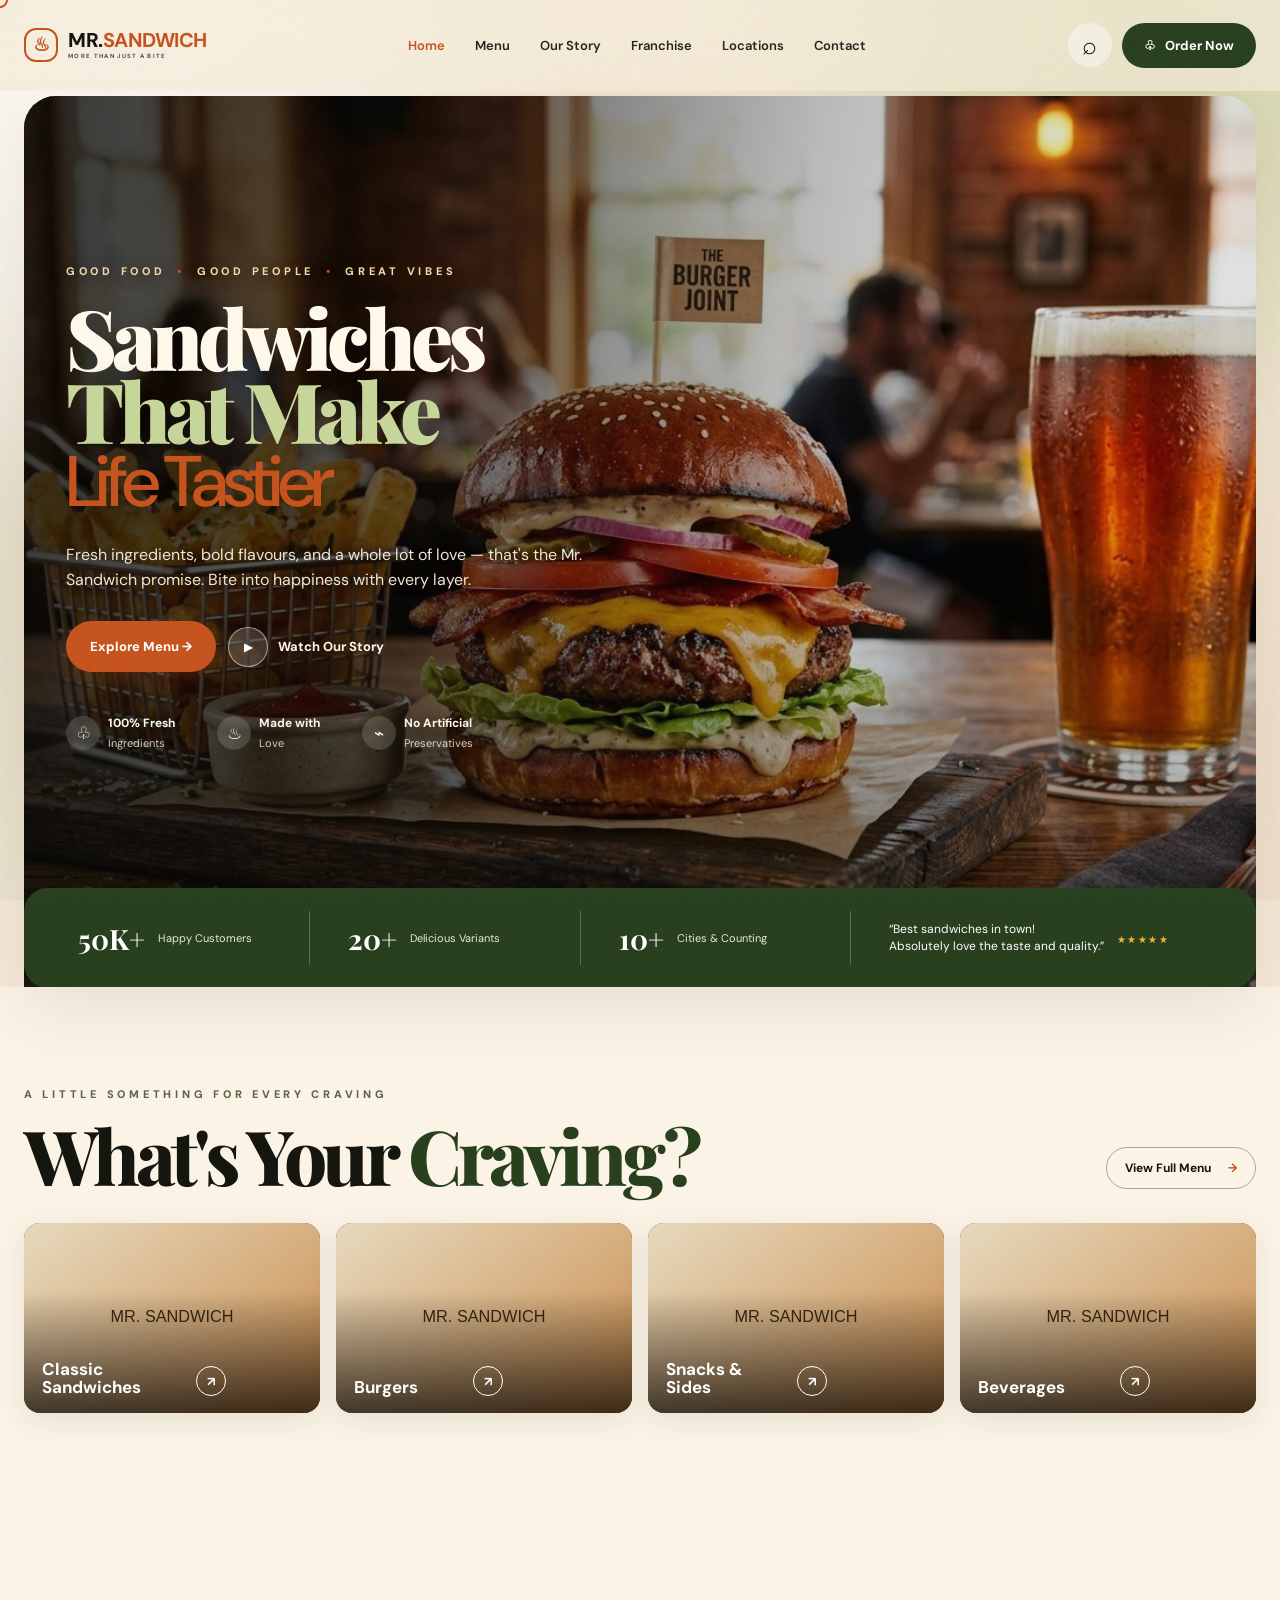
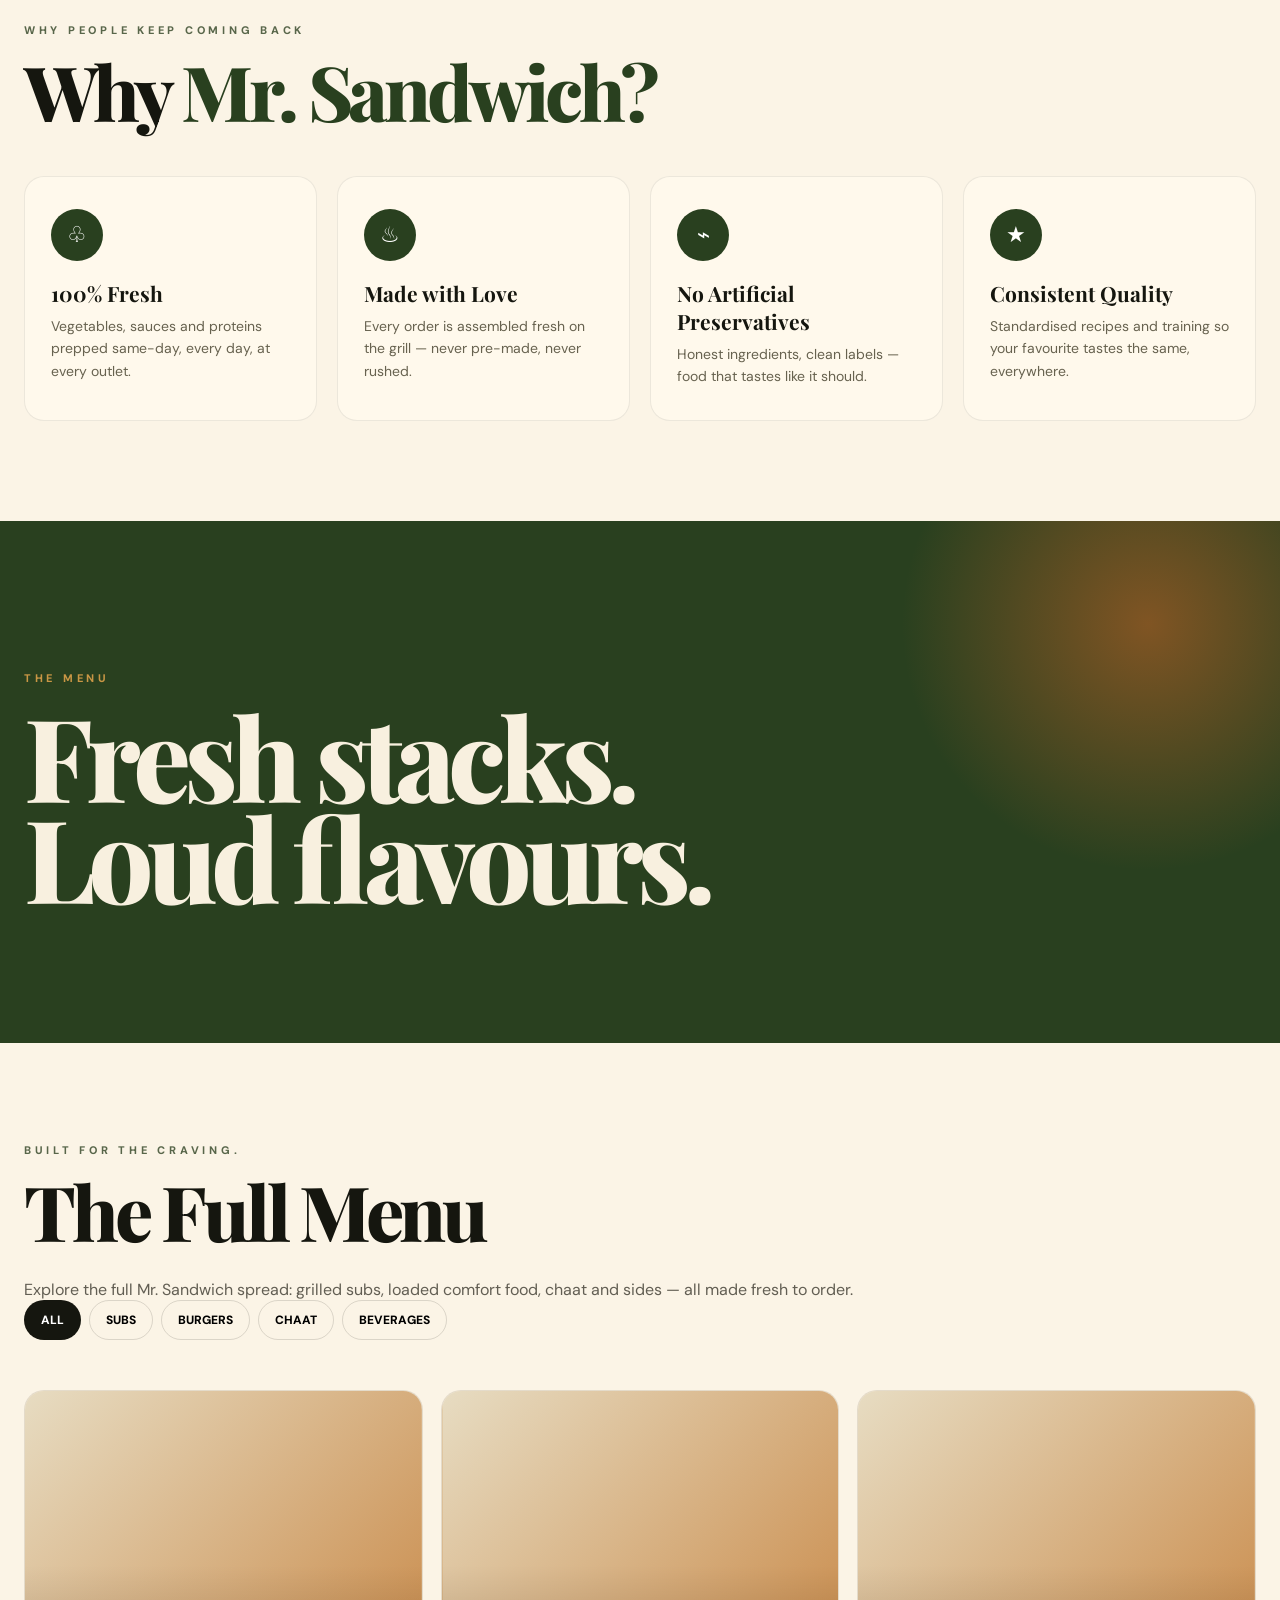
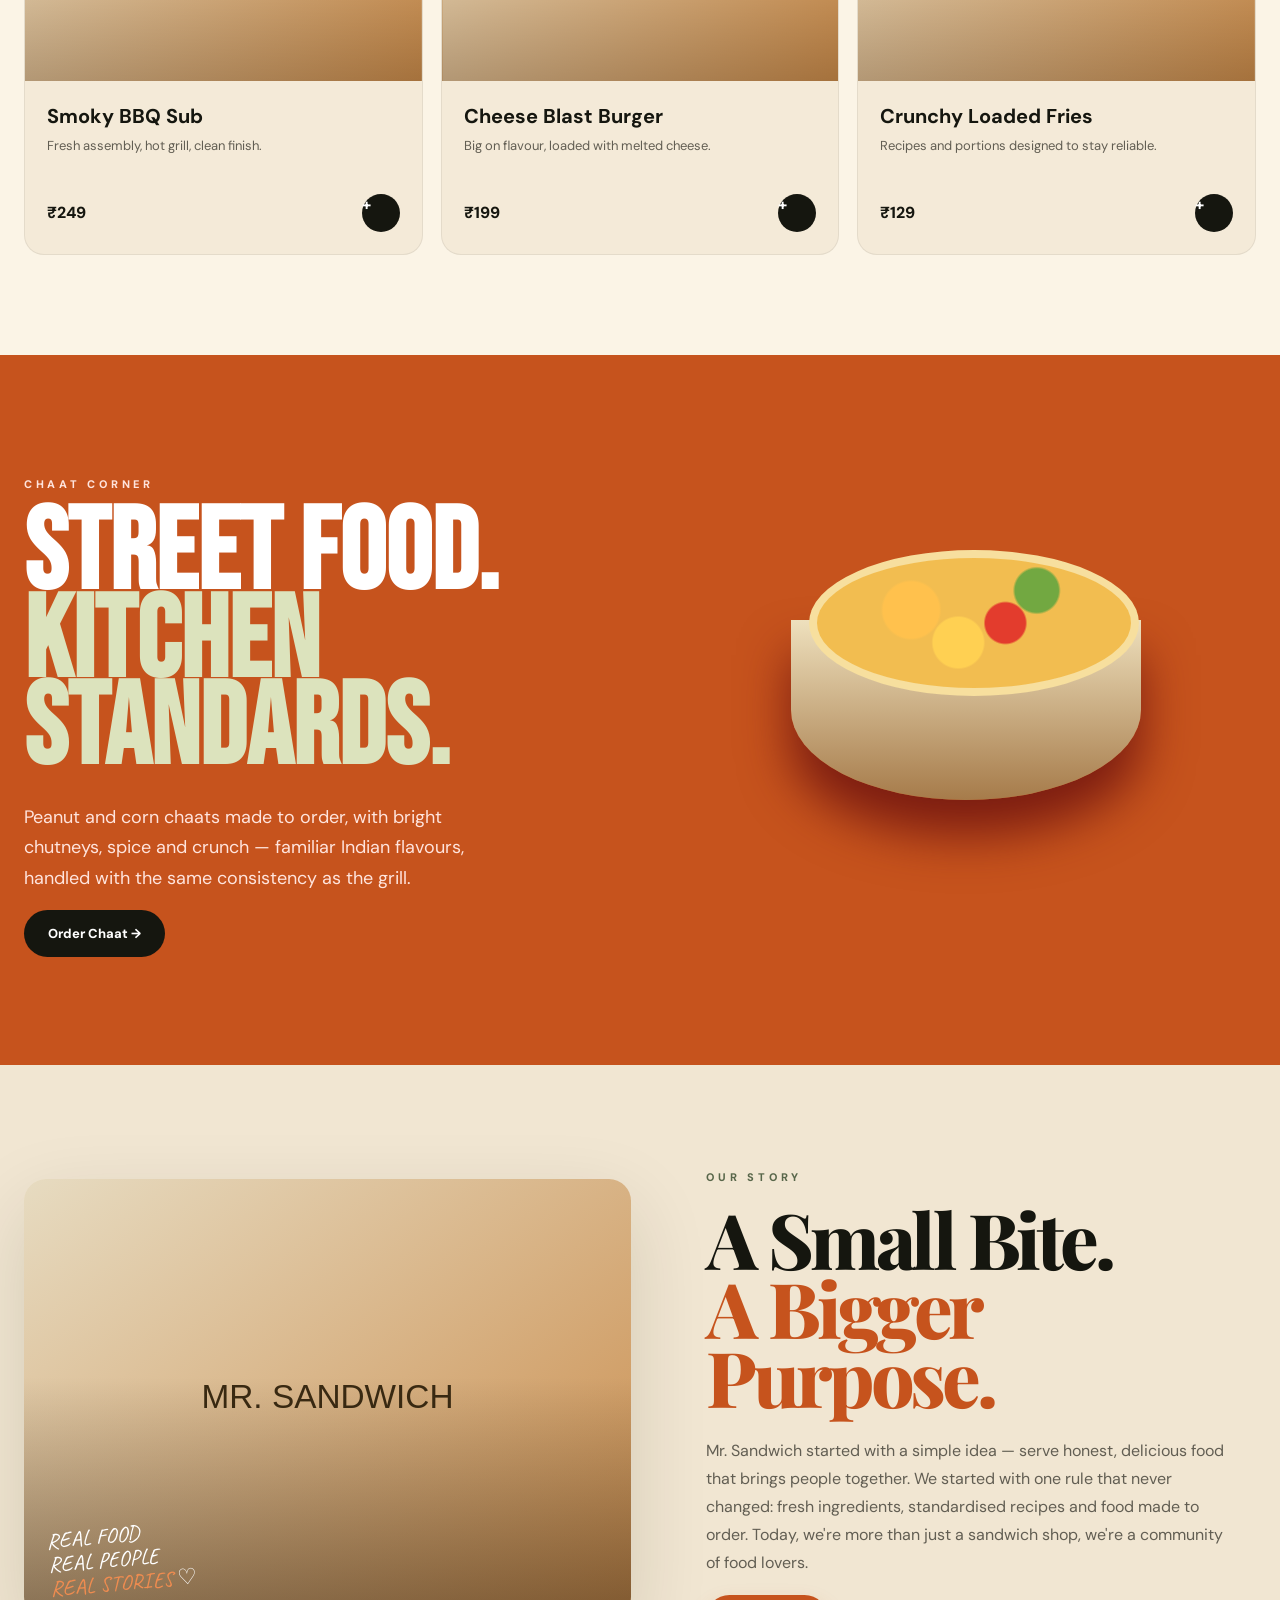
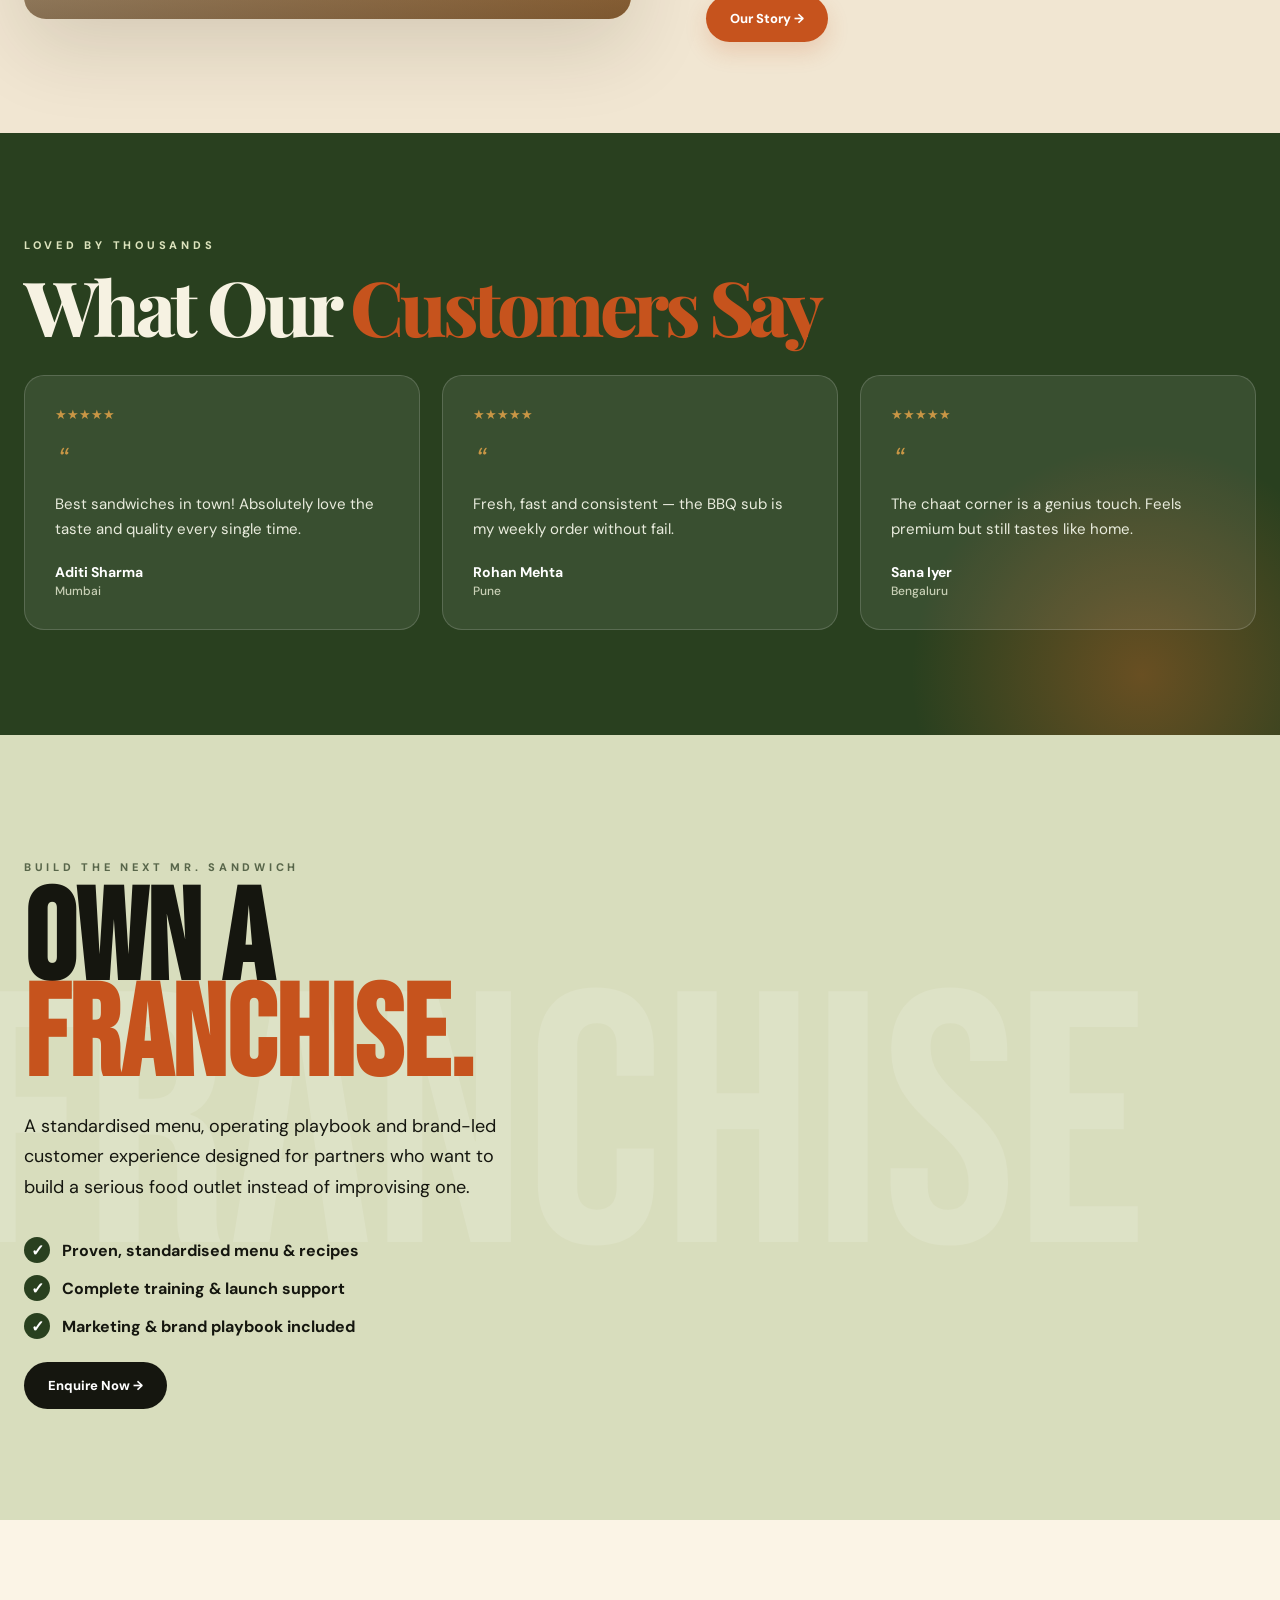
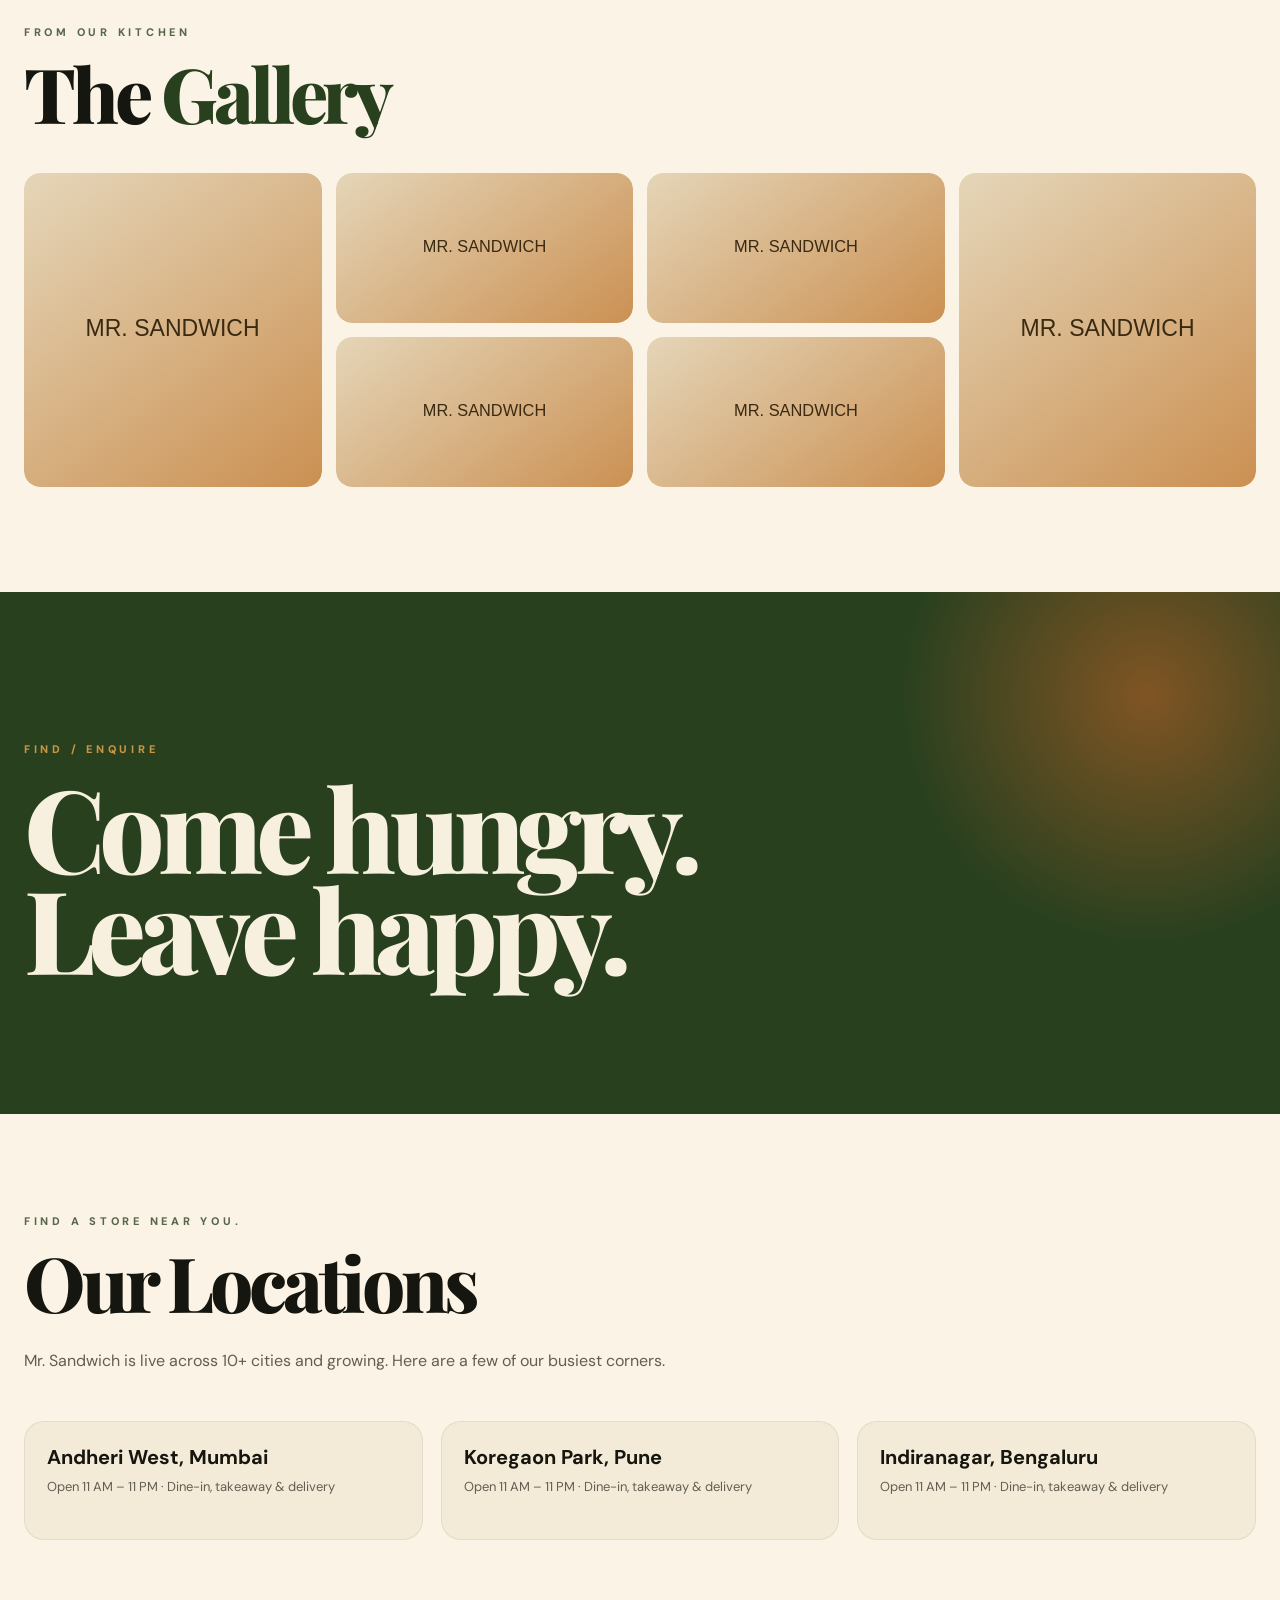
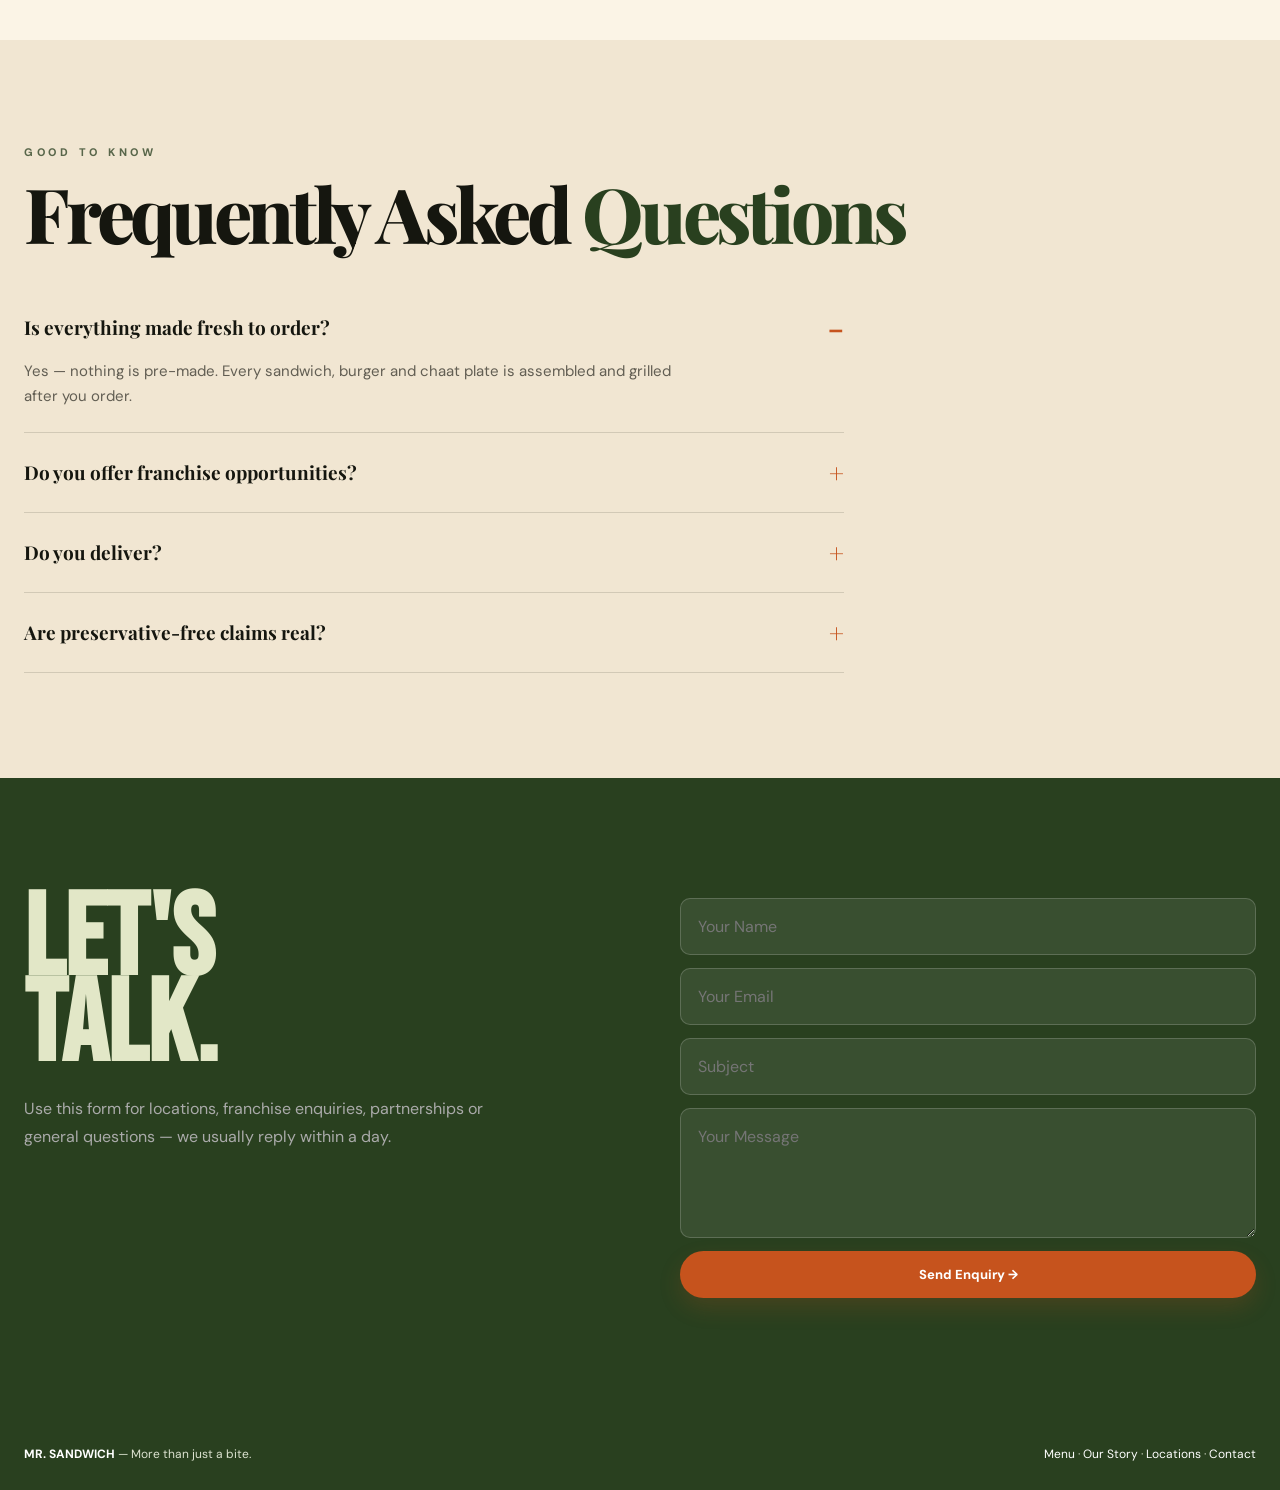
==== index.html @ d7d3ad41 "First Commit" ====
<!doctype html>
<html lang="en">
<head>
<meta charset="utf-8"><link rel="icon" href="data:image/svg+xml,%3Csvg xmlns=%27http://www.w3.org/2000/svg%27 viewBox=%270 0 100 100%27%3E%3Ctext y=%27.9em%27 font-size=%2790%27%3E%F0%9F%A5%AA%3C/text%3E%3C/svg%3E">
<meta name="viewport" content="width=device-width,initial-scale=1,viewport-fit=cover">
<meta name="theme-color" content="#f4ead7">
<title>MR. SANDWICH — More Than Just a Bite</title>
<meta name="description" content="Mr. Sandwich — fresh ingredients, bold flavours and food made with a little more care.">
<link rel="preconnect" href="https://fonts.googleapis.com">
<link rel="preconnect" href="https://fonts.gstatic.com" crossorigin>
<link href="https://fonts.googleapis.com/css2?family=Bebas+Neue&family=DM+Sans:wght@400;500;600;700;800&family=Playfair+Display:wght@600;700;800;900&family=Caveat:wght@600;700&display=swap" rel="stylesheet">
<link rel="stylesheet" href="styles.css">
</head>
<body class="home-page">
<div class="cursor" id="cursor"></div>
<header class="nav" id="nav">
  <div class="container nav-inner">
    <a class="brand" href="index.html" aria-label="Mr. Sandwich home"><span class="brand-mark">♨</span><span>MR.<b>SANDWICH</b><small>MORE THAN JUST A BITE</small></span></a>
    <nav class="navlinks" id="navLinks" aria-label="Primary navigation">
      <a class="active" href="#home">Home</a><a href="#menu">Menu</a><a href="#story">Our Story</a><a href="#franchise">Franchise</a><a href="#locations">Locations</a><a href="#contact">Contact</a>
    </nav>
    <div class="nav-actions"><button class="search-btn" type="button" aria-label="Search">⌕</button><a class="nav-cta" href="#menu">♧ &nbsp; Order Now</a><button class="menu-btn" id="mobileMenu" type="button" aria-label="Open menu" aria-expanded="false">☰</button></div>
  </div>
</header>

<main>
<!-- PAGE 1 — HOME -->
<section class="hero-wrap nav-anchor" id="home">
  <div class="container hero-shell">
    <div class="hero">
      <div class="hero-copy">
        <div class="eyebrow">GOOD FOOD <i>•</i> GOOD PEOPLE <i>•</i> GREAT VIBES</div>
        <h1>Sandwiches<br><span>That Make</span><em>Life Tastier</em></h1>
        <p>Fresh ingredients, bold flavours, and a whole lot of love — that's the Mr. Sandwich promise. Bite into happiness with every layer.</p>
        <div class="actions"><a class="btn btn-primary" href="#menu">Explore Menu <span>→</span></a><a class="story-link" href="#story"><span class="play">▶</span> Watch Our Story</a></div>
        <div class="feature-row">
          <div><span class="feature-icon">♧</span><b>100% Fresh</b><small>Ingredients</small></div>
          <div><span class="feature-icon">♨</span><b>Made with</b><small>Love</small></div>
          <div><span class="feature-icon">⌁</span><b>No Artificial</b><small>Preservatives</small></div>
        </div>
      </div>
      <div class="hero-media" id="heroMedia">
        <div class="wood-board"></div>
        <div class="leaf leaf-a">⌁</div><div class="leaf leaf-b">⌁</div>
        <div class="annotation">Layers<br>of<br><strong>Happiness</strong> <span>♡</span></div>
        <div class="fresh-stamp">FRESHLY<br>MADE<br>DAILY<br><span>⌁</span></div>
        <img class="burger-image" src="burger-exploded.jpg" alt="Freshly prepared burger shown in an exploded layered composition">
      </div>
    </div>
    <div class="stats-bar">
      <div><strong>50K+</strong><span>Happy Customers</span></div><div><strong>20+</strong><span>Delicious Variants</span></div><div><strong>10+</strong><span>Cities &amp; Counting</span></div><div class="quote">“Best sandwiches in town!<br>Absolutely love the taste and quality.” <small>★★★★★</small></div>
    </div>
  </div>
</section>

<!-- PAGE 2 — CRAVING / CATEGORIES -->
<section class="craving-section nav-anchor" id="craving"><div class="container">
  <div class="section-head"><div><div class="eyebrow">A LITTLE SOMETHING FOR EVERY CRAVING</div><h2>What's Your <span>Craving?</span></h2></div><a class="outline-link" href="#menu">View Full Menu <b>→</b></a></div>
  <div class="category-grid">
    <a class="category-card" href="#menu"><img src="https://images.unsplash.com/photo-1553909489-cd47e0907980?auto=format&fit=crop&w=900&q=82" alt="Classic sandwich" onerror="this.onerror=null;this.src='data:image/svg+xml,%3Csvg xmlns=%27http://www.w3.org/2000/svg%27 viewBox=%270 0 400 300%27%3E%3Cdefs%3E%3ClinearGradient id=%27g%27 x1=%270%27 y1=%270%27 x2=%271%27 y2=%271%27%3E%3Cstop offset=%270%27 stop-color=%27%23e7dcc2%27/%3E%3Cstop offset=%271%27 stop-color=%27%23c98a49%27/%3E%3C/linearGradient%3E%3C/defs%3E%3Crect width=%27400%27 height=%27300%27 fill=%27url(%23g)%27/%3E%3Ctext x=%2750%25%27 y=%2750%25%27 font-family=%27sans-serif%27 font-size=%2722%27 fill=%27%233a2a12%27 text-anchor=%27middle%27 dominant-baseline=%27middle%27%3EMR. SANDWICH%3C/text%3E%3C/svg%3E'"><span>Classic<br>Sandwiches <b>↗</b></span></a>
    <a class="category-card" href="#menu"><img src="https://images.unsplash.com/photo-1568901346375-23c9450c58cd?auto=format&fit=crop&w=900&q=82" alt="Burger" onerror="this.onerror=null;this.src='data:image/svg+xml,%3Csvg xmlns=%27http://www.w3.org/2000/svg%27 viewBox=%270 0 400 300%27%3E%3Cdefs%3E%3ClinearGradient id=%27g%27 x1=%270%27 y1=%270%27 x2=%271%27 y2=%271%27%3E%3Cstop offset=%270%27 stop-color=%27%23e7dcc2%27/%3E%3Cstop offset=%271%27 stop-color=%27%23c98a49%27/%3E%3C/linearGradient%3E%3C/defs%3E%3Crect width=%27400%27 height=%27300%27 fill=%27url(%23g)%27/%3E%3Ctext x=%2750%25%27 y=%2750%25%27 font-family=%27sans-serif%27 font-size=%2722%27 fill=%27%233a2a12%27 text-anchor=%27middle%27 dominant-baseline=%27middle%27%3EMR. SANDWICH%3C/text%3E%3C/svg%3E'"><span>Burgers <b>↗</b></span></a>
    <a class="category-card" href="#menu"><img src="https://images.unsplash.com/photo-1573080496219-bb080dd4f877?auto=format&fit=crop&w=900&q=82" alt="Fries" onerror="this.onerror=null;this.src='data:image/svg+xml,%3Csvg xmlns=%27http://www.w3.org/2000/svg%27 viewBox=%270 0 400 300%27%3E%3Cdefs%3E%3ClinearGradient id=%27g%27 x1=%270%27 y1=%270%27 x2=%271%27 y2=%271%27%3E%3Cstop offset=%270%27 stop-color=%27%23e7dcc2%27/%3E%3Cstop offset=%271%27 stop-color=%27%23c98a49%27/%3E%3C/linearGradient%3E%3C/defs%3E%3Crect width=%27400%27 height=%27300%27 fill=%27url(%23g)%27/%3E%3Ctext x=%2750%25%27 y=%2750%25%27 font-family=%27sans-serif%27 font-size=%2722%27 fill=%27%233a2a12%27 text-anchor=%27middle%27 dominant-baseline=%27middle%27%3EMR. SANDWICH%3C/text%3E%3C/svg%3E'"><span>Snacks &amp;<br>Sides <b>↗</b></span></a>
    <a class="category-card" href="#menu"><img src="https://images.unsplash.com/photo-1544145945-f90425340c7e?auto=format&fit=crop&w=900&q=82" alt="Refreshing drink" onerror="this.onerror=null;this.src='data:image/svg+xml,%3Csvg xmlns=%27http://www.w3.org/2000/svg%27 viewBox=%270 0 400 300%27%3E%3Cdefs%3E%3ClinearGradient id=%27g%27 x1=%270%27 y1=%270%27 x2=%271%27 y2=%271%27%3E%3Cstop offset=%270%27 stop-color=%27%23e7dcc2%27/%3E%3Cstop offset=%271%27 stop-color=%27%23c98a49%27/%3E%3C/linearGradient%3E%3C/defs%3E%3Crect width=%27400%27 height=%27300%27 fill=%27url(%23g)%27/%3E%3Ctext x=%2750%25%27 y=%2750%25%27 font-family=%27sans-serif%27 font-size=%2722%27 fill=%27%233a2a12%27 text-anchor=%27middle%27 dominant-baseline=%27middle%27%3EMR. SANDWICH%3C/text%3E%3C/svg%3E'"><span>Beverages <b>↗</b></span></a>
  </div>
</div></section>

<!-- PAGE 3 — WHY MR. SANDWICH -->
<section class="whyus nav-anchor" id="whyus"><div class="container">
  <div class="section-head"><div><div class="eyebrow">WHY PEOPLE KEEP COMING BACK</div><h2>Why <span>Mr. Sandwich?</span></h2></div></div>
  <div class="whyus-grid">
    <div class="whyus-card"><i>♧</i><h3>100% Fresh</h3><p>Vegetables, sauces and proteins prepped same-day, every day, at every outlet.</p></div>
    <div class="whyus-card"><i>♨</i><h3>Made with Love</h3><p>Every order is assembled fresh on the grill — never pre-made, never rushed.</p></div>
    <div class="whyus-card"><i>⌁</i><h3>No Artificial Preservatives</h3><p>Honest ingredients, clean labels — food that tastes like it should.</p></div>
    <div class="whyus-card"><i>★</i><h3>Consistent Quality</h3><p>Standardised recipes and training so your favourite tastes the same, everywhere.</p></div>
  </div>
</div></section>

<!-- PAGE 4 — MENU -->
<section class="page-hero nav-anchor" id="menu"><div class="container"><div class="eyebrow" style="color:var(--gold)">THE MENU</div><h1>Fresh stacks.<br>Loud flavours.</h1></div></section>
<section class="page-copy"><div class="container">
  <div class="eyebrow">Built for the craving.</div>
  <div class="section-head"><h2>The Full Menu</h2></div>
  <p>Explore the full Mr. Sandwich spread: grilled subs, loaded comfort food, chaat and sides — all made fresh to order.</p>
  <div class="filters">
    <button class="filter active">All</button><button class="filter">Subs</button><button class="filter">Burgers</button><button class="filter">Chaat</button><button class="filter">Beverages</button>
  </div>
  <div class="page-cards">
    <article class="food-card reveal"><div class="food-img" style="background-image:url('https://images.unsplash.com/photo-1550507992-eb63ffee0847?auto=format&fit=crop&w=1000&q=85')"></div><div class="food-info"><h3>Smoky BBQ Sub</h3><p>Fresh assembly, hot grill, clean finish.</p><div class="price"><span>₹249</span><span class="plus">+</span></div></div></article>
    <article class="food-card reveal"><div class="food-img" style="background-image:url('https://images.unsplash.com/photo-1568901346375-23c9450c58cd?auto=format&fit=crop&w=1000&q=85')"></div><div class="food-info"><h3>Cheese Blast Burger</h3><p>Big on flavour, loaded with melted cheese.</p><div class="price"><span>₹199</span><span class="plus">+</span></div></div></article>
    <article class="food-card reveal"><div class="food-img" style="background-image:url('https://images.unsplash.com/photo-1573080496219-bb080dd4f877?auto=format&fit=crop&w=1000&q=85')"></div><div class="food-info"><h3>Crunchy Loaded Fries</h3><p>Recipes and portions designed to stay reliable.</p><div class="price"><span>₹129</span><span class="plus">+</span></div></div></article>
  </div>
</div></section>

<!-- PAGE 5 — CHAAT CORNER -->
<section class="chaat nav-anchor" id="chaat"><div class="container chaat-grid">
  <div><div class="eyebrow" style="color:#ffe4dd">CHAAT CORNER</div><h2>Street food.<br><span>Kitchen standards.</span></h2><p>Peanut and corn chaats made to order, with bright chutneys, spice and crunch — familiar Indian flavours, handled with the same consistency as the grill.</p><a class="btn btn-dark" href="#menu">Order Chaat <span>→</span></a></div>
  <div class="chaat-art"><div class="bowl"></div></div>
</div></section>

<!-- PAGE 6 — OUR STORY -->
<section class="story-preview nav-anchor" id="story"><div class="container story-preview-grid"><div class="story-photo"><img src="https://images.unsplash.com/photo-1552566626-52f8b828add9?auto=format&fit=crop&w=1200&q=85" alt="Warm Mr. Sandwich style restaurant interior" onerror="this.onerror=null;this.src='data:image/svg+xml,%3Csvg xmlns=%27http://www.w3.org/2000/svg%27 viewBox=%270 0 400 300%27%3E%3Cdefs%3E%3ClinearGradient id=%27g%27 x1=%270%27 y1=%270%27 x2=%271%27 y2=%271%27%3E%3Cstop offset=%270%27 stop-color=%27%23e7dcc2%27/%3E%3Cstop offset=%271%27 stop-color=%27%23c98a49%27/%3E%3C/linearGradient%3E%3C/defs%3E%3Crect width=%27400%27 height=%27300%27 fill=%27url(%23g)%27/%3E%3Ctext x=%2750%25%27 y=%2750%25%27 font-family=%27sans-serif%27 font-size=%2722%27 fill=%27%233a2a12%27 text-anchor=%27middle%27 dominant-baseline=%27middle%27%3EMR. SANDWICH%3C/text%3E%3C/svg%3E'"><span>REAL FOOD<br>REAL PEOPLE<br><em>REAL STORIES</em> ♡</span></div><div><div class="eyebrow">OUR STORY</div><h2>A Small Bite.<br><span>A Bigger Purpose.</span></h2><p>Mr. Sandwich started with a simple idea — serve honest, delicious food that brings people together. We started with one rule that never changed: fresh ingredients, standardised recipes and food made to order. Today, we're more than just a sandwich shop, we're a community of food lovers.</p><a class="btn btn-primary" href="#franchise">Our Story <span>→</span></a></div></div></section>

<!-- PAGE 7 — TESTIMONIALS -->
<section class="testimonials nav-anchor" id="testimonials"><div class="container">
  <div class="section-head"><div><div class="eyebrow" style="color:#dce3bd">LOVED BY THOUSANDS</div><h2>What Our <span>Customers Say</span></h2></div></div>
  <div class="testi-grid">
    <div class="testi-card"><div class="testi-stars">★★★★★</div><p class="testi-quote"><em>“</em>Best sandwiches in town! Absolutely love the taste and quality every single time.</p><div class="testi-name">Aditi Sharma<small>Mumbai</small></div></div>
    <div class="testi-card"><div class="testi-stars">★★★★★</div><p class="testi-quote"><em>“</em>Fresh, fast and consistent — the BBQ sub is my weekly order without fail.</p><div class="testi-name">Rohan Mehta<small>Pune</small></div></div>
    <div class="testi-card"><div class="testi-stars">★★★★★</div><p class="testi-quote"><em>“</em>The chaat corner is a genius touch. Feels premium but still tastes like home.</p><div class="testi-name">Sana Iyer<small>Bengaluru</small></div></div>
  </div>
</div></section>

<!-- PAGE 8 — FRANCHISE -->
<section class="franchise nav-anchor" id="franchise"><div class="container franchise-inner">
  <div><div class="eyebrow">BUILD THE NEXT MR. SANDWICH</div><h2>Own a <span>Franchise.</span></h2><p class="franchise-copy">A standardised menu, operating playbook and brand-led customer experience designed for partners who want to build a serious food outlet instead of improvising one.</p>
    <div class="checks">
      <div class="check"><b>✓</b> Proven, standardised menu &amp; recipes</div>
      <div class="check"><b>✓</b> Complete training &amp; launch support</div>
      <div class="check"><b>✓</b> Marketing &amp; brand playbook included</div>
    </div>
    <a class="btn btn-dark" href="#contact">Enquire Now <span>→</span></a>
  </div>
  <div></div>
</div></section>

<!-- PAGE 9 — GALLERY -->
<section class="gallery nav-anchor" id="gallery"><div class="container">
  <div class="section-head"><div><div class="eyebrow">FROM OUR KITCHEN</div><h2>The <span>Gallery</span></h2></div></div>
  <div class="gallery-grid">
    <a href="#menu"><img src="https://images.unsplash.com/photo-1568901346375-23c9450c58cd?auto=format&fit=crop&w=700&q=80" alt="Burger close up" onerror="this.onerror=null;this.src='data:image/svg+xml,%3Csvg xmlns=%27http://www.w3.org/2000/svg%27 viewBox=%270 0 400 300%27%3E%3Cdefs%3E%3ClinearGradient id=%27g%27 x1=%270%27 y1=%270%27 x2=%271%27 y2=%271%27%3E%3Cstop offset=%270%27 stop-color=%27%23e7dcc2%27/%3E%3Cstop offset=%271%27 stop-color=%27%23c98a49%27/%3E%3C/linearGradient%3E%3C/defs%3E%3Crect width=%27400%27 height=%27300%27 fill=%27url(%23g)%27/%3E%3Ctext x=%2750%25%27 y=%2750%25%27 font-family=%27sans-serif%27 font-size=%2722%27 fill=%27%233a2a12%27 text-anchor=%27middle%27 dominant-baseline=%27middle%27%3EMR. SANDWICH%3C/text%3E%3C/svg%3E'"></a>
    <a href="#menu"><img src="https://images.unsplash.com/photo-1550507992-eb63ffee0847?auto=format&fit=crop&w=700&q=80" alt="Sub sandwich" onerror="this.onerror=null;this.src='data:image/svg+xml,%3Csvg xmlns=%27http://www.w3.org/2000/svg%27 viewBox=%270 0 400 300%27%3E%3Cdefs%3E%3ClinearGradient id=%27g%27 x1=%270%27 y1=%270%27 x2=%271%27 y2=%271%27%3E%3Cstop offset=%270%27 stop-color=%27%23e7dcc2%27/%3E%3Cstop offset=%271%27 stop-color=%27%23c98a49%27/%3E%3C/linearGradient%3E%3C/defs%3E%3Crect width=%27400%27 height=%27300%27 fill=%27url(%23g)%27/%3E%3Ctext x=%2750%25%27 y=%2750%25%27 font-family=%27sans-serif%27 font-size=%2722%27 fill=%27%233a2a12%27 text-anchor=%27middle%27 dominant-baseline=%27middle%27%3EMR. SANDWICH%3C/text%3E%3C/svg%3E'"></a>
    <a href="#chaat"><img src="https://images.unsplash.com/photo-1601050690597-df0568f70950?auto=format&fit=crop&w=700&q=80" alt="Street style chaat" onerror="this.onerror=null;this.src='data:image/svg+xml,%3Csvg xmlns=%27http://www.w3.org/2000/svg%27 viewBox=%270 0 400 300%27%3E%3Cdefs%3E%3ClinearGradient id=%27g%27 x1=%270%27 y1=%270%27 x2=%271%27 y2=%271%27%3E%3Cstop offset=%270%27 stop-color=%27%23e7dcc2%27/%3E%3Cstop offset=%271%27 stop-color=%27%23c98a49%27/%3E%3C/linearGradient%3E%3C/defs%3E%3Crect width=%27400%27 height=%27300%27 fill=%27url(%23g)%27/%3E%3Ctext x=%2750%25%27 y=%2750%25%27 font-family=%27sans-serif%27 font-size=%2722%27 fill=%27%233a2a12%27 text-anchor=%27middle%27 dominant-baseline=%27middle%27%3EMR. SANDWICH%3C/text%3E%3C/svg%3E'"></a>
    <a href="#story"><img src="https://images.unsplash.com/photo-1552566626-52f8b828add9?auto=format&fit=crop&w=700&q=80" alt="Restaurant interior" onerror="this.onerror=null;this.src='data:image/svg+xml,%3Csvg xmlns=%27http://www.w3.org/2000/svg%27 viewBox=%270 0 400 300%27%3E%3Cdefs%3E%3ClinearGradient id=%27g%27 x1=%270%27 y1=%270%27 x2=%271%27 y2=%271%27%3E%3Cstop offset=%270%27 stop-color=%27%23e7dcc2%27/%3E%3Cstop offset=%271%27 stop-color=%27%23c98a49%27/%3E%3C/linearGradient%3E%3C/defs%3E%3Crect width=%27400%27 height=%27300%27 fill=%27url(%23g)%27/%3E%3Ctext x=%2750%25%27 y=%2750%25%27 font-family=%27sans-serif%27 font-size=%2722%27 fill=%27%233a2a12%27 text-anchor=%27middle%27 dominant-baseline=%27middle%27%3EMR. SANDWICH%3C/text%3E%3C/svg%3E'"></a>
    <a href="#menu"><img src="https://images.unsplash.com/photo-1573080496219-bb080dd4f877?auto=format&fit=crop&w=700&q=80" alt="Loaded fries" onerror="this.onerror=null;this.src='data:image/svg+xml,%3Csvg xmlns=%27http://www.w3.org/2000/svg%27 viewBox=%270 0 400 300%27%3E%3Cdefs%3E%3ClinearGradient id=%27g%27 x1=%270%27 y1=%270%27 x2=%271%27 y2=%271%27%3E%3Cstop offset=%270%27 stop-color=%27%23e7dcc2%27/%3E%3Cstop offset=%271%27 stop-color=%27%23c98a49%27/%3E%3C/linearGradient%3E%3C/defs%3E%3Crect width=%27400%27 height=%27300%27 fill=%27url(%23g)%27/%3E%3Ctext x=%2750%25%27 y=%2750%25%27 font-family=%27sans-serif%27 font-size=%2722%27 fill=%27%233a2a12%27 text-anchor=%27middle%27 dominant-baseline=%27middle%27%3EMR. SANDWICH%3C/text%3E%3C/svg%3E'"></a>
    <a href="#menu"><img src="https://images.unsplash.com/photo-1544145945-f90425340c7e?auto=format&fit=crop&w=700&q=80" alt="Cold beverage" onerror="this.onerror=null;this.src='data:image/svg+xml,%3Csvg xmlns=%27http://www.w3.org/2000/svg%27 viewBox=%270 0 400 300%27%3E%3Cdefs%3E%3ClinearGradient id=%27g%27 x1=%270%27 y1=%270%27 x2=%271%27 y2=%271%27%3E%3Cstop offset=%270%27 stop-color=%27%23e7dcc2%27/%3E%3Cstop offset=%271%27 stop-color=%27%23c98a49%27/%3E%3C/linearGradient%3E%3C/defs%3E%3Crect width=%27400%27 height=%27300%27 fill=%27url(%23g)%27/%3E%3Ctext x=%2750%25%27 y=%2750%25%27 font-family=%27sans-serif%27 font-size=%2722%27 fill=%27%233a2a12%27 text-anchor=%27middle%27 dominant-baseline=%27middle%27%3EMR. SANDWICH%3C/text%3E%3C/svg%3E'"></a>
  </div>
</div></section>

<!-- PAGE 10 — LOCATIONS -->
<section class="page-hero nav-anchor" id="locations"><div class="container"><div class="eyebrow" style="color:var(--gold)">FIND / ENQUIRE</div><h1>Come hungry.<br>Leave happy.</h1></div></section>
<section class="page-copy"><div class="container">
  <div class="eyebrow">Find a store near you.</div>
  <div class="section-head"><h2>Our Locations</h2></div>
  <p>Mr. Sandwich is live across 10+ cities and growing. Here are a few of our busiest corners.</p>
  <div class="page-cards">
    <article class="food-card reveal"><div class="food-info"><h3>Andheri West, Mumbai</h3><p>Open 11 AM – 11 PM · Dine-in, takeaway &amp; delivery</p></div></article>
    <article class="food-card reveal"><div class="food-info"><h3>Koregaon Park, Pune</h3><p>Open 11 AM – 11 PM · Dine-in, takeaway &amp; delivery</p></div></article>
    <article class="food-card reveal"><div class="food-info"><h3>Indiranagar, Bengaluru</h3><p>Open 11 AM – 11 PM · Dine-in, takeaway &amp; delivery</p></div></article>
  </div>
</div></section>

<!-- PAGE 11 — FAQ -->
<section class="faq nav-anchor" id="faq"><div class="container">
  <div class="section-head"><div><div class="eyebrow">GOOD TO KNOW</div><h2>Frequently Asked <span>Questions</span></h2></div></div>
  <div class="faq-list">
    <details class="faq-item" open><summary>Is everything made fresh to order?</summary><p>Yes — nothing is pre-made. Every sandwich, burger and chaat plate is assembled and grilled after you order.</p></details>
    <details class="faq-item"><summary>Do you offer franchise opportunities?</summary><p>Yes, we're actively onboarding franchise partners. Head to the Franchise section above or use the contact form below.</p></details>
    <details class="faq-item"><summary>Do you deliver?</summary><p>Most outlets offer dine-in, takeaway and delivery through major partner apps.</p></details>
    <details class="faq-item"><summary>Are preservative-free claims real?</summary><p>We don't use artificial preservatives in our sauces or fillings — ingredients are prepped fresh daily.</p></details>
  </div>
</div></section>

<!-- PAGE 12 — CONTACT -->
<section class="contact nav-anchor" id="contact"><div class="container contact-grid">
  <div><h2>Let's <br>Talk.</h2><p>Use this form for locations, franchise enquiries, partnerships or general questions — we usually reply within a day.</p></div>
  <form class="form page-form" onsubmit="return false">
    <input type="text" placeholder="Your Name" required>
    <input type="email" placeholder="Your Email" required>
    <input type="text" placeholder="Subject">
    <textarea placeholder="Your Message"></textarea>
    <button class="btn btn-primary" type="submit">Send Enquiry <span>→</span></button>
  </form>
</div></section>
</main>
<footer class="footer"><div class="container footer-inner"><div><strong>MR. SANDWICH</strong> — More than just a bite.</div><div><a href="#menu">Menu</a> · <a href="#story">Our Story</a> · <a href="#locations">Locations</a> · <a href="#contact">Contact</a></div></div></footer>
<script>
(()=>{
 const nav=document.getElementById('nav'), links=document.getElementById('navLinks'), menu=document.getElementById('mobileMenu'), cursor=document.getElementById('cursor'), media=document.getElementById('heroMedia');
 const onScroll=()=>nav.classList.toggle('scrolled',window.scrollY>24); window.addEventListener('scroll',onScroll,{passive:true}); onScroll();
 menu.addEventListener('click',()=>{const open=links.classList.toggle('open');menu.setAttribute('aria-expanded',String(open));});
 links.querySelectorAll('a').forEach(a=>a.addEventListener('click',()=>{links.classList.remove('open');menu.setAttribute('aria-expanded','false')}));
 if(matchMedia('(pointer:fine)').matches){window.addEventListener('pointermove',e=>{cursor.style.left=e.clientX+'px';cursor.style.top=e.clientY+'px'; if(media){const r=media.getBoundingClientRect(),x=(e.clientX-r.left)/r.width-.5,y=(e.clientY-r.top)/r.height-.5;media.style.setProperty('--mx',(x*10).toFixed(2)+'px');media.style.setProperty('--my',(y*8).toFixed(2)+'px')}});document.querySelectorAll('a,button').forEach(el=>{el.addEventListener('mouseenter',()=>cursor.classList.add('big'));el.addEventListener('mouseleave',()=>cursor.classList.remove('big'))})}

 const io=new IntersectionObserver(es=>es.forEach(e=>{if(e.isIntersecting){e.target.classList.add('visible');io.unobserve(e.target)}}),{threshold:.12}); document.querySelectorAll('.category-card,.story-preview-grid,.stats-bar,.reveal,.whyus-card,.testi-card').forEach(x=>io.observe(x));
 const fallbackBg="linear-gradient(135deg,#e7dcc2,#c98a49)";
 document.querySelectorAll('.food-img[style*="background-image"]').forEach(el=>{
   const m=el.style.backgroundImage.match(/url\(["']?(.*?)["']?\)/);
   if(!m)return; const test=new Image();
   test.onerror=()=>{el.style.backgroundImage=fallbackBg};
   test.src=m[1];
 });
})();
</script>
</body></html>
---- styles.css ----
:root{
  --ink:#17130f;--paper:#f1e8d9;--cream:#fffaf2;--lime:#b5bf63;--red:#a62d22;
  --orange:#d88b3e;--muted:#7b776d;--line:rgba(16,16,14,.14);
  --shadow:0 24px 70px rgba(16,16,14,.14);
}
*{box-sizing:border-box;margin:0;padding:0}
html{scroll-behavior:smooth}
body{font-family:"DM Sans",sans-serif;background:var(--paper);color:var(--ink);overflow-x:hidden}
body:before{content:"";position:fixed;inset:0;pointer-events:none;opacity:.045;z-index:100;background-image:url("data:image/svg+xml,%3Csvg viewBox='0 0 180 180' xmlns='http://www.w3.org/2000/svg'%3E%3Cfilter id='n'%3E%3CfeTurbulence type='fractalNoise' baseFrequency='.8' numOctaves='3' stitchTiles='stitch'/%3E%3C/filter%3E%3Crect width='100%25' height='100%25' filter='url(%23n)' opacity='.7'/%3E%3C/svg%3E")}
a{text-decoration:none;color:inherit}
button{font:inherit;border:0;cursor:pointer}
.container{width:min(1240px,calc(100% - 40px));margin:auto}
.nav{position:fixed;top:0;left:0;width:100%;z-index:50;padding:20px 0;transition:.35s}
.nav.scrolled{background:rgba(244,239,229,.88);backdrop-filter:blur(18px);box-shadow:0 1px 0 var(--line)}
.nav-inner{display:flex;align-items:center;justify-content:space-between}
.logo{font-family:"Bebas Neue";font-size:32px;letter-spacing:1px;line-height:.8}
.logo span{color:var(--red)}
.navlinks{display:flex;gap:28px;font-size:13px;font-weight:700;text-transform:uppercase;letter-spacing:.08em}
.navlinks a{position:relative}.navlinks a:after{content:"";position:absolute;left:0;bottom:-6px;width:0;height:2px;background:var(--red);transition:.25s}.navlinks a:hover:after{width:100%}
.nav-cta{background:var(--ink);color:white;padding:13px 19px;border-radius:99px;font-size:12px;font-weight:700;text-transform:uppercase}
.menu-btn{display:none;background:var(--ink);color:#fff;width:44px;height:44px;border-radius:50%}
.hero{min-height:100svh;padding:150px 0 80px;display:flex;align-items:center;position:relative;overflow:hidden}
.hero:before{content:"";position:absolute;width:55vw;height:55vw;right:-16vw;top:8vh;background:var(--lime);border-radius:50%;filter:blur(1px)}
.hero:after{content:"";position:absolute;width:30vw;height:30vw;left:-18vw;bottom:-12vw;background:var(--orange);border-radius:50%;opacity:.35}
.hero-grid{display:grid;grid-template-columns:1fr 1fr;gap:40px;align-items:center;position:relative;z-index:2}
.eyebrow{font-size:12px;font-weight:800;text-transform:uppercase;letter-spacing:.2em;color:var(--red);margin-bottom:20px}
.hero h1{font-family:"Bebas Neue";font-size:clamp(82px,12vw,174px);line-height:.78;letter-spacing:-.015em}
.hero h1 em{font-style:normal;color:var(--red);display:block;margin-left:12%}
.hero-copy{max-width:510px;margin:28px 0;font-size:18px;line-height:1.65;color:#4f4b43}
.actions{display:flex;gap:12px;flex-wrap:wrap}
.btn{padding:16px 23px;border-radius:99px;font-weight:800;text-transform:uppercase;font-size:12px;letter-spacing:.08em;transition:.25s}
.btn-dark{background:var(--ink);color:#fff}.btn-dark:hover{transform:translateY(-3px);box-shadow:0 15px 30px rgba(16,16,14,.2)}
.btn-light{border:1px solid var(--ink)}.btn-light:hover{background:var(--ink);color:white}
.hero-art{height:620px;position:relative;display:flex;align-items:center;justify-content:center}
.food-glow{position:absolute;width:500px;height:500px;border-radius:50%;background:rgba(255,255,255,.42);filter:blur(15px)}
.sandwich{position:relative;width:min(520px,90%);transform:rotate(-7deg);filter:drop-shadow(0 35px 25px rgba(0,0,0,.2));transition:transform .6s cubic-bezier(.2,.8,.2,1)}
.hero-art:hover .sandwich{transform:rotate(-3deg) scale(1.035)}
.bread{height:125px;border-radius:52% 48% 30% 30% / 48% 48% 28% 28%;background:linear-gradient(155deg,#ffd98a 0%,#d99749 43%,#a75a25 100%);border:5px solid #88451d;position:relative;box-shadow:inset 0 13px 16px rgba(255,247,207,.42),inset 0 -28px 24px rgba(83,36,12,.28),0 10px 13px rgba(45,22,8,.22)}
.bread:after{content:"";position:absolute;inset:10px;border-radius:inherit;background:radial-gradient(circle at 20% 35%,rgba(255,255,255,.22),transparent 13%),radial-gradient(circle at 68% 26%,rgba(91,40,13,.14),transparent 18%),radial-gradient(circle at 45% 72%,rgba(84,35,10,.16),transparent 20%);mix-blend-mode:multiply}
.bread.top{transform:skew(-2deg);box-shadow:inset 0 16px 20px rgba(255,247,207,.46),inset 0 -31px 27px rgba(79,33,10,.31),0 17px 17px rgba(55,25,9,.23)}
.seeds{position:absolute;z-index:2;inset:19px;opacity:.88;background:radial-gradient(ellipse 7px 3px at 14% 28%,#fff0b0 0 60%,transparent 65%),radial-gradient(ellipse 7px 3px at 31% 45%,#f6dda0 0 60%,transparent 65%),radial-gradient(ellipse 6px 3px at 53% 22%,#fff2b8 0 60%,transparent 65%),radial-gradient(ellipse 7px 3px at 72% 48%,#f2d494 0 60%,transparent 65%),radial-gradient(ellipse 6px 3px at 84% 27%,#fff0b0 0 60%,transparent 65%),radial-gradient(ellipse 7px 3px at 44% 70%,#f3d89a 0 60%,transparent 65%),radial-gradient(ellipse 6px 3px at 67% 77%,#fff0b0 0 60%,transparent 65%)}
.layer{height:48px;margin-top:-11px;border-radius:48%;position:relative;filter:drop-shadow(0 5px 4px rgba(42,18,6,.18))}
.sauce{background:linear-gradient(180deg,#c74a30,#7f1f18);box-shadow:inset 0 7px 7px rgba(255,170,130,.22),0 8px 0 #671912}.cheese{background:linear-gradient(180deg,#ffe27a,#e9ad25);transform:skew(-5deg);clip-path:polygon(0 15%,100% 0,93% 100%,72% 76%,51% 100%,28% 73%,5% 100%);box-shadow:inset 0 6px 8px rgba(255,250,160,.45)}.greens{background:linear-gradient(90deg,#5c7429,#a9b64c 40%,#6d8d2c 72%,#415e20);height:38px;box-shadow:inset 0 7px 9px rgba(226,239,127,.18)}.filling{background:linear-gradient(180deg,#b86b38 0%,#73351e 45%,#512314 100%);height:58px;box-shadow:inset 0 10px 10px rgba(255,197,83,.16),inset 0 -10px 12px rgba(32,10,4,.25)}
.tomato{background:linear-gradient(180deg,#e85b3e,#a82c21);height:35px;box-shadow:inset 0 5px 7px rgba(255,196,150,.22)}.onion{background:linear-gradient(180deg,#f7d9dc,#c88ca1);height:27px;box-shadow:inset 0 5px 7px rgba(255,255,255,.25)}
.sticker{position:absolute;right:2%;top:8%;background:var(--red);color:white;width:115px;height:115px;border-radius:50%;display:grid;place-items:center;text-align:center;font-family:"Bebas Neue";font-size:25px;line-height:.9;transform:rotate(13deg);box-shadow:0 15px 30px rgba(0,0,0,.18);animation:float 4s ease-in-out infinite}
@keyframes float{50%{transform:rotate(17deg) translateY(-12px)}}
.marquee{background:var(--ink);color:var(--lime);overflow:hidden;padding:16px 0;white-space:nowrap}
.marquee-track{display:inline-flex;gap:40px;animation:marquee 22s linear infinite;font-family:"Bebas Neue";font-size:34px;letter-spacing:.04em}
.marquee i{color:#fff;font-style:normal}
@keyframes marquee{to{transform:translateX(-50%)}}
.stats{padding:90px 0;background:var(--ink);color:white}
.stat-grid{display:grid;grid-template-columns:repeat(4,1fr);border-top:1px solid #ffffff22}
.stat{padding:35px 22px;border-right:1px solid #ffffff22}.stat:last-child{border:0}
.stat b{font-family:"Bebas Neue";font-size:76px;line-height:1;color:var(--lime)}
.stat p{font-size:11px;text-transform:uppercase;letter-spacing:.16em;color:#aaa;margin-top:8px}
.story{padding:130px 0;position:relative}
.story-grid{display:grid;grid-template-columns:.85fr 1.15fr;gap:90px;align-items:center}
.photo-card{height:600px;border-radius:24px;overflow:hidden;position:relative;background:linear-gradient(145deg,#352014,#d57a2e);box-shadow:var(--shadow)}
.photo-card:before{content:"";position:absolute;inset:0;background:url("https://images.unsplash.com/photo-1550507992-eb63ffee0847?auto=format&fit=crop&w=1200&q=85") center/cover;mix-blend-mode:screen;opacity:.72}
.photo-card:after{content:"2017";position:absolute;bottom:25px;left:25px;font-family:"Bebas Neue";font-size:120px;color:white;line-height:.7}
.story h2,.section-head h2{font-family:"Bebas Neue";font-size:clamp(64px,8vw,118px);line-height:.82}
.story h2 span{color:var(--red)}
.story p{font-size:18px;line-height:1.8;color:#5b574e;margin:30px 0}
.story-note{border-left:4px solid var(--lime);padding:18px 20px;background:#fff9;line-height:1.6}
.menu{background:#fffaf0;padding:120px 0}
.section-head{display:flex;justify-content:space-between;align-items:end;gap:30px;margin-bottom:50px}
.section-head p{max-width:390px;color:#706b61;line-height:1.6}
.filters{display:flex;gap:8px;flex-wrap:wrap;margin-bottom:30px}
.filter{padding:11px 16px;border:1px solid var(--line);border-radius:99px;background:transparent;font-size:12px;font-weight:800;text-transform:uppercase}
.filter.active,.filter:hover{background:var(--ink);color:#fff}
.menu-grid{display:grid;grid-template-columns:repeat(3,1fr);gap:18px}
.food-card{background:#f2eadb;border-radius:20px;overflow:hidden;position:relative;transition:.35s}
.food-card:hover{transform:translateY(-8px);box-shadow:var(--shadow)}
.food-img{height:290px;background-size:cover;background-position:center;position:relative}
.food-img:after{content:"";position:absolute;inset:0;background:linear-gradient(transparent 60%,rgba(0,0,0,.18))}
.food-info{padding:22px}
.food-info h3{font-family:"Space Grotesk";font-size:20px;margin-bottom:7px}
.food-info p{font-size:13px;color:#716b61;line-height:1.5;min-height:40px}
.price{display:flex;justify-content:space-between;align-items:center;margin-top:18px;font-weight:800}
.plus{width:38px;height:38px;border-radius:50%;background:var(--ink);color:white}
.chaat{padding:120px 0;background:var(--red);color:white;overflow:hidden}
.chaat-grid{display:grid;grid-template-columns:1fr 1fr;gap:70px;align-items:center}
.chaat h2{font-family:"Bebas Neue";font-size:clamp(72px,9vw,130px);line-height:.76}
.chaat h2 span{color:var(--lime)}
.chaat p{font-size:18px;line-height:1.7;color:#ffe4dd;margin:28px 0;max-width:500px}
.chaat-art{height:470px;position:relative;display:grid;place-items:center}
.bowl{width:350px;height:180px;background:linear-gradient(#eee0bd,#a67b4a);border-radius:0 0 50% 50%;position:relative;box-shadow:0 35px 50px #7b1c11}
.bowl:before{content:"";position:absolute;top:-70px;left:18px;width:314px;height:130px;background:radial-gradient(circle at 30% 40%,#ffc14d 0 12%,transparent 13%),radial-gradient(circle at 60% 50%,#e33c2d 0 10%,transparent 11%),radial-gradient(circle at 70% 25%,#72a841 0 9%,transparent 10%),radial-gradient(circle at 45% 65%,#ffd052 0 13%,transparent 14%),#f2bd50;border-radius:50%;border:8px solid #f7df9e}
.franchise{padding:125px 0;background:var(--lime);position:relative;overflow:hidden}
.franchise:before{content:"FRANCHISE";position:absolute;white-space:nowrap;font-family:"Bebas Neue";font-size:28vw;line-height:.7;color:#ffffff22;left:-3%;top:35%}
.franchise-inner{position:relative;z-index:2;display:grid;grid-template-columns:1fr .75fr;gap:80px}
.franchise h2{font-family:"Bebas Neue";font-size:clamp(80px,10vw,150px);line-height:.75}
.franchise h2 span{color:var(--red)}
.franchise-copy{font-size:18px;line-height:1.7;margin:25px 0 35px;max-width:500px}
.checks{display:grid;gap:14px;margin-bottom:35px}
.check{display:flex;gap:12px;align-items:center;font-weight:700}.check b{width:26px;height:26px;border-radius:50%;display:grid;place-items:center;background:var(--ink);color:var(--lime)}
.contact{padding:120px 0;background:#151513;color:#fff}
.contact-grid{display:grid;grid-template-columns:1fr 1fr;gap:80px}
.contact h2{font-family:"Bebas Neue";font-size:clamp(75px,9vw,125px);line-height:.75;color:var(--lime)}
.contact p{color:#aaa;line-height:1.7;margin-top:25px;max-width:470px}
.form{display:grid;gap:13px}.form input,.form textarea{width:100%;background:#22221f;border:1px solid #ffffff18;color:#fff;padding:17px;border-radius:10px;outline:0;font:inherit}.form input:focus,.form textarea:focus{border-color:var(--lime)}.form textarea{min-height:130px;resize:vertical}
.footer{background:#0d0d0c;color:#777;padding:28px 0;font-size:12px}.footer-inner{display:flex;justify-content:space-between;gap:20px}.footer strong{color:#fff}
.modal{position:fixed;inset:0;background:#000b;display:none;place-items:center;z-index:100;padding:20px}.modal.show{display:grid}.modal-box{background:var(--cream);width:min(600px,100%);padding:35px;border-radius:24px;position:relative}.close{position:absolute;right:18px;top:18px;width:40px;height:40px;border-radius:50%;background:var(--ink);color:white}.modal-box h3{font-family:"Bebas Neue";font-size:55px;line-height:.8;margin-bottom:15px}.modal-box p{color:#666;line-height:1.6;margin-bottom:20px}
.reveal{opacity:0;transform:translateY(35px);transition:opacity .8s ease,transform .8s cubic-bezier(.2,.7,.2,1)}.reveal.visible{opacity:1;transform:none}
.cursor{position:fixed;width:16px;height:16px;border:2px solid var(--red);border-radius:50%;pointer-events:none;z-index:200;transform:translate(-50%,-50%);transition:width .2s,height .2s;display:none}
@media (pointer:fine){.cursor{display:block}}

/* Premium burger interaction */
.sandwich{appearance:none;border:0;background:transparent;padding:0;cursor:pointer;transform-style:preserve-3d;will-change:transform}
.sandwich .bread,.sandwich .layer{transition:none;will-change:transform,opacity,filter}
.sandwich.is-exploded{filter:drop-shadow(0 45px 38px rgba(0,0,0,.18))}
.sandwich.is-exploded .bread.top{z-index:10}
.burger-hint{position:absolute;bottom:5%;left:50%;transform:translateX(-50%);font-size:10px;letter-spacing:.16em;text-transform:uppercase;font-weight:800;color:#625d54;opacity:.72;white-space:nowrap}
.burger-shine{position:absolute;inset:14% 18%;border-radius:50%;background:radial-gradient(circle,rgba(255,255,255,.32),transparent 62%);pointer-events:none;mix-blend-mode:screen}
@media(max-width:600px){.burger-hint{bottom:0;font-size:9px}}

@media(max-width:900px){
 .navlinks{display:none;position:absolute;top:76px;right:20px;flex-direction:column;gap:18px;background:rgba(255,250,242,.97);padding:20px 22px;border-radius:18px;box-shadow:0 18px 45px rgba(23,19,15,.18);border:1px solid var(--line)}
 .navlinks.open{display:flex}.nav-cta{display:none}.menu-btn{display:block}
 .hero{padding-top:120px}.hero-grid,.story-grid,.chaat-grid,.franchise-inner,.contact-grid{grid-template-columns:1fr;gap:45px}
 .hero-art{height:450px;order:-1}.hero h1{font-size:clamp(80px,20vw,145px)}
 .stat-grid{grid-template-columns:1fr 1fr}.stat:nth-child(2){border-right:0}.stat:nth-child(3),.stat:nth-child(4){border-top:1px solid #ffffff22}
 .story{padding:90px 0}.photo-card{height:470px}
 .menu-grid{grid-template-columns:1fr 1fr}.chaat-art{height:360px}
}
@media(max-width:600px){
 .container{width:min(100% - 28px,1240px)}
 .hero{padding-bottom:45px}.hero-copy{font-size:16px}.hero-art{height:340px}.food-glow{width:300px;height:300px}
 .bread{height:78px}.layer{height:32px}.filling{height:40px}.greens{height:27px}
 .sticker{width:78px;height:78px;font-size:17px}
 .stat b{font-size:55px}.stat{padding:25px 10px}
 .section-head{display:block}.section-head h2{margin-bottom:20px}.menu-grid{grid-template-columns:1fr}
 .food-img{height:270px}.chaat h2{font-size:88px}.bowl{transform:scale(.78)}
 .franchise h2{font-size:90px}.contact-grid{gap:45px}
 .footer-inner{display:block}.footer-inner div+div{margin-top:10px}
}

/* =========================================================
   2026 ART-DIRECTED WARM THEME
   Home + refined secondary pages
   ========================================================= */
:root{--paper:#f4ead7;--cream:#fbf4e6;--ink:#15160f;--olive:#29401f;--olive-2:#405832;--burnt:#c6531d;--orange:#df6b28;--sage:#d9dfbd;--gold:#c99645;--muted:#625f55;--line:rgba(21,22,15,.14);--shadow:0 28px 80px rgba(45,32,15,.14)}
body{background:var(--paper);color:var(--ink)}
body:before{opacity:.025}
.container{width:min(1240px,calc(100% - 44px))}
.nav{padding:18px 0;background:rgba(244,234,215,.68);backdrop-filter:blur(18px);border-bottom:1px solid transparent}
.nav.scrolled{background:rgba(244,234,215,.92);border-bottom-color:var(--line);box-shadow:none}
.nav-inner{min-height:54px}
.brand{display:flex;align-items:center;gap:10px;font-family:"DM Sans",sans-serif;font-weight:800;line-height:.9;letter-spacing:-.03em}
.brand>span:last-child{font-size:20px}.brand b{color:var(--burnt)}.brand small{display:block;font-size:6px;letter-spacing:.22em;margin-top:5px;color:#4c4b43;font-weight:700}.brand-mark{display:grid;place-items:center;width:34px;height:34px;border:2px solid var(--burnt);border-radius:12px;color:var(--burnt);font-size:19px}
.navlinks{gap:30px;text-transform:none;letter-spacing:0;font-size:13px}.navlinks a{font-weight:600;color:#25251e}.navlinks a:after{background:var(--burnt);height:2px}.navlinks a.active{color:var(--burnt)}
.nav-actions{display:flex;align-items:center;gap:10px}.search-btn{width:44px;height:44px;border-radius:50%;background:rgba(255,255,255,.42);font-size:25px;color:var(--ink)}.nav-cta{background:var(--olive);padding:14px 22px;border-radius:99px;text-transform:none;font-size:13px;letter-spacing:0;box-shadow:none}.menu-btn{display:none}
.hero-wrap{padding:104px 0 0;background:radial-gradient(circle at 10% 18%,rgba(255,255,255,.65),transparent 27%),radial-gradient(circle at 90% 5%,rgba(183,194,138,.4),transparent 26%)}
.hero-shell{position:relative;border-radius:32px 32px 0 0;overflow:hidden;background:rgba(255,249,236,.62);box-shadow:0 18px 70px rgba(45,32,15,.10)}
.hero-shell:before{content:"";position:absolute;inset:0;pointer-events:none;background:radial-gradient(circle at 48% 0%,rgba(255,255,255,.72),transparent 31%),linear-gradient(120deg,transparent 65%,rgba(80,110,55,.08));z-index:0}
.hero{min-height:650px;padding:60px 42px 0;display:grid;grid-template-columns:.92fr 1.08fr;gap:20px;align-items:center;position:relative;overflow:hidden}.hero:before,.hero:after{display:none}
.hero-copy{position:relative;z-index:3;max-width:560px;padding:25px 0 55px}.eyebrow{font-size:11px;letter-spacing:.34em;color:#58664a;margin-bottom:20px}.eyebrow i{font-style:normal;color:var(--burnt);padding:0 5px}
.hero h1{font-family:"Playfair Display",serif;font-weight:800;font-size:clamp(60px,6.5vw,92px);line-height:.88;letter-spacing:-.055em;color:#14140f}.hero h1 span{color:#3c5830}.hero h1 em{font-family:"DM Sans",sans-serif;font-size:.86em;letter-spacing:-.07em;font-weight:500;color:var(--burnt);line-height:.9;margin-left:0;margin-top:4px}
.hero-copy>p{max-width:560px;margin:27px 0 28px;color:#56544b;font-size:16px;line-height:1.6}.actions{align-items:center}.btn{padding:15px 24px;text-transform:none;letter-spacing:0;font-size:13px}.btn-primary{background:var(--burnt);color:#fff;border-radius:99px;box-shadow:0 10px 22px rgba(198,83,29,.18)}.btn-primary:hover{background:#ad4215;transform:translateY(-2px)}.story-link{display:flex;align-items:center;gap:10px;font-weight:700;font-size:13px}.play{display:grid;place-items:center;width:40px;height:40px;border:1px solid var(--burnt);border-radius:50%;color:var(--burnt);font-size:11px}
.feature-row{display:flex;gap:42px;margin-top:42px}.feature-row>div{display:grid;grid-template-columns:34px auto;column-gap:8px;align-items:center;min-width:95px}.feature-icon{grid-row:1/3;width:34px;height:34px;border:1px solid rgba(41,64,31,.25);border-radius:50%;display:grid;place-items:center;color:var(--olive);font-size:17px}.feature-row b{font-size:12px}.feature-row small{font-size:11px;color:#5e5a50}
.hero-media{position:relative;min-height:590px;display:flex;align-items:center;justify-content:center;transform:translate(var(--mx,0),var(--my,0));transition:transform .18s ease-out;z-index:2}.hero-media:before{content:"";position:absolute;width:570px;height:570px;border-radius:50%;background:radial-gradient(circle,rgba(255,255,255,.75),rgba(211,221,182,.35) 50%,transparent 72%)}.hero-media:after{content:"";position:absolute;left:16%;right:12%;bottom:40px;height:70px;border-radius:50%;background:radial-gradient(ellipse,rgba(58,34,14,.42) 0%,rgba(58,34,14,.22) 45%,transparent 75%);filter:blur(4px)}
.wood-board{position:absolute;left:50%;bottom:56px;width:78%;max-width:520px;height:150px;transform:translateX(-50%);border-radius:50%;z-index:1;background:radial-gradient(ellipse at 50% 38%,#c9915a 0%,#a5702f 42%,#7c4d21 72%,#5f3a19 100%);box-shadow:0 30px 45px rgba(45,25,10,.32),inset 0 3px 0 rgba(255,232,190,.35);opacity:.96}
.burger-image{position:relative;width:min(650px,108%);max-height:610px;object-fit:contain;z-index:3;-webkit-mask-image:radial-gradient(ellipse 44% 47% at 50% 45%,#000 56%,transparent 86%);mask-image:radial-gradient(ellipse 44% 47% at 50% 45%,#000 56%,transparent 86%);filter:saturate(1.1) contrast(1.1) brightness(1.16) drop-shadow(0 28px 22px rgba(47,31,15,.22));animation:heroFloat 6s ease-in-out infinite}@keyframes heroFloat{50%{transform:translateY(-7px)}}
.annotation{position:absolute;right:4%;top:11%;z-index:5;font-family:cursive;font-size:18px;line-height:1.15;transform:rotate(-7deg);color:#28271f}.annotation strong{color:var(--olive)}.annotation span{font-size:27px}.fresh-stamp{position:absolute;right:2%;bottom:11%;z-index:5;width:112px;height:112px;border:1.5px solid rgba(41,64,31,.45);border-radius:50%;display:grid;place-items:center;text-align:center;font-size:11px;line-height:1.35;letter-spacing:.08em;font-weight:800;color:#344329;transform:rotate(8deg);background:rgba(250,244,230,.55)}.fresh-stamp span{font-size:19px}.leaf{position:absolute;z-index:4;color:var(--olive);font-size:34px;opacity:.75;transform:rotate(25deg)}.leaf-a{left:8%;top:15%}.leaf-b{right:11%;bottom:23%;transform:rotate(-35deg)}
.stats-bar{position:relative;z-index:6;margin:0 0 -1px;padding:23px 34px;background:var(--olive);color:white;border-radius:24px;display:grid;grid-template-columns:1fr 1fr 1fr 1.4fr;align-items:center;gap:18px;box-shadow:0 20px 40px rgba(39,61,29,.18)}.stats-bar>div{min-height:54px;padding:0 20px;border-right:1px solid rgba(255,255,255,.24);display:flex;align-items:center;gap:13px}.stats-bar>div:last-child{border:0}.stats-bar strong{font-family:"Playfair Display",serif;font-size:28px}.stats-bar span{font-size:11px;color:#e7eadb}.stats-bar .quote{font-size:12px;line-height:1.45}.stats-bar .quote small{display:block;color:#efb638;letter-spacing:.15em;margin-top:5px}
.craving-section{padding:100px 0 110px;background:var(--cream)}.section-head{display:flex;justify-content:space-between;align-items:end;margin-bottom:34px}.section-head h2{font-family:"Playfair Display",serif;font-size:clamp(50px,6vw,76px);line-height:.9;letter-spacing:-.05em}.section-head h2 span{color:var(--olive)}.outline-link{border:1px solid rgba(21,22,15,.35);padding:12px 18px;border-radius:99px;font-size:12px;font-weight:700}.outline-link b{margin-left:14px;color:var(--burnt)}
.category-grid{display:grid;grid-template-columns:repeat(4,1fr);gap:16px}.category-card{height:190px;border-radius:16px;overflow:hidden;position:relative;background:#333;box-shadow:0 8px 30px rgba(30,20,10,.09);transform:translateY(20px);opacity:0;transition:transform .7s cubic-bezier(.2,.8,.2,1),opacity .7s}.category-card.visible{transform:none;opacity:1}.category-card:hover{transform:translateY(-6px)}.category-card img{width:100%;height:100%;object-fit:cover;transition:transform .7s}.category-card:hover img{transform:scale(1.06)}.category-card:after{content:"";position:absolute;inset:35% 0 0;background:linear-gradient(transparent,rgba(0,0,0,.7))}.category-card span{position:absolute;z-index:2;bottom:17px;left:18px;color:white;font-family:"DM Sans";font-weight:700;font-size:17px;line-height:1.05}.category-card b{position:absolute;left:calc(100% + 55px);bottom:0;width:30px;height:30px;border:1px solid #fff;border-radius:50%;display:grid;place-items:center;font-size:13px}
.story-preview{padding:105px 0;background:#f1e6d2}.story-preview-grid{display:grid;grid-template-columns:1.05fr .95fr;gap:75px;align-items:center;opacity:0;transform:translateY(30px);transition:.8s}.story-preview-grid.visible{opacity:1;transform:none}.story-photo{height:440px;border-radius:22px;overflow:hidden;position:relative;box-shadow:var(--shadow)}.story-photo img{width:100%;height:100%;object-fit:cover}.story-photo:after{content:"";position:absolute;inset:0;background:linear-gradient(0deg,rgba(20,16,10,.42),transparent 55%)}.story-photo span{position:absolute;z-index:2;left:24px;bottom:24px;color:white;font-family:cursive;font-size:22px;line-height:1.1;transform:rotate(-5deg)}.story-photo em{color:#ef8c50;font-style:normal}.story-preview h2{font-family:"Playfair Display",serif;font-size:clamp(50px,6vw,78px);line-height:.9;letter-spacing:-.05em}.story-preview h2 span{color:var(--burnt)}.story-preview p{color:#625e53;line-height:1.75;font-size:16px;margin:26px 0 30px;max-width:520px}
.footer{background:var(--olive);color:#dce2d0;padding:28px 0}.footer strong{color:white}.footer a{color:#fff}
.cursor{border-color:var(--burnt)}.cursor.big{width:34px;height:34px}

/* ============ FULL-SCREEN FIX + UNIFIED BURGER-GLOW THEME + PREMIUM TYPE ============ */
html,body{width:100%;min-height:100%}
body{background:
  radial-gradient(circle at 12% 8%,rgba(255,255,255,.55),transparent 30%),
  radial-gradient(circle at 88% 4%,rgba(183,194,138,.30),transparent 32%),
  radial-gradient(circle at 50% 40%,rgba(223,107,40,.06),transparent 45%),
  radial-gradient(circle at 15% 70%,rgba(41,64,31,.10),transparent 40%),
  radial-gradient(circle at 90% 85%,rgba(198,83,29,.08),transparent 38%),
  var(--paper);background-attachment:fixed;background-size:cover}
.container{width:min(1320px,calc(100% - 48px))}
.hero-wrap{padding:96px 0 0}
.hero{min-height:min(860px,88vh);padding:clamp(30px,5vw,60px) clamp(22px,4vw,42px) 0}
.hero-media{min-height:min(620px,60vh)}
@font-face{font-display:swap}
h1,h2,h3{font-feature-settings:"liga" 1,"kern" 1}
.eyebrow{font-weight:800}
.hero h1{font-weight:900;letter-spacing:-.06em}
.section-head h2,.story-preview h2{font-weight:800;letter-spacing:-.055em}
.annotation,.story-photo span,.testi-quote em,.script{font-family:"Caveat",cursive}
.page-hero h1{font-family:"Playfair Display",serif!important;font-weight:800;letter-spacing:-.05em}
.nav-anchor{scroll-margin-top:90px}

/* ---- New sections for the 12-page single-scroll site ---- */
.whyus{padding:100px 0;background:var(--cream)}
.whyus-grid{display:grid;grid-template-columns:repeat(4,1fr);gap:20px;margin-top:50px}
.whyus-card{background:#fff9ec;border:1px solid rgba(21,22,15,.08);border-radius:20px;padding:32px 26px;transition:.3s}
.whyus-card:hover{transform:translateY(-6px);box-shadow:0 20px 45px rgba(45,32,15,.12)}
.whyus-card i{display:grid;place-items:center;width:52px;height:52px;border-radius:50%;background:var(--olive);color:#fff;font-size:22px;font-style:normal;margin-bottom:18px}
.whyus-card h3{font-family:"Playfair Display",serif;font-size:21px;margin-bottom:8px}
.whyus-card p{color:#67624f;font-size:14px;line-height:1.6}

.testimonials{padding:105px 0;background:var(--olive);color:#fff;position:relative;overflow:hidden}
.testimonials:before{content:"";position:absolute;right:-8%;bottom:-30%;width:480px;height:480px;border-radius:50%;background:radial-gradient(circle,rgba(223,107,40,.35),transparent 68%)}
.testimonials .section-head h2{color:#f6f2e2}
.testimonials .section-head h2 span{color:var(--burnt)}
.testi-grid{display:grid;grid-template-columns:repeat(3,1fr);gap:22px;position:relative;z-index:2}
.testi-card{background:rgba(255,255,255,.08);border:1px solid rgba(255,255,255,.16);border-radius:20px;padding:30px}
.testi-quote{font-size:15px;line-height:1.7;color:#e9ecdd}
.testi-quote em{display:block;font-size:30px;color:var(--gold);margin-bottom:8px;font-style:normal}
.testi-name{margin-top:20px;font-weight:700;font-size:14px}
.testi-name small{display:block;font-weight:500;color:#c9d0b6;font-size:12px;margin-top:2px}
.testi-stars{color:var(--gold);margin-bottom:10px;font-size:13px}

.gallery{padding:105px 0;background:var(--cream)}
.gallery-grid{display:grid;grid-template-columns:repeat(4,1fr);grid-auto-rows:150px;gap:14px;margin-top:45px}
.gallery-grid img{width:100%;height:100%;object-fit:cover;border-radius:16px;transition:.4s}
.gallery-grid img:hover{transform:scale(1.04);filter:brightness(1.05)}
.gallery-grid a:nth-child(1){grid-row:span 2}
.gallery-grid a:nth-child(4){grid-row:span 2}
.gallery-grid a{display:block;overflow:hidden;border-radius:16px}

.faq{padding:105px 0;background:#f1e6d2}
.faq-list{max-width:820px;margin-top:40px}
.faq-item{border-bottom:1px solid rgba(21,22,15,.14);padding:22px 0}
.faq-item summary{cursor:pointer;font-family:"Playfair Display",serif;font-size:19px;font-weight:700;list-style:none;display:flex;justify-content:space-between;align-items:center;gap:20px}
.faq-item summary::-webkit-details-marker{display:none}
.faq-item summary:after{content:"+";font-size:26px;color:var(--burnt);transition:.3s;flex:none}
.faq-item[open] summary:after{content:"–"}
.faq-item p{margin-top:14px;color:#625e53;line-height:1.7;font-size:15px;max-width:680px}

@media(max-width:900px){.whyus-grid{grid-template-columns:1fr 1fr}.testi-grid{grid-template-columns:1fr}.gallery-grid{grid-template-columns:repeat(2,1fr);grid-auto-rows:130px}}
@media(max-width:600px){.whyus-grid{grid-template-columns:1fr}.hero{min-height:auto}.chaat h2,.franchise h2,.contact h2{font-size:clamp(44px,13vw,70px)!important;line-height:.92!important}.chaat,.franchise,.contact{overflow:hidden}.franchise:before{font-size:40vw}.testi-grid{gap:16px}.gallery-grid{grid-template-columns:1fr 1fr}.page-hero h1{font-size:clamp(44px,13vw,70px)!important}}

/* ============ HERO — BOLD PHOTOGRAPHIC BACKGROUND ============ */
.hero-shell{background:#1c1712 url('hero-bg-desktop.jpg') center 32%/cover no-repeat}
.hero-shell:before{background:linear-gradient(100deg,rgba(10,9,6,.82) 0%,rgba(10,9,6,.62) 32%,rgba(10,9,6,.28) 58%,rgba(10,9,6,.12) 78%),linear-gradient(0deg,rgba(10,9,6,.55),transparent 40%);z-index:1}
.hero-shell .hero{position:relative;z-index:2}
.hero-media{display:none}
.hero{grid-template-columns:1fr;max-width:760px}
.hero-copy .eyebrow{color:#f3d9a8;text-shadow:0 2px 14px rgba(0,0,0,.5)}
.hero h1{color:#fff9ec;text-shadow:0 8px 30px rgba(0,0,0,.45)}
.hero h1 span{color:#c7d69a}
.hero h1 em{color:var(--burnt);font-style:normal;-webkit-text-fill-color:var(--burnt)}
.hero-copy>p{color:#efe7d6;text-shadow:0 2px 12px rgba(0,0,0,.4)}
.feature-row b,.feature-row small{color:#fff9ec;text-shadow:0 2px 8px rgba(0,0,0,.45)}
.feature-row small{opacity:.8}
.feature-icon{background:rgba(255,255,255,.16);color:#fff;backdrop-filter:blur(3px)}
.story-link{color:#fff9ec}
.story-link .play{background:rgba(255,255,255,.16);border-color:rgba(255,255,255,.5);color:#fff}
@media(max-width:900px){.hero-shell{background-image:url('hero-bg-mobile.jpg');background-position:center 22%}.hero{max-width:100%}}
.page-hero{min-height:58vh;padding:150px 0 70px;background:var(--olive)!important;color:#fff;position:relative;overflow:hidden}.page-hero:after{content:"";position:absolute;right:-10%;top:-30%;width:520px;height:520px;border-radius:50%;background:radial-gradient(circle,rgba(223,107,40,.48),transparent 67%)}.page-hero h1{font-family:"Playfair Display",serif;font-size:clamp(64px,9vw,125px);line-height:.88;letter-spacing:-.06em;color:#f8f0df!important;position:relative;z-index:2}.page-copy{padding:100px 0;background:var(--cream)}.page-copy .section-head{font-family:"Playfair Display",serif!important;color:var(--ink);letter-spacing:-.05em}.page-copy p{color:#625e53}.page-cards{display:grid;grid-template-columns:repeat(3,1fr);gap:18px;margin-top:50px}.food-card{background:#f4ead8;border:1px solid rgba(21,22,15,.07);box-shadow:none}.food-card:hover{box-shadow:0 20px 50px rgba(45,32,15,.13)}.food-info h3{font-family:"DM Sans"}.page-actions{margin-top:34px}.checks{gap:12px}.check b{background:var(--olive);color:#fff}.page-form .form input,.page-form .form textarea,.form input,.form textarea{background:#fffaf0;color:var(--ink);border-color:rgba(21,22,15,.15)}
.chaat{background:var(--burnt)!important;color:#fff}.chaat h2 span{color:#dce3bd}.franchise{background:#d8ddbd!important;color:var(--ink)}.franchise h2 span{color:var(--burnt)}.contact{background:var(--olive)!important}.contact h2{color:#e2e7c7}.contact .form input,.contact .form textarea{background:rgba(255,255,255,.08);color:#fff;border-color:rgba(255,255,255,.18)}
@media(max-width:900px){.nav{padding:12px 0}.navlinks{background:rgba(251,244,230,.98);border:1px solid var(--line);box-shadow:0 20px 45px rgba(45,32,15,.15)}.menu-btn{display:block;background:var(--olive);color:#fff}.hero-shell{border-radius:24px 24px 0 0}.hero{grid-template-columns:1fr;padding:38px 26px 0}.hero-copy{padding:5px 0 30px}.hero-media{min-height:390px}.burger-image{width:100%;max-height:400px}.annotation{right:2%;top:9%}.fresh-stamp{bottom:8%;right:1%;transform:scale(.8) rotate(8deg)}.stats-bar{grid-template-columns:repeat(3,1fr);padding:18px}.stats-bar>div{padding:10px 8px;border-right:1px solid rgba(255,255,255,.24)}.stats-bar>div:last-of-type{border-right:0}.stats-bar .quote{display:none}.category-grid{grid-template-columns:1fr 1fr}.story-preview-grid{grid-template-columns:1fr;gap:45px}.story-photo{height:390px}.page-cards{grid-template-columns:1fr 1fr}}
@media(max-width:600px){.container{width:calc(100% - 28px)}.brand>span:last-child{font-size:17px}.brand small{font-size:5px}.search-btn{display:none}.hero-wrap{padding-top:78px}.hero{padding:25px 17px 0}.hero-copy{text-align:center}.eyebrow{font-size:9px;letter-spacing:.2em}.hero h1{font-size:clamp(48px,14vw,70px)}.hero-copy>p{font-size:14px;line-height:1.55}.actions{justify-content:center}.feature-row{justify-content:center;gap:18px;margin-top:30px}.feature-row>div{display:grid;grid-template-columns:1fr;justify-items:center;min-width:78px}.feature-icon{margin-bottom:6px}.hero-media{min-height:330px}.hero-media:before{width:340px;height:340px}.burger-image{width:112%;max-height:350px}.annotation{font-size:14px;right:0;top:8%}.fresh-stamp{width:82px;height:82px;font-size:8px;bottom:7%;right:-3%}.stats-bar{border-radius:18px;grid-template-columns:repeat(3,1fr);gap:0;padding:14px 6px}.stats-bar>div{padding:6px 3px;border-right:1px solid rgba(255,255,255,.24)}.stats-bar>div:last-of-type{border-right:0}.stats-bar strong{font-size:19px}.stats-bar span{font-size:8px}.craving-section,.story-preview{padding:75px 0}.section-head{display:block}.section-head h2{font-size:49px;margin-bottom:24px}.outline-link{display:inline-block}.category-grid{grid-template-columns:1fr 1fr;gap:10px}.category-card{height:155px}.category-card span{font-size:14px;left:13px;bottom:13px}.category-card b{left:auto;right:0}.story-photo{height:310px}.story-preview h2{font-size:48px}.story-preview p{font-size:14px}.page-hero{min-height:52vh;padding:125px 0 55px}.page-hero h1{font-size:clamp(55px,15vw,90px)}.page-copy{padding:75px 0}.page-cards{grid-template-columns:1fr}.chaat,.franchise,.contact{padding-top:90px!important}}
@media(prefers-reduced-motion:reduce){*,*:before,*:after{scroll-behavior:auto!important;animation:none!important;transition:none!important}.category-card,.story-preview-grid{opacity:1;transform:none}}
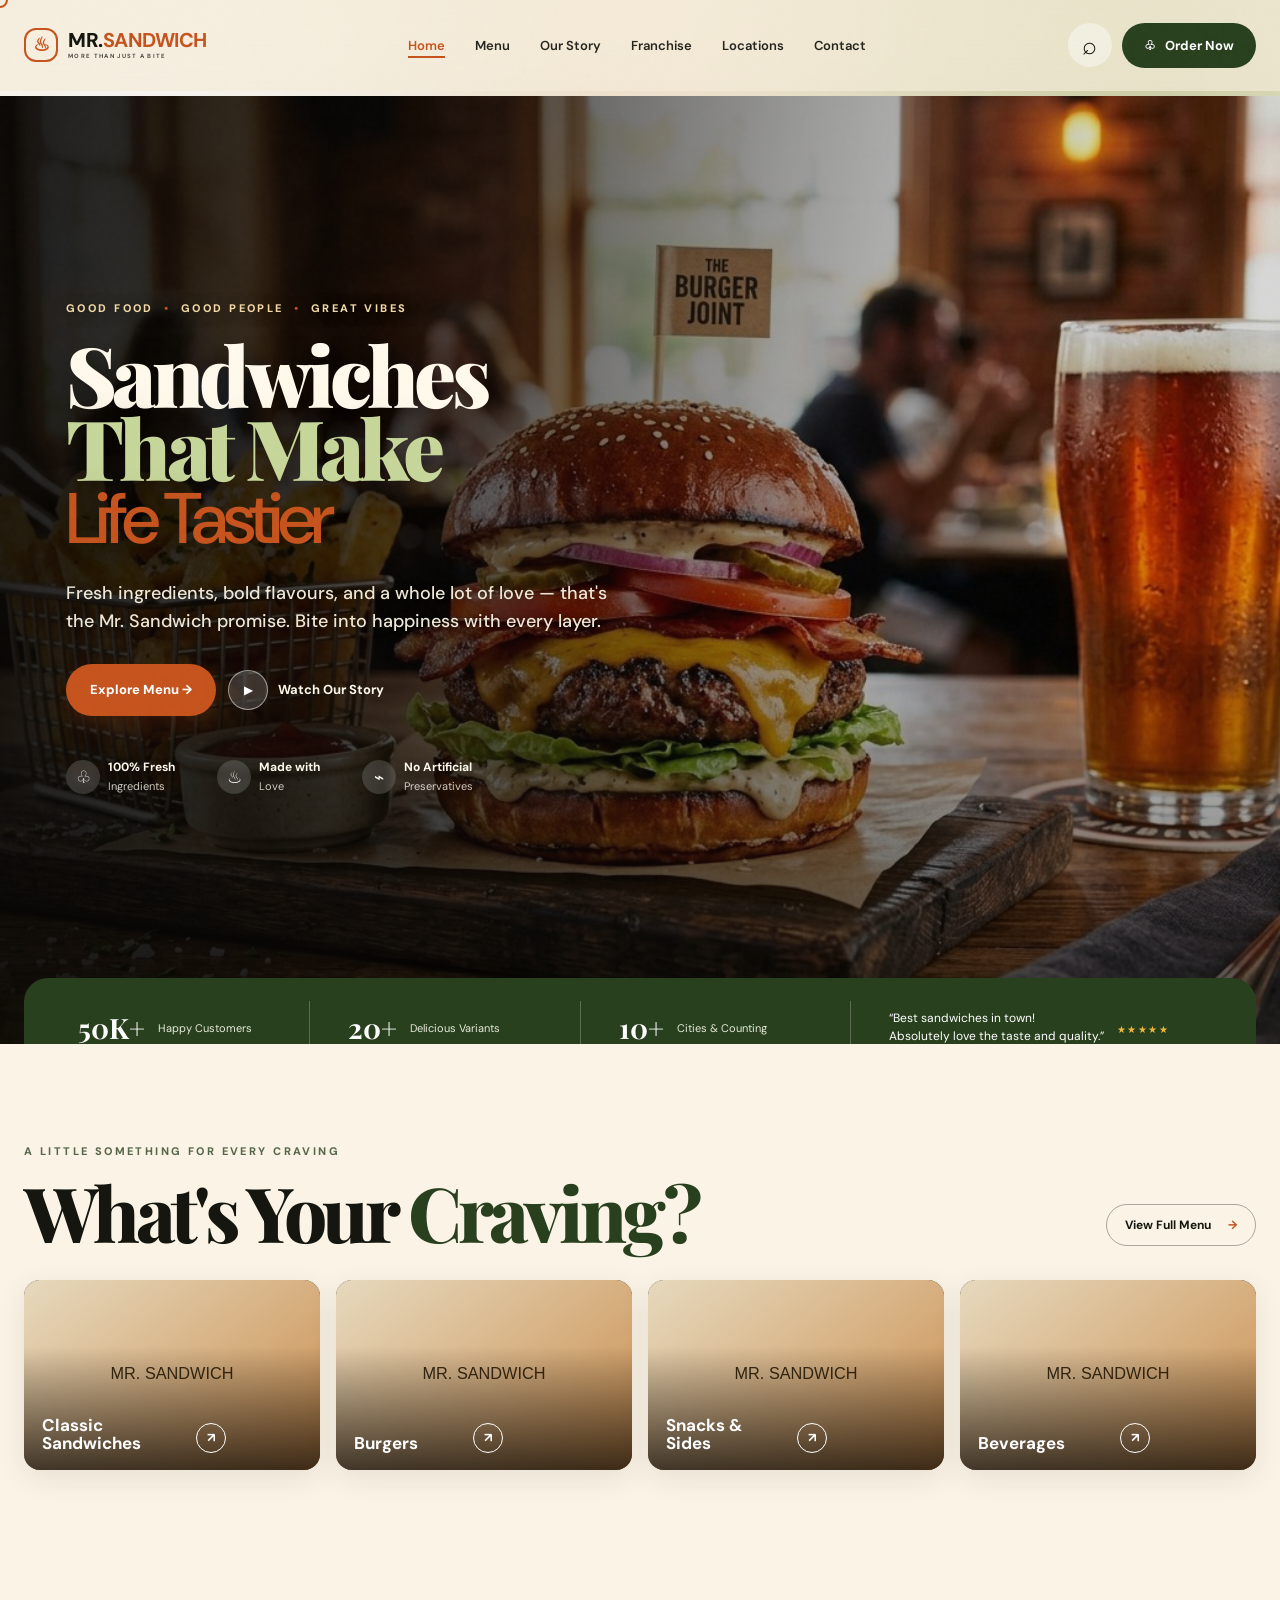
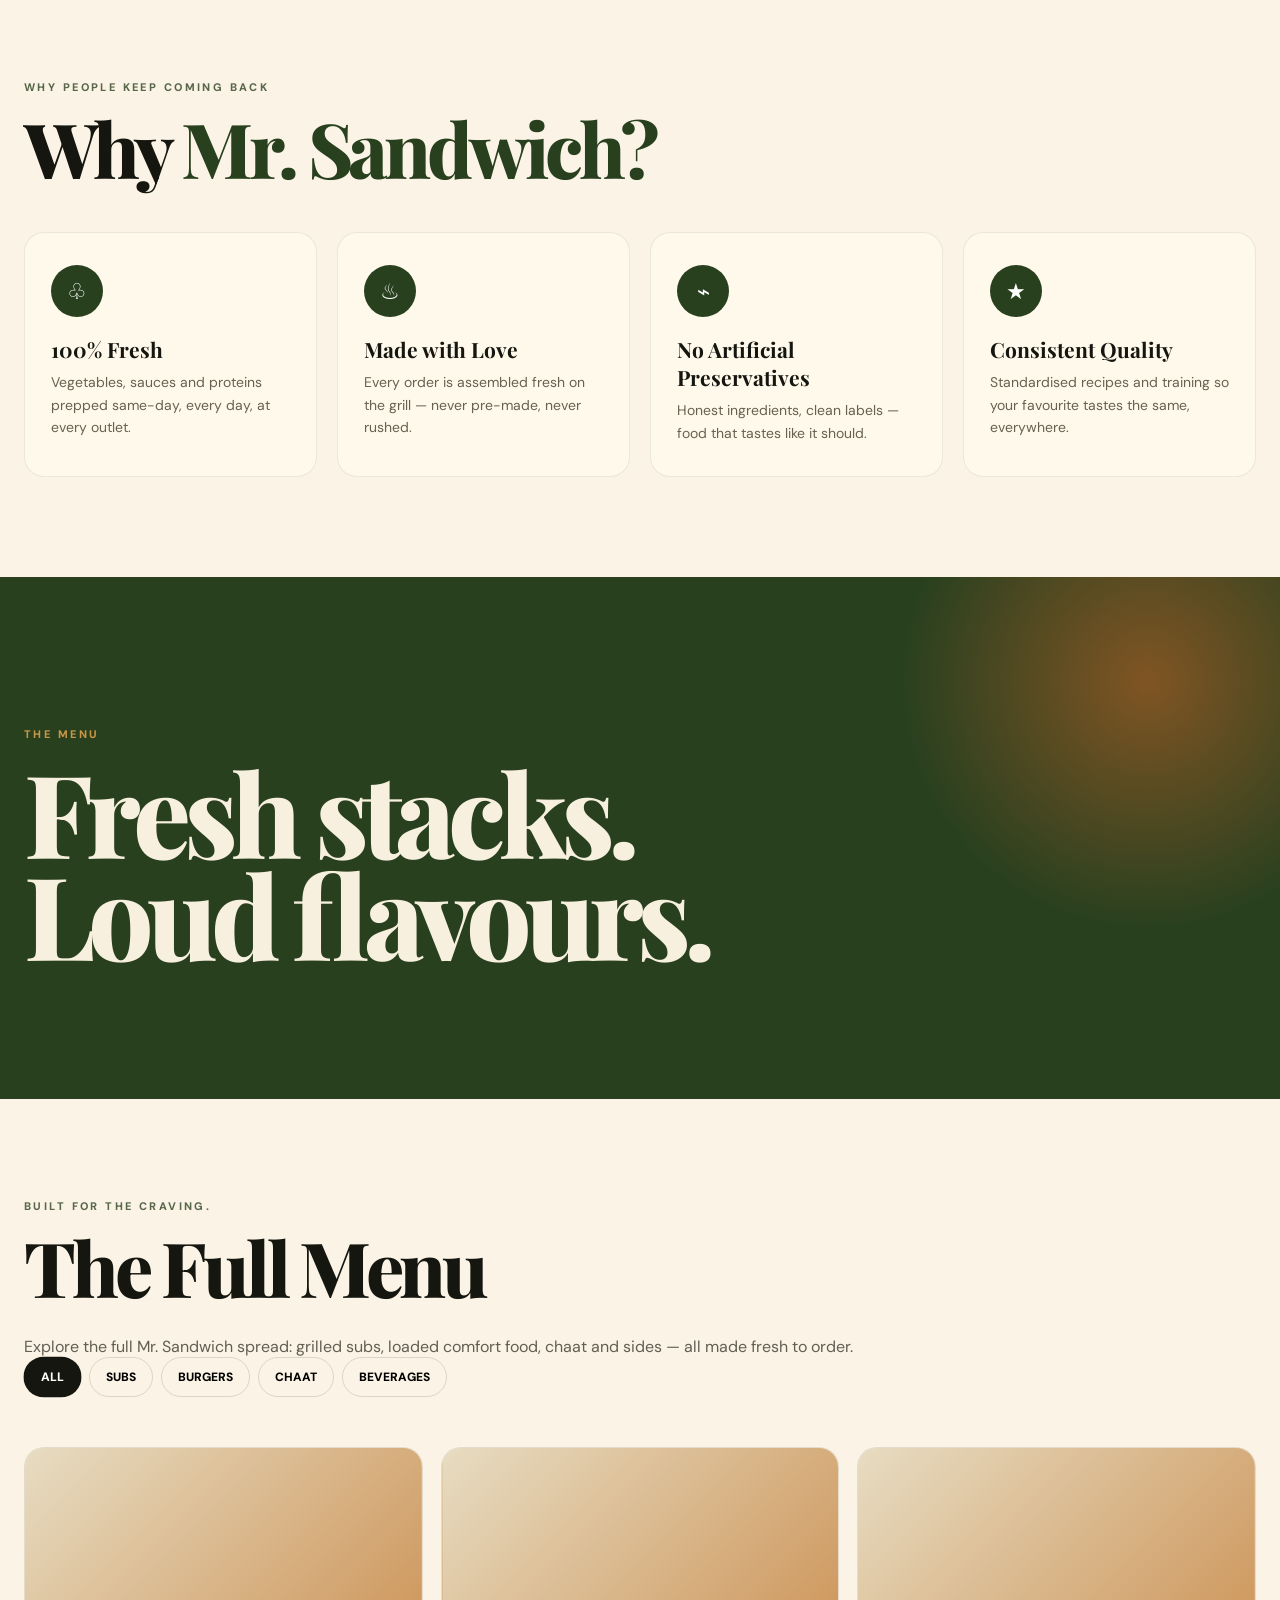
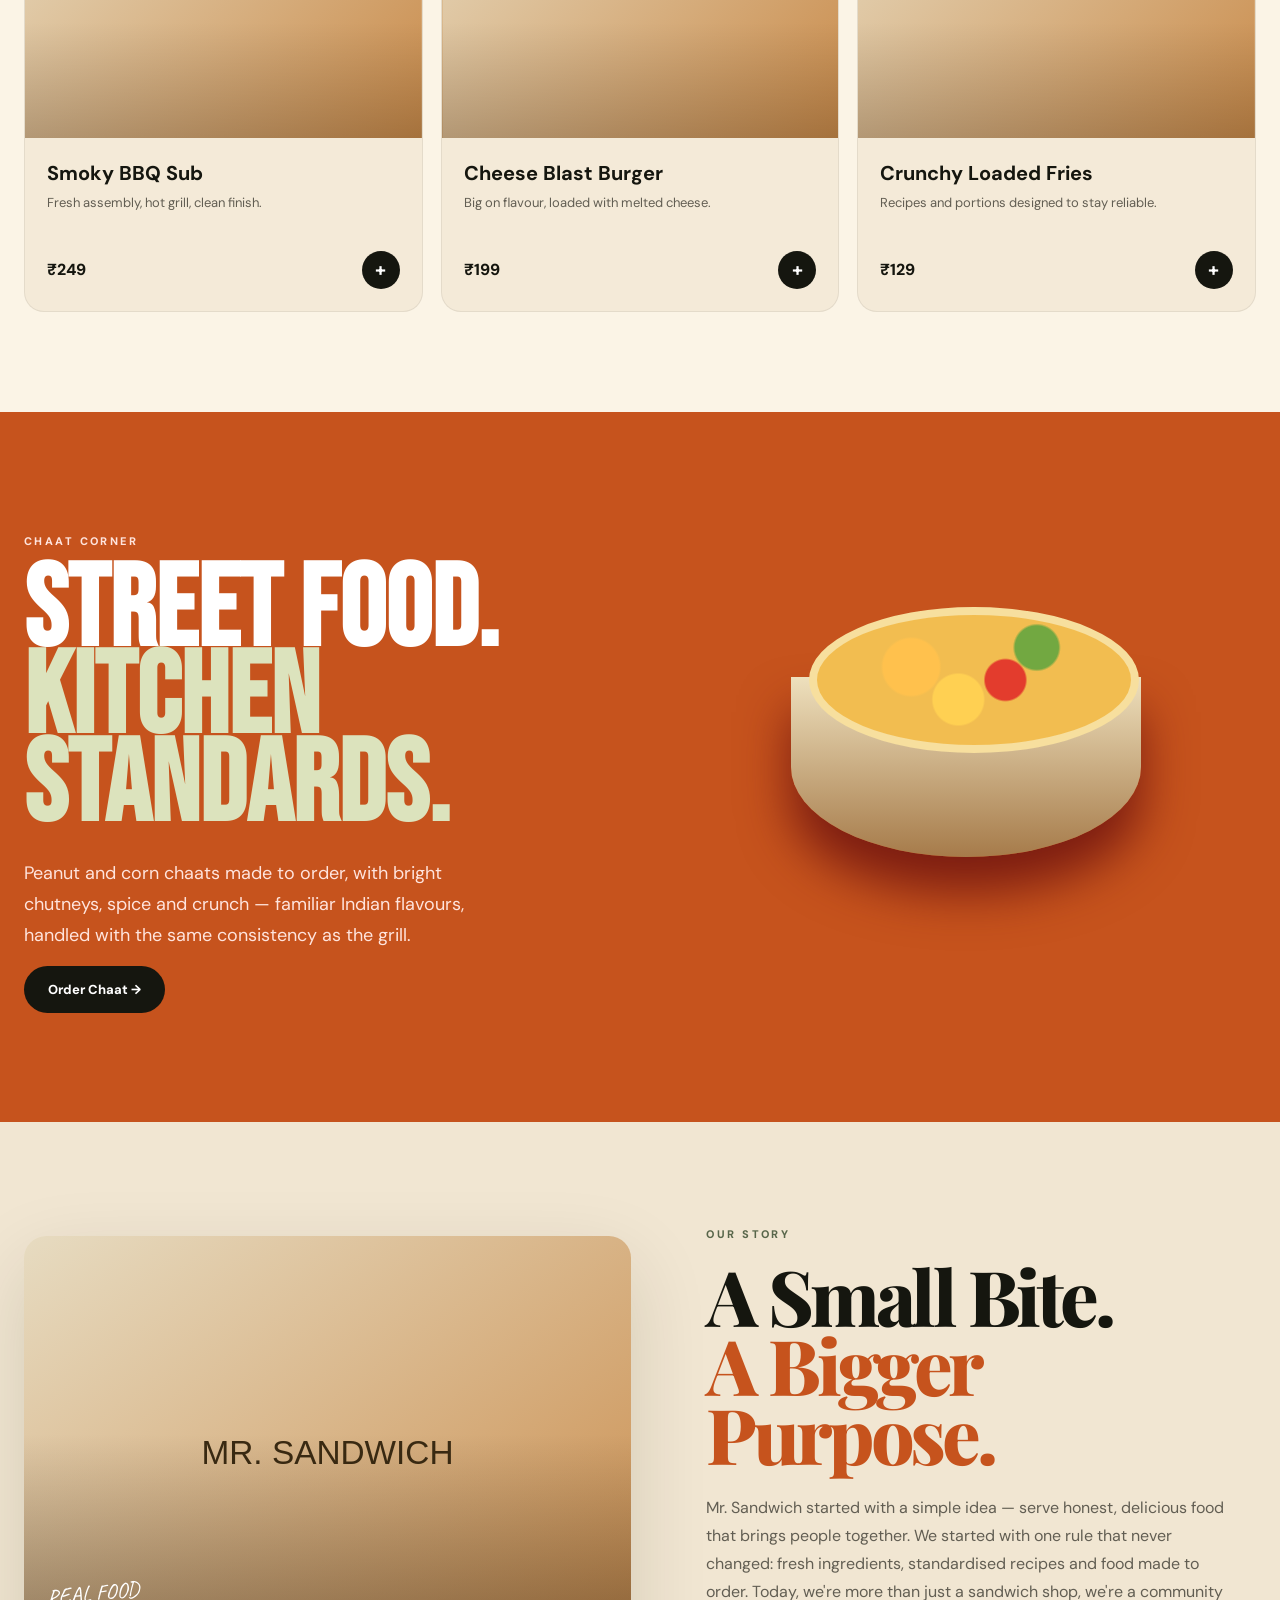
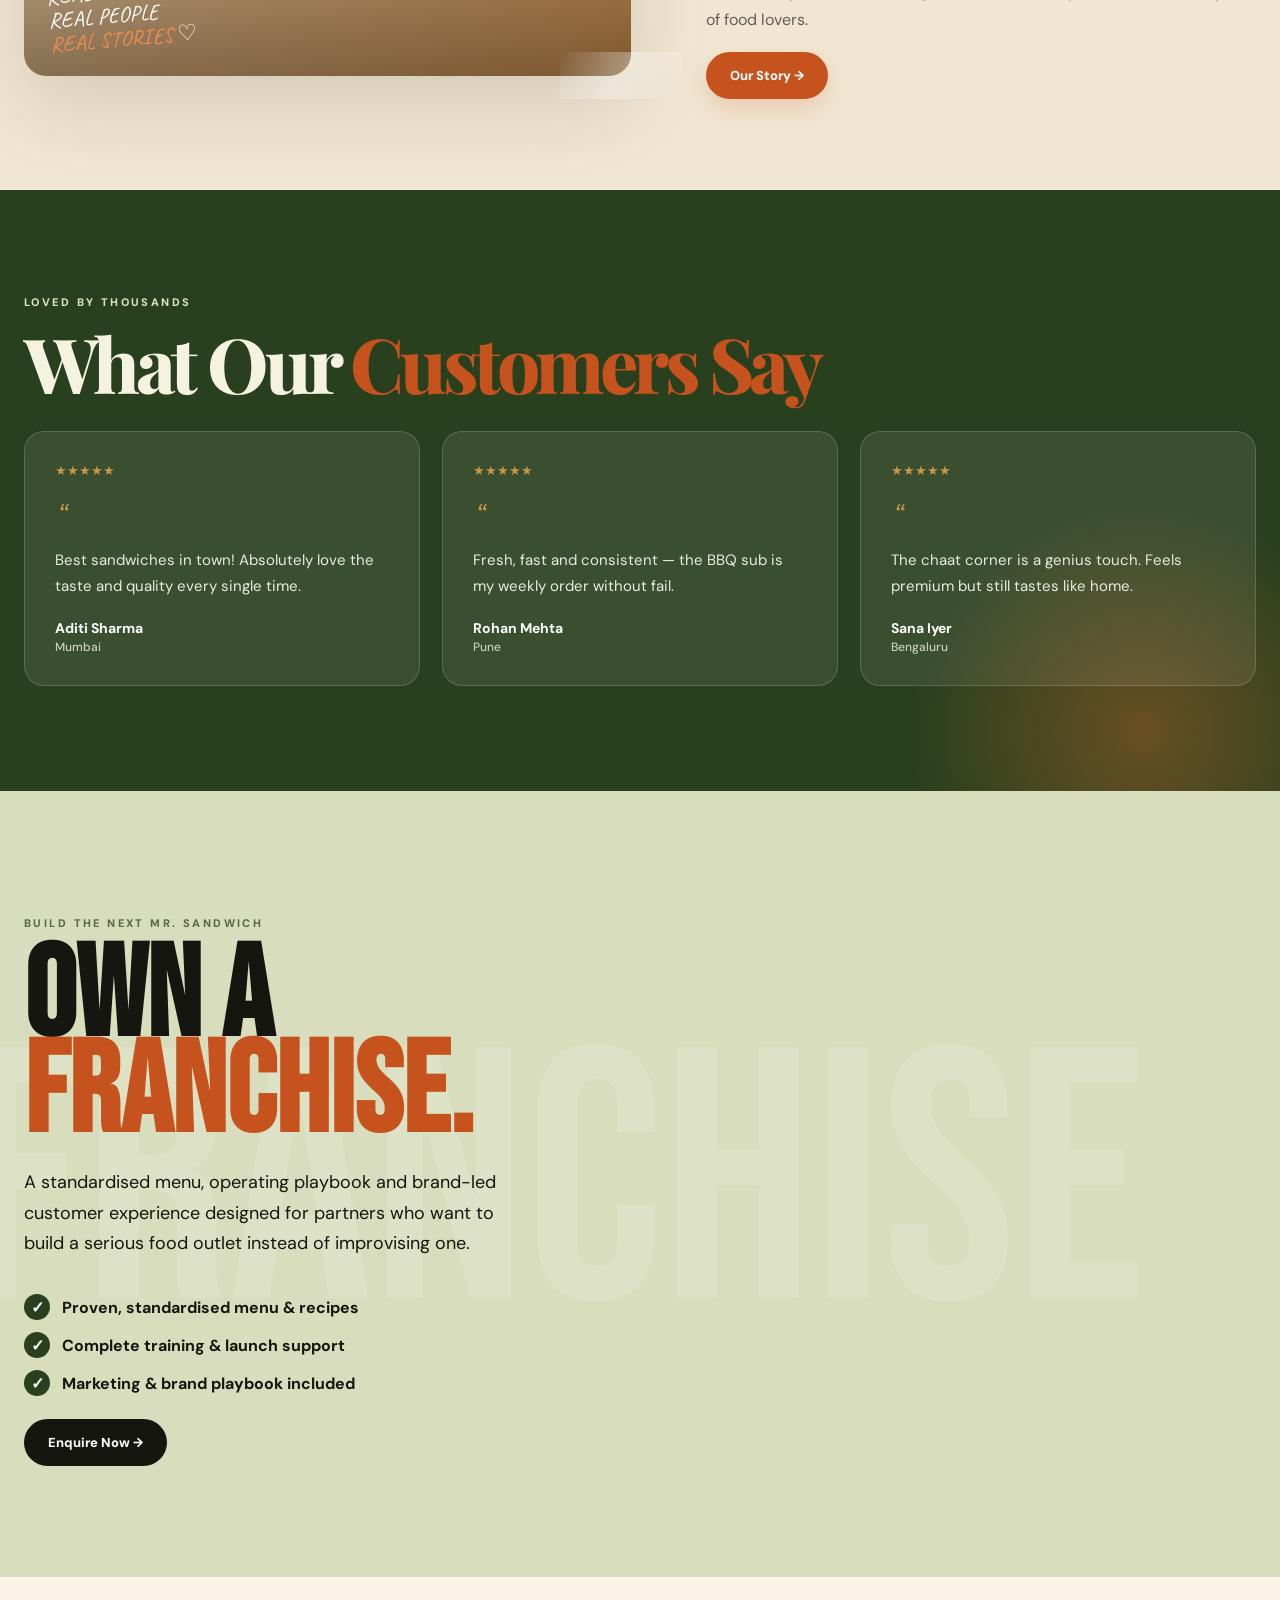
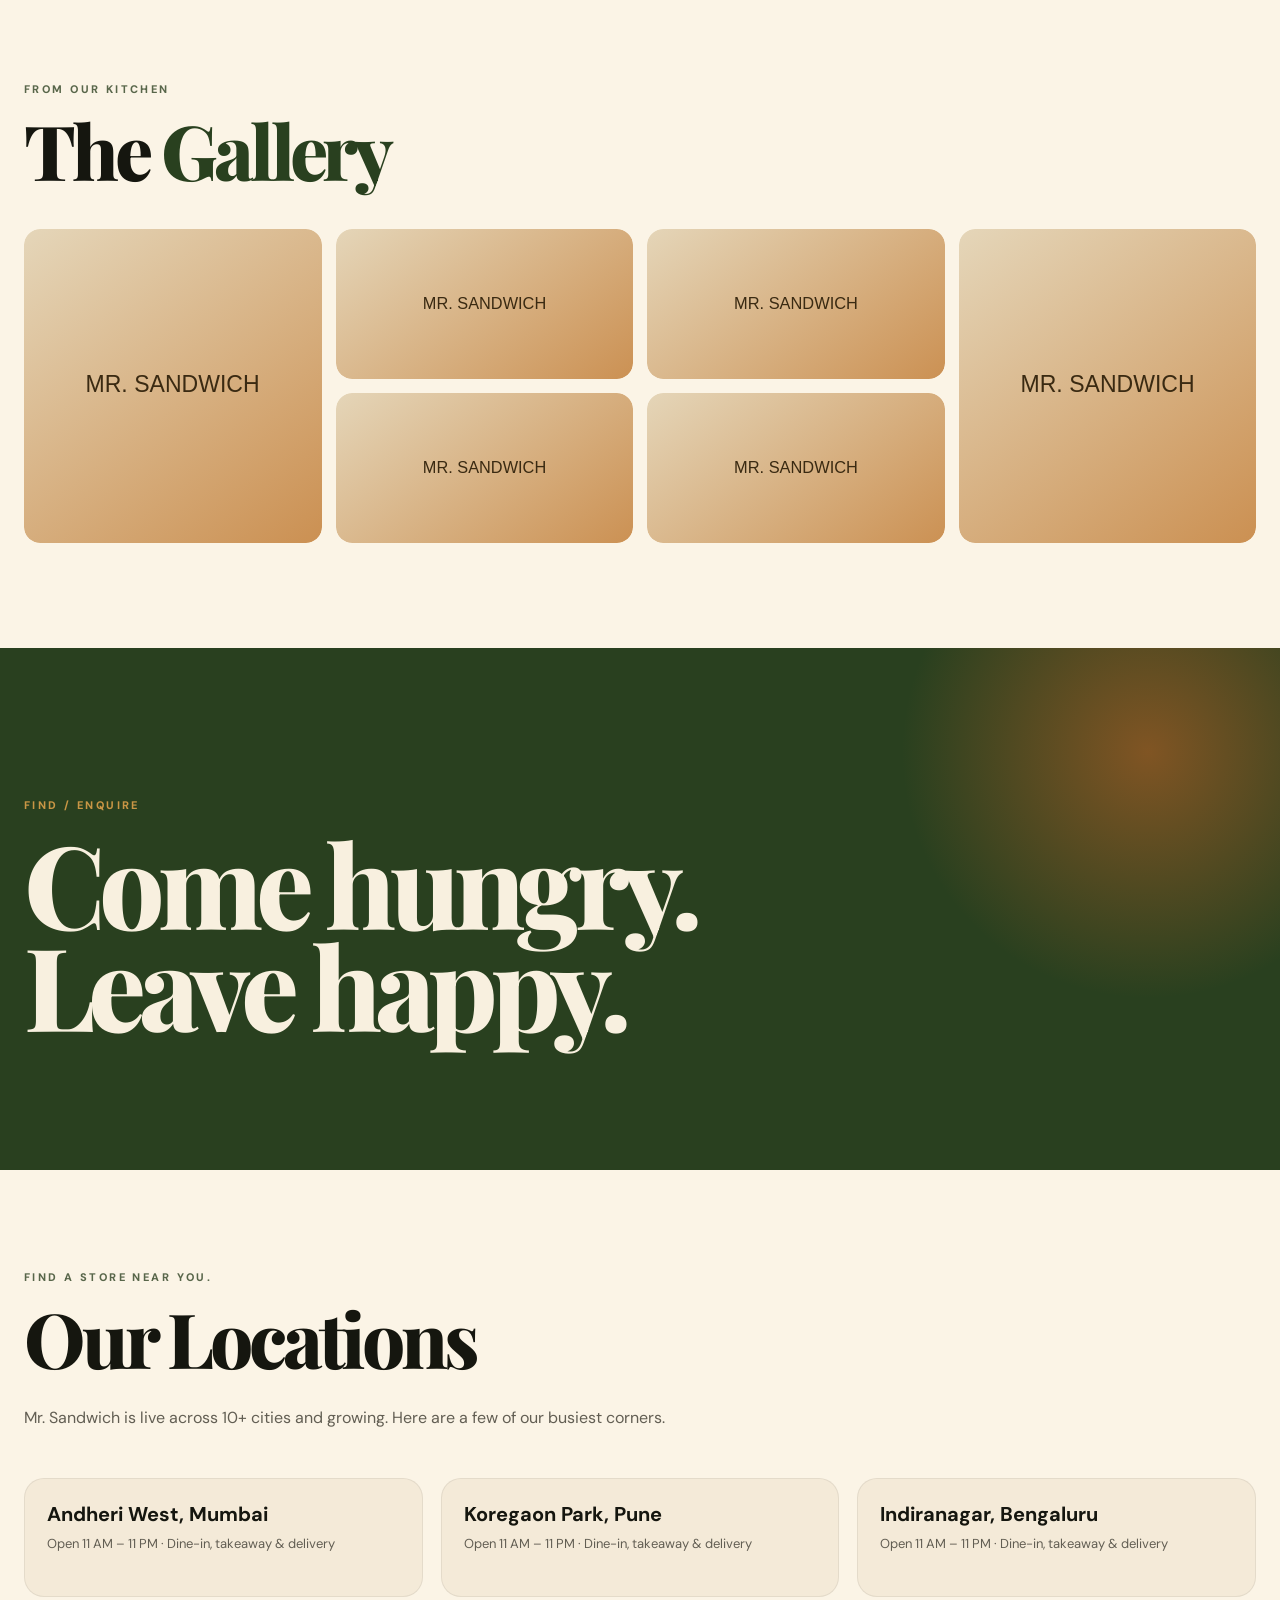
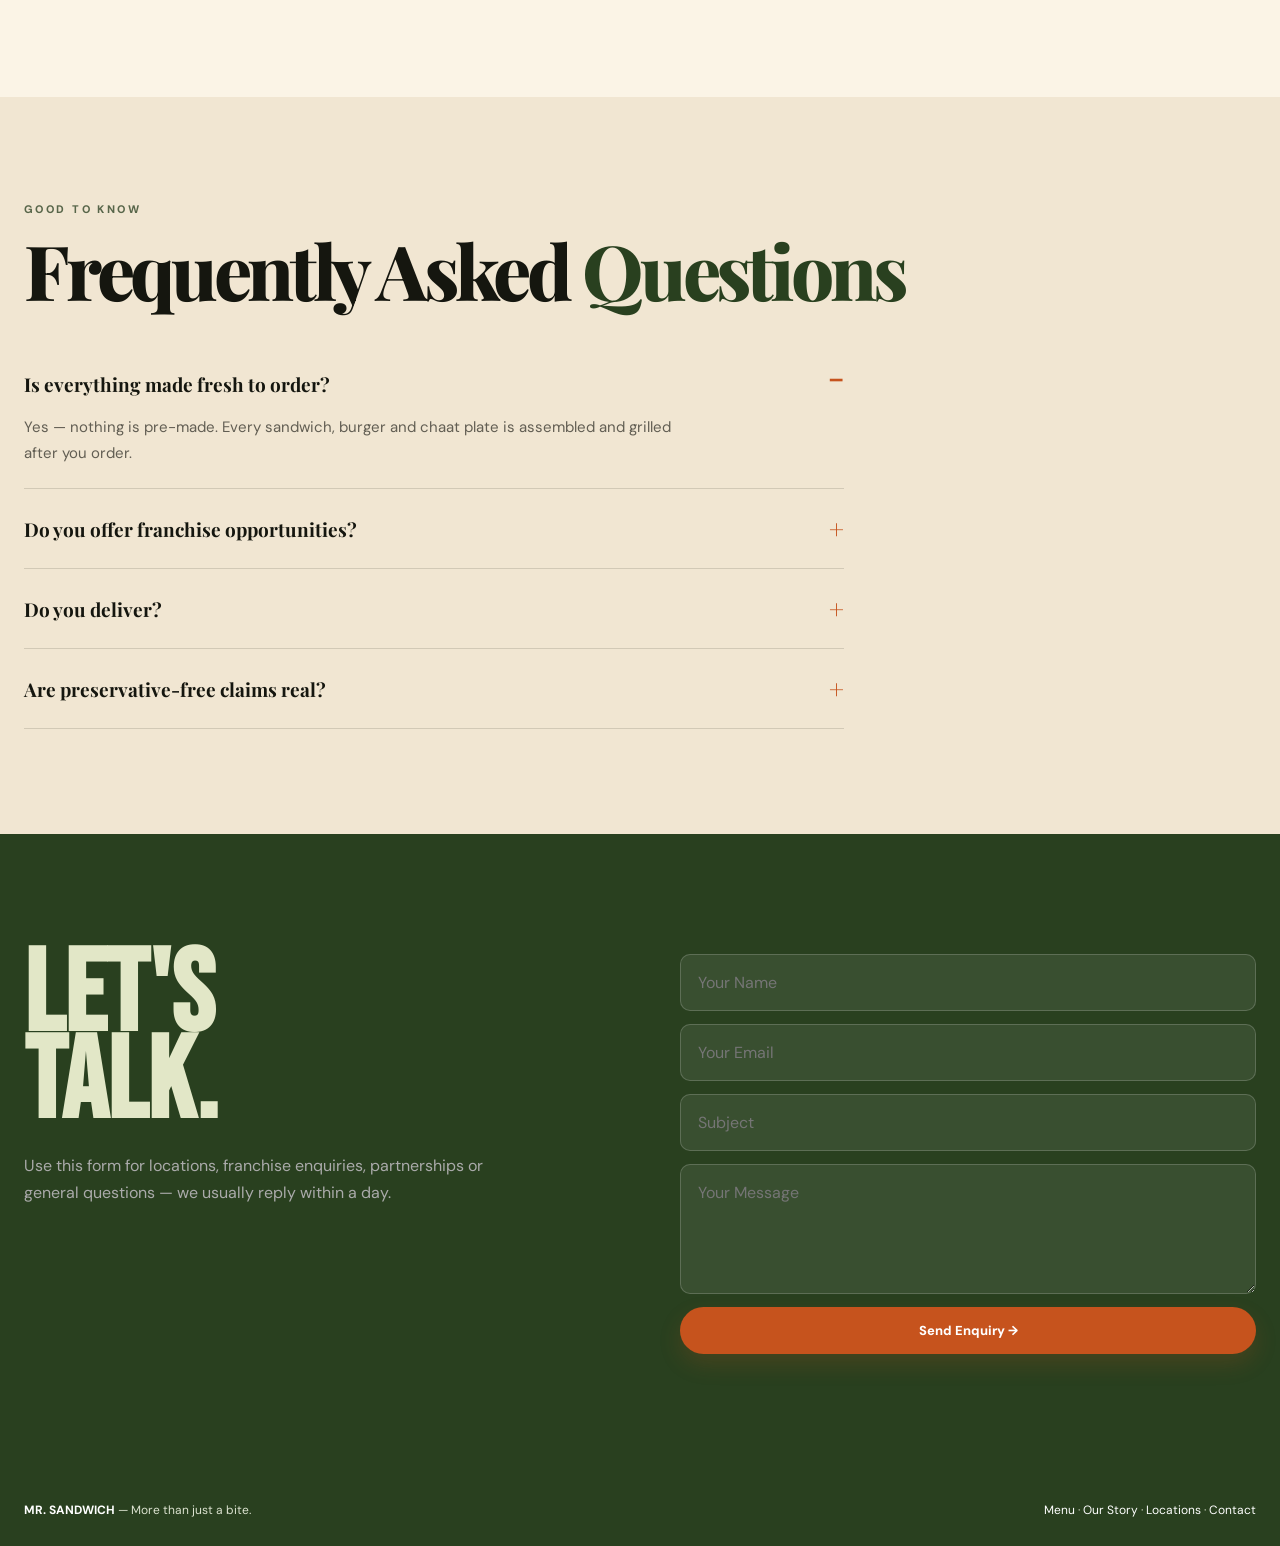
==== commit 0381d901: "Improved Layout with Animations" ====
--- a/index.html
+++ b/index.html
@@ -26,9 +26,10 @@
 <main>
 <!-- PAGE 1 — HOME -->
 <section class="hero-wrap nav-anchor" id="home">
-  <div class="container hero-shell">
+  <div class="hero-shell">
+    <div class="container">
     <div class="hero">
-      <div class="hero-copy">
+      <div class="hero-copy reveal-hero">
         <div class="eyebrow">GOOD FOOD <i>•</i> GOOD PEOPLE <i>•</i> GREAT VIBES</div>
         <h1>Sandwiches<br><span>That Make</span><em>Life Tastier</em></h1>
         <p>Fresh ingredients, bold flavours, and a whole lot of love — that's the Mr. Sandwich promise. Bite into happiness with every layer.</p>
@@ -39,16 +40,10 @@
           <div><span class="feature-icon">⌁</span><b>No Artificial</b><small>Preservatives</small></div>
         </div>
       </div>
-      <div class="hero-media" id="heroMedia">
-        <div class="wood-board"></div>
-        <div class="leaf leaf-a">⌁</div><div class="leaf leaf-b">⌁</div>
-        <div class="annotation">Layers<br>of<br><strong>Happiness</strong> <span>♡</span></div>
-        <div class="fresh-stamp">FRESHLY<br>MADE<br>DAILY<br><span>⌁</span></div>
-        <img class="burger-image" src="burger-exploded.jpg" alt="Freshly prepared burger shown in an exploded layered composition">
-      </div>
     </div>
     <div class="stats-bar">
       <div><strong>50K+</strong><span>Happy Customers</span></div><div><strong>20+</strong><span>Delicious Variants</span></div><div><strong>10+</strong><span>Cities &amp; Counting</span></div><div class="quote">“Best sandwiches in town!<br>Absolutely love the taste and quality.” <small>★★★★★</small></div>
+    </div>
     </div>
   </div>
 </section>
@@ -66,17 +61,17 @@
 
 <!-- PAGE 3 — WHY MR. SANDWICH -->
 <section class="whyus nav-anchor" id="whyus"><div class="container">
-  <div class="section-head"><div><div class="eyebrow">WHY PEOPLE KEEP COMING BACK</div><h2>Why <span>Mr. Sandwich?</span></h2></div></div>
+  <div class="section-head reveal-up"><div><div class="eyebrow">WHY PEOPLE KEEP COMING BACK</div><h2>Why <span>Mr. Sandwich?</span></h2></div></div>
   <div class="whyus-grid">
-    <div class="whyus-card"><i>♧</i><h3>100% Fresh</h3><p>Vegetables, sauces and proteins prepped same-day, every day, at every outlet.</p></div>
-    <div class="whyus-card"><i>♨</i><h3>Made with Love</h3><p>Every order is assembled fresh on the grill — never pre-made, never rushed.</p></div>
-    <div class="whyus-card"><i>⌁</i><h3>No Artificial Preservatives</h3><p>Honest ingredients, clean labels — food that tastes like it should.</p></div>
-    <div class="whyus-card"><i>★</i><h3>Consistent Quality</h3><p>Standardised recipes and training so your favourite tastes the same, everywhere.</p></div>
+    <div class="whyus-card reveal-up"><i>♧</i><h3>100% Fresh</h3><p>Vegetables, sauces and proteins prepped same-day, every day, at every outlet.</p></div>
+    <div class="whyus-card reveal-up"><i>♨</i><h3>Made with Love</h3><p>Every order is assembled fresh on the grill — never pre-made, never rushed.</p></div>
+    <div class="whyus-card reveal-up"><i>⌁</i><h3>No Artificial Preservatives</h3><p>Honest ingredients, clean labels — food that tastes like it should.</p></div>
+    <div class="whyus-card reveal-up"><i>★</i><h3>Consistent Quality</h3><p>Standardised recipes and training so your favourite tastes the same, everywhere.</p></div>
   </div>
 </div></section>
 
 <!-- PAGE 4 — MENU -->
-<section class="page-hero nav-anchor" id="menu"><div class="container"><div class="eyebrow" style="color:var(--gold)">THE MENU</div><h1>Fresh stacks.<br>Loud flavours.</h1></div></section>
+<section class="page-hero nav-anchor" id="menu"><div class="container reveal-up"><div class="eyebrow" style="color:var(--gold)">THE MENU</div><h1>Fresh stacks.<br>Loud flavours.</h1></div></section>
 <section class="page-copy"><div class="container">
   <div class="eyebrow">Built for the craving.</div>
   <div class="section-head"><h2>The Full Menu</h2></div>
@@ -93,26 +88,26 @@
 
 <!-- PAGE 5 — CHAAT CORNER -->
 <section class="chaat nav-anchor" id="chaat"><div class="container chaat-grid">
-  <div><div class="eyebrow" style="color:#ffe4dd">CHAAT CORNER</div><h2>Street food.<br><span>Kitchen standards.</span></h2><p>Peanut and corn chaats made to order, with bright chutneys, spice and crunch — familiar Indian flavours, handled with the same consistency as the grill.</p><a class="btn btn-dark" href="#menu">Order Chaat <span>→</span></a></div>
-  <div class="chaat-art"><div class="bowl"></div></div>
+  <div class="reveal-left"><div class="eyebrow" style="color:#ffe4dd">CHAAT CORNER</div><h2>Street food.<br><span>Kitchen standards.</span></h2><p>Peanut and corn chaats made to order, with bright chutneys, spice and crunch — familiar Indian flavours, handled with the same consistency as the grill.</p><a class="btn btn-dark" href="#menu">Order Chaat <span>→</span></a></div>
+  <div class="chaat-art reveal-right"><div class="bowl"></div></div>
 </div></section>
 
 <!-- PAGE 6 — OUR STORY -->
-<section class="story-preview nav-anchor" id="story"><div class="container story-preview-grid"><div class="story-photo"><img src="https://images.unsplash.com/photo-1552566626-52f8b828add9?auto=format&fit=crop&w=1200&q=85" alt="Warm Mr. Sandwich style restaurant interior" onerror="this.onerror=null;this.src='data:image/svg+xml,%3Csvg xmlns=%27http://www.w3.org/2000/svg%27 viewBox=%270 0 400 300%27%3E%3Cdefs%3E%3ClinearGradient id=%27g%27 x1=%270%27 y1=%270%27 x2=%271%27 y2=%271%27%3E%3Cstop offset=%270%27 stop-color=%27%23e7dcc2%27/%3E%3Cstop offset=%271%27 stop-color=%27%23c98a49%27/%3E%3C/linearGradient%3E%3C/defs%3E%3Crect width=%27400%27 height=%27300%27 fill=%27url(%23g)%27/%3E%3Ctext x=%2750%25%27 y=%2750%25%27 font-family=%27sans-serif%27 font-size=%2722%27 fill=%27%233a2a12%27 text-anchor=%27middle%27 dominant-baseline=%27middle%27%3EMR. SANDWICH%3C/text%3E%3C/svg%3E'"><span>REAL FOOD<br>REAL PEOPLE<br><em>REAL STORIES</em> ♡</span></div><div><div class="eyebrow">OUR STORY</div><h2>A Small Bite.<br><span>A Bigger Purpose.</span></h2><p>Mr. Sandwich started with a simple idea — serve honest, delicious food that brings people together. We started with one rule that never changed: fresh ingredients, standardised recipes and food made to order. Today, we're more than just a sandwich shop, we're a community of food lovers.</p><a class="btn btn-primary" href="#franchise">Our Story <span>→</span></a></div></div></section>
+<section class="story-preview nav-anchor" id="story"><div class="container story-preview-grid"><div class="story-photo reveal-left"><img src="https://images.unsplash.com/photo-1552566626-52f8b828add9?auto=format&fit=crop&w=1200&q=85" alt="Warm Mr. Sandwich style restaurant interior" onerror="this.onerror=null;this.src='data:image/svg+xml,%3Csvg xmlns=%27http://www.w3.org/2000/svg%27 viewBox=%270 0 400 300%27%3E%3Cdefs%3E%3ClinearGradient id=%27g%27 x1=%270%27 y1=%270%27 x2=%271%27 y2=%271%27%3E%3Cstop offset=%270%27 stop-color=%27%23e7dcc2%27/%3E%3Cstop offset=%271%27 stop-color=%27%23c98a49%27/%3E%3C/linearGradient%3E%3C/defs%3E%3Crect width=%27400%27 height=%27300%27 fill=%27url(%23g)%27/%3E%3Ctext x=%2750%25%27 y=%2750%25%27 font-family=%27sans-serif%27 font-size=%2722%27 fill=%27%233a2a12%27 text-anchor=%27middle%27 dominant-baseline=%27middle%27%3EMR. SANDWICH%3C/text%3E%3C/svg%3E'"><span>REAL FOOD<br>REAL PEOPLE<br><em>REAL STORIES</em> ♡</span></div><div class="reveal-right"><div class="eyebrow">OUR STORY</div><h2>A Small Bite.<br><span>A Bigger Purpose.</span></h2><p>Mr. Sandwich started with a simple idea — serve honest, delicious food that brings people together. We started with one rule that never changed: fresh ingredients, standardised recipes and food made to order. Today, we're more than just a sandwich shop, we're a community of food lovers.</p><a class="btn btn-primary" href="#franchise">Our Story <span>→</span></a></div></div></section>
 
 <!-- PAGE 7 — TESTIMONIALS -->
 <section class="testimonials nav-anchor" id="testimonials"><div class="container">
-  <div class="section-head"><div><div class="eyebrow" style="color:#dce3bd">LOVED BY THOUSANDS</div><h2>What Our <span>Customers Say</span></h2></div></div>
+  <div class="section-head reveal-up"><div><div class="eyebrow" style="color:#dce3bd">LOVED BY THOUSANDS</div><h2>What Our <span>Customers Say</span></h2></div></div>
   <div class="testi-grid">
-    <div class="testi-card"><div class="testi-stars">★★★★★</div><p class="testi-quote"><em>“</em>Best sandwiches in town! Absolutely love the taste and quality every single time.</p><div class="testi-name">Aditi Sharma<small>Mumbai</small></div></div>
-    <div class="testi-card"><div class="testi-stars">★★★★★</div><p class="testi-quote"><em>“</em>Fresh, fast and consistent — the BBQ sub is my weekly order without fail.</p><div class="testi-name">Rohan Mehta<small>Pune</small></div></div>
-    <div class="testi-card"><div class="testi-stars">★★★★★</div><p class="testi-quote"><em>“</em>The chaat corner is a genius touch. Feels premium but still tastes like home.</p><div class="testi-name">Sana Iyer<small>Bengaluru</small></div></div>
+    <div class="testi-card reveal-up"><div class="testi-stars">★★★★★</div><p class="testi-quote"><em>“</em>Best sandwiches in town! Absolutely love the taste and quality every single time.</p><div class="testi-name">Aditi Sharma<small>Mumbai</small></div></div>
+    <div class="testi-card reveal-up"><div class="testi-stars">★★★★★</div><p class="testi-quote"><em>“</em>Fresh, fast and consistent — the BBQ sub is my weekly order without fail.</p><div class="testi-name">Rohan Mehta<small>Pune</small></div></div>
+    <div class="testi-card reveal-up"><div class="testi-stars">★★★★★</div><p class="testi-quote"><em>“</em>The chaat corner is a genius touch. Feels premium but still tastes like home.</p><div class="testi-name">Sana Iyer<small>Bengaluru</small></div></div>
   </div>
 </div></section>
 
 <!-- PAGE 8 — FRANCHISE -->
 <section class="franchise nav-anchor" id="franchise"><div class="container franchise-inner">
-  <div><div class="eyebrow">BUILD THE NEXT MR. SANDWICH</div><h2>Own a <span>Franchise.</span></h2><p class="franchise-copy">A standardised menu, operating playbook and brand-led customer experience designed for partners who want to build a serious food outlet instead of improvising one.</p>
+  <div class="reveal-left"><div class="eyebrow">BUILD THE NEXT MR. SANDWICH</div><h2>Own a <span>Franchise.</span></h2><p class="franchise-copy">A standardised menu, operating playbook and brand-led customer experience designed for partners who want to build a serious food outlet instead of improvising one.</p>
     <div class="checks">
       <div class="check"><b>✓</b> Proven, standardised menu &amp; recipes</div>
       <div class="check"><b>✓</b> Complete training &amp; launch support</div>
@@ -125,19 +120,19 @@
 
 <!-- PAGE 9 — GALLERY -->
 <section class="gallery nav-anchor" id="gallery"><div class="container">
-  <div class="section-head"><div><div class="eyebrow">FROM OUR KITCHEN</div><h2>The <span>Gallery</span></h2></div></div>
+  <div class="section-head reveal-up"><div><div class="eyebrow">FROM OUR KITCHEN</div><h2>The <span>Gallery</span></h2></div></div>
   <div class="gallery-grid">
-    <a href="#menu"><img src="https://images.unsplash.com/photo-1568901346375-23c9450c58cd?auto=format&fit=crop&w=700&q=80" alt="Burger close up" onerror="this.onerror=null;this.src='data:image/svg+xml,%3Csvg xmlns=%27http://www.w3.org/2000/svg%27 viewBox=%270 0 400 300%27%3E%3Cdefs%3E%3ClinearGradient id=%27g%27 x1=%270%27 y1=%270%27 x2=%271%27 y2=%271%27%3E%3Cstop offset=%270%27 stop-color=%27%23e7dcc2%27/%3E%3Cstop offset=%271%27 stop-color=%27%23c98a49%27/%3E%3C/linearGradient%3E%3C/defs%3E%3Crect width=%27400%27 height=%27300%27 fill=%27url(%23g)%27/%3E%3Ctext x=%2750%25%27 y=%2750%25%27 font-family=%27sans-serif%27 font-size=%2722%27 fill=%27%233a2a12%27 text-anchor=%27middle%27 dominant-baseline=%27middle%27%3EMR. SANDWICH%3C/text%3E%3C/svg%3E'"></a>
-    <a href="#menu"><img src="https://images.unsplash.com/photo-1550507992-eb63ffee0847?auto=format&fit=crop&w=700&q=80" alt="Sub sandwich" onerror="this.onerror=null;this.src='data:image/svg+xml,%3Csvg xmlns=%27http://www.w3.org/2000/svg%27 viewBox=%270 0 400 300%27%3E%3Cdefs%3E%3ClinearGradient id=%27g%27 x1=%270%27 y1=%270%27 x2=%271%27 y2=%271%27%3E%3Cstop offset=%270%27 stop-color=%27%23e7dcc2%27/%3E%3Cstop offset=%271%27 stop-color=%27%23c98a49%27/%3E%3C/linearGradient%3E%3C/defs%3E%3Crect width=%27400%27 height=%27300%27 fill=%27url(%23g)%27/%3E%3Ctext x=%2750%25%27 y=%2750%25%27 font-family=%27sans-serif%27 font-size=%2722%27 fill=%27%233a2a12%27 text-anchor=%27middle%27 dominant-baseline=%27middle%27%3EMR. SANDWICH%3C/text%3E%3C/svg%3E'"></a>
-    <a href="#chaat"><img src="https://images.unsplash.com/photo-1601050690597-df0568f70950?auto=format&fit=crop&w=700&q=80" alt="Street style chaat" onerror="this.onerror=null;this.src='data:image/svg+xml,%3Csvg xmlns=%27http://www.w3.org/2000/svg%27 viewBox=%270 0 400 300%27%3E%3Cdefs%3E%3ClinearGradient id=%27g%27 x1=%270%27 y1=%270%27 x2=%271%27 y2=%271%27%3E%3Cstop offset=%270%27 stop-color=%27%23e7dcc2%27/%3E%3Cstop offset=%271%27 stop-color=%27%23c98a49%27/%3E%3C/linearGradient%3E%3C/defs%3E%3Crect width=%27400%27 height=%27300%27 fill=%27url(%23g)%27/%3E%3Ctext x=%2750%25%27 y=%2750%25%27 font-family=%27sans-serif%27 font-size=%2722%27 fill=%27%233a2a12%27 text-anchor=%27middle%27 dominant-baseline=%27middle%27%3EMR. SANDWICH%3C/text%3E%3C/svg%3E'"></a>
-    <a href="#story"><img src="https://images.unsplash.com/photo-1552566626-52f8b828add9?auto=format&fit=crop&w=700&q=80" alt="Restaurant interior" onerror="this.onerror=null;this.src='data:image/svg+xml,%3Csvg xmlns=%27http://www.w3.org/2000/svg%27 viewBox=%270 0 400 300%27%3E%3Cdefs%3E%3ClinearGradient id=%27g%27 x1=%270%27 y1=%270%27 x2=%271%27 y2=%271%27%3E%3Cstop offset=%270%27 stop-color=%27%23e7dcc2%27/%3E%3Cstop offset=%271%27 stop-color=%27%23c98a49%27/%3E%3C/linearGradient%3E%3C/defs%3E%3Crect width=%27400%27 height=%27300%27 fill=%27url(%23g)%27/%3E%3Ctext x=%2750%25%27 y=%2750%25%27 font-family=%27sans-serif%27 font-size=%2722%27 fill=%27%233a2a12%27 text-anchor=%27middle%27 dominant-baseline=%27middle%27%3EMR. SANDWICH%3C/text%3E%3C/svg%3E'"></a>
-    <a href="#menu"><img src="https://images.unsplash.com/photo-1573080496219-bb080dd4f877?auto=format&fit=crop&w=700&q=80" alt="Loaded fries" onerror="this.onerror=null;this.src='data:image/svg+xml,%3Csvg xmlns=%27http://www.w3.org/2000/svg%27 viewBox=%270 0 400 300%27%3E%3Cdefs%3E%3ClinearGradient id=%27g%27 x1=%270%27 y1=%270%27 x2=%271%27 y2=%271%27%3E%3Cstop offset=%270%27 stop-color=%27%23e7dcc2%27/%3E%3Cstop offset=%271%27 stop-color=%27%23c98a49%27/%3E%3C/linearGradient%3E%3C/defs%3E%3Crect width=%27400%27 height=%27300%27 fill=%27url(%23g)%27/%3E%3Ctext x=%2750%25%27 y=%2750%25%27 font-family=%27sans-serif%27 font-size=%2722%27 fill=%27%233a2a12%27 text-anchor=%27middle%27 dominant-baseline=%27middle%27%3EMR. SANDWICH%3C/text%3E%3C/svg%3E'"></a>
-    <a href="#menu"><img src="https://images.unsplash.com/photo-1544145945-f90425340c7e?auto=format&fit=crop&w=700&q=80" alt="Cold beverage" onerror="this.onerror=null;this.src='data:image/svg+xml,%3Csvg xmlns=%27http://www.w3.org/2000/svg%27 viewBox=%270 0 400 300%27%3E%3Cdefs%3E%3ClinearGradient id=%27g%27 x1=%270%27 y1=%270%27 x2=%271%27 y2=%271%27%3E%3Cstop offset=%270%27 stop-color=%27%23e7dcc2%27/%3E%3Cstop offset=%271%27 stop-color=%27%23c98a49%27/%3E%3C/linearGradient%3E%3C/defs%3E%3Crect width=%27400%27 height=%27300%27 fill=%27url(%23g)%27/%3E%3Ctext x=%2750%25%27 y=%2750%25%27 font-family=%27sans-serif%27 font-size=%2722%27 fill=%27%233a2a12%27 text-anchor=%27middle%27 dominant-baseline=%27middle%27%3EMR. SANDWICH%3C/text%3E%3C/svg%3E'"></a>
+    <a href="#menu" class="reveal-zoom"><img src="https://images.unsplash.com/photo-1568901346375-23c9450c58cd?auto=format&fit=crop&w=700&q=80" alt="Burger close up" onerror="this.onerror=null;this.src='data:image/svg+xml,%3Csvg xmlns=%27http://www.w3.org/2000/svg%27 viewBox=%270 0 400 300%27%3E%3Cdefs%3E%3ClinearGradient id=%27g%27 x1=%270%27 y1=%270%27 x2=%271%27 y2=%271%27%3E%3Cstop offset=%270%27 stop-color=%27%23e7dcc2%27/%3E%3Cstop offset=%271%27 stop-color=%27%23c98a49%27/%3E%3C/linearGradient%3E%3C/defs%3E%3Crect width=%27400%27 height=%27300%27 fill=%27url(%23g)%27/%3E%3Ctext x=%2750%25%27 y=%2750%25%27 font-family=%27sans-serif%27 font-size=%2722%27 fill=%27%233a2a12%27 text-anchor=%27middle%27 dominant-baseline=%27middle%27%3EMR. SANDWICH%3C/text%3E%3C/svg%3E'"></a>
+    <a class="reveal-zoom" href="#menu"><img src="https://images.unsplash.com/photo-1550507992-eb63ffee0847?auto=format&fit=crop&w=700&q=80" alt="Sub sandwich" onerror="this.onerror=null;this.src='data:image/svg+xml,%3Csvg xmlns=%27http://www.w3.org/2000/svg%27 viewBox=%270 0 400 300%27%3E%3Cdefs%3E%3ClinearGradient id=%27g%27 x1=%270%27 y1=%270%27 x2=%271%27 y2=%271%27%3E%3Cstop offset=%270%27 stop-color=%27%23e7dcc2%27/%3E%3Cstop offset=%271%27 stop-color=%27%23c98a49%27/%3E%3C/linearGradient%3E%3C/defs%3E%3Crect width=%27400%27 height=%27300%27 fill=%27url(%23g)%27/%3E%3Ctext x=%2750%25%27 y=%2750%25%27 font-family=%27sans-serif%27 font-size=%2722%27 fill=%27%233a2a12%27 text-anchor=%27middle%27 dominant-baseline=%27middle%27%3EMR. SANDWICH%3C/text%3E%3C/svg%3E'"></a>
+    <a class="reveal-zoom" href="#chaat"><img src="https://images.unsplash.com/photo-1601050690597-df0568f70950?auto=format&fit=crop&w=700&q=80" alt="Street style chaat" onerror="this.onerror=null;this.src='data:image/svg+xml,%3Csvg xmlns=%27http://www.w3.org/2000/svg%27 viewBox=%270 0 400 300%27%3E%3Cdefs%3E%3ClinearGradient id=%27g%27 x1=%270%27 y1=%270%27 x2=%271%27 y2=%271%27%3E%3Cstop offset=%270%27 stop-color=%27%23e7dcc2%27/%3E%3Cstop offset=%271%27 stop-color=%27%23c98a49%27/%3E%3C/linearGradient%3E%3C/defs%3E%3Crect width=%27400%27 height=%27300%27 fill=%27url(%23g)%27/%3E%3Ctext x=%2750%25%27 y=%2750%25%27 font-family=%27sans-serif%27 font-size=%2722%27 fill=%27%233a2a12%27 text-anchor=%27middle%27 dominant-baseline=%27middle%27%3EMR. SANDWICH%3C/text%3E%3C/svg%3E'"></a>
+    <a class="reveal-zoom" href="#story"><img src="https://images.unsplash.com/photo-1552566626-52f8b828add9?auto=format&fit=crop&w=700&q=80" alt="Restaurant interior" onerror="this.onerror=null;this.src='data:image/svg+xml,%3Csvg xmlns=%27http://www.w3.org/2000/svg%27 viewBox=%270 0 400 300%27%3E%3Cdefs%3E%3ClinearGradient id=%27g%27 x1=%270%27 y1=%270%27 x2=%271%27 y2=%271%27%3E%3Cstop offset=%270%27 stop-color=%27%23e7dcc2%27/%3E%3Cstop offset=%271%27 stop-color=%27%23c98a49%27/%3E%3C/linearGradient%3E%3C/defs%3E%3Crect width=%27400%27 height=%27300%27 fill=%27url(%23g)%27/%3E%3Ctext x=%2750%25%27 y=%2750%25%27 font-family=%27sans-serif%27 font-size=%2722%27 fill=%27%233a2a12%27 text-anchor=%27middle%27 dominant-baseline=%27middle%27%3EMR. SANDWICH%3C/text%3E%3C/svg%3E'"></a>
+    <a class="reveal-zoom" href="#menu"><img src="https://images.unsplash.com/photo-1573080496219-bb080dd4f877?auto=format&fit=crop&w=700&q=80" alt="Loaded fries" onerror="this.onerror=null;this.src='data:image/svg+xml,%3Csvg xmlns=%27http://www.w3.org/2000/svg%27 viewBox=%270 0 400 300%27%3E%3Cdefs%3E%3ClinearGradient id=%27g%27 x1=%270%27 y1=%270%27 x2=%271%27 y2=%271%27%3E%3Cstop offset=%270%27 stop-color=%27%23e7dcc2%27/%3E%3Cstop offset=%271%27 stop-color=%27%23c98a49%27/%3E%3C/linearGradient%3E%3C/defs%3E%3Crect width=%27400%27 height=%27300%27 fill=%27url(%23g)%27/%3E%3Ctext x=%2750%25%27 y=%2750%25%27 font-family=%27sans-serif%27 font-size=%2722%27 fill=%27%233a2a12%27 text-anchor=%27middle%27 dominant-baseline=%27middle%27%3EMR. SANDWICH%3C/text%3E%3C/svg%3E'"></a>
+    <a class="reveal-zoom" href="#menu"><img src="https://images.unsplash.com/photo-1544145945-f90425340c7e?auto=format&fit=crop&w=700&q=80" alt="Cold beverage" onerror="this.onerror=null;this.src='data:image/svg+xml,%3Csvg xmlns=%27http://www.w3.org/2000/svg%27 viewBox=%270 0 400 300%27%3E%3Cdefs%3E%3ClinearGradient id=%27g%27 x1=%270%27 y1=%270%27 x2=%271%27 y2=%271%27%3E%3Cstop offset=%270%27 stop-color=%27%23e7dcc2%27/%3E%3Cstop offset=%271%27 stop-color=%27%23c98a49%27/%3E%3C/linearGradient%3E%3C/defs%3E%3Crect width=%27400%27 height=%27300%27 fill=%27url(%23g)%27/%3E%3Ctext x=%2750%25%27 y=%2750%25%27 font-family=%27sans-serif%27 font-size=%2722%27 fill=%27%233a2a12%27 text-anchor=%27middle%27 dominant-baseline=%27middle%27%3EMR. SANDWICH%3C/text%3E%3C/svg%3E'"></a>
   </div>
 </div></section>
 
 <!-- PAGE 10 — LOCATIONS -->
-<section class="page-hero nav-anchor" id="locations"><div class="container"><div class="eyebrow" style="color:var(--gold)">FIND / ENQUIRE</div><h1>Come hungry.<br>Leave happy.</h1></div></section>
+<section class="page-hero nav-anchor" id="locations"><div class="container reveal-up"><div class="eyebrow" style="color:var(--gold)">FIND / ENQUIRE</div><h1>Come hungry.<br>Leave happy.</h1></div></section>
 <section class="page-copy"><div class="container">
   <div class="eyebrow">Find a store near you.</div>
   <div class="section-head"><h2>Our Locations</h2></div>
@@ -151,19 +146,19 @@
 
 <!-- PAGE 11 — FAQ -->
 <section class="faq nav-anchor" id="faq"><div class="container">
-  <div class="section-head"><div><div class="eyebrow">GOOD TO KNOW</div><h2>Frequently Asked <span>Questions</span></h2></div></div>
+  <div class="section-head reveal-up"><div><div class="eyebrow">GOOD TO KNOW</div><h2>Frequently Asked <span>Questions</span></h2></div></div>
   <div class="faq-list">
-    <details class="faq-item" open><summary>Is everything made fresh to order?</summary><p>Yes — nothing is pre-made. Every sandwich, burger and chaat plate is assembled and grilled after you order.</p></details>
-    <details class="faq-item"><summary>Do you offer franchise opportunities?</summary><p>Yes, we're actively onboarding franchise partners. Head to the Franchise section above or use the contact form below.</p></details>
-    <details class="faq-item"><summary>Do you deliver?</summary><p>Most outlets offer dine-in, takeaway and delivery through major partner apps.</p></details>
-    <details class="faq-item"><summary>Are preservative-free claims real?</summary><p>We don't use artificial preservatives in our sauces or fillings — ingredients are prepped fresh daily.</p></details>
+    <details class="faq-item reveal-up" open><summary>Is everything made fresh to order?</summary><p>Yes — nothing is pre-made. Every sandwich, burger and chaat plate is assembled and grilled after you order.</p></details>
+    <details class="faq-item reveal-up"><summary>Do you offer franchise opportunities?</summary><p>Yes, we're actively onboarding franchise partners. Head to the Franchise section above or use the contact form below.</p></details>
+    <details class="faq-item reveal-up"><summary>Do you deliver?</summary><p>Most outlets offer dine-in, takeaway and delivery through major partner apps.</p></details>
+    <details class="faq-item reveal-up"><summary>Are preservative-free claims real?</summary><p>We don't use artificial preservatives in our sauces or fillings — ingredients are prepped fresh daily.</p></details>
   </div>
 </div></section>
 
 <!-- PAGE 12 — CONTACT -->
 <section class="contact nav-anchor" id="contact"><div class="container contact-grid">
-  <div><h2>Let's <br>Talk.</h2><p>Use this form for locations, franchise enquiries, partnerships or general questions — we usually reply within a day.</p></div>
-  <form class="form page-form" onsubmit="return false">
+  <div class="reveal-left"><h2>Let's <br>Talk.</h2><p>Use this form for locations, franchise enquiries, partnerships or general questions — we usually reply within a day.</p></div>
+  <form class="form page-form reveal-right" onsubmit="return false">
     <input type="text" placeholder="Your Name" required>
     <input type="email" placeholder="Your Email" required>
     <input type="text" placeholder="Subject">
@@ -181,7 +176,13 @@
  links.querySelectorAll('a').forEach(a=>a.addEventListener('click',()=>{links.classList.remove('open');menu.setAttribute('aria-expanded','false')}));
  if(matchMedia('(pointer:fine)').matches){window.addEventListener('pointermove',e=>{cursor.style.left=e.clientX+'px';cursor.style.top=e.clientY+'px'; if(media){const r=media.getBoundingClientRect(),x=(e.clientX-r.left)/r.width-.5,y=(e.clientY-r.top)/r.height-.5;media.style.setProperty('--mx',(x*10).toFixed(2)+'px');media.style.setProperty('--my',(y*8).toFixed(2)+'px')}});document.querySelectorAll('a,button').forEach(el=>{el.addEventListener('mouseenter',()=>cursor.classList.add('big'));el.addEventListener('mouseleave',()=>cursor.classList.remove('big'))})}
 
- const io=new IntersectionObserver(es=>es.forEach(e=>{if(e.isIntersecting){e.target.classList.add('visible');io.unobserve(e.target)}}),{threshold:.12}); document.querySelectorAll('.category-card,.story-preview-grid,.stats-bar,.reveal,.whyus-card,.testi-card').forEach(x=>io.observe(x));
+ const io=new IntersectionObserver(es=>es.forEach(e=>{if(e.isIntersecting){e.target.classList.add('visible');io.unobserve(e.target)}}),{threshold:.12});
+ document.querySelectorAll('.category-card,.story-preview-grid,.stats-bar,.reveal,.whyus-card,.testi-card,.reveal-hero,.reveal-up,.reveal-left,.reveal-right,.reveal-zoom').forEach(x=>io.observe(x));
+ ['.category-grid','.whyus-grid','.testi-grid','.gallery-grid','.page-cards','.faq-list'].forEach(sel=>{
+   document.querySelectorAll(sel).forEach(grid=>{
+     [...grid.children].forEach((child,i)=>{child.style.transitionDelay=(i*90)+'ms'});
+   });
+ });
  const fallbackBg="linear-gradient(135deg,#e7dcc2,#c98a49)";
  document.querySelectorAll('.food-img[style*="background-image"]').forEach(el=>{
    const m=el.style.backgroundImage.match(/url\(["']?(.*?)["']?\)/);
--- a/styles.css
+++ b/styles.css
@@ -250,8 +250,83 @@
 .story-link{color:#fff9ec}
 .story-link .play{background:rgba(255,255,255,.16);border-color:rgba(255,255,255,.5);color:#fff}
 @media(max-width:900px){.hero-shell{background-image:url('hero-bg-mobile.jpg');background-position:center 22%}.hero{max-width:100%}}
+
+/* ============ FULL-BLEED HERO (edge-to-edge, both mobile+desktop) ============ */
+.hero-wrap{padding:96px 0 0;overflow:hidden}
+.hero-shell{border-radius:0;width:100%}
+.hero-shell .container{padding-top:clamp(50px,7vw,90px);padding-bottom:0}
+.hero{display:block;max-width:800px}
+.stats-bar{margin:0 0 -34px}
+
+/* ============ TEXT VISIBILITY + PREMIUM FONT POLISH ============ */
+.hero-shell:before{background:linear-gradient(100deg,rgba(8,7,5,.92) 0%,rgba(8,7,5,.74) 30%,rgba(8,7,5,.42) 55%,rgba(8,7,5,.16) 78%),linear-gradient(0deg,rgba(8,7,5,.6),transparent 45%)}
+.hero h1{font-weight:900;letter-spacing:-.055em;text-shadow:0 10px 34px rgba(0,0,0,.55)}
+.hero-copy>p{font-weight:500;font-size:18px}
+.eyebrow{font-weight:800;letter-spacing:.22em}
+
+/* ============ CLICK / HOVER MICRO-INTERACTIONS EVERYWHERE ============ */
+a,button{transition:transform .35s cubic-bezier(.2,.8,.2,1),box-shadow .35s ease,background-color .3s ease,color .3s ease,border-color .3s ease}
+.btn{position:relative;overflow:hidden}
+.btn:hover{transform:translateY(-3px) scale(1.03);box-shadow:0 16px 34px rgba(0,0,0,.28)}
+.btn:active{transform:translateY(0) scale(.96);transition-duration:.12s}
+.btn-primary:before{content:"";position:absolute;inset:0;background:linear-gradient(120deg,transparent,rgba(255,255,255,.35),transparent);transform:translateX(-120%);transition:transform .6s ease}
+.btn-primary:hover:before{transform:translateX(120%)}
+.story-link{display:inline-flex;align-items:center;gap:10px}
+.story-link .play{transition:transform .35s cubic-bezier(.34,1.56,.64,1),background-color .3s}
+.story-link:hover .play{transform:scale(1.15) rotate(8deg);background:var(--burnt);border-color:var(--burnt);color:#fff}
+.nav-cta:hover{transform:translateY(-2px) scale(1.04);box-shadow:0 12px 26px rgba(45,32,15,.28)}
+.navlinks a{position:relative}
+.navlinks a:after{content:"";position:absolute;left:0;bottom:-4px;width:0;height:2px;background:var(--burnt);transition:width .3s cubic-bezier(.2,.8,.2,1)}
+.navlinks a:hover:after,.navlinks a.active:after{width:100%}
+.outline-link{transition:transform .35s,background-color .3s,color .3s}
+.outline-link:hover{transform:translateY(-2px);background:var(--olive);color:#fff;border-color:var(--olive)}
+.category-card{overflow:hidden}
+.category-card img{transition:transform .6s cubic-bezier(.16,1,.3,1)}
+.category-card:hover img{transform:scale(1.1) rotate(1deg)}
+.category-card span b{transition:transform .35s}
+.category-card:hover span b{transform:translate(4px,-4px) rotate(45deg)}
+.food-card{transition:transform .4s cubic-bezier(.2,.8,.2,1),box-shadow .4s}
+.food-card:hover{transform:translateY(-8px)}
+.food-img{overflow:hidden}
+.food-img{transition:background-size .5s}
+.food-card:hover .food-img{background-size:112%}
+.filter{transition:transform .3s,background-color .3s,color .3s,border-color .3s}
+.filter:hover{transform:translateY(-2px)}
+.filter.active{transform:scale(1.02)}
+.whyus-card{transition:transform .4s cubic-bezier(.2,.8,.2,1),box-shadow .4s}
+.whyus-card i{transition:transform .4s cubic-bezier(.34,1.56,.64,1)}
+.whyus-card:hover i{transform:scale(1.15) rotate(-8deg)}
+.testi-card{transition:transform .4s,box-shadow .4s,background-color .3s}
+.testi-card:hover{transform:translateY(-6px);background:rgba(255,255,255,.14)}
+.gallery-grid img{transition:transform .5s cubic-bezier(.16,1,.3,1),filter .5s}
+.faq-item summary{transition:color .3s}
+.faq-item summary:hover{color:var(--burnt)}
+.faq-item summary:after{transition:transform .35s cubic-bezier(.34,1.56,.64,1),color .3s}
+.faq-item[open] summary:after{transform:rotate(180deg)}
+.check{transition:transform .3s}
+.check:hover{transform:translateX(6px)}
+.check b{transition:transform .3s,background-color .3s}
+.check:hover b{transform:scale(1.15) rotate(360deg)}
+.form input,.form textarea{transition:border-color .3s,box-shadow .3s,transform .3s}
+.form input:focus,.form textarea:focus{transform:translateY(-2px);box-shadow:0 8px 22px rgba(0,0,0,.12);outline:none}
+.social-icon,.feature-icon{transition:transform .35s cubic-bezier(.34,1.56,.64,1),background-color .3s}
+.feature-row>div:hover .feature-icon{transform:scale(1.15) translateY(-3px)}
+
+/* Fix the "+" price bubble: keep it perfectly centred inside its circle, animate on hover */
+.plus{display:flex;align-items:center;justify-content:center;font-size:19px;line-height:1;transition:transform .4s cubic-bezier(.34,1.56,.64,1),background-color .3s}
+.food-card:hover .plus{background:var(--burnt);transform:rotate(90deg) scale(1.12)}
+
+/* ============ SCROLL-MAGIC REVEAL, SITE-WIDE ============ */
+.reveal,.reveal-hero,.reveal-up{opacity:0;transform:translateY(46px) scale(.97);transition:opacity .9s cubic-bezier(.16,1,.3,1),transform .9s cubic-bezier(.16,1,.3,1)}
+.reveal.visible,.reveal-hero.visible,.reveal-up.visible{opacity:1;transform:none}
+.reveal-left{opacity:0;transform:translateX(-50px);transition:opacity .9s cubic-bezier(.16,1,.3,1),transform .9s cubic-bezier(.16,1,.3,1)}
+.reveal-left.visible{opacity:1;transform:none}
+.reveal-right{opacity:0;transform:translateX(50px);transition:opacity .9s cubic-bezier(.16,1,.3,1),transform .9s cubic-bezier(.16,1,.3,1)}
+.reveal-right.visible{opacity:1;transform:none}
+.reveal-zoom{opacity:0;transform:scale(.85);transition:opacity .8s cubic-bezier(.16,1,.3,1),transform .8s cubic-bezier(.16,1,.3,1)}
+.reveal-zoom.visible{opacity:1;transform:none}
 .page-hero{min-height:58vh;padding:150px 0 70px;background:var(--olive)!important;color:#fff;position:relative;overflow:hidden}.page-hero:after{content:"";position:absolute;right:-10%;top:-30%;width:520px;height:520px;border-radius:50%;background:radial-gradient(circle,rgba(223,107,40,.48),transparent 67%)}.page-hero h1{font-family:"Playfair Display",serif;font-size:clamp(64px,9vw,125px);line-height:.88;letter-spacing:-.06em;color:#f8f0df!important;position:relative;z-index:2}.page-copy{padding:100px 0;background:var(--cream)}.page-copy .section-head{font-family:"Playfair Display",serif!important;color:var(--ink);letter-spacing:-.05em}.page-copy p{color:#625e53}.page-cards{display:grid;grid-template-columns:repeat(3,1fr);gap:18px;margin-top:50px}.food-card{background:#f4ead8;border:1px solid rgba(21,22,15,.07);box-shadow:none}.food-card:hover{box-shadow:0 20px 50px rgba(45,32,15,.13)}.food-info h3{font-family:"DM Sans"}.page-actions{margin-top:34px}.checks{gap:12px}.check b{background:var(--olive);color:#fff}.page-form .form input,.page-form .form textarea,.form input,.form textarea{background:#fffaf0;color:var(--ink);border-color:rgba(21,22,15,.15)}
 .chaat{background:var(--burnt)!important;color:#fff}.chaat h2 span{color:#dce3bd}.franchise{background:#d8ddbd!important;color:var(--ink)}.franchise h2 span{color:var(--burnt)}.contact{background:var(--olive)!important}.contact h2{color:#e2e7c7}.contact .form input,.contact .form textarea{background:rgba(255,255,255,.08);color:#fff;border-color:rgba(255,255,255,.18)}
-@media(max-width:900px){.nav{padding:12px 0}.navlinks{background:rgba(251,244,230,.98);border:1px solid var(--line);box-shadow:0 20px 45px rgba(45,32,15,.15)}.menu-btn{display:block;background:var(--olive);color:#fff}.hero-shell{border-radius:24px 24px 0 0}.hero{grid-template-columns:1fr;padding:38px 26px 0}.hero-copy{padding:5px 0 30px}.hero-media{min-height:390px}.burger-image{width:100%;max-height:400px}.annotation{right:2%;top:9%}.fresh-stamp{bottom:8%;right:1%;transform:scale(.8) rotate(8deg)}.stats-bar{grid-template-columns:repeat(3,1fr);padding:18px}.stats-bar>div{padding:10px 8px;border-right:1px solid rgba(255,255,255,.24)}.stats-bar>div:last-of-type{border-right:0}.stats-bar .quote{display:none}.category-grid{grid-template-columns:1fr 1fr}.story-preview-grid{grid-template-columns:1fr;gap:45px}.story-photo{height:390px}.page-cards{grid-template-columns:1fr 1fr}}
+@media(max-width:900px){.nav{padding:12px 0}.navlinks{background:rgba(251,244,230,.98);border:1px solid var(--line);box-shadow:0 20px 45px rgba(45,32,15,.15)}.menu-btn{display:block;background:var(--olive);color:#fff}.hero-shell{border-radius:0}.hero{grid-template-columns:1fr;padding:38px 26px 0}.hero-copy{padding:5px 0 30px}.hero-media{min-height:390px}.burger-image{width:100%;max-height:400px}.annotation{right:2%;top:9%}.fresh-stamp{bottom:8%;right:1%;transform:scale(.8) rotate(8deg)}.stats-bar{grid-template-columns:repeat(3,1fr);padding:18px}.stats-bar>div{padding:10px 8px;border-right:1px solid rgba(255,255,255,.24)}.stats-bar>div:last-of-type{border-right:0}.stats-bar .quote{display:none}.category-grid{grid-template-columns:1fr 1fr}.story-preview-grid{grid-template-columns:1fr;gap:45px}.story-photo{height:390px}.page-cards{grid-template-columns:1fr 1fr}}
 @media(max-width:600px){.container{width:calc(100% - 28px)}.brand>span:last-child{font-size:17px}.brand small{font-size:5px}.search-btn{display:none}.hero-wrap{padding-top:78px}.hero{padding:25px 17px 0}.hero-copy{text-align:center}.eyebrow{font-size:9px;letter-spacing:.2em}.hero h1{font-size:clamp(48px,14vw,70px)}.hero-copy>p{font-size:14px;line-height:1.55}.actions{justify-content:center}.feature-row{justify-content:center;gap:18px;margin-top:30px}.feature-row>div{display:grid;grid-template-columns:1fr;justify-items:center;min-width:78px}.feature-icon{margin-bottom:6px}.hero-media{min-height:330px}.hero-media:before{width:340px;height:340px}.burger-image{width:112%;max-height:350px}.annotation{font-size:14px;right:0;top:8%}.fresh-stamp{width:82px;height:82px;font-size:8px;bottom:7%;right:-3%}.stats-bar{border-radius:18px;grid-template-columns:repeat(3,1fr);gap:0;padding:14px 6px}.stats-bar>div{padding:6px 3px;border-right:1px solid rgba(255,255,255,.24)}.stats-bar>div:last-of-type{border-right:0}.stats-bar strong{font-size:19px}.stats-bar span{font-size:8px}.craving-section,.story-preview{padding:75px 0}.section-head{display:block}.section-head h2{font-size:49px;margin-bottom:24px}.outline-link{display:inline-block}.category-grid{grid-template-columns:1fr 1fr;gap:10px}.category-card{height:155px}.category-card span{font-size:14px;left:13px;bottom:13px}.category-card b{left:auto;right:0}.story-photo{height:310px}.story-preview h2{font-size:48px}.story-preview p{font-size:14px}.page-hero{min-height:52vh;padding:125px 0 55px}.page-hero h1{font-size:clamp(55px,15vw,90px)}.page-copy{padding:75px 0}.page-cards{grid-template-columns:1fr}.chaat,.franchise,.contact{padding-top:90px!important}}
 @media(prefers-reduced-motion:reduce){*,*:before,*:after{scroll-behavior:auto!important;animation:none!important;transition:none!important}.category-card,.story-preview-grid{opacity:1;transform:none}}
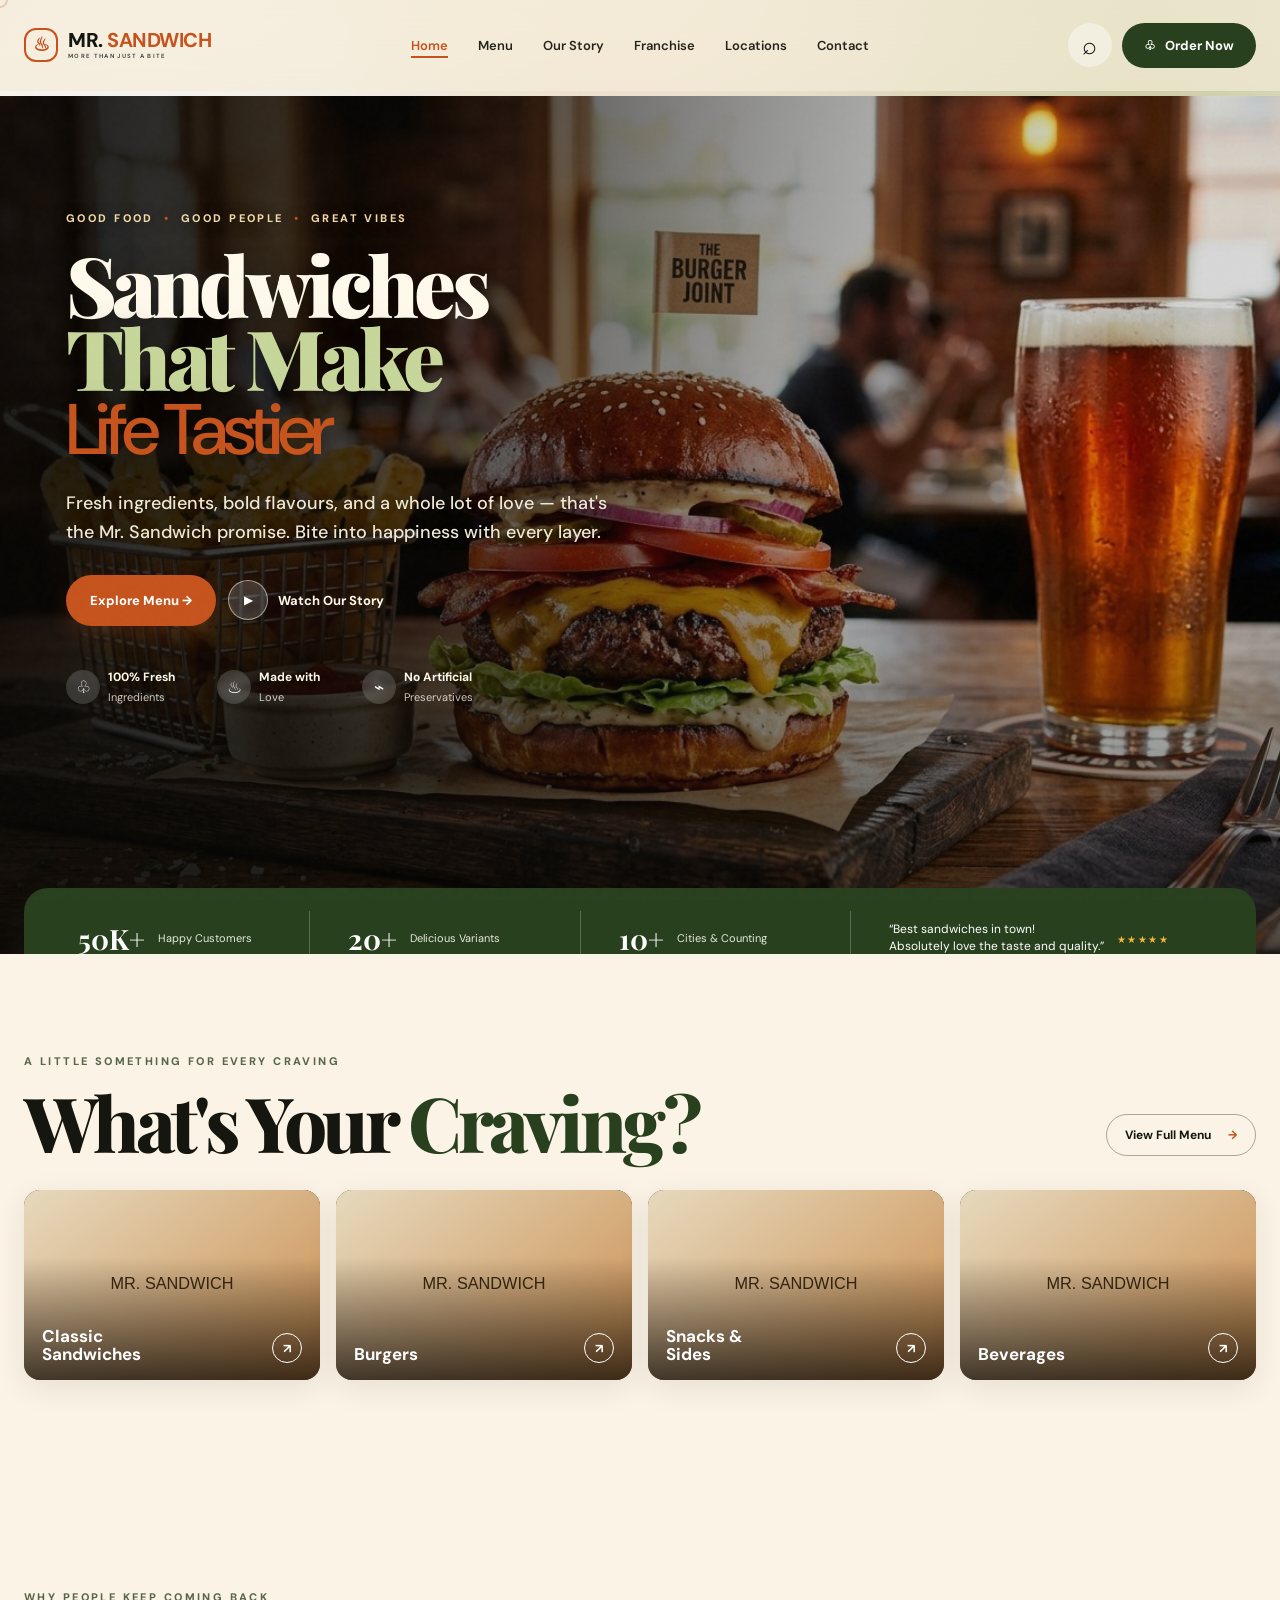
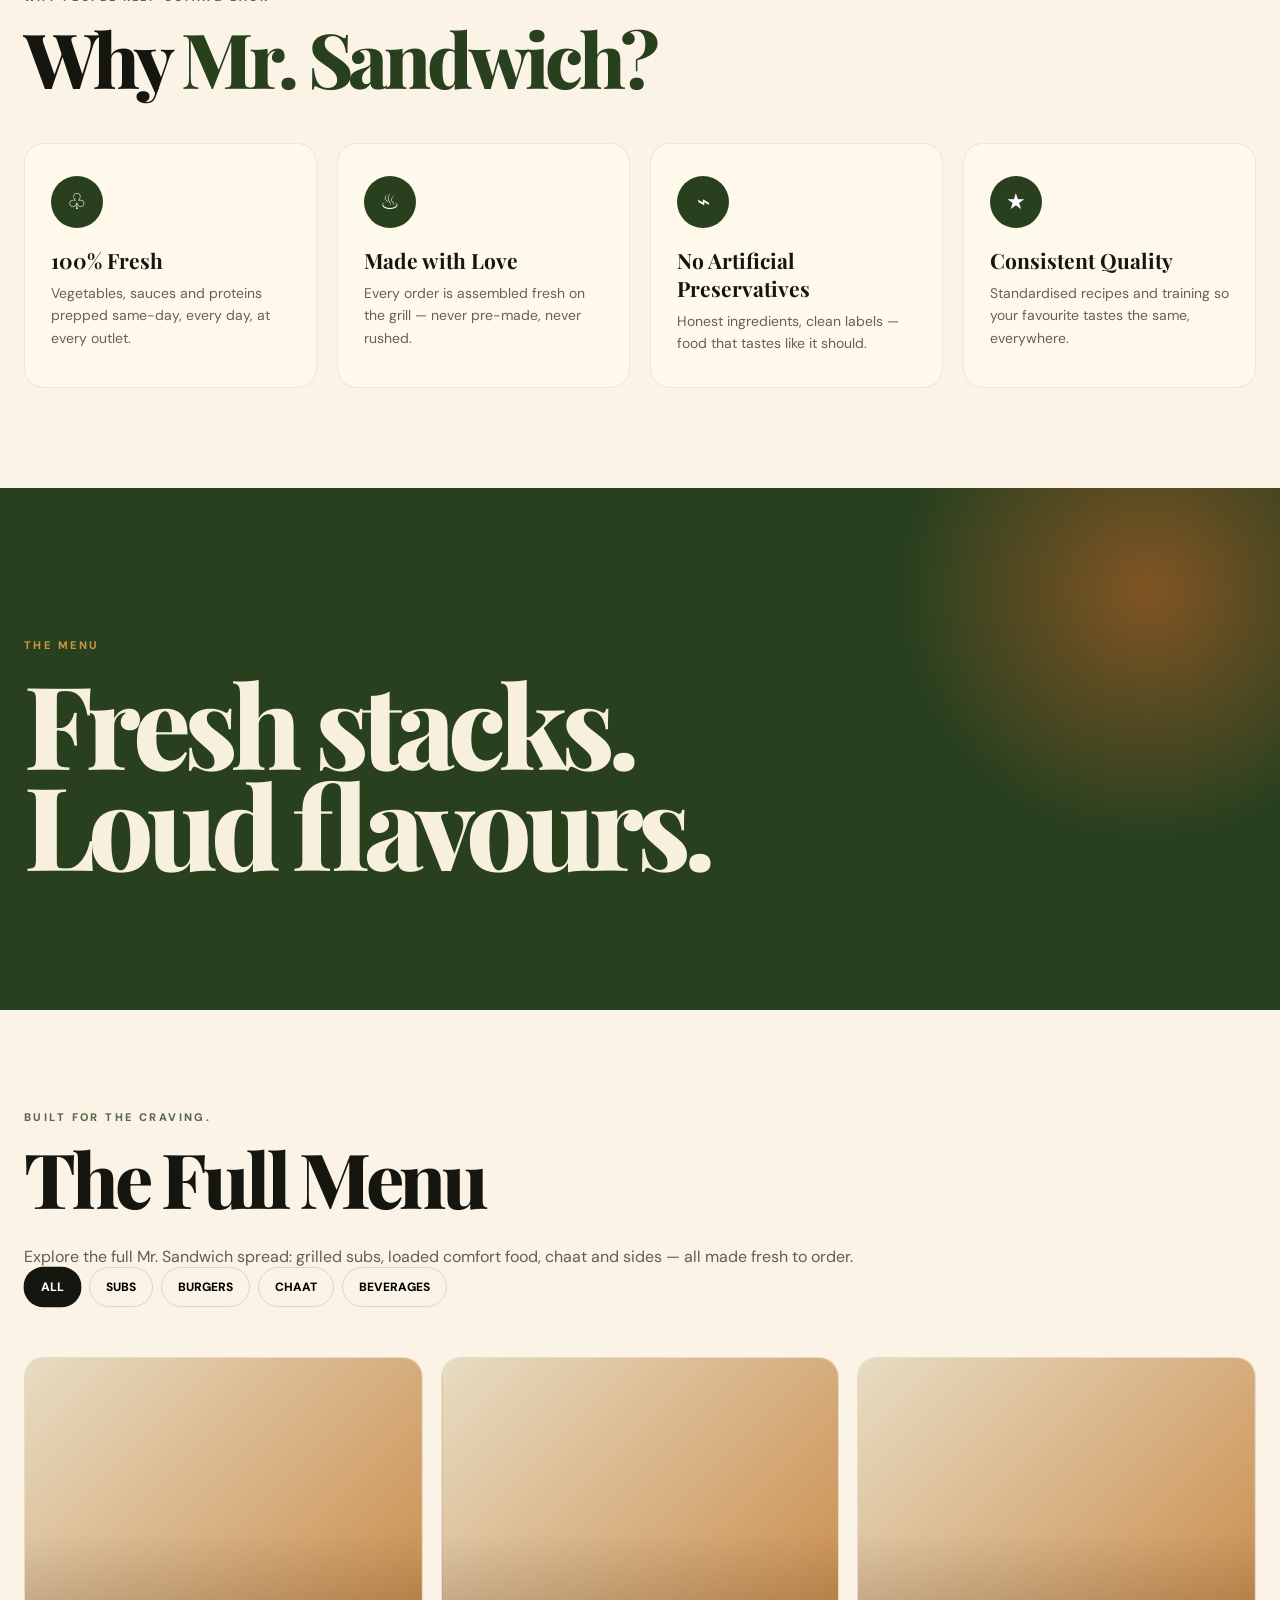
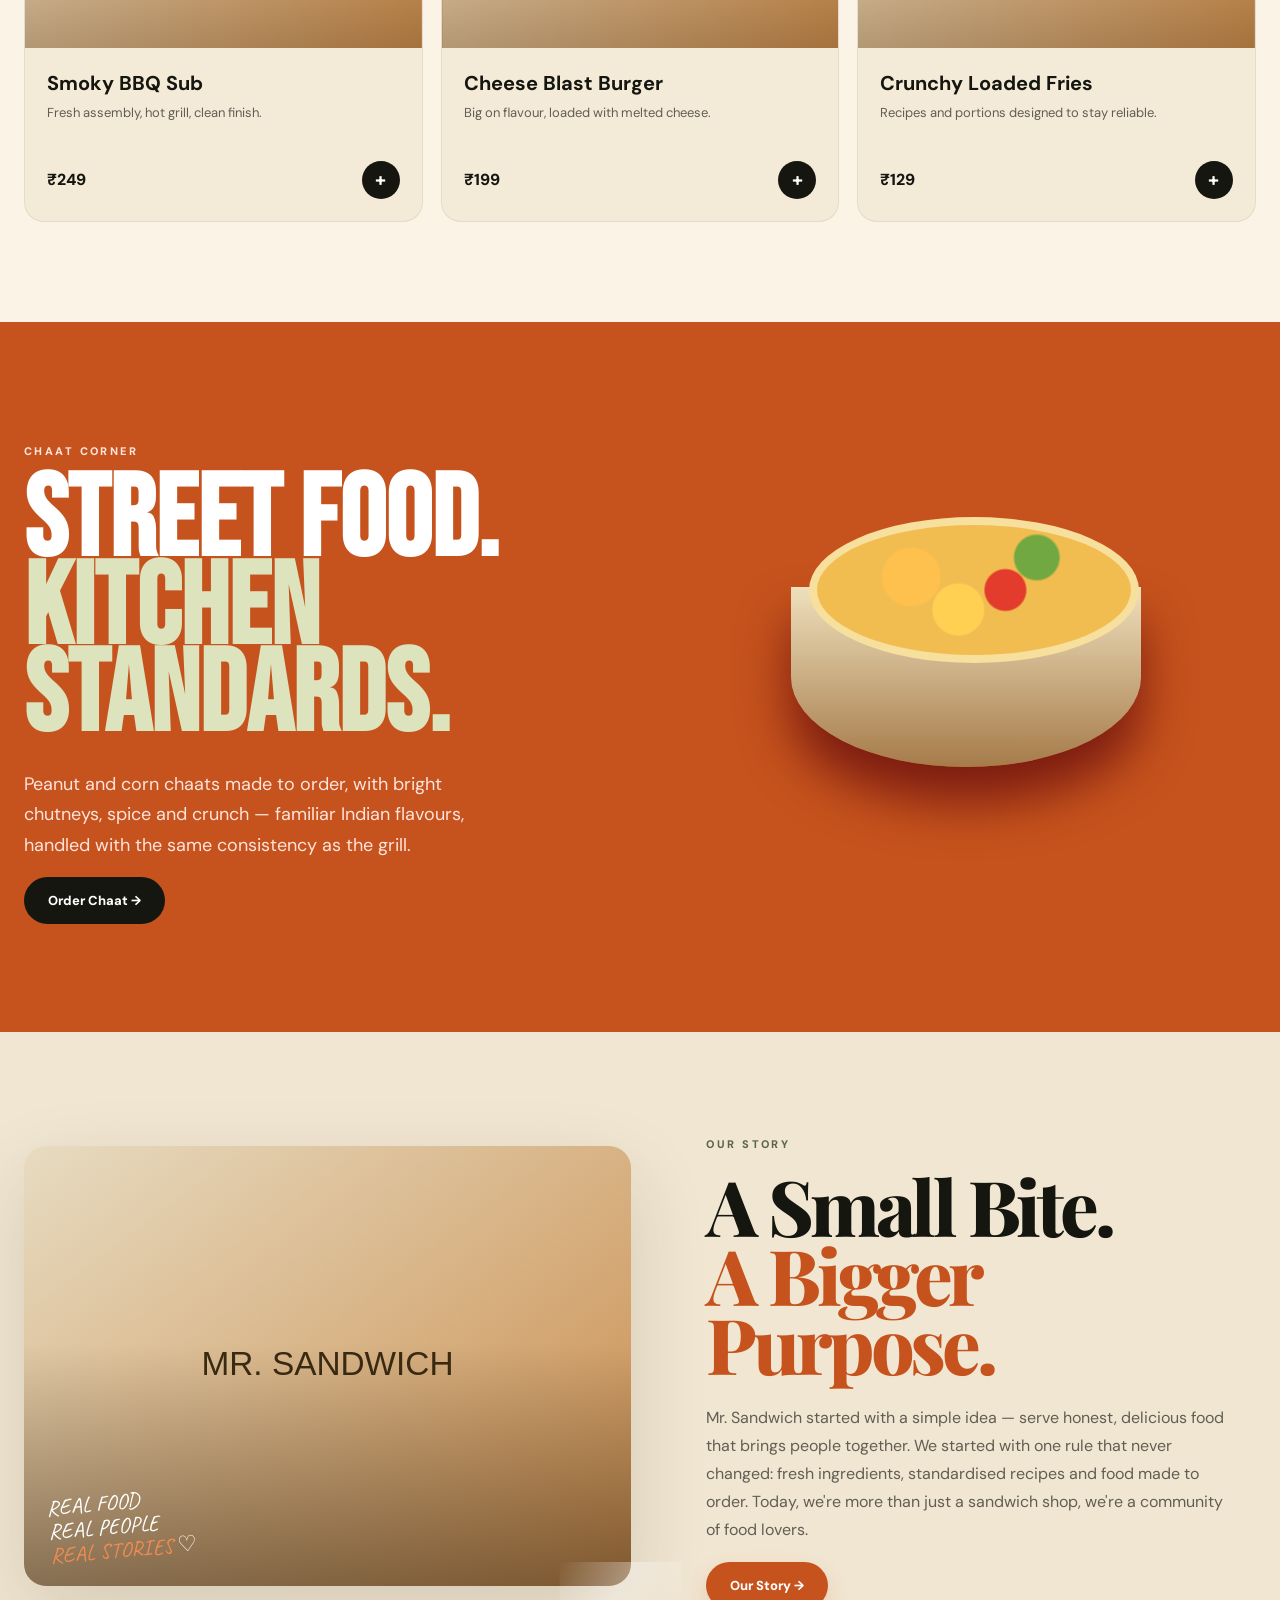
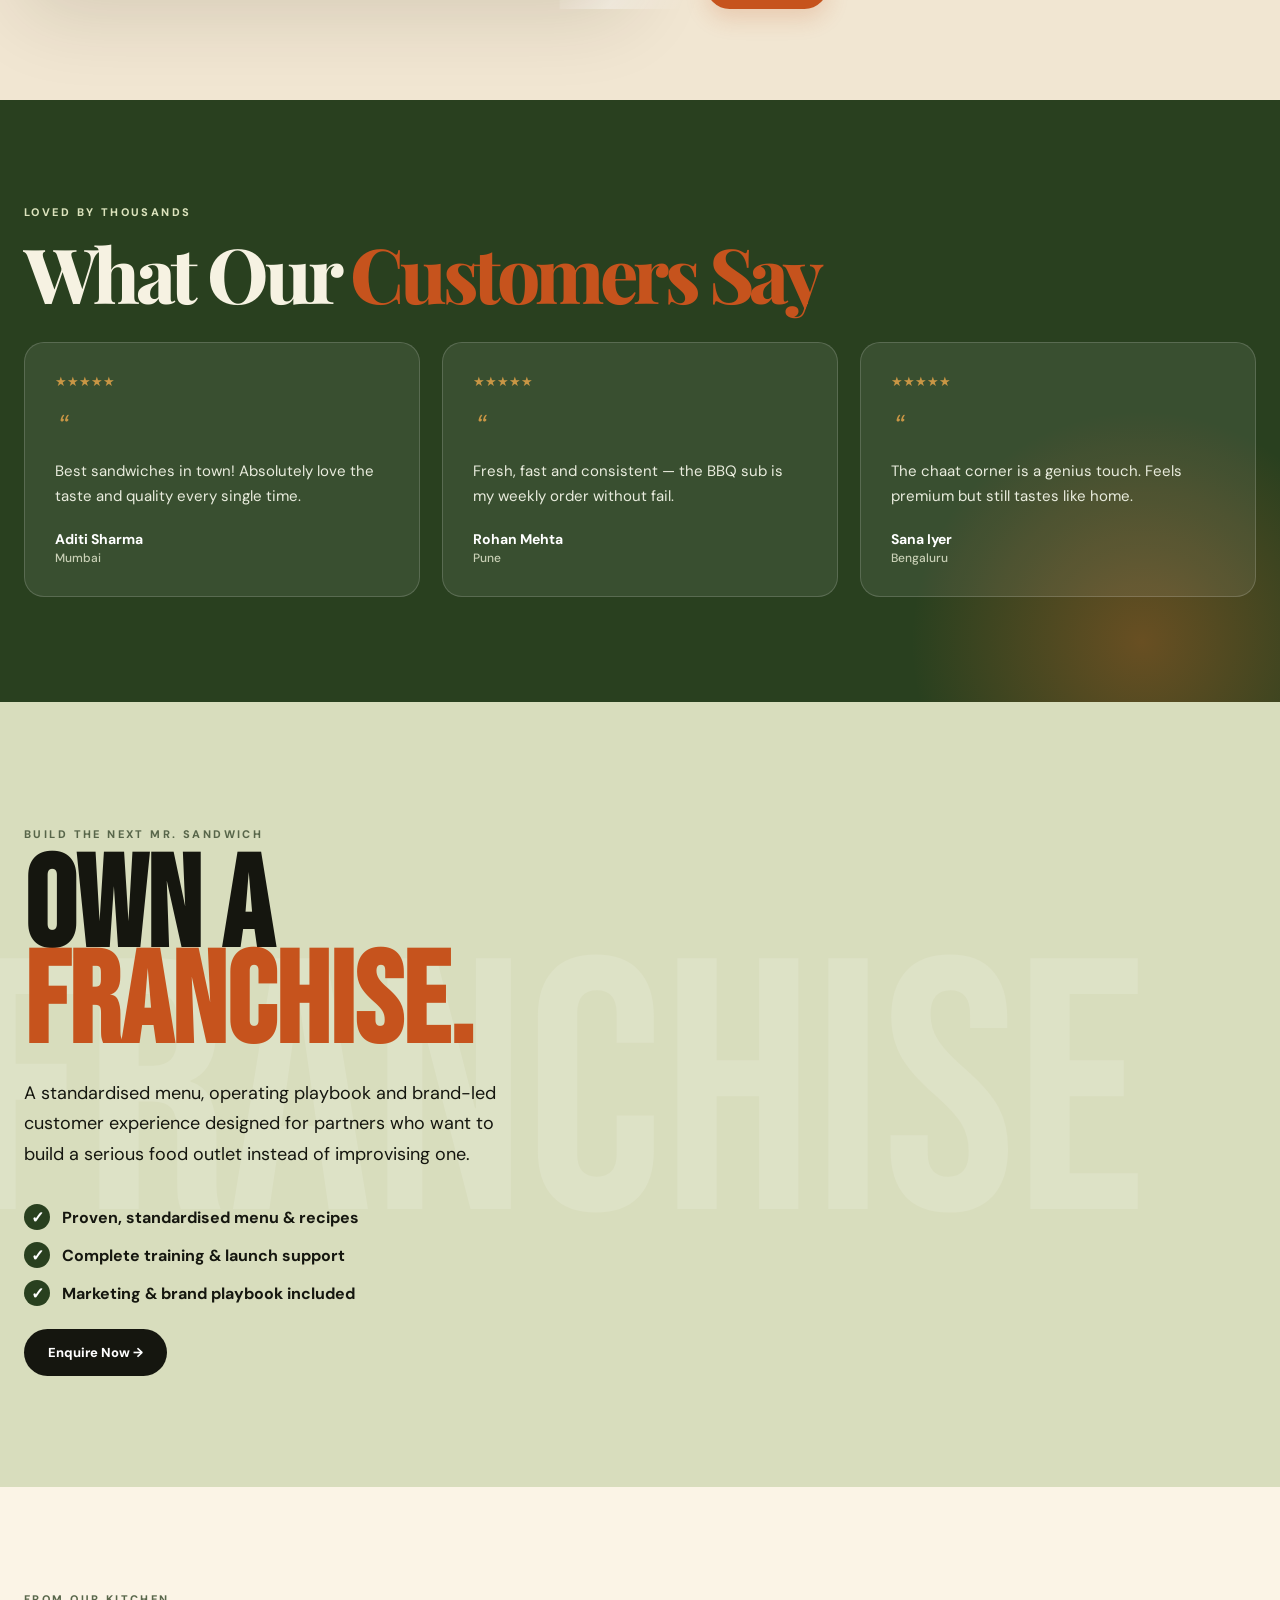
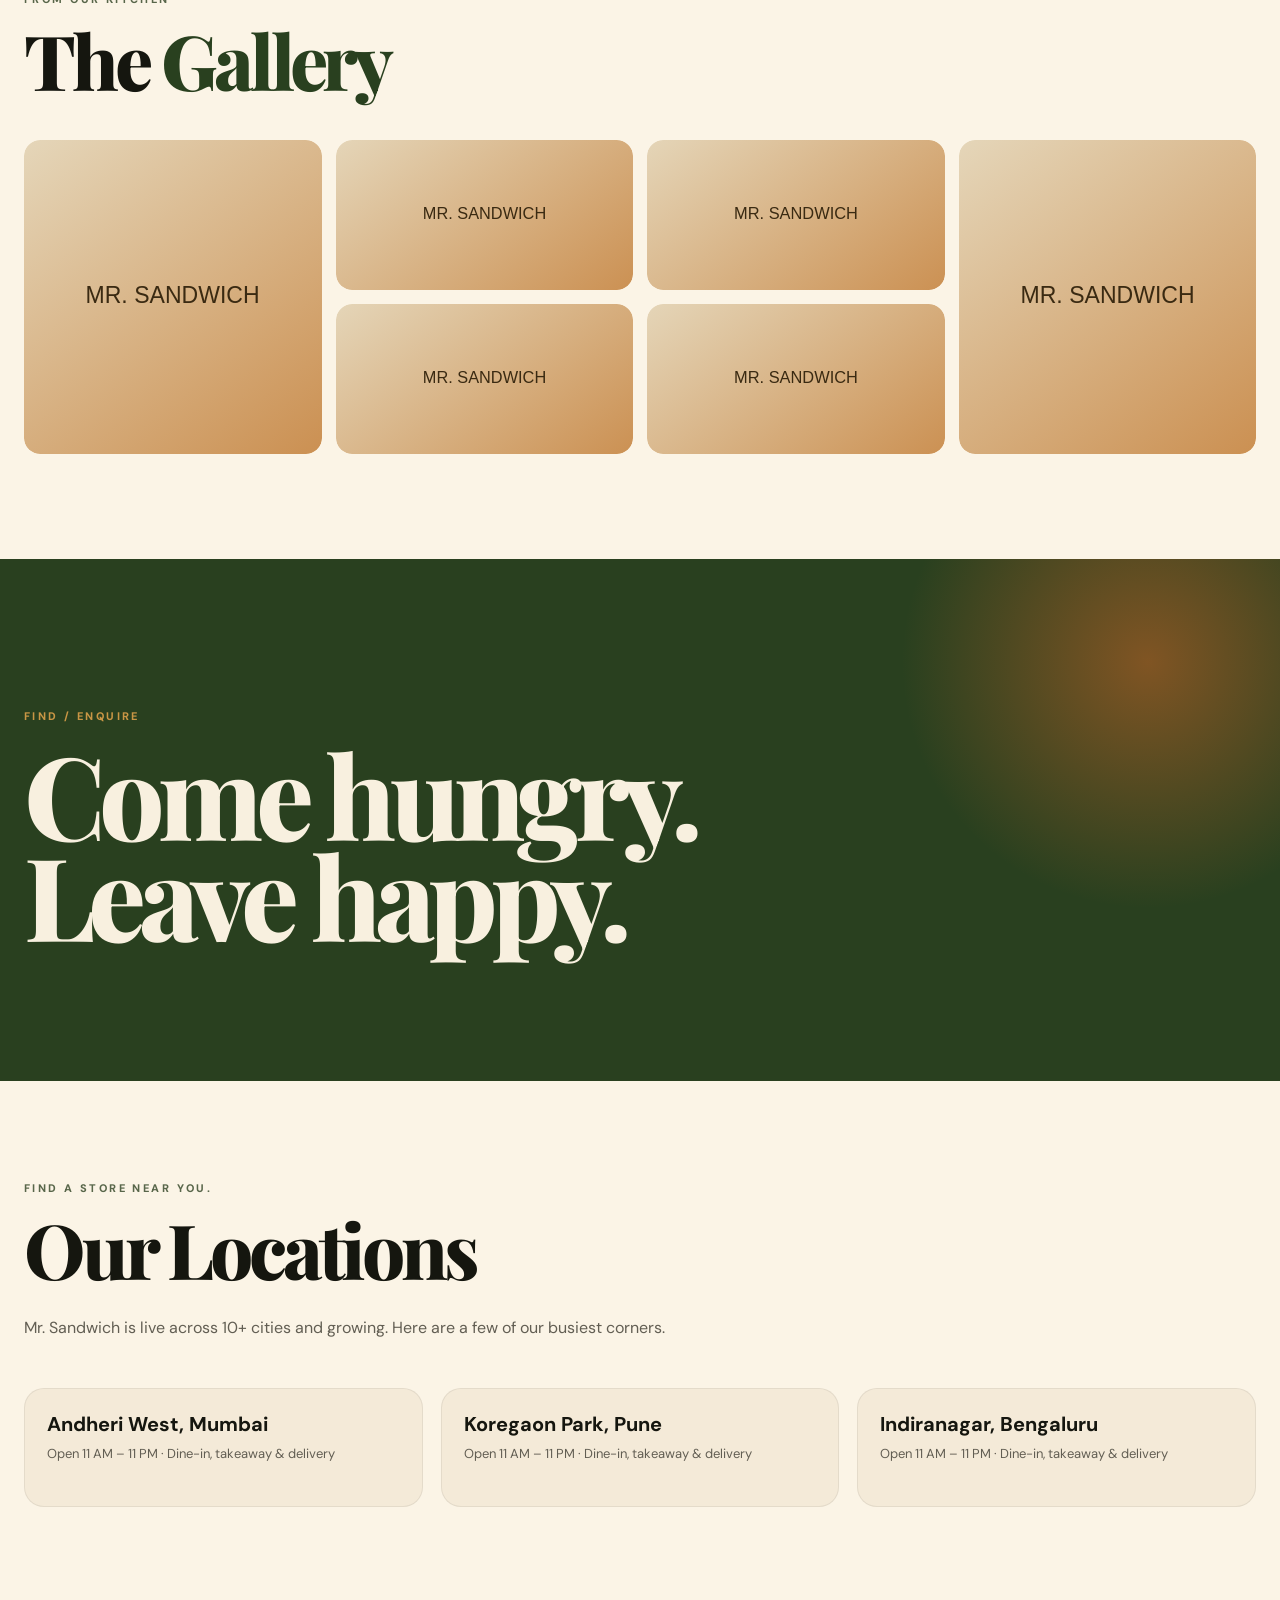
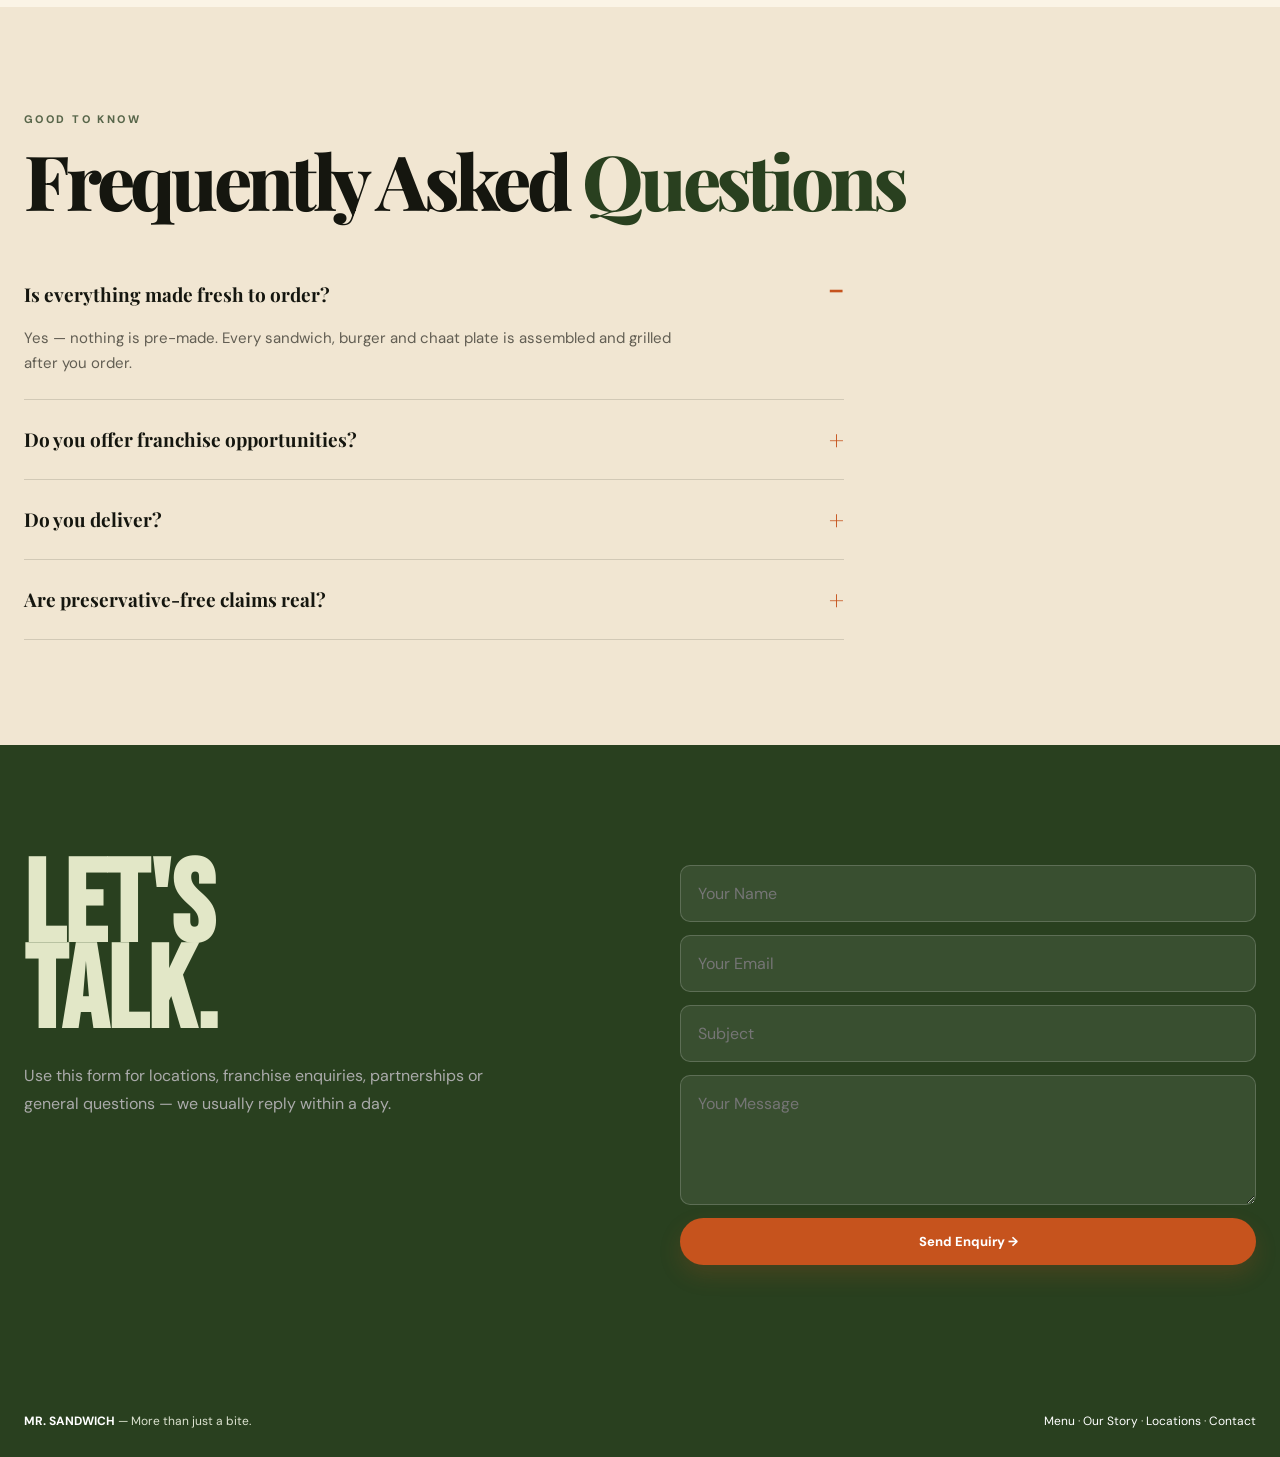
==== commit 14496b84: "Bugs Fixed" ====
--- a/index.html
+++ b/index.html
@@ -1,195 +1,842 @@
 <!doctype html>
 <html lang="en">
-<head>
-<meta charset="utf-8"><link rel="icon" href="data:image/svg+xml,%3Csvg xmlns=%27http://www.w3.org/2000/svg%27 viewBox=%270 0 100 100%27%3E%3Ctext y=%27.9em%27 font-size=%2790%27%3E%F0%9F%A5%AA%3C/text%3E%3C/svg%3E">
-<meta name="viewport" content="width=device-width,initial-scale=1,viewport-fit=cover">
-<meta name="theme-color" content="#f4ead7">
-<title>MR. SANDWICH — More Than Just a Bite</title>
-<meta name="description" content="Mr. Sandwich — fresh ingredients, bold flavours and food made with a little more care.">
-<link rel="preconnect" href="https://fonts.googleapis.com">
-<link rel="preconnect" href="https://fonts.gstatic.com" crossorigin>
-<link href="https://fonts.googleapis.com/css2?family=Bebas+Neue&family=DM+Sans:wght@400;500;600;700;800&family=Playfair+Display:wght@600;700;800;900&family=Caveat:wght@600;700&display=swap" rel="stylesheet">
-<link rel="stylesheet" href="styles.css">
-</head>
-<body class="home-page">
-<div class="cursor" id="cursor"></div>
-<header class="nav" id="nav">
-  <div class="container nav-inner">
-    <a class="brand" href="index.html" aria-label="Mr. Sandwich home"><span class="brand-mark">♨</span><span>MR.<b>SANDWICH</b><small>MORE THAN JUST A BITE</small></span></a>
-    <nav class="navlinks" id="navLinks" aria-label="Primary navigation">
-      <a class="active" href="#home">Home</a><a href="#menu">Menu</a><a href="#story">Our Story</a><a href="#franchise">Franchise</a><a href="#locations">Locations</a><a href="#contact">Contact</a>
+ <head>
+  <meta charset="utf-8"/>
+  <link href="data:image/svg+xml,%3Csvg xmlns=%27http://www.w3.org/2000/svg%27 viewBox=%270 0 100 100%27%3E%3Ctext y=%27.9em%27 font-size=%2790%27%3E%F0%9F%A5%AA%3C/text%3E%3C/svg%3E" rel="icon"/>
+  <meta content="width=device-width,initial-scale=1,viewport-fit=cover" name="viewport"/>
+  <meta content="#f4ead7" name="theme-color"/>
+  <title>
+   MR. SANDWICH &mdash; More Than Just a Bite
+  </title>
+  <meta content="Mr. Sandwich &mdash; fresh ingredients, bold flavours and food made with a little more care." name="description"/>
+  <link href="https://fonts.googleapis.com" rel="preconnect"/>
+  <link crossorigin="" href="https://fonts.gstatic.com" rel="preconnect"/>
+  <link href="https://fonts.googleapis.com/css2?family=Bebas+Neue&amp;family=DM+Sans:wght@400;500;600;700;800&amp;family=Playfair+Display:wght@600;700;800;900&amp;family=Caveat:wght@600;700&amp;display=swap" rel="stylesheet"/>
+  <link href="styles.css" rel="stylesheet"/>
+ </head>
+ <body class="home-page">
+  <div class="cursor" id="cursor">
+  </div>
+  <header class="nav" id="nav">
+   <div class="container nav-inner">
+    <a aria-label="Mr. Sandwich home" class="brand" href="index.html">
+     <span class="brand-mark">
+      ♨
+     </span>
+     <span>
+      MR.
+      <b>
+       SANDWICH
+      </b>
+      <small>
+       MORE THAN JUST A BITE
+      </small>
+     </span>
+    </a>
+    <nav aria-label="Primary navigation" class="navlinks" id="navLinks">
+     <a class="active" href="#home">
+      Home
+     </a>
+     <a href="#menu">
+      Menu
+     </a>
+     <a href="#story">
+      Our Story
+     </a>
+     <a href="#franchise">
+      Franchise
+     </a>
+     <a href="#locations">
+      Locations
+     </a>
+     <a href="#contact">
+      Contact
+     </a>
     </nav>
-    <div class="nav-actions"><button class="search-btn" type="button" aria-label="Search">⌕</button><a class="nav-cta" href="#menu">♧ &nbsp; Order Now</a><button class="menu-btn" id="mobileMenu" type="button" aria-label="Open menu" aria-expanded="false">☰</button></div>
-  </div>
-</header>
-
-<main>
-<!-- PAGE 1 — HOME -->
-<section class="hero-wrap nav-anchor" id="home">
-  <div class="hero-shell">
+    <div class="nav-actions">
+     <button aria-label="Search" class="search-btn" type="button">
+      &telrec;
+     </button>
+     <a class="nav-cta" href="#menu">
+      ♧ &nbsp; Order Now
+     </a>
+     <button aria-expanded="false" aria-label="Open menu" class="menu-btn" id="mobileMenu" type="button">
+      ☰
+     </button>
+    </div>
+   </div>
+  </header>
+  <main>
+   <!-- PAGE 1 — HOME -->
+   <section class="hero-wrap nav-anchor" id="home">
+    <div class="hero-shell">
+     <div class="container">
+      <div class="hero">
+       <div class="hero-copy reveal-hero">
+        <div class="eyebrow">
+         GOOD FOOD
+         <i>
+          &bull;
+         </i>
+         GOOD PEOPLE
+         <i>
+          &bull;
+         </i>
+         GREAT VIBES
+        </div>
+        <h1>
+         Sandwiches
+         <br/>
+         <span>
+          That Make
+         </span>
+         <em>
+          Life Tastier
+         </em>
+        </h1>
+        <p>
+         Fresh ingredients, bold flavours, and a whole lot of love &mdash; that's the Mr. Sandwich promise. Bite into happiness with every layer.
+        </p>
+        <div class="actions">
+         <a class="btn btn-primary" href="#menu">
+          Explore Menu
+          <span>
+           &rarr;
+          </span>
+         </a>
+         <a class="story-link" href="#story">
+          <span class="play">
+           ▶
+          </span>
+          Watch Our Story
+         </a>
+        </div>
+        <div class="feature-row">
+         <div>
+          <span class="feature-icon">
+           ♧
+          </span>
+          <b>
+           100% Fresh
+          </b>
+          <small>
+           Ingredients
+          </small>
+         </div>
+         <div>
+          <span class="feature-icon">
+           ♨
+          </span>
+          <b>
+           Made with
+          </b>
+          <small>
+           Love
+          </small>
+         </div>
+         <div>
+          <span class="feature-icon">
+           ⌁
+          </span>
+          <b>
+           No Artificial
+          </b>
+          <small>
+           Preservatives
+          </small>
+         </div>
+        </div>
+       </div>
+      </div>
+      <div class="stats-bar">
+       <div>
+        <strong>
+         50K+
+        </strong>
+        <span>
+         Happy Customers
+        </span>
+       </div>
+       <div>
+        <strong>
+         20+
+        </strong>
+        <span>
+         Delicious Variants
+        </span>
+       </div>
+       <div>
+        <strong>
+         10+
+        </strong>
+        <span>
+         Cities &amp; Counting
+        </span>
+       </div>
+       <div class="quote">
+        &ldquo;Best sandwiches in town!
+        <br/>
+        Absolutely love the taste and quality.&rdquo;
+        <small>
+         &starf;&starf;&starf;&starf;&starf;
+        </small>
+       </div>
+      </div>
+     </div>
+    </div>
+   </section>
+   <!-- PAGE 2 — CRAVING / CATEGORIES -->
+   <section class="craving-section nav-anchor" id="craving">
     <div class="container">
-    <div class="hero">
-      <div class="hero-copy reveal-hero">
-        <div class="eyebrow">GOOD FOOD <i>•</i> GOOD PEOPLE <i>•</i> GREAT VIBES</div>
-        <h1>Sandwiches<br><span>That Make</span><em>Life Tastier</em></h1>
-        <p>Fresh ingredients, bold flavours, and a whole lot of love — that's the Mr. Sandwich promise. Bite into happiness with every layer.</p>
-        <div class="actions"><a class="btn btn-primary" href="#menu">Explore Menu <span>→</span></a><a class="story-link" href="#story"><span class="play">▶</span> Watch Our Story</a></div>
-        <div class="feature-row">
-          <div><span class="feature-icon">♧</span><b>100% Fresh</b><small>Ingredients</small></div>
-          <div><span class="feature-icon">♨</span><b>Made with</b><small>Love</small></div>
-          <div><span class="feature-icon">⌁</span><b>No Artificial</b><small>Preservatives</small></div>
+     <div class="section-head">
+      <div>
+       <div class="eyebrow">
+        A LITTLE SOMETHING FOR EVERY CRAVING
+       </div>
+       <h2>
+        What's Your
+        <span>
+         Craving?
+        </span>
+       </h2>
+      </div>
+      <a class="outline-link" href="#menu">
+       View Full Menu
+       <b>
+        &rarr;
+       </b>
+      </a>
+     </div>
+     <div class="category-grid">
+      <a class="category-card" href="#menu">
+       <img alt="Classic sandwich" onerror="this.onerror=null;this.src='data:image/svg+xml,%3Csvg xmlns=%27http://www.w3.org/2000/svg%27 viewBox=%270 0 400 300%27%3E%3Cdefs%3E%3ClinearGradient id=%27g%27 x1=%270%27 y1=%270%27 x2=%271%27 y2=%271%27%3E%3Cstop offset=%270%27 stop-color=%27%23e7dcc2%27/%3E%3Cstop offset=%271%27 stop-color=%27%23c98a49%27/%3E%3C/linearGradient%3E%3C/defs%3E%3Crect width=%27400%27 height=%27300%27 fill=%27url(%23g)%27/%3E%3Ctext x=%2750%25%27 y=%2750%25%27 font-family=%27sans-serif%27 font-size=%2722%27 fill=%27%233a2a12%27 text-anchor=%27middle%27 dominant-baseline=%27middle%27%3EMR. SANDWICH%3C/text%3E%3C/svg%3E'" src="https://images.unsplash.com/photo-1553909489-cd47e0907980?auto=format&amp;fit=crop&amp;w=900&amp;q=82"/>
+       <span>
+        Classic
+        <br/>
+        Sandwiches
+        <b>
+         &nearrow;
+        </b>
+       </span>
+      </a>
+      <a class="category-card" href="#menu">
+       <img alt="Burger" onerror="this.onerror=null;this.src='data:image/svg+xml,%3Csvg xmlns=%27http://www.w3.org/2000/svg%27 viewBox=%270 0 400 300%27%3E%3Cdefs%3E%3ClinearGradient id=%27g%27 x1=%270%27 y1=%270%27 x2=%271%27 y2=%271%27%3E%3Cstop offset=%270%27 stop-color=%27%23e7dcc2%27/%3E%3Cstop offset=%271%27 stop-color=%27%23c98a49%27/%3E%3C/linearGradient%3E%3C/defs%3E%3Crect width=%27400%27 height=%27300%27 fill=%27url(%23g)%27/%3E%3Ctext x=%2750%25%27 y=%2750%25%27 font-family=%27sans-serif%27 font-size=%2722%27 fill=%27%233a2a12%27 text-anchor=%27middle%27 dominant-baseline=%27middle%27%3EMR. SANDWICH%3C/text%3E%3C/svg%3E'" src="https://images.unsplash.com/photo-1568901346375-23c9450c58cd?auto=format&amp;fit=crop&amp;w=900&amp;q=82"/>
+       <span>
+        Burgers
+        <b>
+         &nearrow;
+        </b>
+       </span>
+      </a>
+      <a class="category-card" href="#menu">
+       <img alt="Fries" onerror="this.onerror=null;this.src='data:image/svg+xml,%3Csvg xmlns=%27http://www.w3.org/2000/svg%27 viewBox=%270 0 400 300%27%3E%3Cdefs%3E%3ClinearGradient id=%27g%27 x1=%270%27 y1=%270%27 x2=%271%27 y2=%271%27%3E%3Cstop offset=%270%27 stop-color=%27%23e7dcc2%27/%3E%3Cstop offset=%271%27 stop-color=%27%23c98a49%27/%3E%3C/linearGradient%3E%3C/defs%3E%3Crect width=%27400%27 height=%27300%27 fill=%27url(%23g)%27/%3E%3Ctext x=%2750%25%27 y=%2750%25%27 font-family=%27sans-serif%27 font-size=%2722%27 fill=%27%233a2a12%27 text-anchor=%27middle%27 dominant-baseline=%27middle%27%3EMR. SANDWICH%3C/text%3E%3C/svg%3E'" src="https://images.unsplash.com/photo-1573080496219-bb080dd4f877?auto=format&amp;fit=crop&amp;w=900&amp;q=82"/>
+       <span>
+        Snacks &amp;
+        <br/>
+        Sides
+        <b>
+         &nearrow;
+        </b>
+       </span>
+      </a>
+      <a class="category-card" href="#menu">
+       <img alt="Refreshing drink" onerror="this.onerror=null;this.src='data:image/svg+xml,%3Csvg xmlns=%27http://www.w3.org/2000/svg%27 viewBox=%270 0 400 300%27%3E%3Cdefs%3E%3ClinearGradient id=%27g%27 x1=%270%27 y1=%270%27 x2=%271%27 y2=%271%27%3E%3Cstop offset=%270%27 stop-color=%27%23e7dcc2%27/%3E%3Cstop offset=%271%27 stop-color=%27%23c98a49%27/%3E%3C/linearGradient%3E%3C/defs%3E%3Crect width=%27400%27 height=%27300%27 fill=%27url(%23g)%27/%3E%3Ctext x=%2750%25%27 y=%2750%25%27 font-family=%27sans-serif%27 font-size=%2722%27 fill=%27%233a2a12%27 text-anchor=%27middle%27 dominant-baseline=%27middle%27%3EMR. SANDWICH%3C/text%3E%3C/svg%3E'" src="https://images.unsplash.com/photo-1544145945-f90425340c7e?auto=format&amp;fit=crop&amp;w=900&amp;q=82"/>
+       <span>
+        Beverages
+        <b>
+         &nearrow;
+        </b>
+       </span>
+      </a>
+     </div>
+    </div>
+   </section>
+   <!-- PAGE 3 — WHY MR. SANDWICH -->
+   <section class="whyus nav-anchor" id="whyus">
+    <div class="container">
+     <div class="section-head reveal-up">
+      <div>
+       <div class="eyebrow">
+        WHY PEOPLE KEEP COMING BACK
+       </div>
+       <h2>
+        Why
+        <span>
+         Mr. Sandwich?
+        </span>
+       </h2>
+      </div>
+     </div>
+     <div class="whyus-grid">
+      <div class="whyus-card reveal-up">
+       <i>
+        ♧
+       </i>
+       <h3>
+        100% Fresh
+       </h3>
+       <p>
+        Vegetables, sauces and proteins prepped same-day, every day, at every outlet.
+       </p>
+      </div>
+      <div class="whyus-card reveal-up">
+       <i>
+        ♨
+       </i>
+       <h3>
+        Made with Love
+       </h3>
+       <p>
+        Every order is assembled fresh on the grill &mdash; never pre-made, never rushed.
+       </p>
+      </div>
+      <div class="whyus-card reveal-up">
+       <i>
+        ⌁
+       </i>
+       <h3>
+        No Artificial Preservatives
+       </h3>
+       <p>
+        Honest ingredients, clean labels &mdash; food that tastes like it should.
+       </p>
+      </div>
+      <div class="whyus-card reveal-up">
+       <i>
+        &starf;
+       </i>
+       <h3>
+        Consistent Quality
+       </h3>
+       <p>
+        Standardised recipes and training so your favourite tastes the same, everywhere.
+       </p>
+      </div>
+     </div>
+    </div>
+   </section>
+   <!-- PAGE 4 — MENU -->
+   <section class="page-hero nav-anchor" id="menu">
+    <div class="container reveal-up">
+     <div class="eyebrow" style="color:var(--gold)">
+      THE MENU
+     </div>
+     <h1>
+      Fresh stacks.
+      <br/>
+      Loud flavours.
+     </h1>
+    </div>
+   </section>
+   <section class="page-copy">
+    <div class="container">
+     <div class="eyebrow">
+      Built for the craving.
+     </div>
+     <div class="section-head">
+      <h2>
+       The Full Menu
+      </h2>
+     </div>
+     <p>
+      Explore the full Mr. Sandwich spread: grilled subs, loaded comfort food, chaat and sides &mdash; all made fresh to order.
+     </p>
+     <div class="filters">
+      <button class="filter active">
+       All
+      </button>
+      <button class="filter">
+       Subs
+      </button>
+      <button class="filter">
+       Burgers
+      </button>
+      <button class="filter">
+       Chaat
+      </button>
+      <button class="filter">
+       Beverages
+      </button>
+     </div>
+     <div class="page-cards">
+      <article class="food-card reveal">
+       <div class="food-img" style="background-image:url('https://images.unsplash.com/photo-1550507992-eb63ffee0847?auto=format&amp;fit=crop&amp;w=1000&amp;q=85')">
+       </div>
+       <div class="food-info">
+        <h3>
+         Smoky BBQ Sub
+        </h3>
+        <p>
+         Fresh assembly, hot grill, clean finish.
+        </p>
+        <div class="price">
+         <span>
+          ₹249
+         </span>
+         <span class="plus">
+          +
+         </span>
         </div>
-      </div>
-    </div>
-    <div class="stats-bar">
-      <div><strong>50K+</strong><span>Happy Customers</span></div><div><strong>20+</strong><span>Delicious Variants</span></div><div><strong>10+</strong><span>Cities &amp; Counting</span></div><div class="quote">“Best sandwiches in town!<br>Absolutely love the taste and quality.” <small>★★★★★</small></div>
-    </div>
-    </div>
-  </div>
-</section>
-
-<!-- PAGE 2 — CRAVING / CATEGORIES -->
-<section class="craving-section nav-anchor" id="craving"><div class="container">
-  <div class="section-head"><div><div class="eyebrow">A LITTLE SOMETHING FOR EVERY CRAVING</div><h2>What's Your <span>Craving?</span></h2></div><a class="outline-link" href="#menu">View Full Menu <b>→</b></a></div>
-  <div class="category-grid">
-    <a class="category-card" href="#menu"><img src="https://images.unsplash.com/photo-1553909489-cd47e0907980?auto=format&fit=crop&w=900&q=82" alt="Classic sandwich" onerror="this.onerror=null;this.src='data:image/svg+xml,%3Csvg xmlns=%27http://www.w3.org/2000/svg%27 viewBox=%270 0 400 300%27%3E%3Cdefs%3E%3ClinearGradient id=%27g%27 x1=%270%27 y1=%270%27 x2=%271%27 y2=%271%27%3E%3Cstop offset=%270%27 stop-color=%27%23e7dcc2%27/%3E%3Cstop offset=%271%27 stop-color=%27%23c98a49%27/%3E%3C/linearGradient%3E%3C/defs%3E%3Crect width=%27400%27 height=%27300%27 fill=%27url(%23g)%27/%3E%3Ctext x=%2750%25%27 y=%2750%25%27 font-family=%27sans-serif%27 font-size=%2722%27 fill=%27%233a2a12%27 text-anchor=%27middle%27 dominant-baseline=%27middle%27%3EMR. SANDWICH%3C/text%3E%3C/svg%3E'"><span>Classic<br>Sandwiches <b>↗</b></span></a>
-    <a class="category-card" href="#menu"><img src="https://images.unsplash.com/photo-1568901346375-23c9450c58cd?auto=format&fit=crop&w=900&q=82" alt="Burger" onerror="this.onerror=null;this.src='data:image/svg+xml,%3Csvg xmlns=%27http://www.w3.org/2000/svg%27 viewBox=%270 0 400 300%27%3E%3Cdefs%3E%3ClinearGradient id=%27g%27 x1=%270%27 y1=%270%27 x2=%271%27 y2=%271%27%3E%3Cstop offset=%270%27 stop-color=%27%23e7dcc2%27/%3E%3Cstop offset=%271%27 stop-color=%27%23c98a49%27/%3E%3C/linearGradient%3E%3C/defs%3E%3Crect width=%27400%27 height=%27300%27 fill=%27url(%23g)%27/%3E%3Ctext x=%2750%25%27 y=%2750%25%27 font-family=%27sans-serif%27 font-size=%2722%27 fill=%27%233a2a12%27 text-anchor=%27middle%27 dominant-baseline=%27middle%27%3EMR. SANDWICH%3C/text%3E%3C/svg%3E'"><span>Burgers <b>↗</b></span></a>
-    <a class="category-card" href="#menu"><img src="https://images.unsplash.com/photo-1573080496219-bb080dd4f877?auto=format&fit=crop&w=900&q=82" alt="Fries" onerror="this.onerror=null;this.src='data:image/svg+xml,%3Csvg xmlns=%27http://www.w3.org/2000/svg%27 viewBox=%270 0 400 300%27%3E%3Cdefs%3E%3ClinearGradient id=%27g%27 x1=%270%27 y1=%270%27 x2=%271%27 y2=%271%27%3E%3Cstop offset=%270%27 stop-color=%27%23e7dcc2%27/%3E%3Cstop offset=%271%27 stop-color=%27%23c98a49%27/%3E%3C/linearGradient%3E%3C/defs%3E%3Crect width=%27400%27 height=%27300%27 fill=%27url(%23g)%27/%3E%3Ctext x=%2750%25%27 y=%2750%25%27 font-family=%27sans-serif%27 font-size=%2722%27 fill=%27%233a2a12%27 text-anchor=%27middle%27 dominant-baseline=%27middle%27%3EMR. SANDWICH%3C/text%3E%3C/svg%3E'"><span>Snacks &amp;<br>Sides <b>↗</b></span></a>
-    <a class="category-card" href="#menu"><img src="https://images.unsplash.com/photo-1544145945-f90425340c7e?auto=format&fit=crop&w=900&q=82" alt="Refreshing drink" onerror="this.onerror=null;this.src='data:image/svg+xml,%3Csvg xmlns=%27http://www.w3.org/2000/svg%27 viewBox=%270 0 400 300%27%3E%3Cdefs%3E%3ClinearGradient id=%27g%27 x1=%270%27 y1=%270%27 x2=%271%27 y2=%271%27%3E%3Cstop offset=%270%27 stop-color=%27%23e7dcc2%27/%3E%3Cstop offset=%271%27 stop-color=%27%23c98a49%27/%3E%3C/linearGradient%3E%3C/defs%3E%3Crect width=%27400%27 height=%27300%27 fill=%27url(%23g)%27/%3E%3Ctext x=%2750%25%27 y=%2750%25%27 font-family=%27sans-serif%27 font-size=%2722%27 fill=%27%233a2a12%27 text-anchor=%27middle%27 dominant-baseline=%27middle%27%3EMR. SANDWICH%3C/text%3E%3C/svg%3E'"><span>Beverages <b>↗</b></span></a>
-  </div>
-</div></section>
-
-<!-- PAGE 3 — WHY MR. SANDWICH -->
-<section class="whyus nav-anchor" id="whyus"><div class="container">
-  <div class="section-head reveal-up"><div><div class="eyebrow">WHY PEOPLE KEEP COMING BACK</div><h2>Why <span>Mr. Sandwich?</span></h2></div></div>
-  <div class="whyus-grid">
-    <div class="whyus-card reveal-up"><i>♧</i><h3>100% Fresh</h3><p>Vegetables, sauces and proteins prepped same-day, every day, at every outlet.</p></div>
-    <div class="whyus-card reveal-up"><i>♨</i><h3>Made with Love</h3><p>Every order is assembled fresh on the grill — never pre-made, never rushed.</p></div>
-    <div class="whyus-card reveal-up"><i>⌁</i><h3>No Artificial Preservatives</h3><p>Honest ingredients, clean labels — food that tastes like it should.</p></div>
-    <div class="whyus-card reveal-up"><i>★</i><h3>Consistent Quality</h3><p>Standardised recipes and training so your favourite tastes the same, everywhere.</p></div>
-  </div>
-</div></section>
-
-<!-- PAGE 4 — MENU -->
-<section class="page-hero nav-anchor" id="menu"><div class="container reveal-up"><div class="eyebrow" style="color:var(--gold)">THE MENU</div><h1>Fresh stacks.<br>Loud flavours.</h1></div></section>
-<section class="page-copy"><div class="container">
-  <div class="eyebrow">Built for the craving.</div>
-  <div class="section-head"><h2>The Full Menu</h2></div>
-  <p>Explore the full Mr. Sandwich spread: grilled subs, loaded comfort food, chaat and sides — all made fresh to order.</p>
-  <div class="filters">
-    <button class="filter active">All</button><button class="filter">Subs</button><button class="filter">Burgers</button><button class="filter">Chaat</button><button class="filter">Beverages</button>
-  </div>
-  <div class="page-cards">
-    <article class="food-card reveal"><div class="food-img" style="background-image:url('https://images.unsplash.com/photo-1550507992-eb63ffee0847?auto=format&fit=crop&w=1000&q=85')"></div><div class="food-info"><h3>Smoky BBQ Sub</h3><p>Fresh assembly, hot grill, clean finish.</p><div class="price"><span>₹249</span><span class="plus">+</span></div></div></article>
-    <article class="food-card reveal"><div class="food-img" style="background-image:url('https://images.unsplash.com/photo-1568901346375-23c9450c58cd?auto=format&fit=crop&w=1000&q=85')"></div><div class="food-info"><h3>Cheese Blast Burger</h3><p>Big on flavour, loaded with melted cheese.</p><div class="price"><span>₹199</span><span class="plus">+</span></div></div></article>
-    <article class="food-card reveal"><div class="food-img" style="background-image:url('https://images.unsplash.com/photo-1573080496219-bb080dd4f877?auto=format&fit=crop&w=1000&q=85')"></div><div class="food-info"><h3>Crunchy Loaded Fries</h3><p>Recipes and portions designed to stay reliable.</p><div class="price"><span>₹129</span><span class="plus">+</span></div></div></article>
-  </div>
-</div></section>
-
-<!-- PAGE 5 — CHAAT CORNER -->
-<section class="chaat nav-anchor" id="chaat"><div class="container chaat-grid">
-  <div class="reveal-left"><div class="eyebrow" style="color:#ffe4dd">CHAAT CORNER</div><h2>Street food.<br><span>Kitchen standards.</span></h2><p>Peanut and corn chaats made to order, with bright chutneys, spice and crunch — familiar Indian flavours, handled with the same consistency as the grill.</p><a class="btn btn-dark" href="#menu">Order Chaat <span>→</span></a></div>
-  <div class="chaat-art reveal-right"><div class="bowl"></div></div>
-</div></section>
-
-<!-- PAGE 6 — OUR STORY -->
-<section class="story-preview nav-anchor" id="story"><div class="container story-preview-grid"><div class="story-photo reveal-left"><img src="https://images.unsplash.com/photo-1552566626-52f8b828add9?auto=format&fit=crop&w=1200&q=85" alt="Warm Mr. Sandwich style restaurant interior" onerror="this.onerror=null;this.src='data:image/svg+xml,%3Csvg xmlns=%27http://www.w3.org/2000/svg%27 viewBox=%270 0 400 300%27%3E%3Cdefs%3E%3ClinearGradient id=%27g%27 x1=%270%27 y1=%270%27 x2=%271%27 y2=%271%27%3E%3Cstop offset=%270%27 stop-color=%27%23e7dcc2%27/%3E%3Cstop offset=%271%27 stop-color=%27%23c98a49%27/%3E%3C/linearGradient%3E%3C/defs%3E%3Crect width=%27400%27 height=%27300%27 fill=%27url(%23g)%27/%3E%3Ctext x=%2750%25%27 y=%2750%25%27 font-family=%27sans-serif%27 font-size=%2722%27 fill=%27%233a2a12%27 text-anchor=%27middle%27 dominant-baseline=%27middle%27%3EMR. SANDWICH%3C/text%3E%3C/svg%3E'"><span>REAL FOOD<br>REAL PEOPLE<br><em>REAL STORIES</em> ♡</span></div><div class="reveal-right"><div class="eyebrow">OUR STORY</div><h2>A Small Bite.<br><span>A Bigger Purpose.</span></h2><p>Mr. Sandwich started with a simple idea — serve honest, delicious food that brings people together. We started with one rule that never changed: fresh ingredients, standardised recipes and food made to order. Today, we're more than just a sandwich shop, we're a community of food lovers.</p><a class="btn btn-primary" href="#franchise">Our Story <span>→</span></a></div></div></section>
-
-<!-- PAGE 7 — TESTIMONIALS -->
-<section class="testimonials nav-anchor" id="testimonials"><div class="container">
-  <div class="section-head reveal-up"><div><div class="eyebrow" style="color:#dce3bd">LOVED BY THOUSANDS</div><h2>What Our <span>Customers Say</span></h2></div></div>
-  <div class="testi-grid">
-    <div class="testi-card reveal-up"><div class="testi-stars">★★★★★</div><p class="testi-quote"><em>“</em>Best sandwiches in town! Absolutely love the taste and quality every single time.</p><div class="testi-name">Aditi Sharma<small>Mumbai</small></div></div>
-    <div class="testi-card reveal-up"><div class="testi-stars">★★★★★</div><p class="testi-quote"><em>“</em>Fresh, fast and consistent — the BBQ sub is my weekly order without fail.</p><div class="testi-name">Rohan Mehta<small>Pune</small></div></div>
-    <div class="testi-card reveal-up"><div class="testi-stars">★★★★★</div><p class="testi-quote"><em>“</em>The chaat corner is a genius touch. Feels premium but still tastes like home.</p><div class="testi-name">Sana Iyer<small>Bengaluru</small></div></div>
-  </div>
-</div></section>
-
-<!-- PAGE 8 — FRANCHISE -->
-<section class="franchise nav-anchor" id="franchise"><div class="container franchise-inner">
-  <div class="reveal-left"><div class="eyebrow">BUILD THE NEXT MR. SANDWICH</div><h2>Own a <span>Franchise.</span></h2><p class="franchise-copy">A standardised menu, operating playbook and brand-led customer experience designed for partners who want to build a serious food outlet instead of improvising one.</p>
-    <div class="checks">
-      <div class="check"><b>✓</b> Proven, standardised menu &amp; recipes</div>
-      <div class="check"><b>✓</b> Complete training &amp; launch support</div>
-      <div class="check"><b>✓</b> Marketing &amp; brand playbook included</div>
-    </div>
-    <a class="btn btn-dark" href="#contact">Enquire Now <span>→</span></a>
-  </div>
-  <div></div>
-</div></section>
-
-<!-- PAGE 9 — GALLERY -->
-<section class="gallery nav-anchor" id="gallery"><div class="container">
-  <div class="section-head reveal-up"><div><div class="eyebrow">FROM OUR KITCHEN</div><h2>The <span>Gallery</span></h2></div></div>
-  <div class="gallery-grid">
-    <a href="#menu" class="reveal-zoom"><img src="https://images.unsplash.com/photo-1568901346375-23c9450c58cd?auto=format&fit=crop&w=700&q=80" alt="Burger close up" onerror="this.onerror=null;this.src='data:image/svg+xml,%3Csvg xmlns=%27http://www.w3.org/2000/svg%27 viewBox=%270 0 400 300%27%3E%3Cdefs%3E%3ClinearGradient id=%27g%27 x1=%270%27 y1=%270%27 x2=%271%27 y2=%271%27%3E%3Cstop offset=%270%27 stop-color=%27%23e7dcc2%27/%3E%3Cstop offset=%271%27 stop-color=%27%23c98a49%27/%3E%3C/linearGradient%3E%3C/defs%3E%3Crect width=%27400%27 height=%27300%27 fill=%27url(%23g)%27/%3E%3Ctext x=%2750%25%27 y=%2750%25%27 font-family=%27sans-serif%27 font-size=%2722%27 fill=%27%233a2a12%27 text-anchor=%27middle%27 dominant-baseline=%27middle%27%3EMR. SANDWICH%3C/text%3E%3C/svg%3E'"></a>
-    <a class="reveal-zoom" href="#menu"><img src="https://images.unsplash.com/photo-1550507992-eb63ffee0847?auto=format&fit=crop&w=700&q=80" alt="Sub sandwich" onerror="this.onerror=null;this.src='data:image/svg+xml,%3Csvg xmlns=%27http://www.w3.org/2000/svg%27 viewBox=%270 0 400 300%27%3E%3Cdefs%3E%3ClinearGradient id=%27g%27 x1=%270%27 y1=%270%27 x2=%271%27 y2=%271%27%3E%3Cstop offset=%270%27 stop-color=%27%23e7dcc2%27/%3E%3Cstop offset=%271%27 stop-color=%27%23c98a49%27/%3E%3C/linearGradient%3E%3C/defs%3E%3Crect width=%27400%27 height=%27300%27 fill=%27url(%23g)%27/%3E%3Ctext x=%2750%25%27 y=%2750%25%27 font-family=%27sans-serif%27 font-size=%2722%27 fill=%27%233a2a12%27 text-anchor=%27middle%27 dominant-baseline=%27middle%27%3EMR. SANDWICH%3C/text%3E%3C/svg%3E'"></a>
-    <a class="reveal-zoom" href="#chaat"><img src="https://images.unsplash.com/photo-1601050690597-df0568f70950?auto=format&fit=crop&w=700&q=80" alt="Street style chaat" onerror="this.onerror=null;this.src='data:image/svg+xml,%3Csvg xmlns=%27http://www.w3.org/2000/svg%27 viewBox=%270 0 400 300%27%3E%3Cdefs%3E%3ClinearGradient id=%27g%27 x1=%270%27 y1=%270%27 x2=%271%27 y2=%271%27%3E%3Cstop offset=%270%27 stop-color=%27%23e7dcc2%27/%3E%3Cstop offset=%271%27 stop-color=%27%23c98a49%27/%3E%3C/linearGradient%3E%3C/defs%3E%3Crect width=%27400%27 height=%27300%27 fill=%27url(%23g)%27/%3E%3Ctext x=%2750%25%27 y=%2750%25%27 font-family=%27sans-serif%27 font-size=%2722%27 fill=%27%233a2a12%27 text-anchor=%27middle%27 dominant-baseline=%27middle%27%3EMR. SANDWICH%3C/text%3E%3C/svg%3E'"></a>
-    <a class="reveal-zoom" href="#story"><img src="https://images.unsplash.com/photo-1552566626-52f8b828add9?auto=format&fit=crop&w=700&q=80" alt="Restaurant interior" onerror="this.onerror=null;this.src='data:image/svg+xml,%3Csvg xmlns=%27http://www.w3.org/2000/svg%27 viewBox=%270 0 400 300%27%3E%3Cdefs%3E%3ClinearGradient id=%27g%27 x1=%270%27 y1=%270%27 x2=%271%27 y2=%271%27%3E%3Cstop offset=%270%27 stop-color=%27%23e7dcc2%27/%3E%3Cstop offset=%271%27 stop-color=%27%23c98a49%27/%3E%3C/linearGradient%3E%3C/defs%3E%3Crect width=%27400%27 height=%27300%27 fill=%27url(%23g)%27/%3E%3Ctext x=%2750%25%27 y=%2750%25%27 font-family=%27sans-serif%27 font-size=%2722%27 fill=%27%233a2a12%27 text-anchor=%27middle%27 dominant-baseline=%27middle%27%3EMR. SANDWICH%3C/text%3E%3C/svg%3E'"></a>
-    <a class="reveal-zoom" href="#menu"><img src="https://images.unsplash.com/photo-1573080496219-bb080dd4f877?auto=format&fit=crop&w=700&q=80" alt="Loaded fries" onerror="this.onerror=null;this.src='data:image/svg+xml,%3Csvg xmlns=%27http://www.w3.org/2000/svg%27 viewBox=%270 0 400 300%27%3E%3Cdefs%3E%3ClinearGradient id=%27g%27 x1=%270%27 y1=%270%27 x2=%271%27 y2=%271%27%3E%3Cstop offset=%270%27 stop-color=%27%23e7dcc2%27/%3E%3Cstop offset=%271%27 stop-color=%27%23c98a49%27/%3E%3C/linearGradient%3E%3C/defs%3E%3Crect width=%27400%27 height=%27300%27 fill=%27url(%23g)%27/%3E%3Ctext x=%2750%25%27 y=%2750%25%27 font-family=%27sans-serif%27 font-size=%2722%27 fill=%27%233a2a12%27 text-anchor=%27middle%27 dominant-baseline=%27middle%27%3EMR. SANDWICH%3C/text%3E%3C/svg%3E'"></a>
-    <a class="reveal-zoom" href="#menu"><img src="https://images.unsplash.com/photo-1544145945-f90425340c7e?auto=format&fit=crop&w=700&q=80" alt="Cold beverage" onerror="this.onerror=null;this.src='data:image/svg+xml,%3Csvg xmlns=%27http://www.w3.org/2000/svg%27 viewBox=%270 0 400 300%27%3E%3Cdefs%3E%3ClinearGradient id=%27g%27 x1=%270%27 y1=%270%27 x2=%271%27 y2=%271%27%3E%3Cstop offset=%270%27 stop-color=%27%23e7dcc2%27/%3E%3Cstop offset=%271%27 stop-color=%27%23c98a49%27/%3E%3C/linearGradient%3E%3C/defs%3E%3Crect width=%27400%27 height=%27300%27 fill=%27url(%23g)%27/%3E%3Ctext x=%2750%25%27 y=%2750%25%27 font-family=%27sans-serif%27 font-size=%2722%27 fill=%27%233a2a12%27 text-anchor=%27middle%27 dominant-baseline=%27middle%27%3EMR. SANDWICH%3C/text%3E%3C/svg%3E'"></a>
-  </div>
-</div></section>
-
-<!-- PAGE 10 — LOCATIONS -->
-<section class="page-hero nav-anchor" id="locations"><div class="container reveal-up"><div class="eyebrow" style="color:var(--gold)">FIND / ENQUIRE</div><h1>Come hungry.<br>Leave happy.</h1></div></section>
-<section class="page-copy"><div class="container">
-  <div class="eyebrow">Find a store near you.</div>
-  <div class="section-head"><h2>Our Locations</h2></div>
-  <p>Mr. Sandwich is live across 10+ cities and growing. Here are a few of our busiest corners.</p>
-  <div class="page-cards">
-    <article class="food-card reveal"><div class="food-info"><h3>Andheri West, Mumbai</h3><p>Open 11 AM – 11 PM · Dine-in, takeaway &amp; delivery</p></div></article>
-    <article class="food-card reveal"><div class="food-info"><h3>Koregaon Park, Pune</h3><p>Open 11 AM – 11 PM · Dine-in, takeaway &amp; delivery</p></div></article>
-    <article class="food-card reveal"><div class="food-info"><h3>Indiranagar, Bengaluru</h3><p>Open 11 AM – 11 PM · Dine-in, takeaway &amp; delivery</p></div></article>
-  </div>
-</div></section>
-
-<!-- PAGE 11 — FAQ -->
-<section class="faq nav-anchor" id="faq"><div class="container">
-  <div class="section-head reveal-up"><div><div class="eyebrow">GOOD TO KNOW</div><h2>Frequently Asked <span>Questions</span></h2></div></div>
-  <div class="faq-list">
-    <details class="faq-item reveal-up" open><summary>Is everything made fresh to order?</summary><p>Yes — nothing is pre-made. Every sandwich, burger and chaat plate is assembled and grilled after you order.</p></details>
-    <details class="faq-item reveal-up"><summary>Do you offer franchise opportunities?</summary><p>Yes, we're actively onboarding franchise partners. Head to the Franchise section above or use the contact form below.</p></details>
-    <details class="faq-item reveal-up"><summary>Do you deliver?</summary><p>Most outlets offer dine-in, takeaway and delivery through major partner apps.</p></details>
-    <details class="faq-item reveal-up"><summary>Are preservative-free claims real?</summary><p>We don't use artificial preservatives in our sauces or fillings — ingredients are prepped fresh daily.</p></details>
-  </div>
-</div></section>
-
-<!-- PAGE 12 — CONTACT -->
-<section class="contact nav-anchor" id="contact"><div class="container contact-grid">
-  <div class="reveal-left"><h2>Let's <br>Talk.</h2><p>Use this form for locations, franchise enquiries, partnerships or general questions — we usually reply within a day.</p></div>
-  <form class="form page-form reveal-right" onsubmit="return false">
-    <input type="text" placeholder="Your Name" required>
-    <input type="email" placeholder="Your Email" required>
-    <input type="text" placeholder="Subject">
-    <textarea placeholder="Your Message"></textarea>
-    <button class="btn btn-primary" type="submit">Send Enquiry <span>→</span></button>
-  </form>
-</div></section>
-</main>
-<footer class="footer"><div class="container footer-inner"><div><strong>MR. SANDWICH</strong> — More than just a bite.</div><div><a href="#menu">Menu</a> · <a href="#story">Our Story</a> · <a href="#locations">Locations</a> · <a href="#contact">Contact</a></div></div></footer>
-<script>
-(()=>{
- const nav=document.getElementById('nav'), links=document.getElementById('navLinks'), menu=document.getElementById('mobileMenu'), cursor=document.getElementById('cursor'), media=document.getElementById('heroMedia');
- const onScroll=()=>nav.classList.toggle('scrolled',window.scrollY>24); window.addEventListener('scroll',onScroll,{passive:true}); onScroll();
- menu.addEventListener('click',()=>{const open=links.classList.toggle('open');menu.setAttribute('aria-expanded',String(open));});
- links.querySelectorAll('a').forEach(a=>a.addEventListener('click',()=>{links.classList.remove('open');menu.setAttribute('aria-expanded','false')}));
- if(matchMedia('(pointer:fine)').matches){window.addEventListener('pointermove',e=>{cursor.style.left=e.clientX+'px';cursor.style.top=e.clientY+'px'; if(media){const r=media.getBoundingClientRect(),x=(e.clientX-r.left)/r.width-.5,y=(e.clientY-r.top)/r.height-.5;media.style.setProperty('--mx',(x*10).toFixed(2)+'px');media.style.setProperty('--my',(y*8).toFixed(2)+'px')}});document.querySelectorAll('a,button').forEach(el=>{el.addEventListener('mouseenter',()=>cursor.classList.add('big'));el.addEventListener('mouseleave',()=>cursor.classList.remove('big'))})}
-
- const io=new IntersectionObserver(es=>es.forEach(e=>{if(e.isIntersecting){e.target.classList.add('visible');io.unobserve(e.target)}}),{threshold:.12});
- document.querySelectorAll('.category-card,.story-preview-grid,.stats-bar,.reveal,.whyus-card,.testi-card,.reveal-hero,.reveal-up,.reveal-left,.reveal-right,.reveal-zoom').forEach(x=>io.observe(x));
- ['.category-grid','.whyus-grid','.testi-grid','.gallery-grid','.page-cards','.faq-list'].forEach(sel=>{
-   document.querySelectorAll(sel).forEach(grid=>{
-     [...grid.children].forEach((child,i)=>{child.style.transitionDelay=(i*90)+'ms'});
-   });
- });
- const fallbackBg="linear-gradient(135deg,#e7dcc2,#c98a49)";
- document.querySelectorAll('.food-img[style*="background-image"]').forEach(el=>{
-   const m=el.style.backgroundImage.match(/url\(["']?(.*?)["']?\)/);
+       </div>
+      </article>
+      <article class="food-card reveal">
+       <div class="food-img" style="background-image:url('https://images.unsplash.com/photo-1568901346375-23c9450c58cd?auto=format&amp;fit=crop&amp;w=1000&amp;q=85')">
+       </div>
+       <div class="food-info">
+        <h3>
+         Cheese Blast Burger
+        </h3>
+        <p>
+         Big on flavour, loaded with melted cheese.
+        </p>
+        <div class="price">
+         <span>
+          ₹199
+         </span>
+         <span class="plus">
+          +
+         </span>
+        </div>
+       </div>
+      </article>
+      <article class="food-card reveal">
+       <div class="food-img" style="background-image:url('https://images.unsplash.com/photo-1573080496219-bb080dd4f877?auto=format&amp;fit=crop&amp;w=1000&amp;q=85')">
+       </div>
+       <div class="food-info">
+        <h3>
+         Crunchy Loaded Fries
+        </h3>
+        <p>
+         Recipes and portions designed to stay reliable.
+        </p>
+        <div class="price">
+         <span>
+          ₹129
+         </span>
+         <span class="plus">
+          +
+         </span>
+        </div>
+       </div>
+      </article>
+     </div>
+    </div>
+   </section>
+   <!-- PAGE 5 — CHAAT CORNER -->
+   <section class="chaat nav-anchor" id="chaat">
+    <div class="container chaat-grid">
+     <div class="reveal-left">
+      <div class="eyebrow" style="color:#ffe4dd">
+       CHAAT CORNER
+      </div>
+      <h2>
+       Street food.
+       <br/>
+       <span>
+        Kitchen standards.
+       </span>
+      </h2>
+      <p>
+       Peanut and corn chaats made to order, with bright chutneys, spice and crunch &mdash; familiar Indian flavours, handled with the same consistency as the grill.
+      </p>
+      <a class="btn btn-dark" href="#menu">
+       Order Chaat
+       <span>
+        &rarr;
+       </span>
+      </a>
+     </div>
+     <div class="chaat-art reveal-right">
+      <div class="bowl">
+      </div>
+     </div>
+    </div>
+   </section>
+   <!-- PAGE 6 — OUR STORY -->
+   <section class="story-preview nav-anchor" id="story">
+    <div class="container story-preview-grid">
+     <div class="story-photo reveal-left">
+      <img alt="Warm Mr. Sandwich style restaurant interior" onerror="this.onerror=null;this.src='data:image/svg+xml,%3Csvg xmlns=%27http://www.w3.org/2000/svg%27 viewBox=%270 0 400 300%27%3E%3Cdefs%3E%3ClinearGradient id=%27g%27 x1=%270%27 y1=%270%27 x2=%271%27 y2=%271%27%3E%3Cstop offset=%270%27 stop-color=%27%23e7dcc2%27/%3E%3Cstop offset=%271%27 stop-color=%27%23c98a49%27/%3E%3C/linearGradient%3E%3C/defs%3E%3Crect width=%27400%27 height=%27300%27 fill=%27url(%23g)%27/%3E%3Ctext x=%2750%25%27 y=%2750%25%27 font-family=%27sans-serif%27 font-size=%2722%27 fill=%27%233a2a12%27 text-anchor=%27middle%27 dominant-baseline=%27middle%27%3EMR. SANDWICH%3C/text%3E%3C/svg%3E'" src="https://images.unsplash.com/photo-1552566626-52f8b828add9?auto=format&amp;fit=crop&amp;w=1200&amp;q=85"/>
+      <span>
+       REAL FOOD
+       <br/>
+       REAL PEOPLE
+       <br/>
+       <em>
+        REAL STORIES
+       </em>
+       ♡
+      </span>
+     </div>
+     <div class="reveal-right">
+      <div class="eyebrow">
+       OUR STORY
+      </div>
+      <h2>
+       A Small Bite.
+       <br/>
+       <span>
+        A Bigger Purpose.
+       </span>
+      </h2>
+      <p>
+       Mr. Sandwich started with a simple idea &mdash; serve honest, delicious food that brings people together. We started with one rule that never changed: fresh ingredients, standardised recipes and food made to order. Today, we're more than just a sandwich shop, we're a community of food lovers.
+      </p>
+      <a class="btn btn-primary" href="#franchise">
+       Our Story
+       <span>
+        &rarr;
+       </span>
+      </a>
+     </div>
+    </div>
+   </section>
+   <!-- PAGE 7 — TESTIMONIALS -->
+   <section class="testimonials nav-anchor" id="testimonials">
+    <div class="container">
+     <div class="section-head reveal-up">
+      <div>
+       <div class="eyebrow" style="color:#dce3bd">
+        LOVED BY THOUSANDS
+       </div>
+       <h2>
+        What Our
+        <span>
+         Customers Say
+        </span>
+       </h2>
+      </div>
+     </div>
+     <div class="testi-grid">
+      <div class="testi-card reveal-up">
+       <div class="testi-stars">
+        &starf;&starf;&starf;&starf;&starf;
+       </div>
+       <p class="testi-quote">
+        <em>
+         &ldquo;
+        </em>
+        Best sandwiches in town! Absolutely love the taste and quality every single time.
+       </p>
+       <div class="testi-name">
+        Aditi Sharma
+        <small>
+         Mumbai
+        </small>
+       </div>
+      </div>
+      <div class="testi-card reveal-up">
+       <div class="testi-stars">
+        &starf;&starf;&starf;&starf;&starf;
+       </div>
+       <p class="testi-quote">
+        <em>
+         &ldquo;
+        </em>
+        Fresh, fast and consistent &mdash; the BBQ sub is my weekly order without fail.
+       </p>
+       <div class="testi-name">
+        Rohan Mehta
+        <small>
+         Pune
+        </small>
+       </div>
+      </div>
+      <div class="testi-card reveal-up">
+       <div class="testi-stars">
+        &starf;&starf;&starf;&starf;&starf;
+       </div>
+       <p class="testi-quote">
+        <em>
+         &ldquo;
+        </em>
+        The chaat corner is a genius touch. Feels premium but still tastes like home.
+       </p>
+       <div class="testi-name">
+        Sana Iyer
+        <small>
+         Bengaluru
+        </small>
+       </div>
+      </div>
+     </div>
+    </div>
+   </section>
+   <!-- PAGE 8 — FRANCHISE -->
+   <section class="franchise nav-anchor" id="franchise">
+    <div class="container franchise-inner">
+     <div class="reveal-left">
+      <div class="eyebrow">
+       BUILD THE NEXT MR. SANDWICH
+      </div>
+      <h2>
+       Own a
+       <span>
+        Franchise.
+       </span>
+      </h2>
+      <p class="franchise-copy">
+       A standardised menu, operating playbook and brand-led customer experience designed for partners who want to build a serious food outlet instead of improvising one.
+      </p>
+      <div class="checks">
+       <div class="check">
+        <b>
+         &checkmark;
+        </b>
+        Proven, standardised menu &amp; recipes
+       </div>
+       <div class="check">
+        <b>
+         &checkmark;
+        </b>
+        Complete training &amp; launch support
+       </div>
+       <div class="check">
+        <b>
+         &checkmark;
+        </b>
+        Marketing &amp; brand playbook included
+       </div>
+      </div>
+      <a class="btn btn-dark" href="#contact">
+       Enquire Now
+       <span>
+        &rarr;
+       </span>
+      </a>
+     </div>
+     <div>
+     </div>
+    </div>
+   </section>
+   <!-- PAGE 9 — GALLERY -->
+   <section class="gallery nav-anchor" id="gallery">
+    <div class="container">
+     <div class="section-head reveal-up">
+      <div>
+       <div class="eyebrow">
+        FROM OUR KITCHEN
+       </div>
+       <h2>
+        The
+        <span>
+         Gallery
+        </span>
+       </h2>
+      </div>
+     </div>
+     <div class="gallery-grid">
+      <a class="reveal-zoom" href="#menu">
+       <img alt="Burger close up" onerror="this.onerror=null;this.src='data:image/svg+xml,%3Csvg xmlns=%27http://www.w3.org/2000/svg%27 viewBox=%270 0 400 300%27%3E%3Cdefs%3E%3ClinearGradient id=%27g%27 x1=%270%27 y1=%270%27 x2=%271%27 y2=%271%27%3E%3Cstop offset=%270%27 stop-color=%27%23e7dcc2%27/%3E%3Cstop offset=%271%27 stop-color=%27%23c98a49%27/%3E%3C/linearGradient%3E%3C/defs%3E%3Crect width=%27400%27 height=%27300%27 fill=%27url(%23g)%27/%3E%3Ctext x=%2750%25%27 y=%2750%25%27 font-family=%27sans-serif%27 font-size=%2722%27 fill=%27%233a2a12%27 text-anchor=%27middle%27 dominant-baseline=%27middle%27%3EMR. SANDWICH%3C/text%3E%3C/svg%3E'" src="https://images.unsplash.com/photo-1568901346375-23c9450c58cd?auto=format&amp;fit=crop&amp;w=700&amp;q=80"/>
+      </a>
+      <a class="reveal-zoom" href="#menu">
+       <img alt="Sub sandwich" onerror="this.onerror=null;this.src='data:image/svg+xml,%3Csvg xmlns=%27http://www.w3.org/2000/svg%27 viewBox=%270 0 400 300%27%3E%3Cdefs%3E%3ClinearGradient id=%27g%27 x1=%270%27 y1=%270%27 x2=%271%27 y2=%271%27%3E%3Cstop offset=%270%27 stop-color=%27%23e7dcc2%27/%3E%3Cstop offset=%271%27 stop-color=%27%23c98a49%27/%3E%3C/linearGradient%3E%3C/defs%3E%3Crect width=%27400%27 height=%27300%27 fill=%27url(%23g)%27/%3E%3Ctext x=%2750%25%27 y=%2750%25%27 font-family=%27sans-serif%27 font-size=%2722%27 fill=%27%233a2a12%27 text-anchor=%27middle%27 dominant-baseline=%27middle%27%3EMR. SANDWICH%3C/text%3E%3C/svg%3E'" src="https://images.unsplash.com/photo-1550507992-eb63ffee0847?auto=format&amp;fit=crop&amp;w=700&amp;q=80"/>
+      </a>
+      <a class="reveal-zoom" href="#chaat">
+       <img alt="Street style chaat" onerror="this.onerror=null;this.src='data:image/svg+xml,%3Csvg xmlns=%27http://www.w3.org/2000/svg%27 viewBox=%270 0 400 300%27%3E%3Cdefs%3E%3ClinearGradient id=%27g%27 x1=%270%27 y1=%270%27 x2=%271%27 y2=%271%27%3E%3Cstop offset=%270%27 stop-color=%27%23e7dcc2%27/%3E%3Cstop offset=%271%27 stop-color=%27%23c98a49%27/%3E%3C/linearGradient%3E%3C/defs%3E%3Crect width=%27400%27 height=%27300%27 fill=%27url(%23g)%27/%3E%3Ctext x=%2750%25%27 y=%2750%25%27 font-family=%27sans-serif%27 font-size=%2722%27 fill=%27%233a2a12%27 text-anchor=%27middle%27 dominant-baseline=%27middle%27%3EMR. SANDWICH%3C/text%3E%3C/svg%3E'" src="https://images.unsplash.com/photo-1601050690597-df0568f70950?auto=format&amp;fit=crop&amp;w=700&amp;q=80"/>
+      </a>
+      <a class="reveal-zoom" href="#story">
+       <img alt="Restaurant interior" onerror="this.onerror=null;this.src='data:image/svg+xml,%3Csvg xmlns=%27http://www.w3.org/2000/svg%27 viewBox=%270 0 400 300%27%3E%3Cdefs%3E%3ClinearGradient id=%27g%27 x1=%270%27 y1=%270%27 x2=%271%27 y2=%271%27%3E%3Cstop offset=%270%27 stop-color=%27%23e7dcc2%27/%3E%3Cstop offset=%271%27 stop-color=%27%23c98a49%27/%3E%3C/linearGradient%3E%3C/defs%3E%3Crect width=%27400%27 height=%27300%27 fill=%27url(%23g)%27/%3E%3Ctext x=%2750%25%27 y=%2750%25%27 font-family=%27sans-serif%27 font-size=%2722%27 fill=%27%233a2a12%27 text-anchor=%27middle%27 dominant-baseline=%27middle%27%3EMR. SANDWICH%3C/text%3E%3C/svg%3E'" src="https://images.unsplash.com/photo-1552566626-52f8b828add9?auto=format&amp;fit=crop&amp;w=700&amp;q=80"/>
+      </a>
+      <a class="reveal-zoom" href="#menu">
+       <img alt="Loaded fries" onerror="this.onerror=null;this.src='data:image/svg+xml,%3Csvg xmlns=%27http://www.w3.org/2000/svg%27 viewBox=%270 0 400 300%27%3E%3Cdefs%3E%3ClinearGradient id=%27g%27 x1=%270%27 y1=%270%27 x2=%271%27 y2=%271%27%3E%3Cstop offset=%270%27 stop-color=%27%23e7dcc2%27/%3E%3Cstop offset=%271%27 stop-color=%27%23c98a49%27/%3E%3C/linearGradient%3E%3C/defs%3E%3Crect width=%27400%27 height=%27300%27 fill=%27url(%23g)%27/%3E%3Ctext x=%2750%25%27 y=%2750%25%27 font-family=%27sans-serif%27 font-size=%2722%27 fill=%27%233a2a12%27 text-anchor=%27middle%27 dominant-baseline=%27middle%27%3EMR. SANDWICH%3C/text%3E%3C/svg%3E'" src="https://images.unsplash.com/photo-1573080496219-bb080dd4f877?auto=format&amp;fit=crop&amp;w=700&amp;q=80"/>
+      </a>
+      <a class="reveal-zoom" href="#menu">
+       <img alt="Cold beverage" onerror="this.onerror=null;this.src='data:image/svg+xml,%3Csvg xmlns=%27http://www.w3.org/2000/svg%27 viewBox=%270 0 400 300%27%3E%3Cdefs%3E%3ClinearGradient id=%27g%27 x1=%270%27 y1=%270%27 x2=%271%27 y2=%271%27%3E%3Cstop offset=%270%27 stop-color=%27%23e7dcc2%27/%3E%3Cstop offset=%271%27 stop-color=%27%23c98a49%27/%3E%3C/linearGradient%3E%3C/defs%3E%3Crect width=%27400%27 height=%27300%27 fill=%27url(%23g)%27/%3E%3Ctext x=%2750%25%27 y=%2750%25%27 font-family=%27sans-serif%27 font-size=%2722%27 fill=%27%233a2a12%27 text-anchor=%27middle%27 dominant-baseline=%27middle%27%3EMR. SANDWICH%3C/text%3E%3C/svg%3E'" src="https://images.unsplash.com/photo-1544145945-f90425340c7e?auto=format&amp;fit=crop&amp;w=700&amp;q=80"/>
+      </a>
+     </div>
+    </div>
+   </section>
+   <!-- PAGE 10 — LOCATIONS -->
+   <section class="page-hero nav-anchor" id="locations">
+    <div class="container reveal-up">
+     <div class="eyebrow" style="color:var(--gold)">
+      FIND / ENQUIRE
+     </div>
+     <h1>
+      Come hungry.
+      <br/>
+      Leave happy.
+     </h1>
+    </div>
+   </section>
+   <section class="page-copy">
+    <div class="container">
+     <div class="eyebrow">
+      Find a store near you.
+     </div>
+     <div class="section-head">
+      <h2>
+       Our Locations
+      </h2>
+     </div>
+     <p>
+      Mr. Sandwich is live across 10+ cities and growing. Here are a few of our busiest corners.
+     </p>
+     <div class="page-cards">
+      <article class="food-card reveal">
+       <div class="food-info">
+        <h3>
+         Andheri West, Mumbai
+        </h3>
+        <p>
+         Open 11 AM &ndash; 11 PM &middot; Dine-in, takeaway &amp; delivery
+        </p>
+       </div>
+      </article>
+      <article class="food-card reveal">
+       <div class="food-info">
+        <h3>
+         Koregaon Park, Pune
+        </h3>
+        <p>
+         Open 11 AM &ndash; 11 PM &middot; Dine-in, takeaway &amp; delivery
+        </p>
+       </div>
+      </article>
+      <article class="food-card reveal">
+       <div class="food-info">
+        <h3>
+         Indiranagar, Bengaluru
+        </h3>
+        <p>
+         Open 11 AM &ndash; 11 PM &middot; Dine-in, takeaway &amp; delivery
+        </p>
+       </div>
+      </article>
+     </div>
+    </div>
+   </section>
+   <!-- PAGE 11 — FAQ -->
+   <section class="faq nav-anchor" id="faq">
+    <div class="container">
+     <div class="section-head reveal-up">
+      <div>
+       <div class="eyebrow">
+        GOOD TO KNOW
+       </div>
+       <h2>
+        Frequently Asked
+        <span>
+         Questions
+        </span>
+       </h2>
+      </div>
+     </div>
+     <div class="faq-list">
+      <details class="faq-item reveal-up" open="">
+       <summary>
+        Is everything made fresh to order?
+       </summary>
+       <p>
+        Yes &mdash; nothing is pre-made. Every sandwich, burger and chaat plate is assembled and grilled after you order.
+       </p>
+      </details>
+      <details class="faq-item reveal-up">
+       <summary>
+        Do you offer franchise opportunities?
+       </summary>
+       <p>
+        Yes, we're actively onboarding franchise partners. Head to the Franchise section above or use the contact form below.
+       </p>
+      </details>
+      <details class="faq-item reveal-up">
+       <summary>
+        Do you deliver?
+       </summary>
+       <p>
+        Most outlets offer dine-in, takeaway and delivery through major partner apps.
+       </p>
+      </details>
+      <details class="faq-item reveal-up">
+       <summary>
+        Are preservative-free claims real?
+       </summary>
+       <p>
+        We don't use artificial preservatives in our sauces or fillings &mdash; ingredients are prepped fresh daily.
+       </p>
+      </details>
+     </div>
+    </div>
+   </section>
+   <!-- PAGE 12 — CONTACT -->
+   <section class="contact nav-anchor" id="contact">
+    <div class="container contact-grid">
+     <div class="reveal-left">
+      <h2>
+       Let's
+       <br/>
+       Talk.
+      </h2>
+      <p>
+       Use this form for locations, franchise enquiries, partnerships or general questions &mdash; we usually reply within a day.
+      </p>
+     </div>
+     <form class="form page-form reveal-right" onsubmit="return false">
+      <input placeholder="Your Name" required="" type="text"/>
+      <input placeholder="Your Email" required="" type="email"/>
+      <input placeholder="Subject" type="text"/>
+      <textarea placeholder="Your Message"></textarea>
+      <button class="btn btn-primary" type="submit">
+       Send Enquiry
+       <span>
+        &rarr;
+       </span>
+      </button>
+     </form>
+    </div>
+   </section>
+  </main>
+  <footer class="footer">
+   <div class="container footer-inner">
+    <div>
+     <strong>
+      MR. SANDWICH
+     </strong>
+     &mdash; More than just a bite.
+    </div>
+    <div>
+     <a href="#menu">
+      Menu
+     </a>
+     &middot;
+     <a href="#story">
+      Our Story
+     </a>
+     &middot;
+     <a href="#locations">
+      Locations
+     </a>
+     &middot;
+     <a href="#contact">
+      Contact
+     </a>
+    </div>
+   </div>
+  </footer>
+  <script>
+   (()=>{
+const nav=document.getElementById('nav'), links=document.getElementById('navLinks'), menu=document.getElementById('mobileMenu'), cursor=document.getElementById('cursor'), media=document.getElementById('heroMedia');
+const onScroll=()=>nav.classList.toggle('scrolled',window.scrollY>24); window.addEventListener('scroll',onScroll,{passive:true}); onScroll();
+menu.addEventListener('click',()=>{const open=links.classList.toggle('open');menu.setAttribute('aria-expanded',String(open));});
+links.querySelectorAll('a').forEach(a=>a.addEventListener('click',()=>{links.classList.remove('open');menu.setAttribute('aria-expanded','false')}));
+if(matchMedia('(pointer:fine)').matches){window.addEventListener('pointermove',e=>{cursor.style.left=e.clientX+'px';cursor.style.top=e.clientY+'px'; if(media){const r=media.getBoundingClientRect(),x=(e.clientX-r.left)/r.width-.5,y=(e.clientY-r.top)/r.height-.5;media.style.setProperty('--mx',(x*10).toFixed(2)+'px');media.style.setProperty('--my',(y*8).toFixed(2)+'px')}});document.querySelectorAll('a,button').forEach(el=>{el.addEventListener('mouseenter',()=>cursor.classList.add('big'));el.addEventListener('mouseleave',()=>cursor.classList.remove('big'))})}
+const io=new IntersectionObserver(es=>es.forEach(e=>{if(e.isIntersecting){e.target.classList.add('visible');io.unobserve(e.target)}}),{threshold:.12});
+document.querySelectorAll('.category-card,.story-preview-grid,.stats-bar,.reveal,.whyus-card,.testi-card,.reveal-hero,.reveal-up,.reveal-left,.reveal-right,.reveal-zoom').forEach(x=>io.observe(x));
+['.category-grid','.whyus-grid','.testi-grid','.gallery-grid','.page-cards','.faq-list'].forEach(sel=>{
+document.querySelectorAll(sel).forEach(grid=>{
+[...grid.children].forEach((child,i)=>{child.style.transitionDelay=(i*90)+'ms'});
+});
+});
+const fallbackBg="linear-gradient(135deg,#e7dcc2,#c98a49)";
+document.querySelectorAll('.food-img[style*="background-image"]').forEach(el=>{
+const m=el.style.backgroundImage.match(/url\(["']?(.*?)["']?\)/);
    if(!m)return; const test=new Image();
    test.onerror=()=>{el.style.backgroundImage=fallbackBg};
    test.src=m[1];
  });
 })();
-</script>
-</body></html>
+  </script>
+ </body>
+</html>
+
--- a/styles.css
+++ b/styles.css
@@ -1,332 +1,2887 @@
-
-:root{
-  --ink:#17130f;--paper:#f1e8d9;--cream:#fffaf2;--lime:#b5bf63;--red:#a62d22;
-  --orange:#d88b3e;--muted:#7b776d;--line:rgba(16,16,14,.14);
+:root {
+  --ink:#17130f;
+  --paper:#f1e8d9;
+  --cream:#fffaf2;
+  --lime:#b5bf63;
+  --red:#a62d22;
+  --orange:#d88b3e;
+  --muted:#7b776d;
+  --line:rgba(16,16,14,.14);
   --shadow:0 24px 70px rgba(16,16,14,.14);
 }
-*{box-sizing:border-box;margin:0;padding:0}
-html{scroll-behavior:smooth}
-body{font-family:"DM Sans",sans-serif;background:var(--paper);color:var(--ink);overflow-x:hidden}
-body:before{content:"";position:fixed;inset:0;pointer-events:none;opacity:.045;z-index:100;background-image:url("data:image/svg+xml,%3Csvg viewBox='0 0 180 180' xmlns='http://www.w3.org/2000/svg'%3E%3Cfilter id='n'%3E%3CfeTurbulence type='fractalNoise' baseFrequency='.8' numOctaves='3' stitchTiles='stitch'/%3E%3C/filter%3E%3Crect width='100%25' height='100%25' filter='url(%23n)' opacity='.7'/%3E%3C/svg%3E")}
-a{text-decoration:none;color:inherit}
-button{font:inherit;border:0;cursor:pointer}
-.container{width:min(1240px,calc(100% - 40px));margin:auto}
-.nav{position:fixed;top:0;left:0;width:100%;z-index:50;padding:20px 0;transition:.35s}
-.nav.scrolled{background:rgba(244,239,229,.88);backdrop-filter:blur(18px);box-shadow:0 1px 0 var(--line)}
-.nav-inner{display:flex;align-items:center;justify-content:space-between}
-.logo{font-family:"Bebas Neue";font-size:32px;letter-spacing:1px;line-height:.8}
-.logo span{color:var(--red)}
-.navlinks{display:flex;gap:28px;font-size:13px;font-weight:700;text-transform:uppercase;letter-spacing:.08em}
-.navlinks a{position:relative}.navlinks a:after{content:"";position:absolute;left:0;bottom:-6px;width:0;height:2px;background:var(--red);transition:.25s}.navlinks a:hover:after{width:100%}
-.nav-cta{background:var(--ink);color:white;padding:13px 19px;border-radius:99px;font-size:12px;font-weight:700;text-transform:uppercase}
-.menu-btn{display:none;background:var(--ink);color:#fff;width:44px;height:44px;border-radius:50%}
-.hero{min-height:100svh;padding:150px 0 80px;display:flex;align-items:center;position:relative;overflow:hidden}
-.hero:before{content:"";position:absolute;width:55vw;height:55vw;right:-16vw;top:8vh;background:var(--lime);border-radius:50%;filter:blur(1px)}
-.hero:after{content:"";position:absolute;width:30vw;height:30vw;left:-18vw;bottom:-12vw;background:var(--orange);border-radius:50%;opacity:.35}
-.hero-grid{display:grid;grid-template-columns:1fr 1fr;gap:40px;align-items:center;position:relative;z-index:2}
-.eyebrow{font-size:12px;font-weight:800;text-transform:uppercase;letter-spacing:.2em;color:var(--red);margin-bottom:20px}
-.hero h1{font-family:"Bebas Neue";font-size:clamp(82px,12vw,174px);line-height:.78;letter-spacing:-.015em}
-.hero h1 em{font-style:normal;color:var(--red);display:block;margin-left:12%}
-.hero-copy{max-width:510px;margin:28px 0;font-size:18px;line-height:1.65;color:#4f4b43}
-.actions{display:flex;gap:12px;flex-wrap:wrap}
-.btn{padding:16px 23px;border-radius:99px;font-weight:800;text-transform:uppercase;font-size:12px;letter-spacing:.08em;transition:.25s}
-.btn-dark{background:var(--ink);color:#fff}.btn-dark:hover{transform:translateY(-3px);box-shadow:0 15px 30px rgba(16,16,14,.2)}
-.btn-light{border:1px solid var(--ink)}.btn-light:hover{background:var(--ink);color:white}
-.hero-art{height:620px;position:relative;display:flex;align-items:center;justify-content:center}
-.food-glow{position:absolute;width:500px;height:500px;border-radius:50%;background:rgba(255,255,255,.42);filter:blur(15px)}
-.sandwich{position:relative;width:min(520px,90%);transform:rotate(-7deg);filter:drop-shadow(0 35px 25px rgba(0,0,0,.2));transition:transform .6s cubic-bezier(.2,.8,.2,1)}
-.hero-art:hover .sandwich{transform:rotate(-3deg) scale(1.035)}
-.bread{height:125px;border-radius:52% 48% 30% 30% / 48% 48% 28% 28%;background:linear-gradient(155deg,#ffd98a 0%,#d99749 43%,#a75a25 100%);border:5px solid #88451d;position:relative;box-shadow:inset 0 13px 16px rgba(255,247,207,.42),inset 0 -28px 24px rgba(83,36,12,.28),0 10px 13px rgba(45,22,8,.22)}
-.bread:after{content:"";position:absolute;inset:10px;border-radius:inherit;background:radial-gradient(circle at 20% 35%,rgba(255,255,255,.22),transparent 13%),radial-gradient(circle at 68% 26%,rgba(91,40,13,.14),transparent 18%),radial-gradient(circle at 45% 72%,rgba(84,35,10,.16),transparent 20%);mix-blend-mode:multiply}
-.bread.top{transform:skew(-2deg);box-shadow:inset 0 16px 20px rgba(255,247,207,.46),inset 0 -31px 27px rgba(79,33,10,.31),0 17px 17px rgba(55,25,9,.23)}
-.seeds{position:absolute;z-index:2;inset:19px;opacity:.88;background:radial-gradient(ellipse 7px 3px at 14% 28%,#fff0b0 0 60%,transparent 65%),radial-gradient(ellipse 7px 3px at 31% 45%,#f6dda0 0 60%,transparent 65%),radial-gradient(ellipse 6px 3px at 53% 22%,#fff2b8 0 60%,transparent 65%),radial-gradient(ellipse 7px 3px at 72% 48%,#f2d494 0 60%,transparent 65%),radial-gradient(ellipse 6px 3px at 84% 27%,#fff0b0 0 60%,transparent 65%),radial-gradient(ellipse 7px 3px at 44% 70%,#f3d89a 0 60%,transparent 65%),radial-gradient(ellipse 6px 3px at 67% 77%,#fff0b0 0 60%,transparent 65%)}
-.layer{height:48px;margin-top:-11px;border-radius:48%;position:relative;filter:drop-shadow(0 5px 4px rgba(42,18,6,.18))}
-.sauce{background:linear-gradient(180deg,#c74a30,#7f1f18);box-shadow:inset 0 7px 7px rgba(255,170,130,.22),0 8px 0 #671912}.cheese{background:linear-gradient(180deg,#ffe27a,#e9ad25);transform:skew(-5deg);clip-path:polygon(0 15%,100% 0,93% 100%,72% 76%,51% 100%,28% 73%,5% 100%);box-shadow:inset 0 6px 8px rgba(255,250,160,.45)}.greens{background:linear-gradient(90deg,#5c7429,#a9b64c 40%,#6d8d2c 72%,#415e20);height:38px;box-shadow:inset 0 7px 9px rgba(226,239,127,.18)}.filling{background:linear-gradient(180deg,#b86b38 0%,#73351e 45%,#512314 100%);height:58px;box-shadow:inset 0 10px 10px rgba(255,197,83,.16),inset 0 -10px 12px rgba(32,10,4,.25)}
-.tomato{background:linear-gradient(180deg,#e85b3e,#a82c21);height:35px;box-shadow:inset 0 5px 7px rgba(255,196,150,.22)}.onion{background:linear-gradient(180deg,#f7d9dc,#c88ca1);height:27px;box-shadow:inset 0 5px 7px rgba(255,255,255,.25)}
-.sticker{position:absolute;right:2%;top:8%;background:var(--red);color:white;width:115px;height:115px;border-radius:50%;display:grid;place-items:center;text-align:center;font-family:"Bebas Neue";font-size:25px;line-height:.9;transform:rotate(13deg);box-shadow:0 15px 30px rgba(0,0,0,.18);animation:float 4s ease-in-out infinite}
-@keyframes float{50%{transform:rotate(17deg) translateY(-12px)}}
-.marquee{background:var(--ink);color:var(--lime);overflow:hidden;padding:16px 0;white-space:nowrap}
-.marquee-track{display:inline-flex;gap:40px;animation:marquee 22s linear infinite;font-family:"Bebas Neue";font-size:34px;letter-spacing:.04em}
-.marquee i{color:#fff;font-style:normal}
-@keyframes marquee{to{transform:translateX(-50%)}}
-.stats{padding:90px 0;background:var(--ink);color:white}
-.stat-grid{display:grid;grid-template-columns:repeat(4,1fr);border-top:1px solid #ffffff22}
-.stat{padding:35px 22px;border-right:1px solid #ffffff22}.stat:last-child{border:0}
-.stat b{font-family:"Bebas Neue";font-size:76px;line-height:1;color:var(--lime)}
-.stat p{font-size:11px;text-transform:uppercase;letter-spacing:.16em;color:#aaa;margin-top:8px}
-.story{padding:130px 0;position:relative}
-.story-grid{display:grid;grid-template-columns:.85fr 1.15fr;gap:90px;align-items:center}
-.photo-card{height:600px;border-radius:24px;overflow:hidden;position:relative;background:linear-gradient(145deg,#352014,#d57a2e);box-shadow:var(--shadow)}
-.photo-card:before{content:"";position:absolute;inset:0;background:url("https://images.unsplash.com/photo-1550507992-eb63ffee0847?auto=format&fit=crop&w=1200&q=85") center/cover;mix-blend-mode:screen;opacity:.72}
-.photo-card:after{content:"2017";position:absolute;bottom:25px;left:25px;font-family:"Bebas Neue";font-size:120px;color:white;line-height:.7}
-.story h2,.section-head h2{font-family:"Bebas Neue";font-size:clamp(64px,8vw,118px);line-height:.82}
-.story h2 span{color:var(--red)}
-.story p{font-size:18px;line-height:1.8;color:#5b574e;margin:30px 0}
-.story-note{border-left:4px solid var(--lime);padding:18px 20px;background:#fff9;line-height:1.6}
-.menu{background:#fffaf0;padding:120px 0}
-.section-head{display:flex;justify-content:space-between;align-items:end;gap:30px;margin-bottom:50px}
-.section-head p{max-width:390px;color:#706b61;line-height:1.6}
-.filters{display:flex;gap:8px;flex-wrap:wrap;margin-bottom:30px}
-.filter{padding:11px 16px;border:1px solid var(--line);border-radius:99px;background:transparent;font-size:12px;font-weight:800;text-transform:uppercase}
-.filter.active,.filter:hover{background:var(--ink);color:#fff}
-.menu-grid{display:grid;grid-template-columns:repeat(3,1fr);gap:18px}
-.food-card{background:#f2eadb;border-radius:20px;overflow:hidden;position:relative;transition:.35s}
-.food-card:hover{transform:translateY(-8px);box-shadow:var(--shadow)}
-.food-img{height:290px;background-size:cover;background-position:center;position:relative}
-.food-img:after{content:"";position:absolute;inset:0;background:linear-gradient(transparent 60%,rgba(0,0,0,.18))}
-.food-info{padding:22px}
-.food-info h3{font-family:"Space Grotesk";font-size:20px;margin-bottom:7px}
-.food-info p{font-size:13px;color:#716b61;line-height:1.5;min-height:40px}
-.price{display:flex;justify-content:space-between;align-items:center;margin-top:18px;font-weight:800}
-.plus{width:38px;height:38px;border-radius:50%;background:var(--ink);color:white}
-.chaat{padding:120px 0;background:var(--red);color:white;overflow:hidden}
-.chaat-grid{display:grid;grid-template-columns:1fr 1fr;gap:70px;align-items:center}
-.chaat h2{font-family:"Bebas Neue";font-size:clamp(72px,9vw,130px);line-height:.76}
-.chaat h2 span{color:var(--lime)}
-.chaat p{font-size:18px;line-height:1.7;color:#ffe4dd;margin:28px 0;max-width:500px}
-.chaat-art{height:470px;position:relative;display:grid;place-items:center}
-.bowl{width:350px;height:180px;background:linear-gradient(#eee0bd,#a67b4a);border-radius:0 0 50% 50%;position:relative;box-shadow:0 35px 50px #7b1c11}
-.bowl:before{content:"";position:absolute;top:-70px;left:18px;width:314px;height:130px;background:radial-gradient(circle at 30% 40%,#ffc14d 0 12%,transparent 13%),radial-gradient(circle at 60% 50%,#e33c2d 0 10%,transparent 11%),radial-gradient(circle at 70% 25%,#72a841 0 9%,transparent 10%),radial-gradient(circle at 45% 65%,#ffd052 0 13%,transparent 14%),#f2bd50;border-radius:50%;border:8px solid #f7df9e}
-.franchise{padding:125px 0;background:var(--lime);position:relative;overflow:hidden}
-.franchise:before{content:"FRANCHISE";position:absolute;white-space:nowrap;font-family:"Bebas Neue";font-size:28vw;line-height:.7;color:#ffffff22;left:-3%;top:35%}
-.franchise-inner{position:relative;z-index:2;display:grid;grid-template-columns:1fr .75fr;gap:80px}
-.franchise h2{font-family:"Bebas Neue";font-size:clamp(80px,10vw,150px);line-height:.75}
-.franchise h2 span{color:var(--red)}
-.franchise-copy{font-size:18px;line-height:1.7;margin:25px 0 35px;max-width:500px}
-.checks{display:grid;gap:14px;margin-bottom:35px}
-.check{display:flex;gap:12px;align-items:center;font-weight:700}.check b{width:26px;height:26px;border-radius:50%;display:grid;place-items:center;background:var(--ink);color:var(--lime)}
-.contact{padding:120px 0;background:#151513;color:#fff}
-.contact-grid{display:grid;grid-template-columns:1fr 1fr;gap:80px}
-.contact h2{font-family:"Bebas Neue";font-size:clamp(75px,9vw,125px);line-height:.75;color:var(--lime)}
-.contact p{color:#aaa;line-height:1.7;margin-top:25px;max-width:470px}
-.form{display:grid;gap:13px}.form input,.form textarea{width:100%;background:#22221f;border:1px solid #ffffff18;color:#fff;padding:17px;border-radius:10px;outline:0;font:inherit}.form input:focus,.form textarea:focus{border-color:var(--lime)}.form textarea{min-height:130px;resize:vertical}
-.footer{background:#0d0d0c;color:#777;padding:28px 0;font-size:12px}.footer-inner{display:flex;justify-content:space-between;gap:20px}.footer strong{color:#fff}
-.modal{position:fixed;inset:0;background:#000b;display:none;place-items:center;z-index:100;padding:20px}.modal.show{display:grid}.modal-box{background:var(--cream);width:min(600px,100%);padding:35px;border-radius:24px;position:relative}.close{position:absolute;right:18px;top:18px;width:40px;height:40px;border-radius:50%;background:var(--ink);color:white}.modal-box h3{font-family:"Bebas Neue";font-size:55px;line-height:.8;margin-bottom:15px}.modal-box p{color:#666;line-height:1.6;margin-bottom:20px}
-.reveal{opacity:0;transform:translateY(35px);transition:opacity .8s ease,transform .8s cubic-bezier(.2,.7,.2,1)}.reveal.visible{opacity:1;transform:none}
-.cursor{position:fixed;width:16px;height:16px;border:2px solid var(--red);border-radius:50%;pointer-events:none;z-index:200;transform:translate(-50%,-50%);transition:width .2s,height .2s;display:none}
-@media (pointer:fine){.cursor{display:block}}
+
+* {
+  box-sizing:border-box;
+  margin:0;
+  padding:0
+}
+
+html {
+  scroll-behavior:smooth
+}
+
+body {
+  font-family:"DM Sans",sans-serif;
+  background:var(--paper);
+  color:var(--ink);
+  overflow-x:hidden
+}
+
+body:before {
+  content:"";
+  position:fixed;
+  inset:0;
+  pointer-events:none;
+  opacity:.045;
+  z-index:100;
+  background-image:url("data:image/svg+xml,%3Csvg viewBox='0 0 180 180' xmlns='http://www.w3.org/2000/svg'%3E%3Cfilter id='n'%3E%3CfeTurbulence type='fractalNoise' baseFrequency='.8' numOctaves='3' stitchTiles='stitch'/%3E%3C/filter%3E%3Crect width='100%25' height='100%25' filter='url(%23n)' opacity='.7'/%3E%3C/svg%3E")
+}
+
+a {
+  text-decoration:none;
+  color:inherit
+}
+
+button {
+  font:inherit;
+  border:0;
+  cursor:pointer
+}
+
+.container {
+  width:min(1240px,calc(100% - 40px));
+  margin:auto
+}
+
+.nav {
+  position:fixed;
+  top:0;
+  left:0;
+  width:100%;
+  z-index:50;
+  padding:20px 0;
+  transition:.35s
+}
+
+.nav.scrolled {
+  background:rgba(244,239,229,.88);
+  backdrop-filter:blur(18px);
+  box-shadow:0 1px 0 var(--line)
+}
+
+.nav-inner {
+  display:flex;
+  align-items:center;
+  justify-content:space-between
+}
+
+.logo {
+  font-family:"Bebas Neue";
+  font-size:32px;
+  letter-spacing:1px;
+  line-height:.8
+}
+
+.logo span {
+  color:var(--red)
+}
+
+.navlinks {
+  display:flex;
+  gap:28px;
+  font-size:13px;
+  font-weight:700;
+  text-transform:uppercase;
+  letter-spacing:.08em
+}
+
+.navlinks a {
+  position:relative
+}
+
+.navlinks a:after {
+  content:"";
+  position:absolute;
+  left:0;
+  bottom:-6px;
+  width:0;
+  height:2px;
+  background:var(--red);
+  transition:.25s
+}
+
+.navlinks a:hover:after {
+  width:100%
+}
+
+.nav-cta {
+  background:var(--ink);
+  color:white;
+  padding:13px 19px;
+  border-radius:99px;
+  font-size:12px;
+  font-weight:700;
+  text-transform:uppercase
+}
+
+.menu-btn {
+  display:none;
+  background:var(--ink);
+  color:#fff;
+  width:44px;
+  height:44px;
+  border-radius:50%
+}
+
+.hero {
+  min-height:100svh;
+  padding:150px 0 80px;
+  display:flex;
+  align-items:center;
+  position:relative;
+  overflow:hidden
+}
+
+.hero:before {
+  content:"";
+  position:absolute;
+  width:55vw;
+  height:55vw;
+  right:-16vw;
+  top:8vh;
+  background:var(--lime);
+  border-radius:50%;
+  filter:blur(1px)
+}
+
+.hero:after {
+  content:"";
+  position:absolute;
+  width:30vw;
+  height:30vw;
+  left:-18vw;
+  bottom:-12vw;
+  background:var(--orange);
+  border-radius:50%;
+  opacity:.35
+}
+
+.hero-grid {
+  display:grid;
+  grid-template-columns:1fr 1fr;
+  gap:40px;
+  align-items:center;
+  position:relative;
+  z-index:2
+}
+
+.eyebrow {
+  font-size:12px;
+  font-weight:800;
+  text-transform:uppercase;
+  letter-spacing:.2em;
+  color:var(--red);
+  margin-bottom:20px
+}
+
+.hero h1 {
+  font-family:"Bebas Neue";
+  font-size:clamp(82px,12vw,174px);
+  line-height:.78;
+  letter-spacing:-.015em
+}
+
+.hero h1 em {
+  font-style:normal;
+  color:var(--red);
+  display:block;
+  margin-left:12%
+}
+
+.hero-copy {
+  max-width:510px;
+  margin:28px 0;
+  font-size:18px;
+  line-height:1.65;
+  color:#4f4b43
+}
+
+.actions {
+  display:flex;
+  gap:12px;
+  flex-wrap:wrap
+}
+
+.btn {
+  padding:16px 23px;
+  border-radius:99px;
+  font-weight:800;
+  text-transform:uppercase;
+  font-size:12px;
+  letter-spacing:.08em;
+  transition:.25s
+}
+
+.btn-dark {
+  background:var(--ink);
+  color:#fff
+}
+
+.btn-dark:hover {
+  transform:translateY(-3px);
+  box-shadow:0 15px 30px rgba(16,16,14,.2)
+}
+
+.btn-light {
+  border:1px solid var(--ink)
+}
+
+.btn-light:hover {
+  background:var(--ink);
+  color:white
+}
+
+.hero-art {
+  height:620px;
+  position:relative;
+  display:flex;
+  align-items:center;
+  justify-content:center
+}
+
+.food-glow {
+  position:absolute;
+  width:500px;
+  height:500px;
+  border-radius:50%;
+  background:rgba(255,255,255,.42);
+  filter:blur(15px)
+}
+
+.sandwich {
+  position:relative;
+  width:min(520px,90%);
+  transform:rotate(-7deg);
+  filter:drop-shadow(0 35px 25px rgba(0,0,0,.2));
+  transition:transform .6s cubic-bezier(.2,.8,.2,1)
+}
+
+.hero-art:hover .sandwich {
+  transform:rotate(-3deg) scale(1.035)
+}
+
+.bread {
+  height:125px;
+  border-radius:52% 48% 30% 30% / 48% 48% 28% 28%;
+  background:linear-gradient(155deg,#ffd98a 0%,#d99749 43%,#a75a25 100%);
+  border:5px solid #88451d;
+  position:relative;
+  box-shadow:inset 0 13px 16px rgba(255,247,207,.42),inset 0 -28px 24px rgba(83,36,12,.28),0 10px 13px rgba(45,22,8,.22)
+}
+
+.bread:after {
+  content:"";
+  position:absolute;
+  inset:10px;
+  border-radius:inherit;
+  background:radial-gradient(circle at 20% 35%,rgba(255,255,255,.22),transparent 13%),radial-gradient(circle at 68% 26%,rgba(91,40,13,.14),transparent 18%),radial-gradient(circle at 45% 72%,rgba(84,35,10,.16),transparent 20%);
+  mix-blend-mode:multiply
+}
+
+.bread.top {
+  transform:skew(-2deg);
+  box-shadow:inset 0 16px 20px rgba(255,247,207,.46),inset 0 -31px 27px rgba(79,33,10,.31),0 17px 17px rgba(55,25,9,.23)
+}
+
+.seeds {
+  position:absolute;
+  z-index:2;
+  inset:19px;
+  opacity:.88;
+  background:radial-gradient(ellipse 7px 3px at 14% 28%,#fff0b0 0 60%,transparent 65%),radial-gradient(ellipse 7px 3px at 31% 45%,#f6dda0 0 60%,transparent 65%),radial-gradient(ellipse 6px 3px at 53% 22%,#fff2b8 0 60%,transparent 65%),radial-gradient(ellipse 7px 3px at 72% 48%,#f2d494 0 60%,transparent 65%),radial-gradient(ellipse 6px 3px at 84% 27%,#fff0b0 0 60%,transparent 65%),radial-gradient(ellipse 7px 3px at 44% 70%,#f3d89a 0 60%,transparent 65%),radial-gradient(ellipse 6px 3px at 67% 77%,#fff0b0 0 60%,transparent 65%)
+}
+
+.layer {
+  height:48px;
+  margin-top:-11px;
+  border-radius:48%;
+  position:relative;
+  filter:drop-shadow(0 5px 4px rgba(42,18,6,.18))
+}
+
+.sauce {
+  background:linear-gradient(180deg,#c74a30,#7f1f18);
+  box-shadow:inset 0 7px 7px rgba(255,170,130,.22),0 8px 0 #671912
+}
+
+.cheese {
+  background:linear-gradient(180deg,#ffe27a,#e9ad25);
+  transform:skew(-5deg);
+  clip-path:polygon(0 15%,100% 0,93% 100%,72% 76%,51% 100%,28% 73%,5% 100%);
+  box-shadow:inset 0 6px 8px rgba(255,250,160,.45)
+}
+
+.greens {
+  background:linear-gradient(90deg,#5c7429,#a9b64c 40%,#6d8d2c 72%,#415e20);
+  height:38px;
+  box-shadow:inset 0 7px 9px rgba(226,239,127,.18)
+}
+
+.filling {
+  background:linear-gradient(180deg,#b86b38 0%,#73351e 45%,#512314 100%);
+  height:58px;
+  box-shadow:inset 0 10px 10px rgba(255,197,83,.16),inset 0 -10px 12px rgba(32,10,4,.25)
+}
+
+.tomato {
+  background:linear-gradient(180deg,#e85b3e,#a82c21);
+  height:35px;
+  box-shadow:inset 0 5px 7px rgba(255,196,150,.22)
+}
+
+.onion {
+  background:linear-gradient(180deg,#f7d9dc,#c88ca1);
+  height:27px;
+  box-shadow:inset 0 5px 7px rgba(255,255,255,.25)
+}
+
+.sticker {
+  position:absolute;
+  right:2%;
+  top:8%;
+  background:var(--red);
+  color:white;
+  width:115px;
+  height:115px;
+  border-radius:50%;
+  display:grid;
+  place-items:center;
+  text-align:center;
+  font-family:"Bebas Neue";
+  font-size:25px;
+  line-height:.9;
+  transform:rotate(13deg);
+  box-shadow:0 15px 30px rgba(0,0,0,.18);
+  animation:float 4s ease-in-out infinite
+}
+
+@keyframes float {
+  50% {
+    transform:rotate(17deg) translateY(-12px)
+  }
+}
+
+.marquee {
+  background:var(--ink);
+  color:var(--lime);
+  overflow:hidden;
+  padding:16px 0;
+  white-space:nowrap
+}
+
+.marquee-track {
+  display:inline-flex;
+  gap:40px;
+  animation:marquee 22s linear infinite;
+  font-family:"Bebas Neue";
+  font-size:34px;
+  letter-spacing:.04em
+}
+
+.marquee i {
+  color:#fff;
+  font-style:normal
+}
+
+@keyframes marquee {
+  to {
+    transform:translateX(-50%)
+  }
+}
+
+.stats {
+  padding:90px 0;
+  background:var(--ink);
+  color:white
+}
+
+.stat-grid {
+  display:grid;
+  grid-template-columns:repeat(4,1fr);
+  border-top:1px solid #ffffff22
+}
+
+.stat {
+  padding:35px 22px;
+  border-right:1px solid #ffffff22
+}
+
+.stat:last-child {
+  border:0
+}
+
+.stat b {
+  font-family:"Bebas Neue";
+  font-size:76px;
+  line-height:1;
+  color:var(--lime)
+}
+
+.stat p {
+  font-size:11px;
+  text-transform:uppercase;
+  letter-spacing:.16em;
+  color:#aaa;
+  margin-top:8px
+}
+
+.story {
+  padding:130px 0;
+  position:relative
+}
+
+.story-grid {
+  display:grid;
+  grid-template-columns:.85fr 1.15fr;
+  gap:90px;
+  align-items:center
+}
+
+.photo-card {
+  height:600px;
+  border-radius:24px;
+  overflow:hidden;
+  position:relative;
+  background:linear-gradient(145deg,#352014,#d57a2e);
+  box-shadow:var(--shadow)
+}
+
+.photo-card:before {
+  content:"";
+  position:absolute;
+  inset:0;
+  background:url("https://images.unsplash.com/photo-1550507992-eb63ffee0847?auto=format&fit=crop&w=1200&q=85") center/cover;
+  mix-blend-mode:screen;
+  opacity:.72
+}
+
+.photo-card:after {
+  content:"2017";
+  position:absolute;
+  bottom:25px;
+  left:25px;
+  font-family:"Bebas Neue";
+  font-size:120px;
+  color:white;
+  line-height:.7
+}
+
+.story h2,.section-head h2 {
+  font-family:"Bebas Neue";
+  font-size:clamp(64px,8vw,118px);
+  line-height:.82
+}
+
+.story h2 span {
+  color:var(--red)
+}
+
+.story p {
+  font-size:18px;
+  line-height:1.8;
+  color:#5b574e;
+  margin:30px 0
+}
+
+.story-note {
+  border-left:4px solid var(--lime);
+  padding:18px 20px;
+  background:#fff9;
+  line-height:1.6
+}
+
+.menu {
+  background:#fffaf0;
+  padding:120px 0
+}
+
+.section-head {
+  display:flex;
+  justify-content:space-between;
+  align-items:end;
+  gap:30px;
+  margin-bottom:50px
+}
+
+.section-head p {
+  max-width:390px;
+  color:#706b61;
+  line-height:1.6
+}
+
+.filters {
+  display:flex;
+  gap:8px;
+  flex-wrap:wrap;
+  margin-bottom:30px
+}
+
+.filter {
+  padding:11px 16px;
+  border:1px solid var(--line);
+  border-radius:99px;
+  background:transparent;
+  font-size:12px;
+  font-weight:800;
+  text-transform:uppercase
+}
+
+.filter.active,.filter:hover {
+  background:var(--ink);
+  color:#fff
+}
+
+.menu-grid {
+  display:grid;
+  grid-template-columns:repeat(3,1fr);
+  gap:18px
+}
+
+.food-card {
+  background:#f2eadb;
+  border-radius:20px;
+  overflow:hidden;
+  position:relative;
+  transition:.35s
+}
+
+.food-card:hover {
+  transform:translateY(-8px);
+  box-shadow:var(--shadow)
+}
+
+.food-img {
+  height:290px;
+  background-size:cover;
+  background-position:center;
+  position:relative
+}
+
+.food-img:after {
+  content:"";
+  position:absolute;
+  inset:0;
+  background:linear-gradient(transparent 60%,rgba(0,0,0,.18))
+}
+
+.food-info {
+  padding:22px
+}
+
+.food-info h3 {
+  font-family:"Space Grotesk";
+  font-size:20px;
+  margin-bottom:7px
+}
+
+.food-info p {
+  font-size:13px;
+  color:#716b61;
+  line-height:1.5;
+  min-height:40px
+}
+
+.price {
+  display:flex;
+  justify-content:space-between;
+  align-items:center;
+  margin-top:18px;
+  font-weight:800
+}
+
+.plus {
+  width:38px;
+  height:38px;
+  border-radius:50%;
+  background:var(--ink);
+  color:white
+}
+
+.chaat {
+  padding:120px 0;
+  background:var(--red);
+  color:white;
+  overflow:hidden
+}
+
+.chaat-grid {
+  display:grid;
+  grid-template-columns:1fr 1fr;
+  gap:70px;
+  align-items:center
+}
+
+.chaat h2 {
+  font-family:"Bebas Neue";
+  font-size:clamp(72px,9vw,130px);
+  line-height:.76
+}
+
+.chaat h2 span {
+  color:var(--lime)
+}
+
+.chaat p {
+  font-size:18px;
+  line-height:1.7;
+  color:#ffe4dd;
+  margin:28px 0;
+  max-width:500px
+}
+
+.chaat-art {
+  height:470px;
+  position:relative;
+  display:grid;
+  place-items:center
+}
+
+.bowl {
+  width:350px;
+  height:180px;
+  background:linear-gradient(#eee0bd,#a67b4a);
+  border-radius:0 0 50% 50%;
+  position:relative;
+  box-shadow:0 35px 50px #7b1c11
+}
+
+.bowl:before {
+  content:"";
+  position:absolute;
+  top:-70px;
+  left:18px;
+  width:314px;
+  height:130px;
+  background:radial-gradient(circle at 30% 40%,#ffc14d 0 12%,transparent 13%),radial-gradient(circle at 60% 50%,#e33c2d 0 10%,transparent 11%),radial-gradient(circle at 70% 25%,#72a841 0 9%,transparent 10%),radial-gradient(circle at 45% 65%,#ffd052 0 13%,transparent 14%),#f2bd50;
+  border-radius:50%;
+  border:8px solid #f7df9e
+}
+
+.franchise {
+  padding:125px 0;
+  background:var(--lime);
+  position:relative;
+  overflow:hidden
+}
+
+.franchise:before {
+  content:"FRANCHISE";
+  position:absolute;
+  white-space:nowrap;
+  font-family:"Bebas Neue";
+  font-size:28vw;
+  line-height:.7;
+  color:#ffffff22;
+  left:-3%;
+  top:35%
+}
+
+.franchise-inner {
+  position:relative;
+  z-index:2;
+  display:grid;
+  grid-template-columns:1fr .75fr;
+  gap:80px
+}
+
+.franchise h2 {
+  font-family:"Bebas Neue";
+  font-size:clamp(80px,10vw,150px);
+  line-height:.75
+}
+
+.franchise h2 span {
+  color:var(--red)
+}
+
+.franchise-copy {
+  font-size:18px;
+  line-height:1.7;
+  margin:25px 0 35px;
+  max-width:500px
+}
+
+.checks {
+  display:grid;
+  gap:14px;
+  margin-bottom:35px
+}
+
+.check {
+  display:flex;
+  gap:12px;
+  align-items:center;
+  font-weight:700
+}
+
+.check b {
+  width:26px;
+  height:26px;
+  border-radius:50%;
+  display:grid;
+  place-items:center;
+  background:var(--ink);
+  color:var(--lime)
+}
+
+.contact {
+  padding:120px 0;
+  background:#151513;
+  color:#fff
+}
+
+.contact-grid {
+  display:grid;
+  grid-template-columns:1fr 1fr;
+  gap:80px
+}
+
+.contact h2 {
+  font-family:"Bebas Neue";
+  font-size:clamp(75px,9vw,125px);
+  line-height:.75;
+  color:var(--lime)
+}
+
+.contact p {
+  color:#aaa;
+  line-height:1.7;
+  margin-top:25px;
+  max-width:470px
+}
+
+.form {
+  display:grid;
+  gap:13px
+}
+
+.form input,.form textarea {
+  width:100%;
+  background:#22221f;
+  border:1px solid #ffffff18;
+  color:#fff;
+  padding:17px;
+  border-radius:10px;
+  outline:0;
+  font:inherit
+}
+
+.form input:focus,.form textarea:focus {
+  border-color:var(--lime)
+}
+
+.form textarea {
+  min-height:130px;
+  resize:vertical
+}
+
+.footer {
+  background:#0d0d0c;
+  color:#777;
+  padding:28px 0;
+  font-size:12px
+}
+
+.footer-inner {
+  display:flex;
+  justify-content:space-between;
+  gap:20px
+}
+
+.footer strong {
+  color:#fff
+}
+
+.modal {
+  position:fixed;
+  inset:0;
+  background:#000b;
+  display:none;
+  place-items:center;
+  z-index:100;
+  padding:20px
+}
+
+.modal.show {
+  display:grid
+}
+
+.modal-box {
+  background:var(--cream);
+  width:min(600px,100%);
+  padding:35px;
+  border-radius:24px;
+  position:relative
+}
+
+.close {
+  position:absolute;
+  right:18px;
+  top:18px;
+  width:40px;
+  height:40px;
+  border-radius:50%;
+  background:var(--ink);
+  color:white
+}
+
+.modal-box h3 {
+  font-family:"Bebas Neue";
+  font-size:55px;
+  line-height:.8;
+  margin-bottom:15px
+}
+
+.modal-box p {
+  color:#666;
+  line-height:1.6;
+  margin-bottom:20px
+}
+
+.reveal {
+  opacity:0;
+  transform:translateY(35px);
+  transition:opacity .8s ease,transform .8s cubic-bezier(.2,.7,.2,1)
+}
+
+.reveal.visible {
+  opacity:1;
+  transform:none
+}
+
+.cursor {
+  position:fixed;
+  width:16px;
+  height:16px;
+  border:2px solid var(--red);
+  border-radius:50%;
+  pointer-events:none;
+  z-index:200;
+  transform:translate(-50%,-50%);
+  transition:width .2s,height .2s;
+  display:none
+}
+
+@media (pointer:fine) {
+  .cursor {
+    display:block
+  }
+}
 
 /* Premium burger interaction */
-.sandwich{appearance:none;border:0;background:transparent;padding:0;cursor:pointer;transform-style:preserve-3d;will-change:transform}
-.sandwich .bread,.sandwich .layer{transition:none;will-change:transform,opacity,filter}
-.sandwich.is-exploded{filter:drop-shadow(0 45px 38px rgba(0,0,0,.18))}
-.sandwich.is-exploded .bread.top{z-index:10}
-.burger-hint{position:absolute;bottom:5%;left:50%;transform:translateX(-50%);font-size:10px;letter-spacing:.16em;text-transform:uppercase;font-weight:800;color:#625d54;opacity:.72;white-space:nowrap}
-.burger-shine{position:absolute;inset:14% 18%;border-radius:50%;background:radial-gradient(circle,rgba(255,255,255,.32),transparent 62%);pointer-events:none;mix-blend-mode:screen}
-@media(max-width:600px){.burger-hint{bottom:0;font-size:9px}}
-
-@media(max-width:900px){
- .navlinks{display:none;position:absolute;top:76px;right:20px;flex-direction:column;gap:18px;background:rgba(255,250,242,.97);padding:20px 22px;border-radius:18px;box-shadow:0 18px 45px rgba(23,19,15,.18);border:1px solid var(--line)}
- .navlinks.open{display:flex}.nav-cta{display:none}.menu-btn{display:block}
- .hero{padding-top:120px}.hero-grid,.story-grid,.chaat-grid,.franchise-inner,.contact-grid{grid-template-columns:1fr;gap:45px}
- .hero-art{height:450px;order:-1}.hero h1{font-size:clamp(80px,20vw,145px)}
- .stat-grid{grid-template-columns:1fr 1fr}.stat:nth-child(2){border-right:0}.stat:nth-child(3),.stat:nth-child(4){border-top:1px solid #ffffff22}
- .story{padding:90px 0}.photo-card{height:470px}
- .menu-grid{grid-template-columns:1fr 1fr}.chaat-art{height:360px}
-}
-@media(max-width:600px){
- .container{width:min(100% - 28px,1240px)}
- .hero{padding-bottom:45px}.hero-copy{font-size:16px}.hero-art{height:340px}.food-glow{width:300px;height:300px}
- .bread{height:78px}.layer{height:32px}.filling{height:40px}.greens{height:27px}
- .sticker{width:78px;height:78px;font-size:17px}
- .stat b{font-size:55px}.stat{padding:25px 10px}
- .section-head{display:block}.section-head h2{margin-bottom:20px}.menu-grid{grid-template-columns:1fr}
- .food-img{height:270px}.chaat h2{font-size:88px}.bowl{transform:scale(.78)}
- .franchise h2{font-size:90px}.contact-grid{gap:45px}
- .footer-inner{display:block}.footer-inner div+div{margin-top:10px}
+.sandwich {
+  appearance:none;
+  border:0;
+  background:transparent;
+  padding:0;
+  cursor:pointer;
+  transform-style:preserve-3d;
+  will-change:transform
+}
+
+.sandwich .bread,.sandwich .layer {
+  transition:none;
+  will-change:transform,opacity,filter
+}
+
+.sandwich.is-exploded {
+  filter:drop-shadow(0 45px 38px rgba(0,0,0,.18))
+}
+
+.sandwich.is-exploded .bread.top {
+  z-index:10
+}
+
+.burger-hint {
+  position:absolute;
+  bottom:5%;
+  left:50%;
+  transform:translateX(-50%);
+  font-size:10px;
+  letter-spacing:.16em;
+  text-transform:uppercase;
+  font-weight:800;
+  color:#625d54;
+  opacity:.72;
+  white-space:nowrap
+}
+
+.burger-shine {
+  position:absolute;
+  inset:14% 18%;
+  border-radius:50%;
+  background:radial-gradient(circle,rgba(255,255,255,.32),transparent 62%);
+  pointer-events:none;
+  mix-blend-mode:screen
+}
+
+@media(max-width:600px) {
+  .burger-hint {
+    bottom:0;
+    font-size:9px
+  }
+}
+
+@media(max-width:900px) {
+  .navlinks {
+    display:none;
+    position:absolute;
+    top:76px;
+    right:20px;
+    flex-direction:column;
+    gap:18px;
+    background:rgba(255,250,242,.97);
+    padding:20px 22px;
+    border-radius:18px;
+    box-shadow:0 18px 45px rgba(23,19,15,.18);
+    border:1px solid var(--line)
+  }
+  .navlinks.open {
+    display:flex
+  }
+  .nav-cta {
+    display:none
+  }
+  .menu-btn {
+    display:block
+  }
+  .hero {
+    padding-top:120px
+  }
+  .hero-grid,.story-grid,.chaat-grid,.franchise-inner,.contact-grid {
+    grid-template-columns:1fr;
+    gap:45px
+  }
+  .hero-art {
+    height:450px;
+    order:-1
+  }
+  .hero h1 {
+    font-size:clamp(80px,20vw,145px)
+  }
+  .stat-grid {
+    grid-template-columns:1fr 1fr
+  }
+  .stat:nth-child(2) {
+    border-right:0
+  }
+  .stat:nth-child(3),.stat:nth-child(4) {
+    border-top:1px solid #ffffff22
+  }
+  .story {
+    padding:90px 0
+  }
+  .photo-card {
+    height:470px
+  }
+  .menu-grid {
+    grid-template-columns:1fr 1fr
+  }
+  .chaat-art {
+    height:360px
+  }
+}
+
+@media(max-width:600px) {
+  .container {
+    width:min(100% - 28px,1240px)
+  }
+  .hero {
+    padding-bottom:45px
+  }
+  .hero-copy {
+    font-size:16px
+  }
+  .hero-art {
+    height:340px
+  }
+  .food-glow {
+    width:300px;
+    height:300px
+  }
+  .bread {
+    height:78px
+  }
+  .layer {
+    height:32px
+  }
+  .filling {
+    height:40px
+  }
+  .greens {
+    height:27px
+  }
+  .sticker {
+    width:78px;
+    height:78px;
+    font-size:17px
+  }
+  .stat b {
+    font-size:55px
+  }
+  .stat {
+    padding:25px 10px
+  }
+  .section-head {
+    display:block
+  }
+  .section-head h2 {
+    margin-bottom:20px
+  }
+  .menu-grid {
+    grid-template-columns:1fr
+  }
+  .food-img {
+    height:270px
+  }
+  .chaat h2 {
+    font-size:88px
+  }
+  .bowl {
+    transform:scale(.78)
+  }
+  .franchise h2 {
+    font-size:90px
+  }
+  .contact-grid {
+    gap:45px
+  }
+  .footer-inner {
+    display:block
+  }
+  .footer-inner div+div {
+    margin-top:10px
+  }
 }
 
 /* =========================================================
-   2026 ART-DIRECTED WARM THEME
-   Home + refined secondary pages
-   ========================================================= */
-:root{--paper:#f4ead7;--cream:#fbf4e6;--ink:#15160f;--olive:#29401f;--olive-2:#405832;--burnt:#c6531d;--orange:#df6b28;--sage:#d9dfbd;--gold:#c99645;--muted:#625f55;--line:rgba(21,22,15,.14);--shadow:0 28px 80px rgba(45,32,15,.14)}
-body{background:var(--paper);color:var(--ink)}
-body:before{opacity:.025}
-.container{width:min(1240px,calc(100% - 44px))}
-.nav{padding:18px 0;background:rgba(244,234,215,.68);backdrop-filter:blur(18px);border-bottom:1px solid transparent}
-.nav.scrolled{background:rgba(244,234,215,.92);border-bottom-color:var(--line);box-shadow:none}
-.nav-inner{min-height:54px}
-.brand{display:flex;align-items:center;gap:10px;font-family:"DM Sans",sans-serif;font-weight:800;line-height:.9;letter-spacing:-.03em}
-.brand>span:last-child{font-size:20px}.brand b{color:var(--burnt)}.brand small{display:block;font-size:6px;letter-spacing:.22em;margin-top:5px;color:#4c4b43;font-weight:700}.brand-mark{display:grid;place-items:center;width:34px;height:34px;border:2px solid var(--burnt);border-radius:12px;color:var(--burnt);font-size:19px}
-.navlinks{gap:30px;text-transform:none;letter-spacing:0;font-size:13px}.navlinks a{font-weight:600;color:#25251e}.navlinks a:after{background:var(--burnt);height:2px}.navlinks a.active{color:var(--burnt)}
-.nav-actions{display:flex;align-items:center;gap:10px}.search-btn{width:44px;height:44px;border-radius:50%;background:rgba(255,255,255,.42);font-size:25px;color:var(--ink)}.nav-cta{background:var(--olive);padding:14px 22px;border-radius:99px;text-transform:none;font-size:13px;letter-spacing:0;box-shadow:none}.menu-btn{display:none}
-.hero-wrap{padding:104px 0 0;background:radial-gradient(circle at 10% 18%,rgba(255,255,255,.65),transparent 27%),radial-gradient(circle at 90% 5%,rgba(183,194,138,.4),transparent 26%)}
-.hero-shell{position:relative;border-radius:32px 32px 0 0;overflow:hidden;background:rgba(255,249,236,.62);box-shadow:0 18px 70px rgba(45,32,15,.10)}
-.hero-shell:before{content:"";position:absolute;inset:0;pointer-events:none;background:radial-gradient(circle at 48% 0%,rgba(255,255,255,.72),transparent 31%),linear-gradient(120deg,transparent 65%,rgba(80,110,55,.08));z-index:0}
-.hero{min-height:650px;padding:60px 42px 0;display:grid;grid-template-columns:.92fr 1.08fr;gap:20px;align-items:center;position:relative;overflow:hidden}.hero:before,.hero:after{display:none}
-.hero-copy{position:relative;z-index:3;max-width:560px;padding:25px 0 55px}.eyebrow{font-size:11px;letter-spacing:.34em;color:#58664a;margin-bottom:20px}.eyebrow i{font-style:normal;color:var(--burnt);padding:0 5px}
-.hero h1{font-family:"Playfair Display",serif;font-weight:800;font-size:clamp(60px,6.5vw,92px);line-height:.88;letter-spacing:-.055em;color:#14140f}.hero h1 span{color:#3c5830}.hero h1 em{font-family:"DM Sans",sans-serif;font-size:.86em;letter-spacing:-.07em;font-weight:500;color:var(--burnt);line-height:.9;margin-left:0;margin-top:4px}
-.hero-copy>p{max-width:560px;margin:27px 0 28px;color:#56544b;font-size:16px;line-height:1.6}.actions{align-items:center}.btn{padding:15px 24px;text-transform:none;letter-spacing:0;font-size:13px}.btn-primary{background:var(--burnt);color:#fff;border-radius:99px;box-shadow:0 10px 22px rgba(198,83,29,.18)}.btn-primary:hover{background:#ad4215;transform:translateY(-2px)}.story-link{display:flex;align-items:center;gap:10px;font-weight:700;font-size:13px}.play{display:grid;place-items:center;width:40px;height:40px;border:1px solid var(--burnt);border-radius:50%;color:var(--burnt);font-size:11px}
-.feature-row{display:flex;gap:42px;margin-top:42px}.feature-row>div{display:grid;grid-template-columns:34px auto;column-gap:8px;align-items:center;min-width:95px}.feature-icon{grid-row:1/3;width:34px;height:34px;border:1px solid rgba(41,64,31,.25);border-radius:50%;display:grid;place-items:center;color:var(--olive);font-size:17px}.feature-row b{font-size:12px}.feature-row small{font-size:11px;color:#5e5a50}
-.hero-media{position:relative;min-height:590px;display:flex;align-items:center;justify-content:center;transform:translate(var(--mx,0),var(--my,0));transition:transform .18s ease-out;z-index:2}.hero-media:before{content:"";position:absolute;width:570px;height:570px;border-radius:50%;background:radial-gradient(circle,rgba(255,255,255,.75),rgba(211,221,182,.35) 50%,transparent 72%)}.hero-media:after{content:"";position:absolute;left:16%;right:12%;bottom:40px;height:70px;border-radius:50%;background:radial-gradient(ellipse,rgba(58,34,14,.42) 0%,rgba(58,34,14,.22) 45%,transparent 75%);filter:blur(4px)}
-.wood-board{position:absolute;left:50%;bottom:56px;width:78%;max-width:520px;height:150px;transform:translateX(-50%);border-radius:50%;z-index:1;background:radial-gradient(ellipse at 50% 38%,#c9915a 0%,#a5702f 42%,#7c4d21 72%,#5f3a19 100%);box-shadow:0 30px 45px rgba(45,25,10,.32),inset 0 3px 0 rgba(255,232,190,.35);opacity:.96}
-.burger-image{position:relative;width:min(650px,108%);max-height:610px;object-fit:contain;z-index:3;-webkit-mask-image:radial-gradient(ellipse 44% 47% at 50% 45%,#000 56%,transparent 86%);mask-image:radial-gradient(ellipse 44% 47% at 50% 45%,#000 56%,transparent 86%);filter:saturate(1.1) contrast(1.1) brightness(1.16) drop-shadow(0 28px 22px rgba(47,31,15,.22));animation:heroFloat 6s ease-in-out infinite}@keyframes heroFloat{50%{transform:translateY(-7px)}}
-.annotation{position:absolute;right:4%;top:11%;z-index:5;font-family:cursive;font-size:18px;line-height:1.15;transform:rotate(-7deg);color:#28271f}.annotation strong{color:var(--olive)}.annotation span{font-size:27px}.fresh-stamp{position:absolute;right:2%;bottom:11%;z-index:5;width:112px;height:112px;border:1.5px solid rgba(41,64,31,.45);border-radius:50%;display:grid;place-items:center;text-align:center;font-size:11px;line-height:1.35;letter-spacing:.08em;font-weight:800;color:#344329;transform:rotate(8deg);background:rgba(250,244,230,.55)}.fresh-stamp span{font-size:19px}.leaf{position:absolute;z-index:4;color:var(--olive);font-size:34px;opacity:.75;transform:rotate(25deg)}.leaf-a{left:8%;top:15%}.leaf-b{right:11%;bottom:23%;transform:rotate(-35deg)}
-.stats-bar{position:relative;z-index:6;margin:0 0 -1px;padding:23px 34px;background:var(--olive);color:white;border-radius:24px;display:grid;grid-template-columns:1fr 1fr 1fr 1.4fr;align-items:center;gap:18px;box-shadow:0 20px 40px rgba(39,61,29,.18)}.stats-bar>div{min-height:54px;padding:0 20px;border-right:1px solid rgba(255,255,255,.24);display:flex;align-items:center;gap:13px}.stats-bar>div:last-child{border:0}.stats-bar strong{font-family:"Playfair Display",serif;font-size:28px}.stats-bar span{font-size:11px;color:#e7eadb}.stats-bar .quote{font-size:12px;line-height:1.45}.stats-bar .quote small{display:block;color:#efb638;letter-spacing:.15em;margin-top:5px}
-.craving-section{padding:100px 0 110px;background:var(--cream)}.section-head{display:flex;justify-content:space-between;align-items:end;margin-bottom:34px}.section-head h2{font-family:"Playfair Display",serif;font-size:clamp(50px,6vw,76px);line-height:.9;letter-spacing:-.05em}.section-head h2 span{color:var(--olive)}.outline-link{border:1px solid rgba(21,22,15,.35);padding:12px 18px;border-radius:99px;font-size:12px;font-weight:700}.outline-link b{margin-left:14px;color:var(--burnt)}
-.category-grid{display:grid;grid-template-columns:repeat(4,1fr);gap:16px}.category-card{height:190px;border-radius:16px;overflow:hidden;position:relative;background:#333;box-shadow:0 8px 30px rgba(30,20,10,.09);transform:translateY(20px);opacity:0;transition:transform .7s cubic-bezier(.2,.8,.2,1),opacity .7s}.category-card.visible{transform:none;opacity:1}.category-card:hover{transform:translateY(-6px)}.category-card img{width:100%;height:100%;object-fit:cover;transition:transform .7s}.category-card:hover img{transform:scale(1.06)}.category-card:after{content:"";position:absolute;inset:35% 0 0;background:linear-gradient(transparent,rgba(0,0,0,.7))}.category-card span{position:absolute;z-index:2;bottom:17px;left:18px;color:white;font-family:"DM Sans";font-weight:700;font-size:17px;line-height:1.05}.category-card b{position:absolute;left:calc(100% + 55px);bottom:0;width:30px;height:30px;border:1px solid #fff;border-radius:50%;display:grid;place-items:center;font-size:13px}
-.story-preview{padding:105px 0;background:#f1e6d2}.story-preview-grid{display:grid;grid-template-columns:1.05fr .95fr;gap:75px;align-items:center;opacity:0;transform:translateY(30px);transition:.8s}.story-preview-grid.visible{opacity:1;transform:none}.story-photo{height:440px;border-radius:22px;overflow:hidden;position:relative;box-shadow:var(--shadow)}.story-photo img{width:100%;height:100%;object-fit:cover}.story-photo:after{content:"";position:absolute;inset:0;background:linear-gradient(0deg,rgba(20,16,10,.42),transparent 55%)}.story-photo span{position:absolute;z-index:2;left:24px;bottom:24px;color:white;font-family:cursive;font-size:22px;line-height:1.1;transform:rotate(-5deg)}.story-photo em{color:#ef8c50;font-style:normal}.story-preview h2{font-family:"Playfair Display",serif;font-size:clamp(50px,6vw,78px);line-height:.9;letter-spacing:-.05em}.story-preview h2 span{color:var(--burnt)}.story-preview p{color:#625e53;line-height:1.75;font-size:16px;margin:26px 0 30px;max-width:520px}
-.footer{background:var(--olive);color:#dce2d0;padding:28px 0}.footer strong{color:white}.footer a{color:#fff}
-.cursor{border-color:var(--burnt)}.cursor.big{width:34px;height:34px}
+2026 ART-DIRECTED WARM THEME
+Home + refined secondary pages
+========================================================= */
+:root {
+  --paper:#f4ead7;
+  --cream:#fbf4e6;
+  --ink:#15160f;
+  --olive:#29401f;
+  --olive-2:#405832;
+  --burnt:#c6531d;
+  --orange:#df6b28;
+  --sage:#d9dfbd;
+  --gold:#c99645;
+  --muted:#625f55;
+  --line:rgba(21,22,15,.14);
+  --shadow:0 28px 80px rgba(45,32,15,.14)
+}
+
+body {
+  background:var(--paper);
+  color:var(--ink)
+}
+
+body:before {
+  opacity:.025
+}
+
+.container {
+  width:min(1240px,calc(100% - 44px))
+}
+
+.nav {
+  padding:18px 0;
+  background:rgba(244,234,215,.68);
+  backdrop-filter:blur(18px);
+  border-bottom:1px solid transparent
+}
+
+.nav.scrolled {
+  background:rgba(244,234,215,.92);
+  border-bottom-color:var(--line);
+  box-shadow:none
+}
+
+.nav-inner {
+  min-height:54px
+}
+
+.brand {
+  display:flex;
+  align-items:center;
+  gap:10px;
+  font-family:"DM Sans",sans-serif;
+  font-weight:800;
+  line-height:.9;
+  letter-spacing:-.03em
+}
+
+.brand>span:last-child {
+  font-size:20px
+}
+
+.brand b {
+  color:var(--burnt)
+}
+
+.brand small {
+  display:block;
+  font-size:6px;
+  letter-spacing:.22em;
+  margin-top:5px;
+  color:#4c4b43;
+  font-weight:700
+}
+
+.brand-mark {
+  display:grid;
+  place-items:center;
+  width:34px;
+  height:34px;
+  border:2px solid var(--burnt);
+  border-radius:12px;
+  color:var(--burnt);
+  font-size:19px
+}
+
+.navlinks {
+  gap:30px;
+  text-transform:none;
+  letter-spacing:0;
+  font-size:13px
+}
+
+.navlinks a {
+  font-weight:600;
+  color:#25251e
+}
+
+.navlinks a:after {
+  background:var(--burnt);
+  height:2px
+}
+
+.navlinks a.active {
+  color:var(--burnt)
+}
+
+.nav-actions {
+  display:flex;
+  align-items:center;
+  gap:10px
+}
+
+.search-btn {
+  width:44px;
+  height:44px;
+  border-radius:50%;
+  background:rgba(255,255,255,.42);
+  font-size:25px;
+  color:var(--ink)
+}
+
+.nav-cta {
+  background:var(--olive);
+  padding:14px 22px;
+  border-radius:99px;
+  text-transform:none;
+  font-size:13px;
+  letter-spacing:0;
+  box-shadow:none
+}
+
+.menu-btn {
+  display:none
+}
+
+.hero-wrap {
+  padding:104px 0 0;
+  background:radial-gradient(circle at 10% 18%,rgba(255,255,255,.65),transparent 27%),radial-gradient(circle at 90% 5%,rgba(183,194,138,.4),transparent 26%)
+}
+
+.hero-shell {
+  position:relative;
+  border-radius:32px 32px 0 0;
+  overflow:hidden;
+  background:rgba(255,249,236,.62);
+  box-shadow:0 18px 70px rgba(45,32,15,.10)
+}
+
+.hero-shell:before {
+  content:"";
+  position:absolute;
+  inset:0;
+  pointer-events:none;
+  background:radial-gradient(circle at 48% 0%,rgba(255,255,255,.72),transparent 31%),linear-gradient(120deg,transparent 65%,rgba(80,110,55,.08));
+  z-index:0
+}
+
+.hero {
+  min-height:650px;
+  padding:60px 42px 0;
+  display:grid;
+  grid-template-columns:.92fr 1.08fr;
+  gap:20px;
+  align-items:center;
+  position:relative;
+  overflow:hidden
+}
+
+.hero:before,.hero:after {
+  display:none
+}
+
+.hero-copy {
+  position:relative;
+  z-index:3;
+  max-width:560px;
+  padding:25px 0 55px
+}
+
+.eyebrow {
+  font-size:11px;
+  letter-spacing:.34em;
+  color:#58664a;
+  margin-bottom:20px
+}
+
+.eyebrow i {
+  font-style:normal;
+  color:var(--burnt);
+  padding:0 5px
+}
+
+.hero h1 {
+  font-family:"Playfair Display",serif;
+  font-weight:800;
+  font-size:clamp(60px,6.5vw,92px);
+  line-height:.88;
+  letter-spacing:-.055em;
+  color:#14140f
+}
+
+.hero h1 span {
+  color:#3c5830
+}
+
+.hero h1 em {
+  font-family:"DM Sans",sans-serif;
+  font-size:.86em;
+  letter-spacing:-.07em;
+  font-weight:500;
+  color:var(--burnt);
+  line-height:.9;
+  margin-left:0;
+  margin-top:4px
+}
+
+.hero-copy>p {
+  max-width:560px;
+  margin:27px 0 28px;
+  color:#56544b;
+  font-size:16px;
+  line-height:1.6
+}
+
+.actions {
+  align-items:center
+}
+
+.btn {
+  padding:15px 24px;
+  text-transform:none;
+  letter-spacing:0;
+  font-size:13px
+}
+
+.btn-primary {
+  background:var(--burnt);
+  color:#fff;
+  border-radius:99px;
+  box-shadow:0 10px 22px rgba(198,83,29,.18)
+}
+
+.btn-primary:hover {
+  background:#ad4215;
+  transform:translateY(-2px)
+}
+
+.story-link {
+  display:flex;
+  align-items:center;
+  gap:10px;
+  font-weight:700;
+  font-size:13px
+}
+
+.play {
+  display:grid;
+  place-items:center;
+  width:40px;
+  height:40px;
+  border:1px solid var(--burnt);
+  border-radius:50%;
+  color:var(--burnt);
+  font-size:11px
+}
+
+.feature-row {
+  display:flex;
+  gap:42px;
+  margin-top:42px
+}
+
+.feature-row>div {
+  display:grid;
+  grid-template-columns:34px auto;
+  column-gap:8px;
+  align-items:center;
+  min-width:95px
+}
+
+.feature-icon {
+  grid-row:1/3;
+  width:34px;
+  height:34px;
+  border:1px solid rgba(41,64,31,.25);
+  border-radius:50%;
+  display:grid;
+  place-items:center;
+  color:var(--olive);
+  font-size:17px
+}
+
+.feature-row b {
+  font-size:12px
+}
+
+.feature-row small {
+  font-size:11px;
+  color:#5e5a50
+}
+
+.hero-media {
+  position:relative;
+  min-height:590px;
+  display:flex;
+  align-items:center;
+  justify-content:center;
+  transform:translate(var(--mx,0),var(--my,0));
+  transition:transform .18s ease-out;
+  z-index:2
+}
+
+.hero-media:before {
+  content:"";
+  position:absolute;
+  width:570px;
+  height:570px;
+  border-radius:50%;
+  background:radial-gradient(circle,rgba(255,255,255,.75),rgba(211,221,182,.35) 50%,transparent 72%)
+}
+
+.hero-media:after {
+  content:"";
+  position:absolute;
+  left:16%;
+  right:12%;
+  bottom:40px;
+  height:70px;
+  border-radius:50%;
+  background:radial-gradient(ellipse,rgba(58,34,14,.42) 0%,rgba(58,34,14,.22) 45%,transparent 75%);
+  filter:blur(4px)
+}
+
+.wood-board {
+  position:absolute;
+  left:50%;
+  bottom:56px;
+  width:78%;
+  max-width:520px;
+  height:150px;
+  transform:translateX(-50%);
+  border-radius:50%;
+  z-index:1;
+  background:radial-gradient(ellipse at 50% 38%,#c9915a 0%,#a5702f 42%,#7c4d21 72%,#5f3a19 100%);
+  box-shadow:0 30px 45px rgba(45,25,10,.32),inset 0 3px 0 rgba(255,232,190,.35);
+  opacity:.96
+}
+
+.burger-image {
+  position:relative;
+  width:min(650px,108%);
+  max-height:610px;
+  object-fit:contain;
+  z-index:3;
+  -webkit-mask-image:radial-gradient(ellipse 44% 47% at 50% 45%,#000 56%,transparent 86%);
+  mask-image:radial-gradient(ellipse 44% 47% at 50% 45%,#000 56%,transparent 86%);
+  filter:saturate(1.1) contrast(1.1) brightness(1.16) drop-shadow(0 28px 22px rgba(47,31,15,.22));
+  animation:heroFloat 6s ease-in-out infinite
+}
+
+@keyframes heroFloat {
+  50% {
+    transform:translateY(-7px)
+  }
+}
+
+.annotation {
+  position:absolute;
+  right:4%;
+  top:11%;
+  z-index:5;
+  font-family:cursive;
+  font-size:18px;
+  line-height:1.15;
+  transform:rotate(-7deg);
+  color:#28271f
+}
+
+.annotation strong {
+  color:var(--olive)
+}
+
+.annotation span {
+  font-size:27px
+}
+
+.fresh-stamp {
+  position:absolute;
+  right:2%;
+  bottom:11%;
+  z-index:5;
+  width:112px;
+  height:112px;
+  border:1.5px solid rgba(41,64,31,.45);
+  border-radius:50%;
+  display:grid;
+  place-items:center;
+  text-align:center;
+  font-size:11px;
+  line-height:1.35;
+  letter-spacing:.08em;
+  font-weight:800;
+  color:#344329;
+  transform:rotate(8deg);
+  background:rgba(250,244,230,.55)
+}
+
+.fresh-stamp span {
+  font-size:19px
+}
+
+.leaf {
+  position:absolute;
+  z-index:4;
+  color:var(--olive);
+  font-size:34px;
+  opacity:.75;
+  transform:rotate(25deg)
+}
+
+.leaf-a {
+  left:8%;
+  top:15%
+}
+
+.leaf-b {
+  right:11%;
+  bottom:23%;
+  transform:rotate(-35deg)
+}
+
+.stats-bar {
+  position:relative;
+  z-index:6;
+  margin:0 0 -1px;
+  padding:23px 34px;
+  background:var(--olive);
+  color:white;
+  border-radius:24px;
+  display:grid;
+  grid-template-columns:1fr 1fr 1fr 1.4fr;
+  align-items:center;
+  gap:18px;
+  box-shadow:0 20px 40px rgba(39,61,29,.18)
+}
+
+.stats-bar>div {
+  min-height:54px;
+  padding:0 20px;
+  border-right:1px solid rgba(255,255,255,.24);
+  display:flex;
+  align-items:center;
+  gap:13px
+}
+
+.stats-bar>div:last-child {
+  border:0
+}
+
+.stats-bar strong {
+  font-family:"Playfair Display",serif;
+  font-size:28px
+}
+
+.stats-bar span {
+  font-size:11px;
+  color:#e7eadb
+}
+
+.stats-bar .quote {
+  font-size:12px;
+  line-height:1.45
+}
+
+.stats-bar .quote small {
+  display:block;
+  color:#efb638;
+  letter-spacing:.15em;
+  margin-top:5px
+}
+
+.craving-section {
+  padding:100px 0 110px;
+  background:var(--cream)
+}
+
+.section-head {
+  display:flex;
+  justify-content:space-between;
+  align-items:end;
+  margin-bottom:34px
+}
+
+.section-head h2 {
+  font-family:"Playfair Display",serif;
+  font-size:clamp(50px,6vw,76px);
+  line-height:.9;
+  letter-spacing:-.05em
+}
+
+.section-head h2 span {
+  color:var(--olive)
+}
+
+.outline-link {
+  border:1px solid rgba(21,22,15,.35);
+  padding:12px 18px;
+  border-radius:99px;
+  font-size:12px;
+  font-weight:700
+}
+
+.outline-link b {
+  margin-left:14px;
+  color:var(--burnt)
+}
+
+.category-grid {
+  display:grid;
+  grid-template-columns:repeat(4,1fr);
+  gap:16px
+}
+
+.category-card {
+  height:190px;
+  border-radius:16px;
+  overflow:hidden;
+  position:relative;
+  background:#333;
+  box-shadow:0 8px 30px rgba(30,20,10,.09);
+  transform:translateY(20px);
+  opacity:0;
+  transition:transform .7s cubic-bezier(.2,.8,.2,1),opacity .7s
+}
+
+.category-card.visible {
+  transform:none;
+  opacity:1
+}
+
+.category-card:hover {
+  transform:translateY(-6px)
+}
+
+.category-card img {
+  width:100%;
+  height:100%;
+  object-fit:cover;
+  transition:transform .7s
+}
+
+.category-card:hover img {
+  transform:scale(1.06)
+}
+
+.category-card:after {
+  content:"";
+  position:absolute;
+  inset:35% 0 0;
+  background:linear-gradient(transparent,rgba(0,0,0,.7))
+}
+
+.category-card span {
+  position:absolute;
+  z-index:2;
+  bottom:17px;
+  left:18px;
+  color:white;
+  font-family:"DM Sans";
+  font-weight:700;
+  font-size:17px;
+  line-height:1.05
+}
+
+.category-card b {
+  position:absolute;
+  left:calc(100% + 55px);
+  bottom:0;
+  width:30px;
+  height:30px;
+  border:1px solid #fff;
+  border-radius:50%;
+  display:grid;
+  place-items:center;
+  font-size:13px
+}
+
+.story-preview {
+  padding:105px 0;
+  background:#f1e6d2
+}
+
+.story-preview-grid {
+  display:grid;
+  grid-template-columns:1.05fr .95fr;
+  gap:75px;
+  align-items:center;
+  opacity:0;
+  transform:translateY(30px);
+  transition:.8s
+}
+
+.story-preview-grid.visible {
+  opacity:1;
+  transform:none
+}
+
+.story-photo {
+  height:440px;
+  border-radius:22px;
+  overflow:hidden;
+  position:relative;
+  box-shadow:var(--shadow)
+}
+
+.story-photo img {
+  width:100%;
+  height:100%;
+  object-fit:cover
+}
+
+.story-photo:after {
+  content:"";
+  position:absolute;
+  inset:0;
+  background:linear-gradient(0deg,rgba(20,16,10,.42),transparent 55%)
+}
+
+.story-photo span {
+  position:absolute;
+  z-index:2;
+  left:24px;
+  bottom:24px;
+  color:white;
+  font-family:cursive;
+  font-size:22px;
+  line-height:1.1;
+  transform:rotate(-5deg)
+}
+
+.story-photo em {
+  color:#ef8c50;
+  font-style:normal
+}
+
+.story-preview h2 {
+  font-family:"Playfair Display",serif;
+  font-size:clamp(50px,6vw,78px);
+  line-height:.9;
+  letter-spacing:-.05em
+}
+
+.story-preview h2 span {
+  color:var(--burnt)
+}
+
+.story-preview p {
+  color:#625e53;
+  line-height:1.75;
+  font-size:16px;
+  margin:26px 0 30px;
+  max-width:520px
+}
+
+.footer {
+  background:var(--olive);
+  color:#dce2d0;
+  padding:28px 0
+}
+
+.footer strong {
+  color:white
+}
+
+.footer a {
+  color:#fff
+}
+
+.cursor {
+  border-color:var(--burnt)
+}
+
+.cursor.big {
+  width:34px;
+  height:34px
+}
 
 /* ============ FULL-SCREEN FIX + UNIFIED BURGER-GLOW THEME + PREMIUM TYPE ============ */
-html,body{width:100%;min-height:100%}
-body{background:
+html,body {
+  width:100%;
+  min-height:100%
+}
+
+body {
+  background:
   radial-gradient(circle at 12% 8%,rgba(255,255,255,.55),transparent 30%),
   radial-gradient(circle at 88% 4%,rgba(183,194,138,.30),transparent 32%),
   radial-gradient(circle at 50% 40%,rgba(223,107,40,.06),transparent 45%),
   radial-gradient(circle at 15% 70%,rgba(41,64,31,.10),transparent 40%),
   radial-gradient(circle at 90% 85%,rgba(198,83,29,.08),transparent 38%),
-  var(--paper);background-attachment:fixed;background-size:cover}
-.container{width:min(1320px,calc(100% - 48px))}
-.hero-wrap{padding:96px 0 0}
-.hero{min-height:min(860px,88vh);padding:clamp(30px,5vw,60px) clamp(22px,4vw,42px) 0}
-.hero-media{min-height:min(620px,60vh)}
-@font-face{font-display:swap}
-h1,h2,h3{font-feature-settings:"liga" 1,"kern" 1}
-.eyebrow{font-weight:800}
-.hero h1{font-weight:900;letter-spacing:-.06em}
-.section-head h2,.story-preview h2{font-weight:800;letter-spacing:-.055em}
-.annotation,.story-photo span,.testi-quote em,.script{font-family:"Caveat",cursive}
-.page-hero h1{font-family:"Playfair Display",serif!important;font-weight:800;letter-spacing:-.05em}
-.nav-anchor{scroll-margin-top:90px}
+  var(--paper);
+  background-attachment:fixed;
+  background-size:cover
+}
+
+.container {
+  width:min(1320px,calc(100% - 48px))
+}
+
+.hero-wrap {
+  padding:96px 0 0
+}
+
+.hero {
+  min-height:min(860px,88vh);
+  padding:clamp(30px,5vw,60px) clamp(22px,4vw,42px) 0
+}
+
+.hero-media {
+  min-height:min(620px,60vh)
+}
+
+@font-face {
+  font-display:swap
+}
+
+h1,h2,h3 {
+  font-feature-settings:"liga" 1,"kern" 1
+}
+
+.eyebrow {
+  font-weight:800
+}
+
+.hero h1 {
+  font-weight:900;
+  letter-spacing:-.06em
+}
+
+.section-head h2,.story-preview h2 {
+  font-weight:800;
+  letter-spacing:-.055em
+}
+
+.annotation,.story-photo span,.testi-quote em,.script {
+  font-family:"Caveat",cursive
+}
+
+.page-hero h1 {
+  font-family:"Playfair Display",serif!important;
+  font-weight:800;
+  letter-spacing:-.05em
+}
+
+.nav-anchor {
+  scroll-margin-top:90px
+}
 
 /* ---- New sections for the 12-page single-scroll site ---- */
-.whyus{padding:100px 0;background:var(--cream)}
-.whyus-grid{display:grid;grid-template-columns:repeat(4,1fr);gap:20px;margin-top:50px}
-.whyus-card{background:#fff9ec;border:1px solid rgba(21,22,15,.08);border-radius:20px;padding:32px 26px;transition:.3s}
-.whyus-card:hover{transform:translateY(-6px);box-shadow:0 20px 45px rgba(45,32,15,.12)}
-.whyus-card i{display:grid;place-items:center;width:52px;height:52px;border-radius:50%;background:var(--olive);color:#fff;font-size:22px;font-style:normal;margin-bottom:18px}
-.whyus-card h3{font-family:"Playfair Display",serif;font-size:21px;margin-bottom:8px}
-.whyus-card p{color:#67624f;font-size:14px;line-height:1.6}
-
-.testimonials{padding:105px 0;background:var(--olive);color:#fff;position:relative;overflow:hidden}
-.testimonials:before{content:"";position:absolute;right:-8%;bottom:-30%;width:480px;height:480px;border-radius:50%;background:radial-gradient(circle,rgba(223,107,40,.35),transparent 68%)}
-.testimonials .section-head h2{color:#f6f2e2}
-.testimonials .section-head h2 span{color:var(--burnt)}
-.testi-grid{display:grid;grid-template-columns:repeat(3,1fr);gap:22px;position:relative;z-index:2}
-.testi-card{background:rgba(255,255,255,.08);border:1px solid rgba(255,255,255,.16);border-radius:20px;padding:30px}
-.testi-quote{font-size:15px;line-height:1.7;color:#e9ecdd}
-.testi-quote em{display:block;font-size:30px;color:var(--gold);margin-bottom:8px;font-style:normal}
-.testi-name{margin-top:20px;font-weight:700;font-size:14px}
-.testi-name small{display:block;font-weight:500;color:#c9d0b6;font-size:12px;margin-top:2px}
-.testi-stars{color:var(--gold);margin-bottom:10px;font-size:13px}
-
-.gallery{padding:105px 0;background:var(--cream)}
-.gallery-grid{display:grid;grid-template-columns:repeat(4,1fr);grid-auto-rows:150px;gap:14px;margin-top:45px}
-.gallery-grid img{width:100%;height:100%;object-fit:cover;border-radius:16px;transition:.4s}
-.gallery-grid img:hover{transform:scale(1.04);filter:brightness(1.05)}
-.gallery-grid a:nth-child(1){grid-row:span 2}
-.gallery-grid a:nth-child(4){grid-row:span 2}
-.gallery-grid a{display:block;overflow:hidden;border-radius:16px}
-
-.faq{padding:105px 0;background:#f1e6d2}
-.faq-list{max-width:820px;margin-top:40px}
-.faq-item{border-bottom:1px solid rgba(21,22,15,.14);padding:22px 0}
-.faq-item summary{cursor:pointer;font-family:"Playfair Display",serif;font-size:19px;font-weight:700;list-style:none;display:flex;justify-content:space-between;align-items:center;gap:20px}
-.faq-item summary::-webkit-details-marker{display:none}
-.faq-item summary:after{content:"+";font-size:26px;color:var(--burnt);transition:.3s;flex:none}
-.faq-item[open] summary:after{content:"–"}
-.faq-item p{margin-top:14px;color:#625e53;line-height:1.7;font-size:15px;max-width:680px}
-
-@media(max-width:900px){.whyus-grid{grid-template-columns:1fr 1fr}.testi-grid{grid-template-columns:1fr}.gallery-grid{grid-template-columns:repeat(2,1fr);grid-auto-rows:130px}}
-@media(max-width:600px){.whyus-grid{grid-template-columns:1fr}.hero{min-height:auto}.chaat h2,.franchise h2,.contact h2{font-size:clamp(44px,13vw,70px)!important;line-height:.92!important}.chaat,.franchise,.contact{overflow:hidden}.franchise:before{font-size:40vw}.testi-grid{gap:16px}.gallery-grid{grid-template-columns:1fr 1fr}.page-hero h1{font-size:clamp(44px,13vw,70px)!important}}
+.whyus {
+  padding:100px 0;
+  background:var(--cream)
+}
+
+.whyus-grid {
+  display:grid;
+  grid-template-columns:repeat(4,1fr);
+  gap:20px;
+  margin-top:50px
+}
+
+.whyus-card {
+  background:#fff9ec;
+  border:1px solid rgba(21,22,15,.08);
+  border-radius:20px;
+  padding:32px 26px;
+  transition:.3s
+}
+
+.whyus-card:hover {
+  transform:translateY(-6px);
+  box-shadow:0 20px 45px rgba(45,32,15,.12)
+}
+
+.whyus-card i {
+  display:grid;
+  place-items:center;
+  width:52px;
+  height:52px;
+  border-radius:50%;
+  background:var(--olive);
+  color:#fff;
+  font-size:22px;
+  font-style:normal;
+  margin-bottom:18px
+}
+
+.whyus-card h3 {
+  font-family:"Playfair Display",serif;
+  font-size:21px;
+  margin-bottom:8px
+}
+
+.whyus-card p {
+  color:#67624f;
+  font-size:14px;
+  line-height:1.6
+}
+
+.testimonials {
+  padding:105px 0;
+  background:var(--olive);
+  color:#fff;
+  position:relative;
+  overflow:hidden
+}
+
+.testimonials:before {
+  content:"";
+  position:absolute;
+  right:-8%;
+  bottom:-30%;
+  width:480px;
+  height:480px;
+  border-radius:50%;
+  background:radial-gradient(circle,rgba(223,107,40,.35),transparent 68%)
+}
+
+.testimonials .section-head h2 {
+  color:#f6f2e2
+}
+
+.testimonials .section-head h2 span {
+  color:var(--burnt)
+}
+
+.testi-grid {
+  display:grid;
+  grid-template-columns:repeat(3,1fr);
+  gap:22px;
+  position:relative;
+  z-index:2
+}
+
+.testi-card {
+  background:rgba(255,255,255,.08);
+  border:1px solid rgba(255,255,255,.16);
+  border-radius:20px;
+  padding:30px
+}
+
+.testi-quote {
+  font-size:15px;
+  line-height:1.7;
+  color:#e9ecdd
+}
+
+.testi-quote em {
+  display:block;
+  font-size:30px;
+  color:var(--gold);
+  margin-bottom:8px;
+  font-style:normal
+}
+
+.testi-name {
+  margin-top:20px;
+  font-weight:700;
+  font-size:14px
+}
+
+.testi-name small {
+  display:block;
+  font-weight:500;
+  color:#c9d0b6;
+  font-size:12px;
+  margin-top:2px
+}
+
+.testi-stars {
+  color:var(--gold);
+  margin-bottom:10px;
+  font-size:13px
+}
+
+.gallery {
+  padding:105px 0;
+  background:var(--cream)
+}
+
+.gallery-grid {
+  display:grid;
+  grid-template-columns:repeat(4,1fr);
+  grid-auto-rows:150px;
+  gap:14px;
+  margin-top:45px
+}
+
+.gallery-grid img {
+  width:100%;
+  height:100%;
+  object-fit:cover;
+  border-radius:16px;
+  transition:.4s
+}
+
+.gallery-grid img:hover {
+  transform:scale(1.04);
+  filter:brightness(1.05)
+}
+
+.gallery-grid a:nth-child(1) {
+  grid-row:span 2
+}
+
+.gallery-grid a:nth-child(4) {
+  grid-row:span 2
+}
+
+.gallery-grid a {
+  display:block;
+  overflow:hidden;
+  border-radius:16px
+}
+
+.faq {
+  padding:105px 0;
+  background:#f1e6d2
+}
+
+.faq-list {
+  max-width:820px;
+  margin-top:40px
+}
+
+.faq-item {
+  border-bottom:1px solid rgba(21,22,15,.14);
+  padding:22px 0
+}
+
+.faq-item summary {
+  cursor:pointer;
+  font-family:"Playfair Display",serif;
+  font-size:19px;
+  font-weight:700;
+  list-style:none;
+  display:flex;
+  justify-content:space-between;
+  align-items:center;
+  gap:20px
+}
+
+.faq-item summary::-webkit-details-marker {
+  display:none
+}
+
+.faq-item summary:after {
+  content:"+";
+  font-size:26px;
+  color:var(--burnt);
+  transition:.3s;
+  flex:none
+}
+
+.faq-item[open] summary:after {
+  content:"–"
+}
+
+.faq-item p {
+  margin-top:14px;
+  color:#625e53;
+  line-height:1.7;
+  font-size:15px;
+  max-width:680px
+}
+
+@media(max-width:900px) {
+  .whyus-grid {
+    grid-template-columns:1fr 1fr
+  }
+  .testi-grid {
+    grid-template-columns:1fr
+  }
+  .gallery-grid {
+    grid-template-columns:repeat(2,1fr);
+    grid-auto-rows:130px
+  }
+}
+
+@media(max-width:600px) {
+  .whyus-grid {
+    grid-template-columns:1fr
+  }
+  .hero {
+    min-height:auto
+  }
+  .chaat h2,.franchise h2,.contact h2 {
+    font-size:clamp(44px,13vw,70px)!important;
+    line-height:.92!important
+  }
+  .chaat,.franchise,.contact {
+    overflow:hidden
+  }
+  .franchise:before {
+    font-size:40vw
+  }
+  .testi-grid {
+    gap:16px
+  }
+  .gallery-grid {
+    grid-template-columns:1fr 1fr
+  }
+  .page-hero h1 {
+    font-size:clamp(44px,13vw,70px)!important
+  }
+}
 
 /* ============ HERO — BOLD PHOTOGRAPHIC BACKGROUND ============ */
-.hero-shell{background:#1c1712 url('hero-bg-desktop.jpg') center 32%/cover no-repeat}
-.hero-shell:before{background:linear-gradient(100deg,rgba(10,9,6,.82) 0%,rgba(10,9,6,.62) 32%,rgba(10,9,6,.28) 58%,rgba(10,9,6,.12) 78%),linear-gradient(0deg,rgba(10,9,6,.55),transparent 40%);z-index:1}
-.hero-shell .hero{position:relative;z-index:2}
-.hero-media{display:none}
-.hero{grid-template-columns:1fr;max-width:760px}
-.hero-copy .eyebrow{color:#f3d9a8;text-shadow:0 2px 14px rgba(0,0,0,.5)}
-.hero h1{color:#fff9ec;text-shadow:0 8px 30px rgba(0,0,0,.45)}
-.hero h1 span{color:#c7d69a}
-.hero h1 em{color:var(--burnt);font-style:normal;-webkit-text-fill-color:var(--burnt)}
-.hero-copy>p{color:#efe7d6;text-shadow:0 2px 12px rgba(0,0,0,.4)}
-.feature-row b,.feature-row small{color:#fff9ec;text-shadow:0 2px 8px rgba(0,0,0,.45)}
-.feature-row small{opacity:.8}
-.feature-icon{background:rgba(255,255,255,.16);color:#fff;backdrop-filter:blur(3px)}
-.story-link{color:#fff9ec}
-.story-link .play{background:rgba(255,255,255,.16);border-color:rgba(255,255,255,.5);color:#fff}
-@media(max-width:900px){.hero-shell{background-image:url('hero-bg-mobile.jpg');background-position:center 22%}.hero{max-width:100%}}
+.hero-shell {
+  background:#1c1712 url('hero-bg-desktop.jpg') center 32%/cover no-repeat
+}
+
+.hero-shell:before {
+  background:linear-gradient(100deg,rgba(10,9,6,.82) 0%,rgba(10,9,6,.62) 32%,rgba(10,9,6,.28) 58%,rgba(10,9,6,.12) 78%),linear-gradient(0deg,rgba(10,9,6,.55),transparent 40%);
+  z-index:1
+}
+
+.hero-shell .hero {
+  position:relative;
+  z-index:2
+}
+
+.hero-media {
+  display:none
+}
+
+.hero {
+  grid-template-columns:1fr;
+  max-width:760px
+}
+
+.hero-copy .eyebrow {
+  color:#f3d9a8;
+  text-shadow:0 2px 14px rgba(0,0,0,.5)
+}
+
+.hero h1 {
+  color:#fff9ec;
+  text-shadow:0 8px 30px rgba(0,0,0,.45)
+}
+
+.hero h1 span {
+  color:#c7d69a
+}
+
+.hero h1 em {
+  color:var(--burnt);
+  font-style:normal;
+  -webkit-text-fill-color:var(--burnt)
+}
+
+.hero-copy>p {
+  color:#efe7d6;
+  text-shadow:0 2px 12px rgba(0,0,0,.4)
+}
+
+.feature-row b,.feature-row small {
+  color:#fff9ec;
+  text-shadow:0 2px 8px rgba(0,0,0,.45)
+}
+
+.feature-row small {
+  opacity:.8
+}
+
+.feature-icon {
+  background:rgba(255,255,255,.16);
+  color:#fff;
+  backdrop-filter:blur(3px)
+}
+
+.story-link {
+  color:#fff9ec
+}
+
+.story-link .play {
+  background:rgba(255,255,255,.16);
+  border-color:rgba(255,255,255,.5);
+  color:#fff
+}
+
+@media(max-width:900px) {
+  .hero-shell {
+    background-image:url('hero-bg-mobile.jpg');
+    background-position:center 22%
+  }
+  .hero {
+    max-width:100%
+  }
+}
 
 /* ============ FULL-BLEED HERO (edge-to-edge, both mobile+desktop) ============ */
-.hero-wrap{padding:96px 0 0;overflow:hidden}
-.hero-shell{border-radius:0;width:100%}
-.hero-shell .container{padding-top:clamp(50px,7vw,90px);padding-bottom:0}
-.hero{display:block;max-width:800px}
-.stats-bar{margin:0 0 -34px}
+.hero-wrap {
+  padding:96px 0 0;
+  overflow:hidden
+}
+
+.hero-shell {
+  border-radius:0;
+  width:100%
+}
+
+.hero {
+  display:block;
+  max-width:800px
+}
+
+.stats-bar {
+  margin:0 0 -34px
+}
 
 /* ============ TEXT VISIBILITY + PREMIUM FONT POLISH ============ */
-.hero-shell:before{background:linear-gradient(100deg,rgba(8,7,5,.92) 0%,rgba(8,7,5,.74) 30%,rgba(8,7,5,.42) 55%,rgba(8,7,5,.16) 78%),linear-gradient(0deg,rgba(8,7,5,.6),transparent 45%)}
-.hero h1{font-weight:900;letter-spacing:-.055em;text-shadow:0 10px 34px rgba(0,0,0,.55)}
-.hero-copy>p{font-weight:500;font-size:18px}
-.eyebrow{font-weight:800;letter-spacing:.22em}
+.hero-shell:before {
+  background:linear-gradient(100deg,rgba(8,7,5,.92) 0%,rgba(8,7,5,.74) 30%,rgba(8,7,5,.42) 55%,rgba(8,7,5,.16) 78%),linear-gradient(0deg,rgba(8,7,5,.6),transparent 45%)
+}
+
+.hero h1 {
+  font-weight:900;
+  letter-spacing:-.055em;
+  text-shadow:0 10px 34px rgba(0,0,0,.55)
+}
+
+.hero-copy>p {
+  font-weight:500;
+  font-size:18px
+}
+
+.eyebrow {
+  font-weight:800;
+  letter-spacing:.22em
+}
 
 /* ============ CLICK / HOVER MICRO-INTERACTIONS EVERYWHERE ============ */
-a,button{transition:transform .35s cubic-bezier(.2,.8,.2,1),box-shadow .35s ease,background-color .3s ease,color .3s ease,border-color .3s ease}
-.btn{position:relative;overflow:hidden}
-.btn:hover{transform:translateY(-3px) scale(1.03);box-shadow:0 16px 34px rgba(0,0,0,.28)}
-.btn:active{transform:translateY(0) scale(.96);transition-duration:.12s}
-.btn-primary:before{content:"";position:absolute;inset:0;background:linear-gradient(120deg,transparent,rgba(255,255,255,.35),transparent);transform:translateX(-120%);transition:transform .6s ease}
-.btn-primary:hover:before{transform:translateX(120%)}
-.story-link{display:inline-flex;align-items:center;gap:10px}
-.story-link .play{transition:transform .35s cubic-bezier(.34,1.56,.64,1),background-color .3s}
-.story-link:hover .play{transform:scale(1.15) rotate(8deg);background:var(--burnt);border-color:var(--burnt);color:#fff}
-.nav-cta:hover{transform:translateY(-2px) scale(1.04);box-shadow:0 12px 26px rgba(45,32,15,.28)}
-.navlinks a{position:relative}
-.navlinks a:after{content:"";position:absolute;left:0;bottom:-4px;width:0;height:2px;background:var(--burnt);transition:width .3s cubic-bezier(.2,.8,.2,1)}
-.navlinks a:hover:after,.navlinks a.active:after{width:100%}
-.outline-link{transition:transform .35s,background-color .3s,color .3s}
-.outline-link:hover{transform:translateY(-2px);background:var(--olive);color:#fff;border-color:var(--olive)}
-.category-card{overflow:hidden}
-.category-card img{transition:transform .6s cubic-bezier(.16,1,.3,1)}
-.category-card:hover img{transform:scale(1.1) rotate(1deg)}
-.category-card span b{transition:transform .35s}
-.category-card:hover span b{transform:translate(4px,-4px) rotate(45deg)}
-.food-card{transition:transform .4s cubic-bezier(.2,.8,.2,1),box-shadow .4s}
-.food-card:hover{transform:translateY(-8px)}
-.food-img{overflow:hidden}
-.food-img{transition:background-size .5s}
-.food-card:hover .food-img{background-size:112%}
-.filter{transition:transform .3s,background-color .3s,color .3s,border-color .3s}
-.filter:hover{transform:translateY(-2px)}
-.filter.active{transform:scale(1.02)}
-.whyus-card{transition:transform .4s cubic-bezier(.2,.8,.2,1),box-shadow .4s}
-.whyus-card i{transition:transform .4s cubic-bezier(.34,1.56,.64,1)}
-.whyus-card:hover i{transform:scale(1.15) rotate(-8deg)}
-.testi-card{transition:transform .4s,box-shadow .4s,background-color .3s}
-.testi-card:hover{transform:translateY(-6px);background:rgba(255,255,255,.14)}
-.gallery-grid img{transition:transform .5s cubic-bezier(.16,1,.3,1),filter .5s}
-.faq-item summary{transition:color .3s}
-.faq-item summary:hover{color:var(--burnt)}
-.faq-item summary:after{transition:transform .35s cubic-bezier(.34,1.56,.64,1),color .3s}
-.faq-item[open] summary:after{transform:rotate(180deg)}
-.check{transition:transform .3s}
-.check:hover{transform:translateX(6px)}
-.check b{transition:transform .3s,background-color .3s}
-.check:hover b{transform:scale(1.15) rotate(360deg)}
-.form input,.form textarea{transition:border-color .3s,box-shadow .3s,transform .3s}
-.form input:focus,.form textarea:focus{transform:translateY(-2px);box-shadow:0 8px 22px rgba(0,0,0,.12);outline:none}
-.social-icon,.feature-icon{transition:transform .35s cubic-bezier(.34,1.56,.64,1),background-color .3s}
-.feature-row>div:hover .feature-icon{transform:scale(1.15) translateY(-3px)}
+a,button {
+  transition:transform .35s cubic-bezier(.2,.8,.2,1),box-shadow .35s ease,background-color .3s ease,color .3s ease,border-color .3s ease
+}
+
+.btn {
+  position:relative;
+  overflow:hidden
+}
+
+.btn:hover {
+  transform:translateY(-3px) scale(1.03);
+  box-shadow:0 16px 34px rgba(0,0,0,.28)
+}
+
+.btn:active {
+  transform:translateY(0) scale(.96);
+  transition-duration:.12s
+}
+
+.btn-primary:before {
+  content:"";
+  position:absolute;
+  inset:0;
+  background:linear-gradient(120deg,transparent,rgba(255,255,255,.35),transparent);
+  transform:translateX(-120%);
+  transition:transform .6s ease
+}
+
+.btn-primary:hover:before {
+  transform:translateX(120%)
+}
+
+.story-link {
+  display:inline-flex;
+  align-items:center;
+  gap:10px
+}
+
+.story-link .play {
+  transition:transform .35s cubic-bezier(.34,1.56,.64,1),background-color .3s
+}
+
+.story-link:hover .play {
+  transform:scale(1.15) rotate(8deg);
+  background:var(--burnt);
+  border-color:var(--burnt);
+  color:#fff
+}
+
+.nav-cta:hover {
+  transform:translateY(-2px) scale(1.04);
+  box-shadow:0 12px 26px rgba(45,32,15,.28)
+}
+
+.navlinks a {
+  position:relative
+}
+
+.navlinks a:after {
+  content:"";
+  position:absolute;
+  left:0;
+  bottom:-4px;
+  width:0;
+  height:2px;
+  background:var(--burnt);
+  transition:width .3s cubic-bezier(.2,.8,.2,1)
+}
+
+.navlinks a:hover:after,.navlinks a.active:after {
+  width:100%
+}
+
+.outline-link {
+  transition:transform .35s,background-color .3s,color .3s
+}
+
+.outline-link:hover {
+  transform:translateY(-2px);
+  background:var(--olive);
+  color:#fff;
+  border-color:var(--olive)
+}
+
+.category-card {
+  overflow:hidden
+}
+
+.category-card img {
+  transition:transform .6s cubic-bezier(.16,1,.3,1)
+}
+
+.category-card:hover img {
+  transform:scale(1.1) rotate(1deg)
+}
+
+.category-card span b {
+  transition:transform .35s
+}
+
+.category-card:hover span b {
+  transform:translate(4px,-4px) rotate(45deg)
+}
+
+.food-card {
+  transition:transform .4s cubic-bezier(.2,.8,.2,1),box-shadow .4s
+}
+
+.food-card:hover {
+  transform:translateY(-8px)
+}
+
+.food-img {
+  overflow:hidden
+}
+
+.food-img {
+  transition:background-size .5s
+}
+
+.food-card:hover .food-img {
+  background-size:112%
+}
+
+.filter {
+  transition:transform .3s,background-color .3s,color .3s,border-color .3s
+}
+
+.filter:hover {
+  transform:translateY(-2px)
+}
+
+.filter.active {
+  transform:scale(1.02)
+}
+
+.whyus-card {
+  transition:transform .4s cubic-bezier(.2,.8,.2,1),box-shadow .4s
+}
+
+.whyus-card i {
+  transition:transform .4s cubic-bezier(.34,1.56,.64,1)
+}
+
+.whyus-card:hover i {
+  transform:scale(1.15) rotate(-8deg)
+}
+
+.testi-card {
+  transition:transform .4s,box-shadow .4s,background-color .3s
+}
+
+.testi-card:hover {
+  transform:translateY(-6px);
+  background:rgba(255,255,255,.14)
+}
+
+.gallery-grid img {
+  transition:transform .5s cubic-bezier(.16,1,.3,1),filter .5s
+}
+
+.faq-item summary {
+  transition:color .3s
+}
+
+.faq-item summary:hover {
+  color:var(--burnt)
+}
+
+.faq-item summary:after {
+  transition:transform .35s cubic-bezier(.34,1.56,.64,1),color .3s
+}
+
+.faq-item[open] summary:after {
+  transform:rotate(180deg)
+}
+
+.check {
+  transition:transform .3s
+}
+
+.check:hover {
+  transform:translateX(6px)
+}
+
+.check b {
+  transition:transform .3s,background-color .3s
+}
+
+.check:hover b {
+  transform:scale(1.15) rotate(360deg)
+}
+
+.form input,.form textarea {
+  transition:border-color .3s,box-shadow .3s,transform .3s
+}
+
+.form input:focus,.form textarea:focus {
+  transform:translateY(-2px);
+  box-shadow:0 8px 22px rgba(0,0,0,.12);
+  outline:none
+}
+
+.social-icon,.feature-icon {
+  transition:transform .35s cubic-bezier(.34,1.56,.64,1),background-color .3s
+}
+
+.feature-row>div:hover .feature-icon {
+  transform:scale(1.15) translateY(-3px)
+}
 
 /* Fix the "+" price bubble: keep it perfectly centred inside its circle, animate on hover */
-.plus{display:flex;align-items:center;justify-content:center;font-size:19px;line-height:1;transition:transform .4s cubic-bezier(.34,1.56,.64,1),background-color .3s}
-.food-card:hover .plus{background:var(--burnt);transform:rotate(90deg) scale(1.12)}
+.plus {
+  display:flex;
+  align-items:center;
+  justify-content:center;
+  font-size:19px;
+  line-height:1;
+  transition:transform .4s cubic-bezier(.34,1.56,.64,1),background-color .3s
+}
+
+.food-card:hover .plus {
+  background:var(--burnt);
+  transform:rotate(90deg) scale(1.12)
+}
 
 /* ============ SCROLL-MAGIC REVEAL, SITE-WIDE ============ */
-.reveal,.reveal-hero,.reveal-up{opacity:0;transform:translateY(46px) scale(.97);transition:opacity .9s cubic-bezier(.16,1,.3,1),transform .9s cubic-bezier(.16,1,.3,1)}
-.reveal.visible,.reveal-hero.visible,.reveal-up.visible{opacity:1;transform:none}
-.reveal-left{opacity:0;transform:translateX(-50px);transition:opacity .9s cubic-bezier(.16,1,.3,1),transform .9s cubic-bezier(.16,1,.3,1)}
-.reveal-left.visible{opacity:1;transform:none}
-.reveal-right{opacity:0;transform:translateX(50px);transition:opacity .9s cubic-bezier(.16,1,.3,1),transform .9s cubic-bezier(.16,1,.3,1)}
-.reveal-right.visible{opacity:1;transform:none}
-.reveal-zoom{opacity:0;transform:scale(.85);transition:opacity .8s cubic-bezier(.16,1,.3,1),transform .8s cubic-bezier(.16,1,.3,1)}
-.reveal-zoom.visible{opacity:1;transform:none}
-.page-hero{min-height:58vh;padding:150px 0 70px;background:var(--olive)!important;color:#fff;position:relative;overflow:hidden}.page-hero:after{content:"";position:absolute;right:-10%;top:-30%;width:520px;height:520px;border-radius:50%;background:radial-gradient(circle,rgba(223,107,40,.48),transparent 67%)}.page-hero h1{font-family:"Playfair Display",serif;font-size:clamp(64px,9vw,125px);line-height:.88;letter-spacing:-.06em;color:#f8f0df!important;position:relative;z-index:2}.page-copy{padding:100px 0;background:var(--cream)}.page-copy .section-head{font-family:"Playfair Display",serif!important;color:var(--ink);letter-spacing:-.05em}.page-copy p{color:#625e53}.page-cards{display:grid;grid-template-columns:repeat(3,1fr);gap:18px;margin-top:50px}.food-card{background:#f4ead8;border:1px solid rgba(21,22,15,.07);box-shadow:none}.food-card:hover{box-shadow:0 20px 50px rgba(45,32,15,.13)}.food-info h3{font-family:"DM Sans"}.page-actions{margin-top:34px}.checks{gap:12px}.check b{background:var(--olive);color:#fff}.page-form .form input,.page-form .form textarea,.form input,.form textarea{background:#fffaf0;color:var(--ink);border-color:rgba(21,22,15,.15)}
-.chaat{background:var(--burnt)!important;color:#fff}.chaat h2 span{color:#dce3bd}.franchise{background:#d8ddbd!important;color:var(--ink)}.franchise h2 span{color:var(--burnt)}.contact{background:var(--olive)!important}.contact h2{color:#e2e7c7}.contact .form input,.contact .form textarea{background:rgba(255,255,255,.08);color:#fff;border-color:rgba(255,255,255,.18)}
-@media(max-width:900px){.nav{padding:12px 0}.navlinks{background:rgba(251,244,230,.98);border:1px solid var(--line);box-shadow:0 20px 45px rgba(45,32,15,.15)}.menu-btn{display:block;background:var(--olive);color:#fff}.hero-shell{border-radius:0}.hero{grid-template-columns:1fr;padding:38px 26px 0}.hero-copy{padding:5px 0 30px}.hero-media{min-height:390px}.burger-image{width:100%;max-height:400px}.annotation{right:2%;top:9%}.fresh-stamp{bottom:8%;right:1%;transform:scale(.8) rotate(8deg)}.stats-bar{grid-template-columns:repeat(3,1fr);padding:18px}.stats-bar>div{padding:10px 8px;border-right:1px solid rgba(255,255,255,.24)}.stats-bar>div:last-of-type{border-right:0}.stats-bar .quote{display:none}.category-grid{grid-template-columns:1fr 1fr}.story-preview-grid{grid-template-columns:1fr;gap:45px}.story-photo{height:390px}.page-cards{grid-template-columns:1fr 1fr}}
-@media(max-width:600px){.container{width:calc(100% - 28px)}.brand>span:last-child{font-size:17px}.brand small{font-size:5px}.search-btn{display:none}.hero-wrap{padding-top:78px}.hero{padding:25px 17px 0}.hero-copy{text-align:center}.eyebrow{font-size:9px;letter-spacing:.2em}.hero h1{font-size:clamp(48px,14vw,70px)}.hero-copy>p{font-size:14px;line-height:1.55}.actions{justify-content:center}.feature-row{justify-content:center;gap:18px;margin-top:30px}.feature-row>div{display:grid;grid-template-columns:1fr;justify-items:center;min-width:78px}.feature-icon{margin-bottom:6px}.hero-media{min-height:330px}.hero-media:before{width:340px;height:340px}.burger-image{width:112%;max-height:350px}.annotation{font-size:14px;right:0;top:8%}.fresh-stamp{width:82px;height:82px;font-size:8px;bottom:7%;right:-3%}.stats-bar{border-radius:18px;grid-template-columns:repeat(3,1fr);gap:0;padding:14px 6px}.stats-bar>div{padding:6px 3px;border-right:1px solid rgba(255,255,255,.24)}.stats-bar>div:last-of-type{border-right:0}.stats-bar strong{font-size:19px}.stats-bar span{font-size:8px}.craving-section,.story-preview{padding:75px 0}.section-head{display:block}.section-head h2{font-size:49px;margin-bottom:24px}.outline-link{display:inline-block}.category-grid{grid-template-columns:1fr 1fr;gap:10px}.category-card{height:155px}.category-card span{font-size:14px;left:13px;bottom:13px}.category-card b{left:auto;right:0}.story-photo{height:310px}.story-preview h2{font-size:48px}.story-preview p{font-size:14px}.page-hero{min-height:52vh;padding:125px 0 55px}.page-hero h1{font-size:clamp(55px,15vw,90px)}.page-copy{padding:75px 0}.page-cards{grid-template-columns:1fr}.chaat,.franchise,.contact{padding-top:90px!important}}
-@media(prefers-reduced-motion:reduce){*,*:before,*:after{scroll-behavior:auto!important;animation:none!important;transition:none!important}.category-card,.story-preview-grid{opacity:1;transform:none}}
+.reveal,.reveal-hero,.reveal-up {
+  opacity:0;
+  transform:translateY(46px) scale(.97);
+  transition:opacity .9s cubic-bezier(.16,1,.3,1),transform .9s cubic-bezier(.16,1,.3,1)
+}
+
+.reveal.visible,.reveal-hero.visible,.reveal-up.visible {
+  opacity:1;
+  transform:none
+}
+
+.reveal-left {
+  opacity:0;
+  transform:translateX(-50px);
+  transition:opacity .9s cubic-bezier(.16,1,.3,1),transform .9s cubic-bezier(.16,1,.3,1)
+}
+
+.reveal-left.visible {
+  opacity:1;
+  transform:none
+}
+
+.reveal-right {
+  opacity:0;
+  transform:translateX(50px);
+  transition:opacity .9s cubic-bezier(.16,1,.3,1),transform .9s cubic-bezier(.16,1,.3,1)
+}
+
+.reveal-right.visible {
+  opacity:1;
+  transform:none
+}
+
+.reveal-zoom {
+  opacity:0;
+  transform:scale(.85);
+  transition:opacity .8s cubic-bezier(.16,1,.3,1),transform .8s cubic-bezier(.16,1,.3,1)
+}
+
+.reveal-zoom.visible {
+  opacity:1;
+  transform:none
+}
+
+.page-hero {
+  min-height:58vh;
+  padding:150px 0 70px;
+  background:var(--olive)!important;
+  color:#fff;
+  position:relative;
+  overflow:hidden
+}
+
+.page-hero:after {
+  content:"";
+  position:absolute;
+  right:-10%;
+  top:-30%;
+  width:520px;
+  height:520px;
+  border-radius:50%;
+  background:radial-gradient(circle,rgba(223,107,40,.48),transparent 67%)
+}
+
+.page-hero h1 {
+  font-family:"Playfair Display",serif;
+  font-size:clamp(64px,9vw,125px);
+  line-height:.88;
+  letter-spacing:-.06em;
+  color:#f8f0df!important;
+  position:relative;
+  z-index:2
+}
+
+.page-copy {
+  padding:100px 0;
+  background:var(--cream)
+}
+
+.page-copy .section-head {
+  font-family:"Playfair Display",serif!important;
+  color:var(--ink);
+  letter-spacing:-.05em
+}
+
+.page-copy p {
+  color:#625e53
+}
+
+.page-cards {
+  display:grid;
+  grid-template-columns:repeat(3,1fr);
+  gap:18px;
+  margin-top:50px
+}
+
+.food-card {
+  background:#f4ead8;
+  border:1px solid rgba(21,22,15,.07);
+  box-shadow:none
+}
+
+.food-card:hover {
+  box-shadow:0 20px 50px rgba(45,32,15,.13)
+}
+
+.food-info h3 {
+  font-family:"DM Sans"
+}
+
+.page-actions {
+  margin-top:34px
+}
+
+.checks {
+  gap:12px
+}
+
+.check b {
+  background:var(--olive);
+  color:#fff
+}
+
+.page-form .form input,.page-form .form textarea,.form input,.form textarea {
+  background:#fffaf0;
+  color:var(--ink);
+  border-color:rgba(21,22,15,.15)
+}
+
+.chaat {
+  background:var(--burnt)!important;
+  color:#fff
+}
+
+.chaat h2 span {
+  color:#dce3bd
+}
+
+.franchise {
+  background:#d8ddbd!important;
+  color:var(--ink)
+}
+
+.franchise h2 span {
+  color:var(--burnt)
+}
+
+.contact {
+  background:var(--olive)!important
+}
+
+.contact h2 {
+  color:#e2e7c7
+}
+
+.contact .form input,.contact .form textarea {
+  background:rgba(255,255,255,.08);
+  color:#fff;
+  border-color:rgba(255,255,255,.18)
+}
+
+@media(max-width:900px) {
+  .nav {
+    padding:12px 0
+  }
+  .navlinks {
+    background:rgba(251,244,230,.98);
+    border:1px solid var(--line);
+    box-shadow:0 20px 45px rgba(45,32,15,.15)
+  }
+  .menu-btn {
+    display:block;
+    background:var(--olive);
+    color:#fff
+  }
+  .hero-shell {
+    border-radius:0
+  }
+  .hero {
+    grid-template-columns:1fr;
+    padding:38px 26px 0
+  }
+  .hero-copy {
+    padding:5px 0 30px
+  }
+  .hero-media {
+    min-height:390px
+  }
+  .burger-image {
+    width:100%;
+    max-height:400px
+  }
+  .annotation {
+    right:2%;
+    top:9%
+  }
+  .fresh-stamp {
+    bottom:8%;
+    right:1%;
+    transform:scale(.8) rotate(8deg)
+  }
+  .stats-bar {
+    grid-template-columns:repeat(3,1fr);
+    padding:18px
+  }
+  .stats-bar>div {
+    padding:10px 8px;
+    border-right:1px solid rgba(255,255,255,.24)
+  }
+  .stats-bar>div:last-of-type {
+    border-right:0
+  }
+  .stats-bar .quote {
+    display:none
+  }
+  .category-grid {
+    grid-template-columns:1fr 1fr
+  }
+  .story-preview-grid {
+    grid-template-columns:1fr;
+    gap:45px
+  }
+  .story-photo {
+    height:390px
+  }
+  .page-cards {
+    grid-template-columns:1fr 1fr
+  }
+}
+
+@media(max-width:600px) {
+  .container {
+    width:calc(100% - 28px)
+  }
+  .brand>span:last-child {
+    font-size:17px
+  }
+  .brand small {
+    font-size:5px
+  }
+  .search-btn {
+    display:none
+  }
+  .hero-wrap {
+    padding-top:78px
+  }
+  .hero {
+    padding:25px 17px 0
+  }
+  .hero-copy {
+    text-align:center
+  }
+  .eyebrow {
+    font-size:9px;
+    letter-spacing:.2em
+  }
+  .hero h1 {
+    font-size:clamp(48px,14vw,70px)
+  }
+  .hero-copy>p {
+    font-size:14px;
+    line-height:1.55
+  }
+  .actions {
+    justify-content:center
+  }
+  .feature-row {
+    justify-content:center;
+    gap:18px;
+    margin-top:30px
+  }
+  .feature-row>div {
+    display:grid;
+    grid-template-columns:1fr;
+    justify-items:center;
+    min-width:78px
+  }
+  .feature-icon {
+    margin-bottom:6px
+  }
+  .hero-media {
+    min-height:330px
+  }
+  .hero-media:before {
+    width:340px;
+    height:340px
+  }
+  .burger-image {
+    width:112%;
+    max-height:350px
+  }
+  .annotation {
+    font-size:14px;
+    right:0;
+    top:8%
+  }
+  .fresh-stamp {
+    width:82px;
+    height:82px;
+    font-size:8px;
+    bottom:7%;
+    right:-3%
+  }
+  .stats-bar {
+    border-radius:18px;
+    grid-template-columns:repeat(3,1fr);
+    gap:0;
+    padding:14px 6px
+  }
+  .stats-bar>div {
+    padding:6px 3px;
+    border-right:1px solid rgba(255,255,255,.24)
+  }
+  .stats-bar>div:last-of-type {
+    border-right:0
+  }
+  .stats-bar strong {
+    font-size:19px
+  }
+  .stats-bar span {
+    font-size:8px
+  }
+  .craving-section,.story-preview {
+    padding:75px 0
+  }
+  .section-head {
+    display:block
+  }
+  .section-head h2 {
+    font-size:49px;
+    margin-bottom:24px
+  }
+  .outline-link {
+    display:inline-block
+  }
+  .category-grid {
+    grid-template-columns:1fr 1fr;
+    gap:10px
+  }
+  .category-card {
+    height:155px
+  }
+  .category-card span {
+    font-size:14px;
+    left:13px;
+    bottom:13px
+  }
+  .category-card b {
+    left:auto;
+    right:0
+  }
+  .story-photo {
+    height:310px
+  }
+  .story-preview h2 {
+    font-size:48px
+  }
+  .story-preview p {
+    font-size:14px
+  }
+  .page-hero {
+    min-height:52vh;
+    padding:125px 0 55px
+  }
+  .page-hero h1 {
+    font-size:clamp(55px,15vw,90px)
+  }
+  .page-copy {
+    padding:75px 0
+  }
+  .page-cards {
+    grid-template-columns:1fr
+  }
+  .chaat,.franchise,.contact {
+    padding-top:90px!important
+  }
+}
+
+@media(prefers-reduced-motion:reduce) {
+  *,*:before,*:after {
+    scroll-behavior:auto!important;
+    animation:none!important;
+    transition:none!important
+  }
+  .category-card,.story-preview-grid {
+    opacity:1;
+    transform:none
+  }
+}
+
+/* =========================================================
+MOBILE STABILITY PATCH — FIXED HEADER + CATEGORY ARROWS
+========================================================= */
+.home-page .nav {
+  position: fixed !important;
+  top: 0;
+  left: 0;
+  right: 0;
+  width: 100%;
+  z-index: 9999;
+  transform: translate3d(0, 0, 0);
+  -webkit-transform: translate3d(0, 0, 0);
+  will-change: transform;
+  -webkit-backface-visibility: hidden;
+  backface-visibility: hidden;
+}
+
+.home-page .hero-wrap {
+  padding-top: 96px;
+}
+
+.home-page .nav-inner {
+  position: relative;
+  z-index: 1;
+}
+
+/* Keep the circular arrow inside each category card. */
+.category-card span {
+  right: 18px;
+  padding-right: 44px;
+}
+
+.category-card b {
+  left: auto;
+  right: 0;
+}
+
+@media (max-width: 600px) {
+  .home-page .nav {
+    padding-top: 12px;
+    padding-bottom: 12px;
+  }
+  .home-page .hero-wrap {
+    padding-top: 78px;
+  }
+  .category-card span {
+    left: 13px;
+    right: 13px;
+    bottom: 13px;
+    padding-right: 40px;
+  }
+  .category-card b {
+    right: 0;
+    bottom: 0;
+    width: 30px;
+    height: 30px;
+    font-size: 13px;
+  }
+}
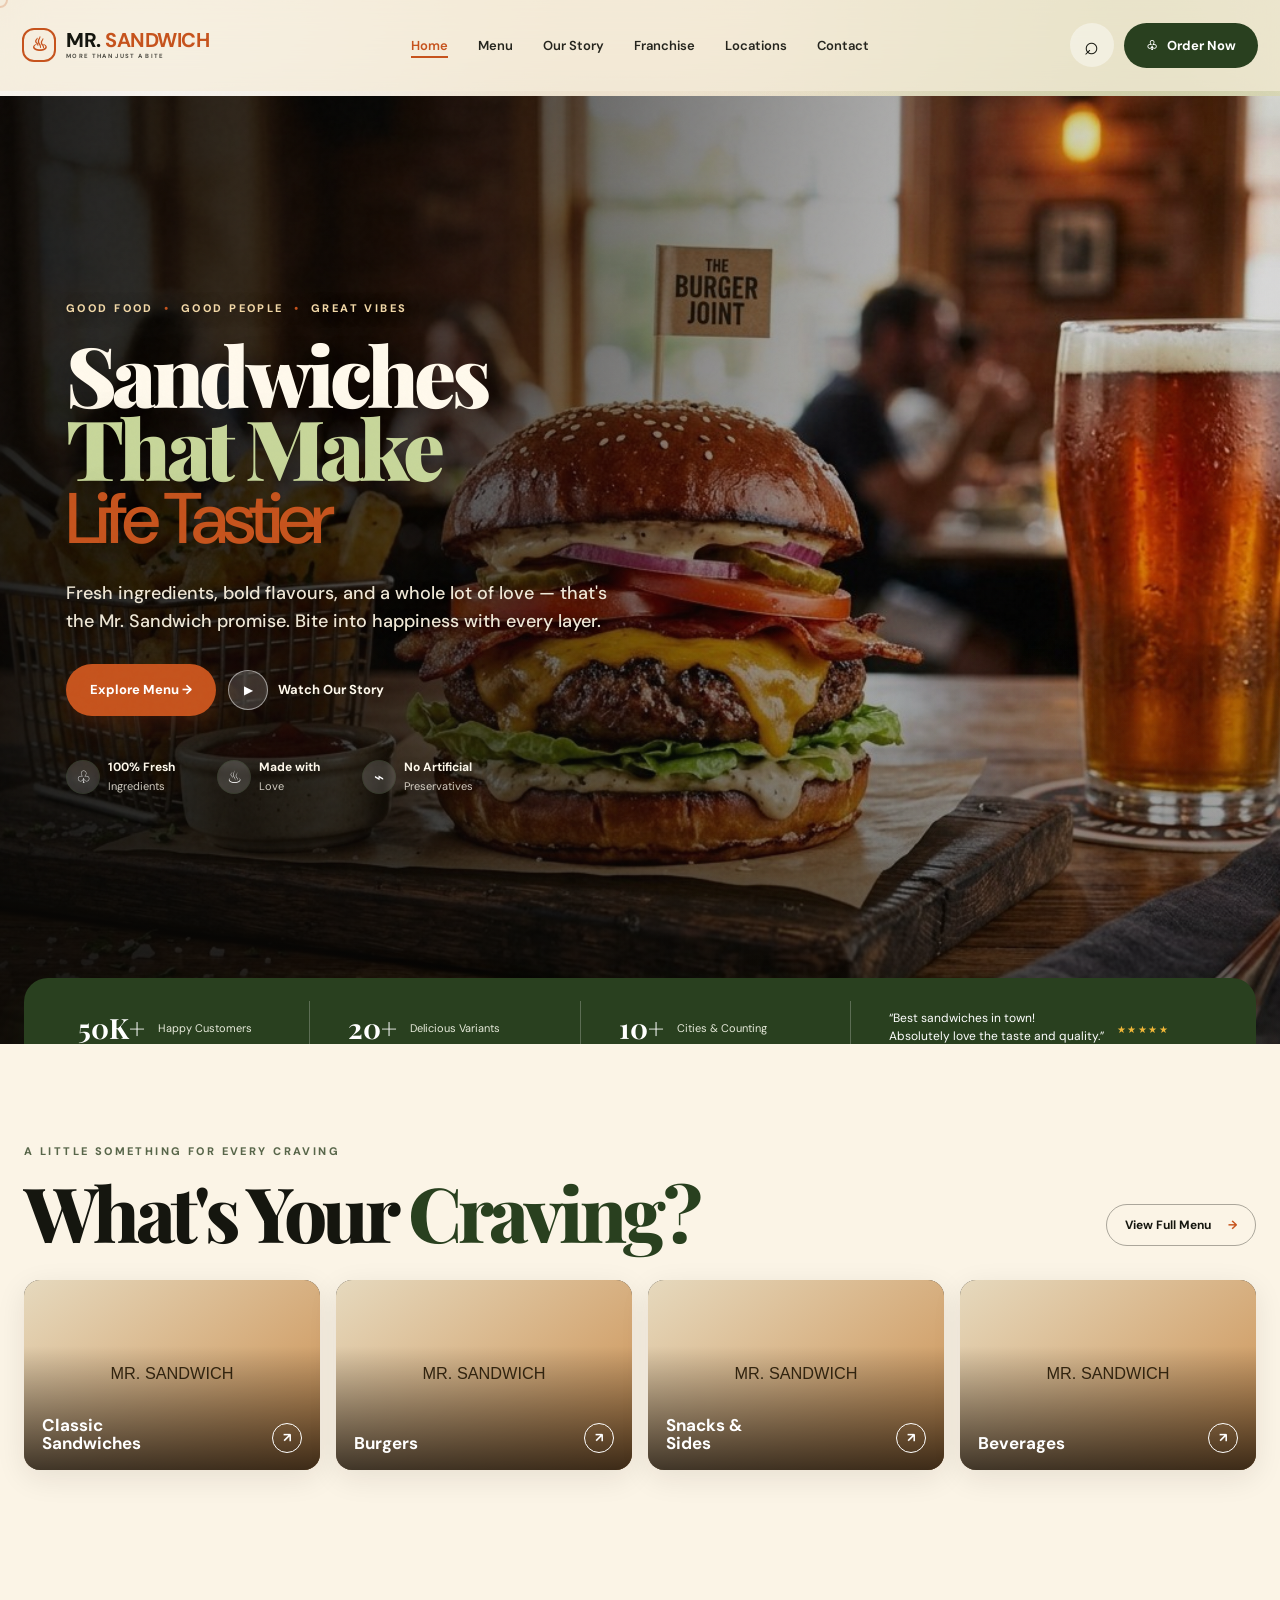
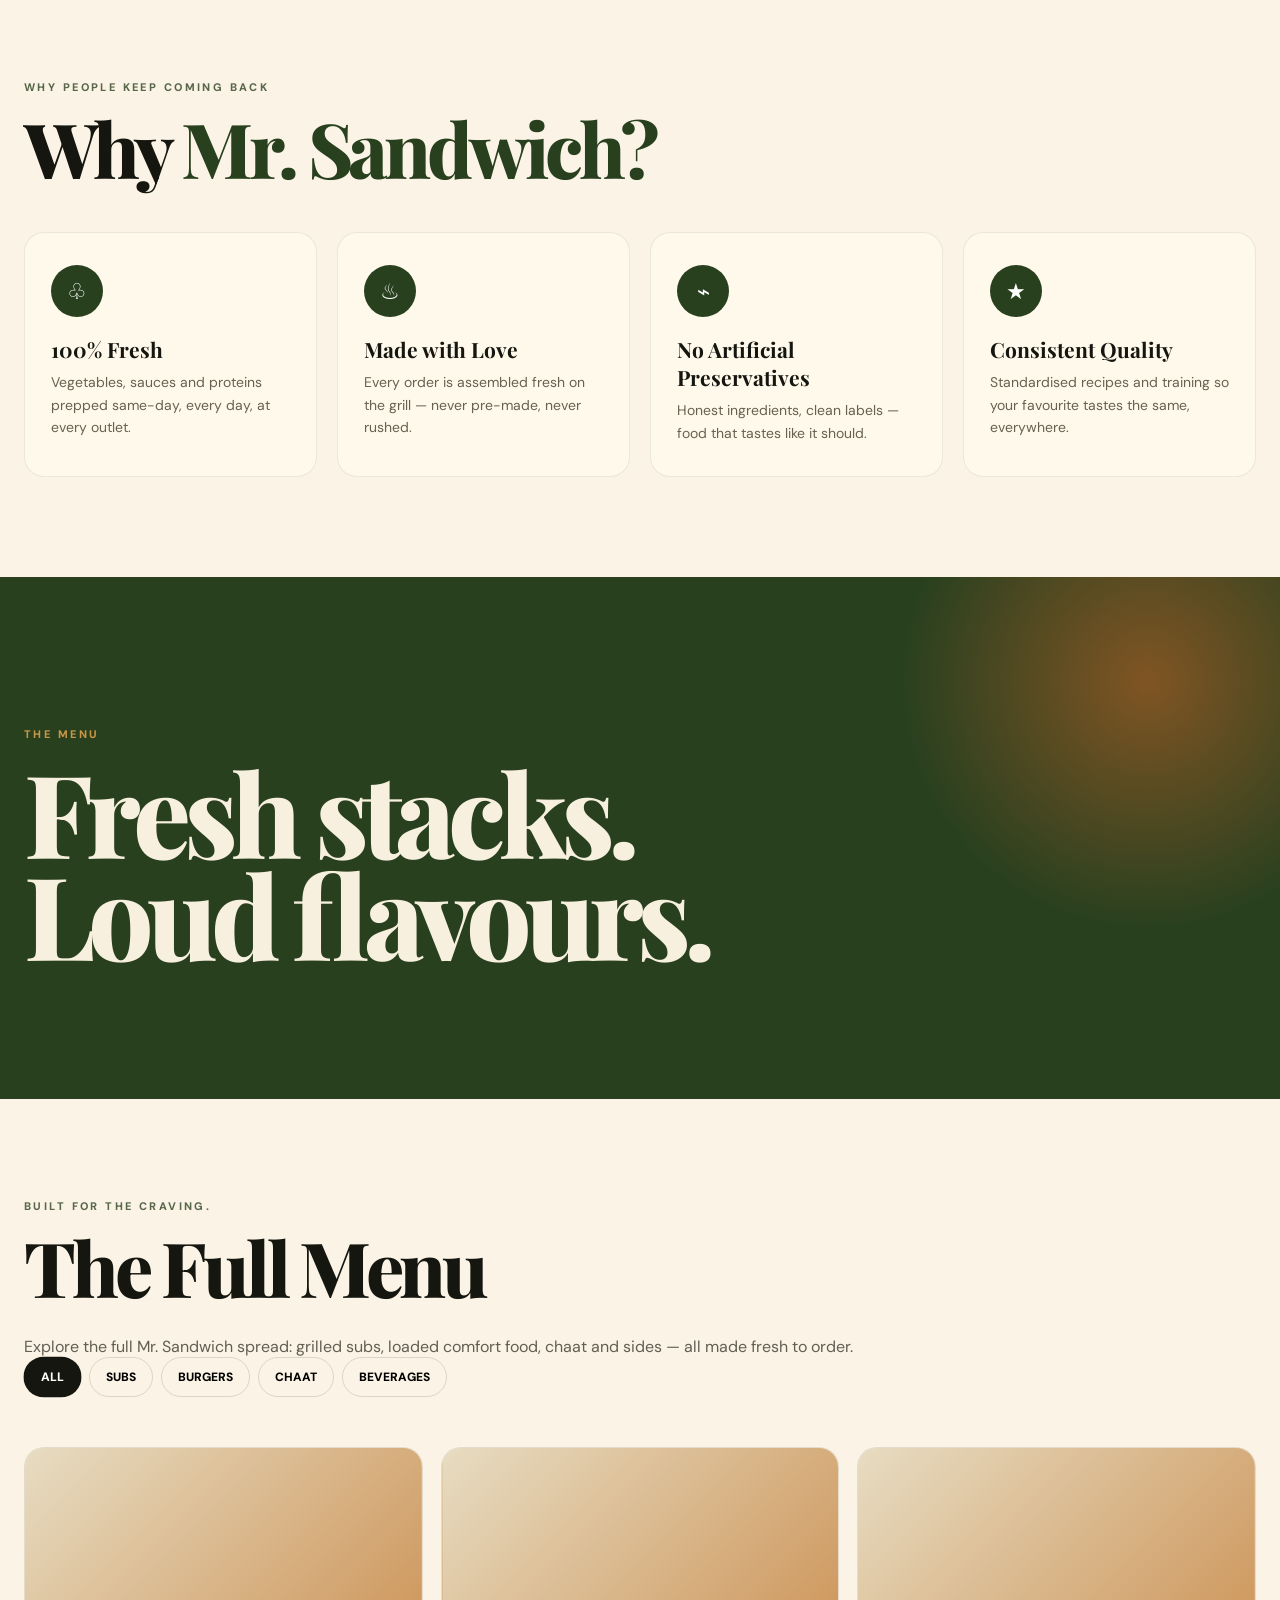
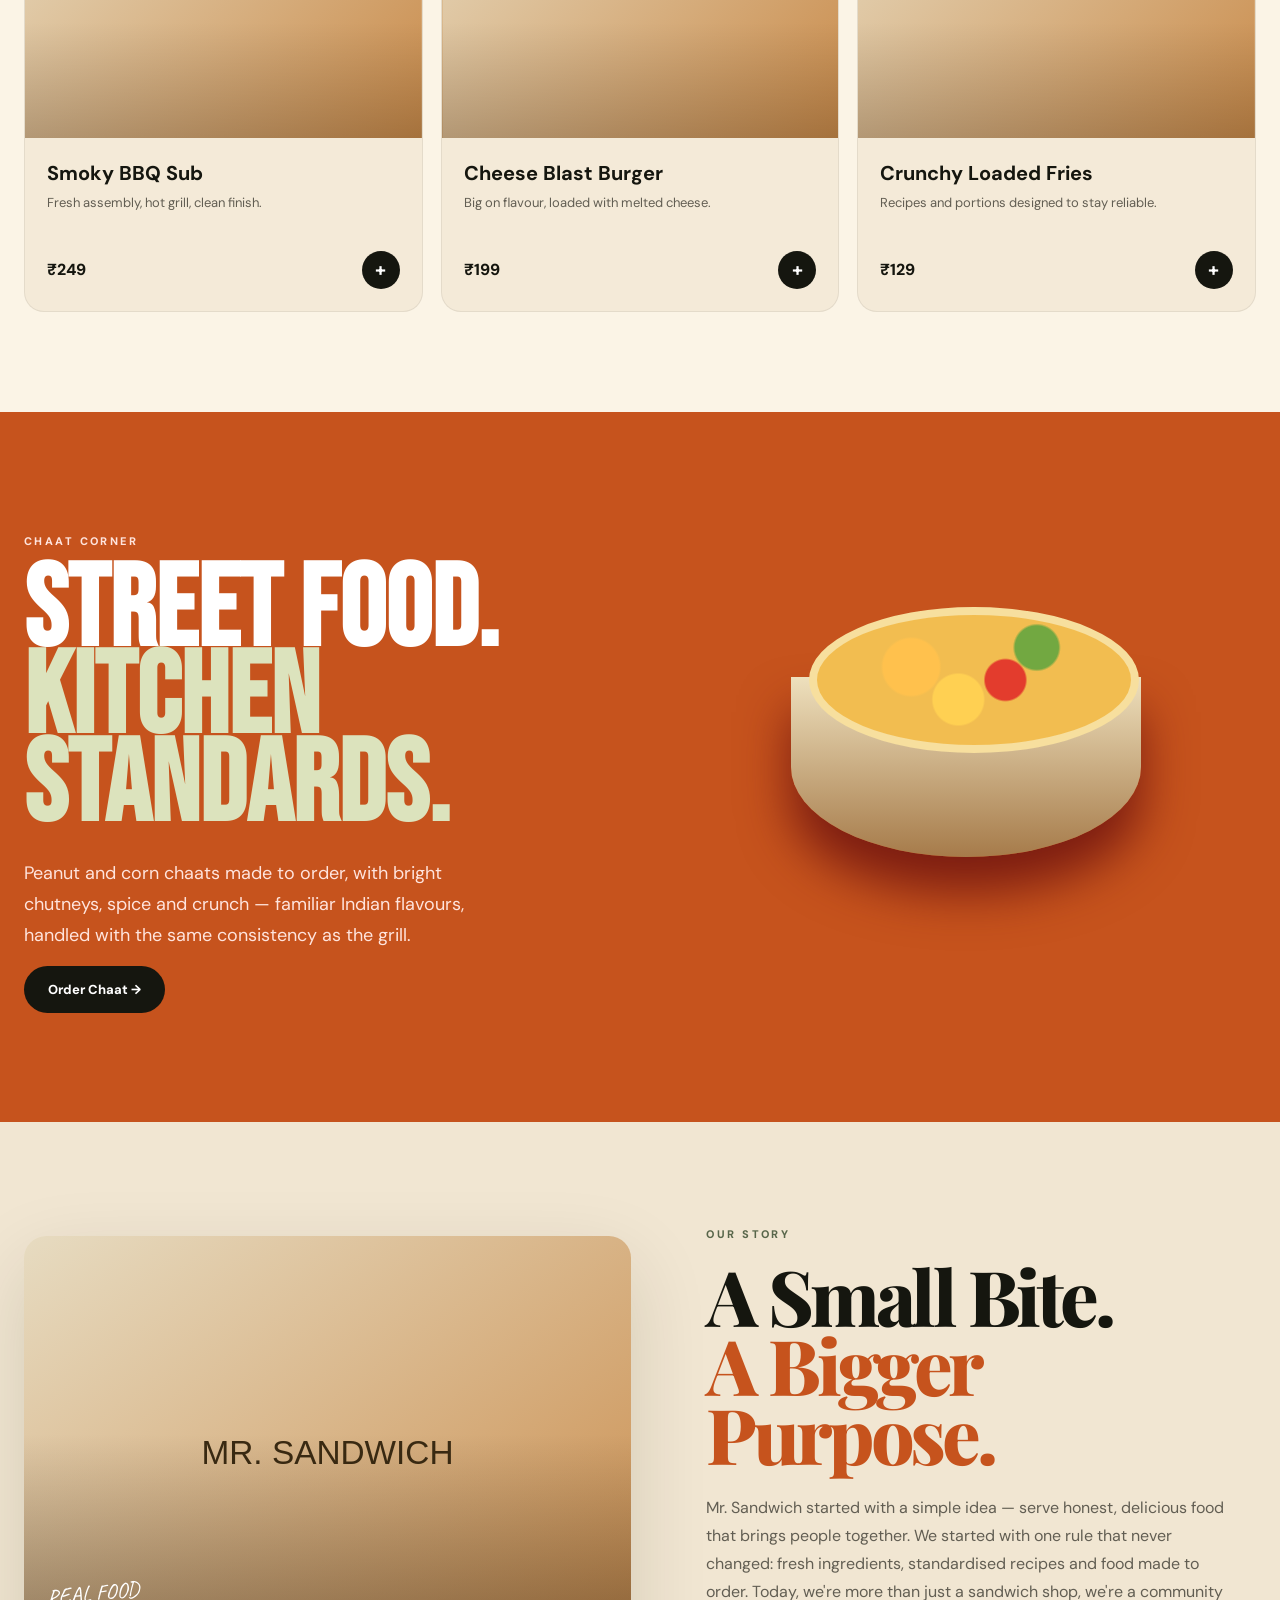
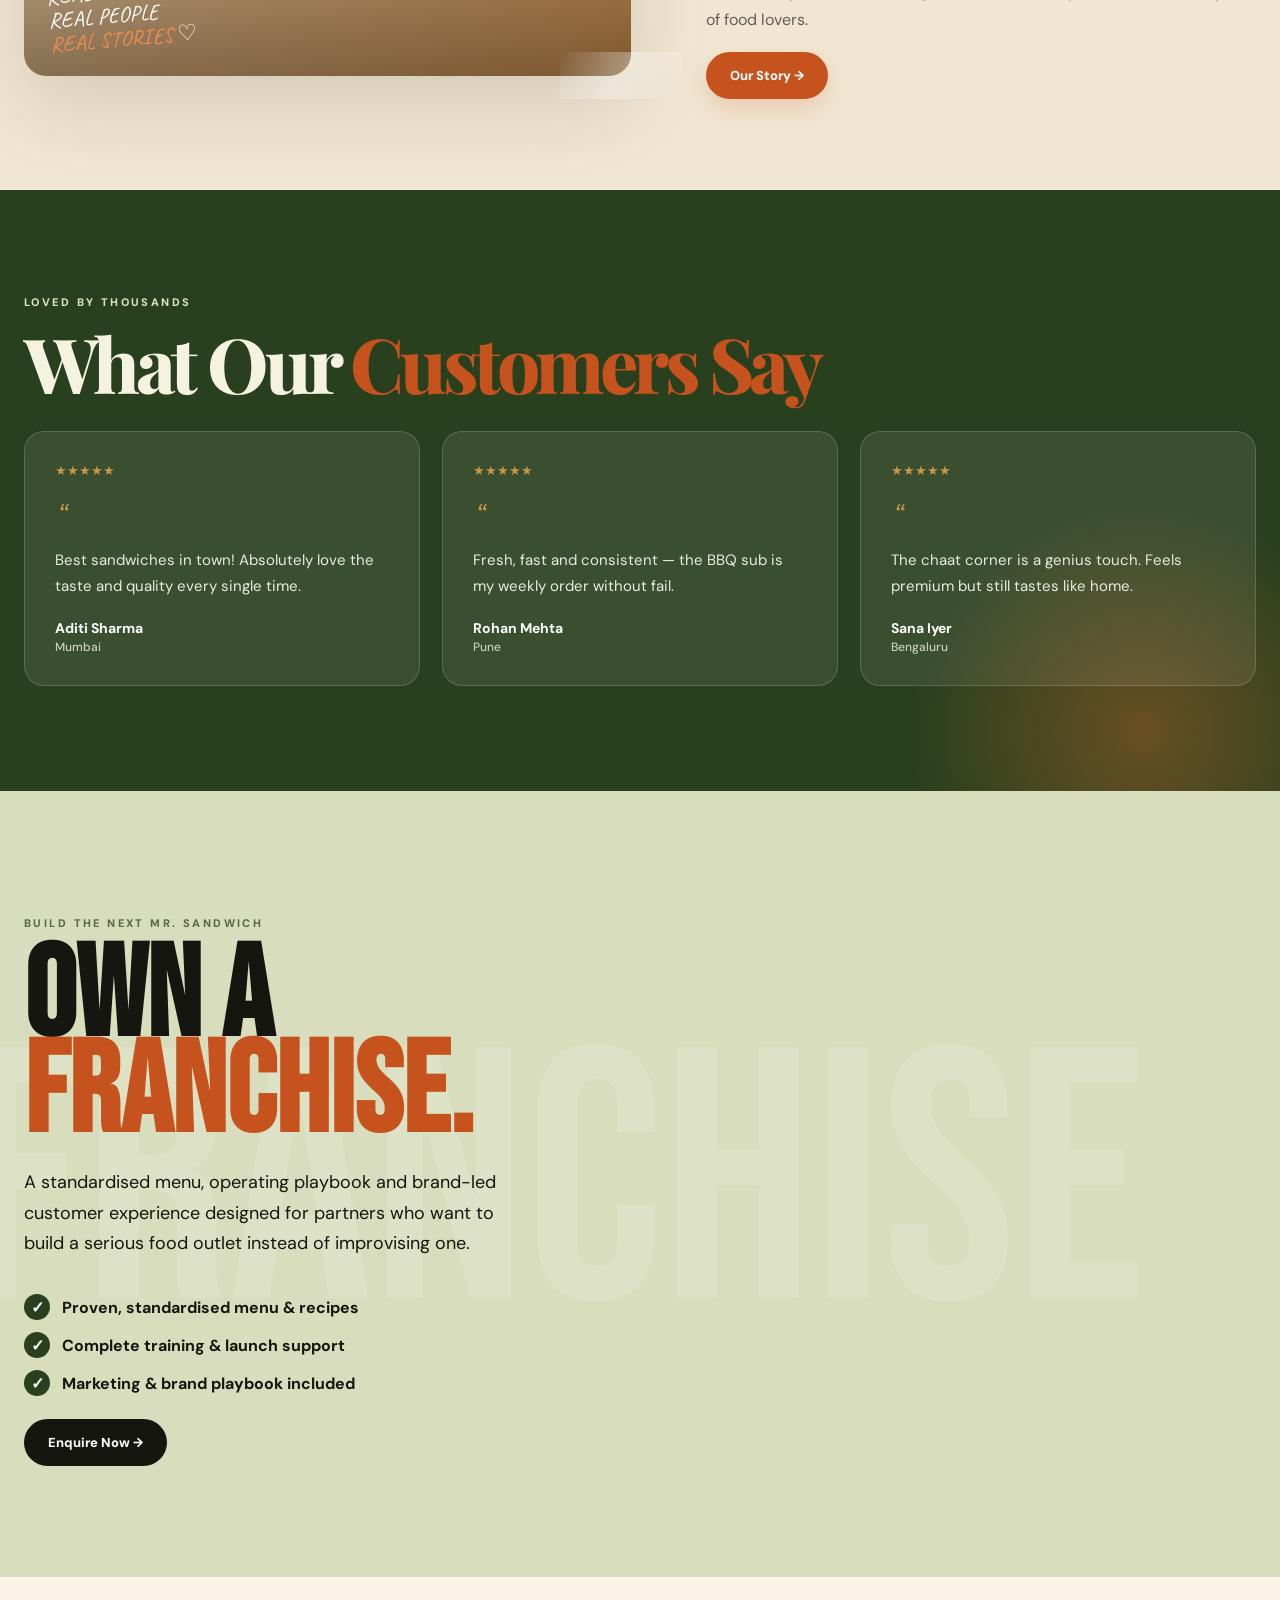
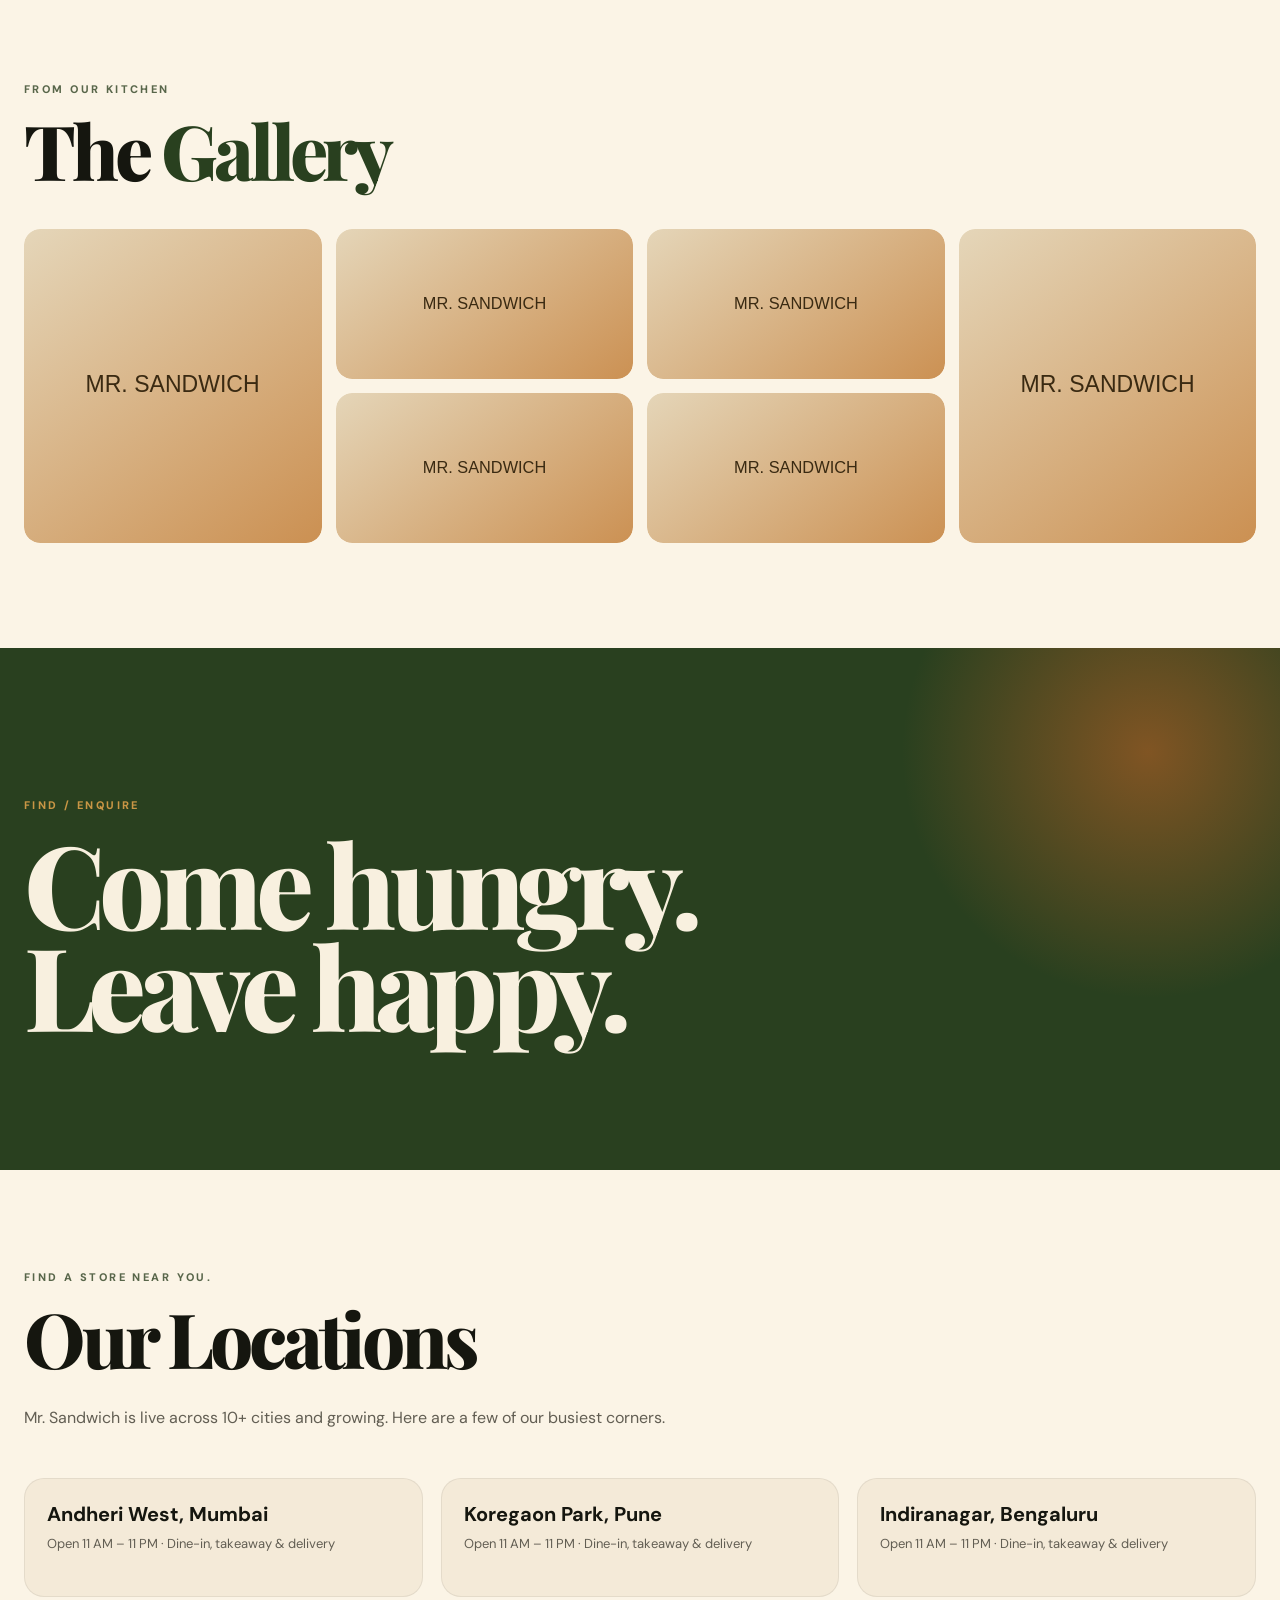
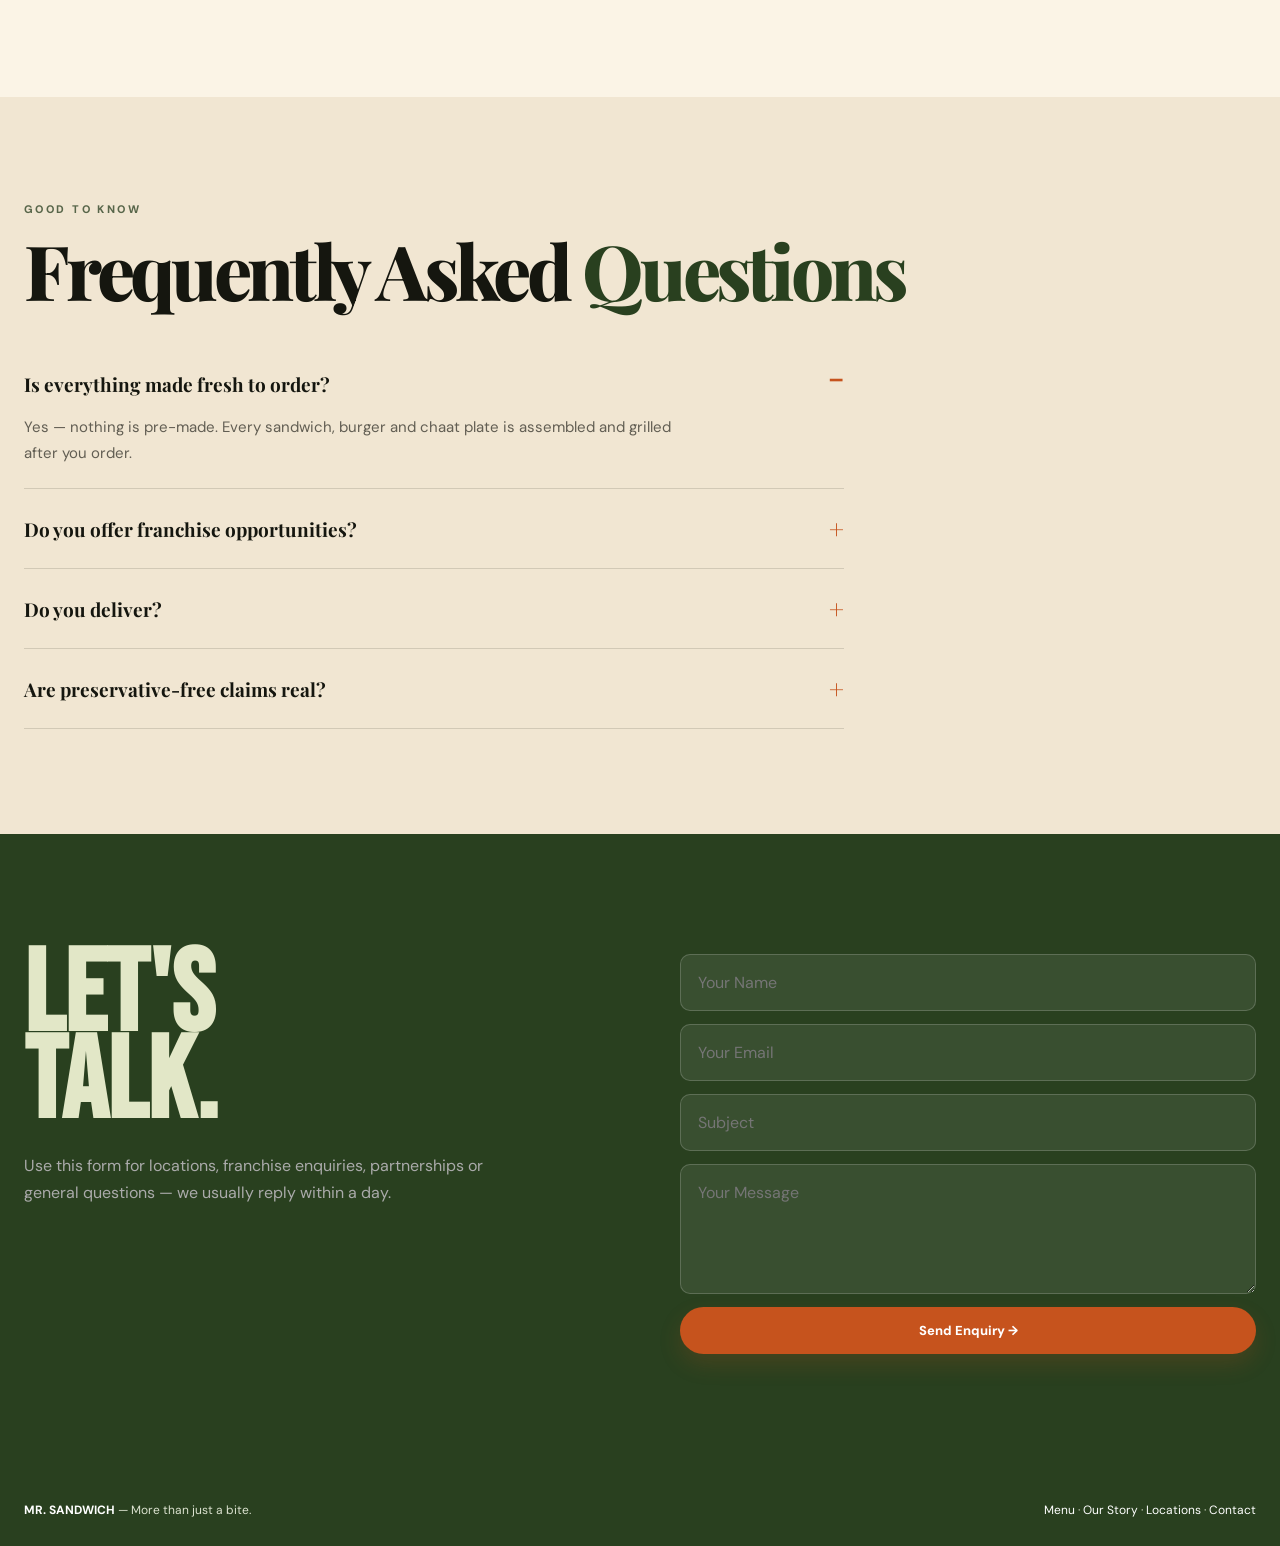
==== commit 56ace77f: "Bugs Fixed" ====
--- a/index.html
+++ b/index.html
@@ -17,6 +17,7 @@
  <body class="home-page">
   <div class="cursor" id="cursor">
   </div>
+  <div class="mobile-nav-backdrop" id="mobileNavBackdrop"></div>
   <header class="nav" id="nav">
    <div class="container nav-inner">
     <a aria-label="Mr. Sandwich home" class="brand" href="index.html">
@@ -816,10 +817,52 @@
   </footer>
   <script>
    (()=>{
-const nav=document.getElementById('nav'), links=document.getElementById('navLinks'), menu=document.getElementById('mobileMenu'), cursor=document.getElementById('cursor'), media=document.getElementById('heroMedia');
-const onScroll=()=>nav.classList.toggle('scrolled',window.scrollY>24); window.addEventListener('scroll',onScroll,{passive:true}); onScroll();
-menu.addEventListener('click',()=>{const open=links.classList.toggle('open');menu.setAttribute('aria-expanded',String(open));});
-links.querySelectorAll('a').forEach(a=>a.addEventListener('click',()=>{links.classList.remove('open');menu.setAttribute('aria-expanded','false')}));
+const nav = document.getElementById('nav');
+const links = document.getElementById('navLinks');
+const menu = document.getElementById('mobileMenu');
+const cursor = document.getElementById('cursor');
+const media = document.getElementById('heroMedia');
+
+const onScroll = () => {
+  nav.classList.toggle('scrolled', window.scrollY > 24);
+};
+
+window.addEventListener('scroll', onScroll, { passive: true });
+onScroll();
+
+const mobileBackdrop = document.getElementById('mobileNavBackdrop');
+
+const setMobileNav = (open) => {
+  links?.classList.toggle('open', open);
+  mobileBackdrop?.classList.toggle('open', open);
+  document.body.classList.toggle('nav-drawer-open', open);
+  menu?.setAttribute('aria-expanded', String(open));
+  menu?.setAttribute('aria-label', open ? 'Close menu' : 'Open menu');
+
+  if (menu) {
+    menu.textContent = open ? '×' : '☰';
+  }
+};
+
+menu?.addEventListener('click', () => {
+  setMobileNav(!links?.classList.contains('open'));
+});
+
+mobileBackdrop?.addEventListener('click', () => {
+  setMobileNav(false);
+});
+
+document.addEventListener('keydown', (event) => {
+  if (event.key === 'Escape') {
+    setMobileNav(false);
+  }
+});
+
+links?.querySelectorAll('a').forEach((link) => {
+  link.addEventListener('click', () => {
+    setMobileNav(false);
+  });
+});
 if(matchMedia('(pointer:fine)').matches){window.addEventListener('pointermove',e=>{cursor.style.left=e.clientX+'px';cursor.style.top=e.clientY+'px'; if(media){const r=media.getBoundingClientRect(),x=(e.clientX-r.left)/r.width-.5,y=(e.clientY-r.top)/r.height-.5;media.style.setProperty('--mx',(x*10).toFixed(2)+'px');media.style.setProperty('--my',(y*8).toFixed(2)+'px')}});document.querySelectorAll('a,button').forEach(el=>{el.addEventListener('mouseenter',()=>cursor.classList.add('big'));el.addEventListener('mouseleave',()=>cursor.classList.remove('big'))})}
 const io=new IntersectionObserver(es=>es.forEach(e=>{if(e.isIntersecting){e.target.classList.add('visible');io.unobserve(e.target)}}),{threshold:.12});
 document.querySelectorAll('.category-card,.story-preview-grid,.stats-bar,.reveal,.whyus-card,.testi-card,.reveal-hero,.reveal-up,.reveal-left,.reveal-right,.reveal-zoom').forEach(x=>io.observe(x));
--- a/styles.css
+++ b/styles.css
@@ -2178,6 +2178,11 @@
   width:100%
 }
 
+.hero-shell .container {
+  padding-top:clamp(50px,7vw,90px);
+  padding-bottom:0
+}
+
 .hero {
   display:block;
   max-width:800px
@@ -2885,3 +2890,191 @@
     font-size: 13px;
   }
 }
+
+
+/* =========================================================
+   MOBILE NAVIGATION + FIXED HEADER HARDENING
+   Keeps the header inside the viewport and uses a real drawer.
+   ========================================================= */
+.nav {
+  position:fixed !important;
+  top:0;
+  left:0;
+  right:0;
+  width:100%;
+  z-index:1000;
+  transform:none !important;
+  will-change:background-color,box-shadow;
+}
+
+.nav-inner {
+  position:relative;
+  width:min(1240px,calc(100% - 44px));
+  min-width:0;
+  margin:0 auto;
+}
+
+.mobile-nav-backdrop {
+  position:fixed;
+  inset:0;
+  z-index:999;
+  background:rgba(10,12,8,.48);
+  opacity:0;
+  visibility:hidden;
+  pointer-events:none;
+  transition:opacity .28s ease,visibility .28s ease;
+  backdrop-filter:blur(3px);
+}
+
+.mobile-nav-backdrop.open {
+  opacity:1;
+  visibility:visible;
+  pointer-events:auto;
+}
+
+@media (max-width:900px) {
+  .nav {
+    padding:12px 0;
+  }
+
+  .nav-inner {
+    width:calc(100% - 28px);
+    max-width:none;
+    padding:0;
+  }
+
+  .navlinks {
+    position:fixed;
+    top:0;
+    right:0;
+    width:min(86vw,360px);
+    height:100dvh;
+    max-height:100dvh;
+    margin:0;
+    padding:110px 28px 32px;
+    display:flex !important;
+    flex-direction:column;
+    align-items:stretch;
+    justify-content:flex-start;
+    gap:0;
+    overflow-y:auto;
+    overflow-x:hidden;
+    background:var(--cream);
+    border:0;
+    border-left:1px solid rgba(21,22,15,.12);
+    border-radius:0;
+    box-shadow:-18px 0 55px rgba(21,22,15,.22);
+    z-index:1001;
+    opacity:0;
+    visibility:hidden;
+    pointer-events:none;
+    transform:translate3d(100%,0,0);
+    transition:transform .38s cubic-bezier(.16,1,.3,1),opacity .25s ease,visibility .25s ease;
+  }
+
+  .navlinks.open {
+    opacity:1;
+    visibility:visible;
+    pointer-events:auto;
+    transform:translate3d(0,0,0);
+  }
+
+  .navlinks a {
+    display:flex;
+    align-items:center;
+    min-height:58px;
+    padding:0 2px;
+    border-bottom:1px solid rgba(21,22,15,.10);
+    font-size:18px;
+    font-weight:700;
+  }
+
+  .navlinks a:after {
+    display:none;
+  }
+
+  .nav-actions {
+    display:flex;
+    align-items:center;
+    flex:0 0 auto;
+    gap:10px;
+  }
+
+  .menu-btn {
+    display:grid !important;
+    place-items:center;
+    flex:0 0 44px;
+    width:44px;
+    min-width:44px;
+    height:44px;
+    padding:0;
+    margin:0;
+    border-radius:50%;
+    position:relative;
+    z-index:1002;
+    background:var(--olive) !important;
+    color:#fff;
+    line-height:1;
+    overflow:hidden;
+  }
+
+  .brand {
+    min-width:0;
+    flex:1 1 auto;
+  }
+
+  .brand>span:last-child {
+    min-width:0;
+    white-space:nowrap;
+  }
+
+  body.nav-drawer-open {
+    overflow:hidden;
+  }
+
+  .hero-wrap {
+    padding-top:78px;
+  }
+}
+
+/* =========================================================
+   HEADER WIDTH / HAMBURGER FIX
+   The scroll-reveal animations (.reveal-left / .reveal-right /
+   .reveal-zoom etc.) sit off-screen by up to 50px before they
+   play. On mobile that phantom space was leaking past <body>,
+   which made the browser's layout viewport wider than the real
+   screen. Since .nav is width:100% + position:fixed, it inherited
+   that wrong width too - so it stretched past the right edge
+   (clipping the hamburger button) and lost its "stays put while
+   scrolling" behaviour. Clipping the overflow right at <main>
+   keeps the animations working but stops it from ever reaching
+   <body>, so the header always measures against the real screen
+   width.
+   ========================================================= */
+main {
+  overflow-x: hidden;
+}
+
+@media (max-width:600px) {
+  .nav-inner {
+    width:calc(100% - 24px);
+  }
+
+  .brand {
+    gap:8px;
+  }
+
+  .brand-mark {
+    flex:0 0 34px;
+  }
+
+  .brand>span:last-child {
+    font-size:17px;
+  }
+
+  .navlinks {
+    width:min(88vw,350px);
+    padding-left:24px;
+    padding-right:24px;
+  }
+}
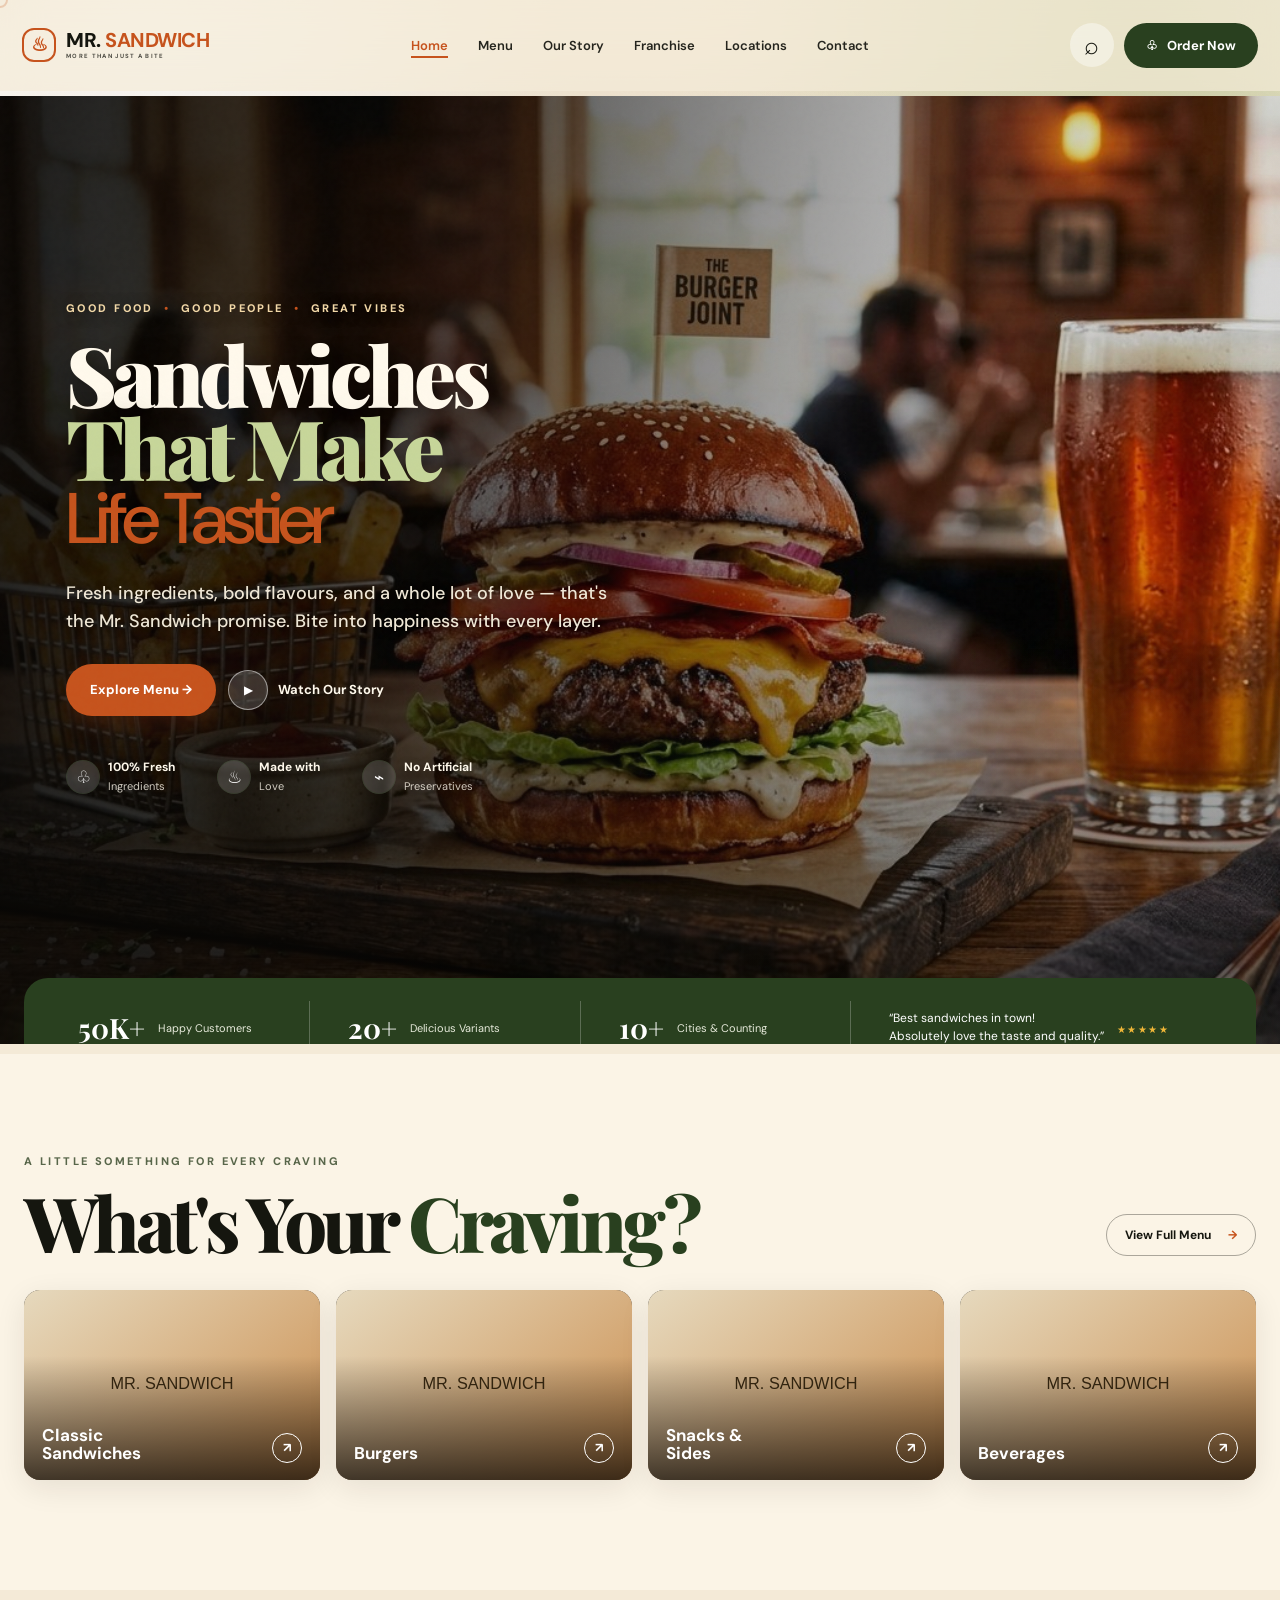
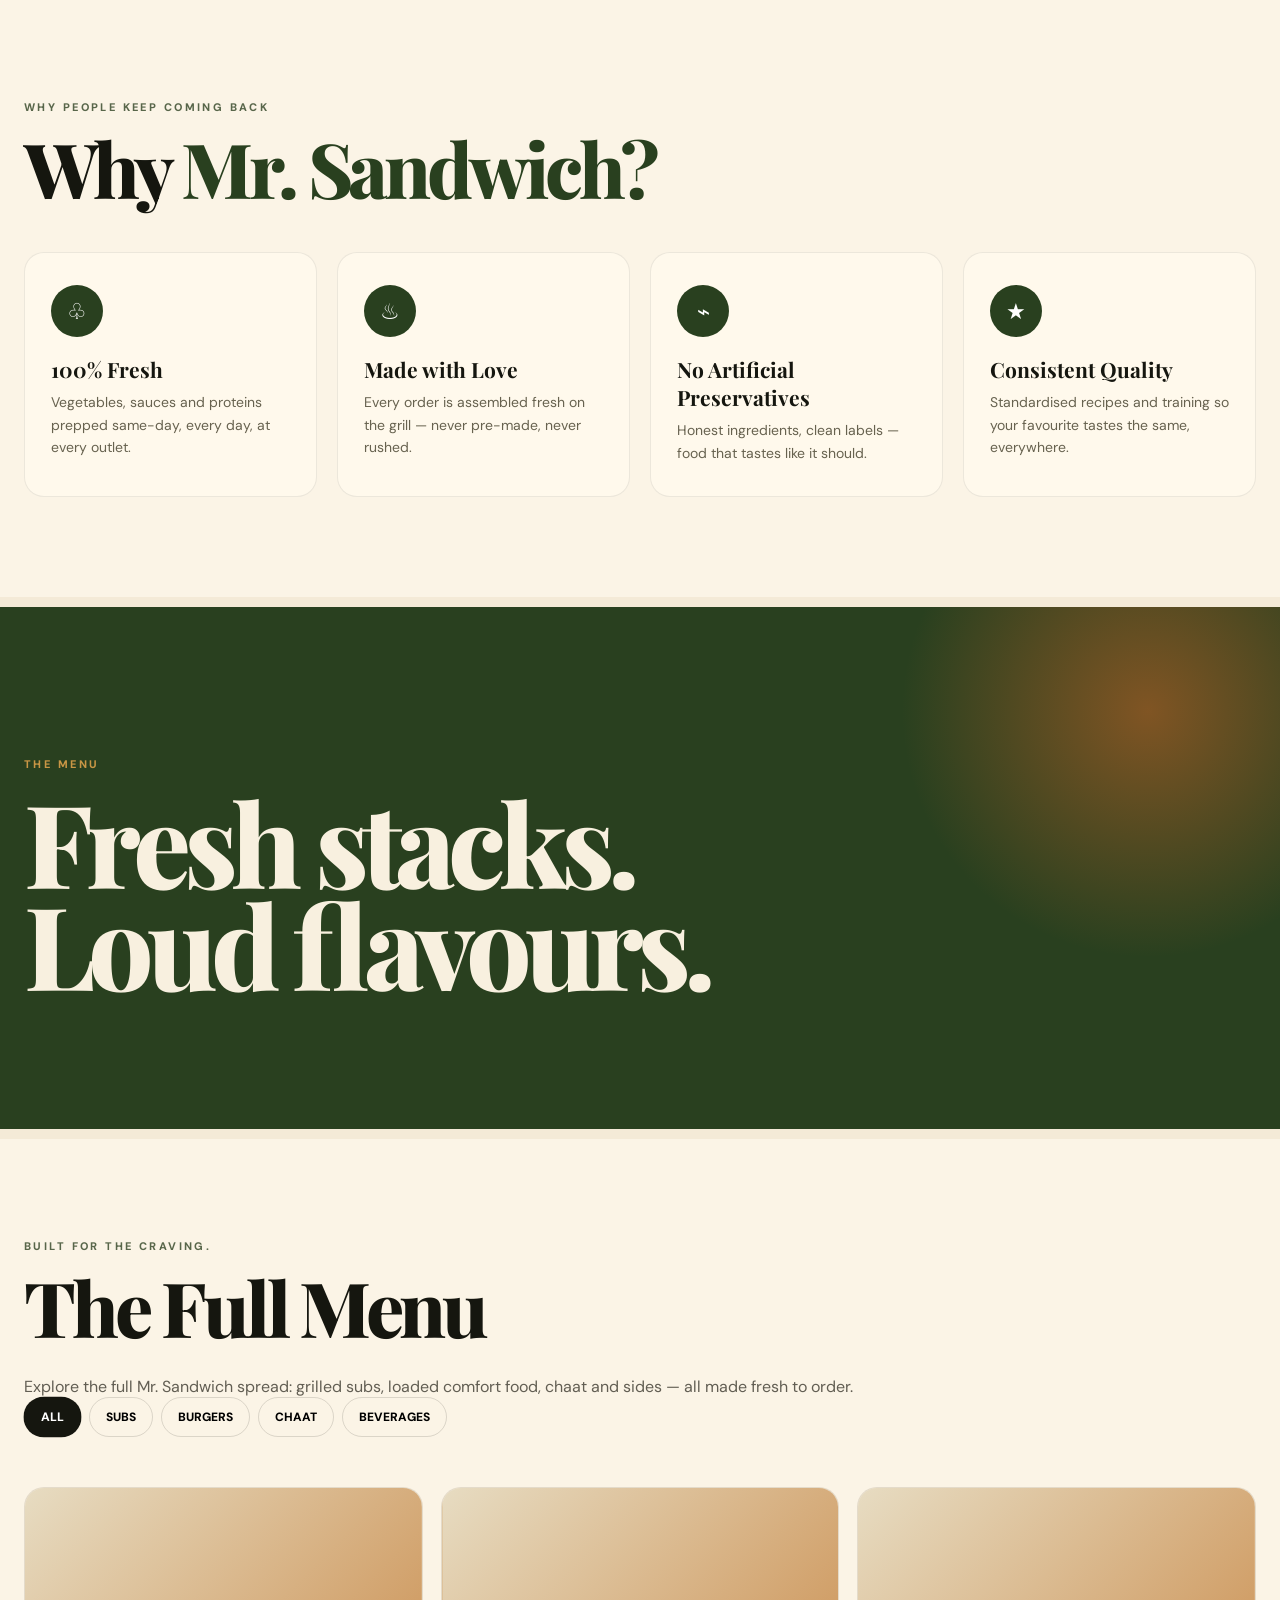
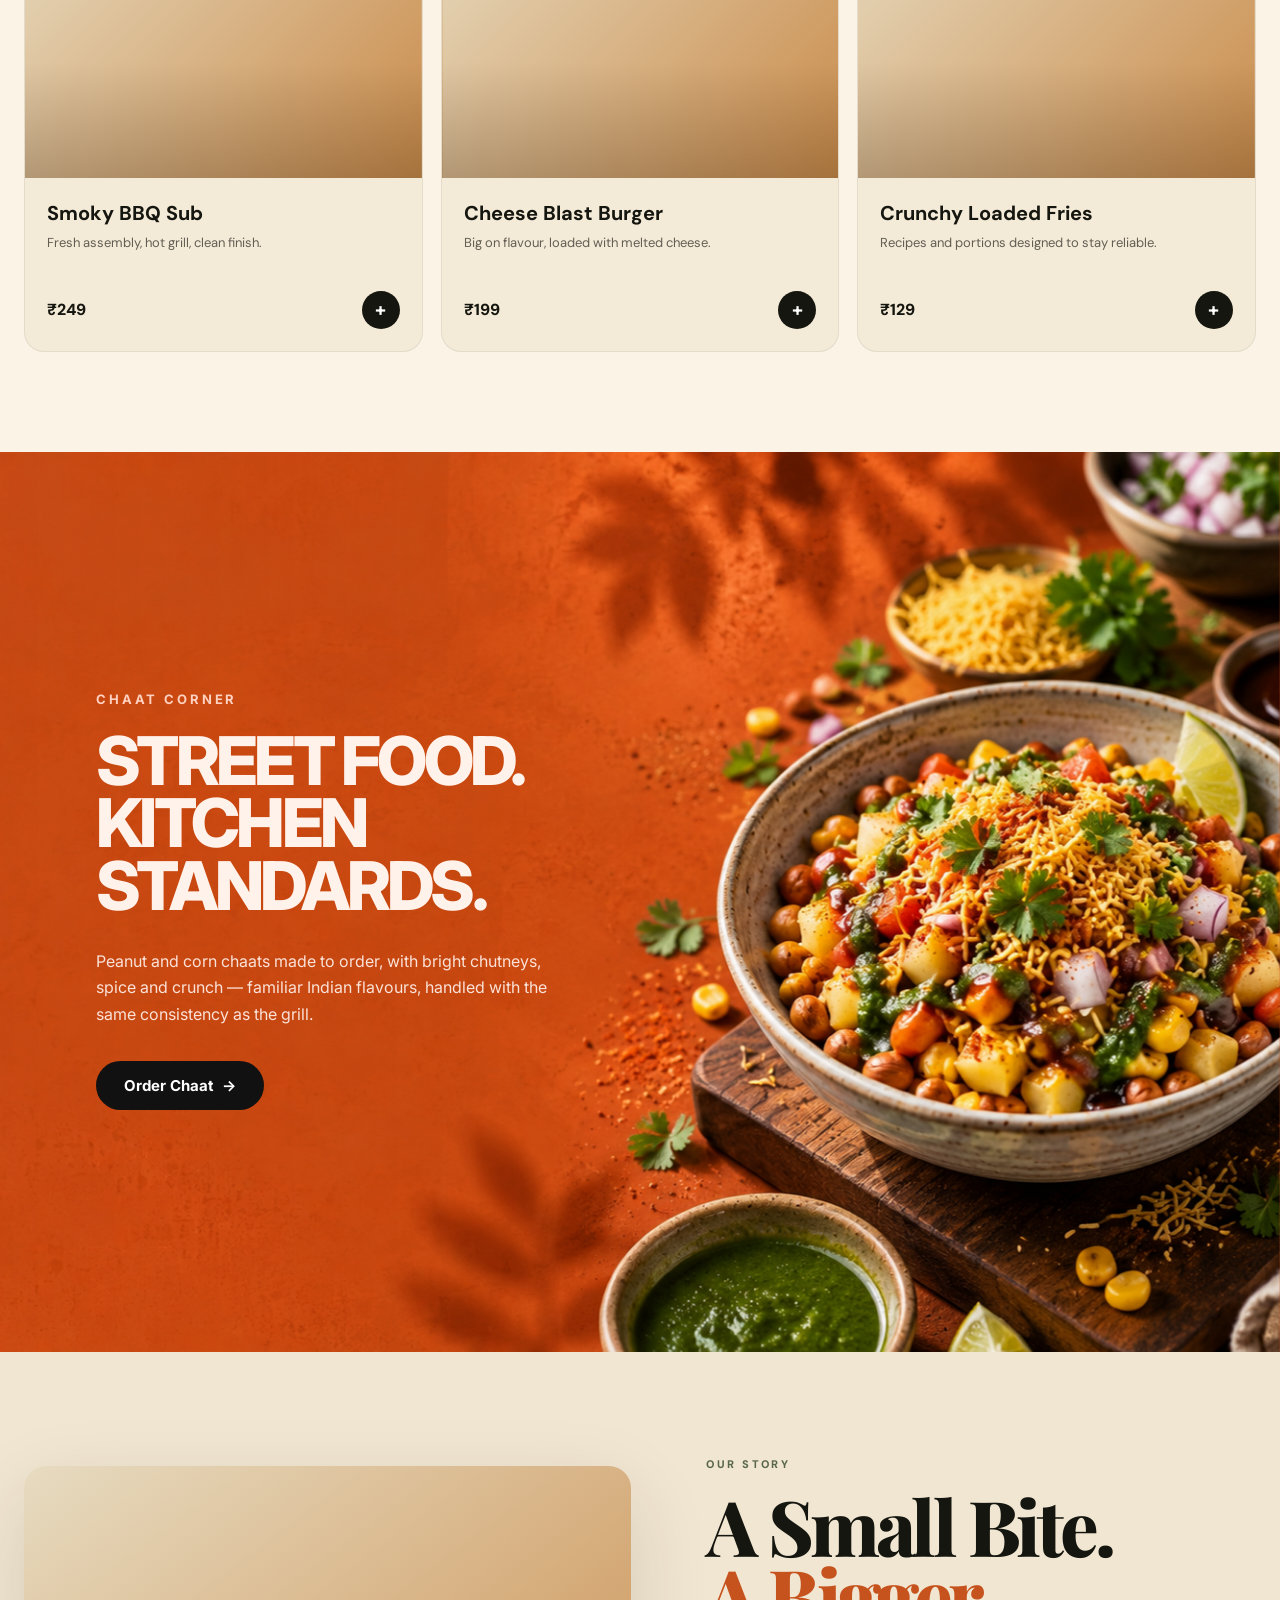
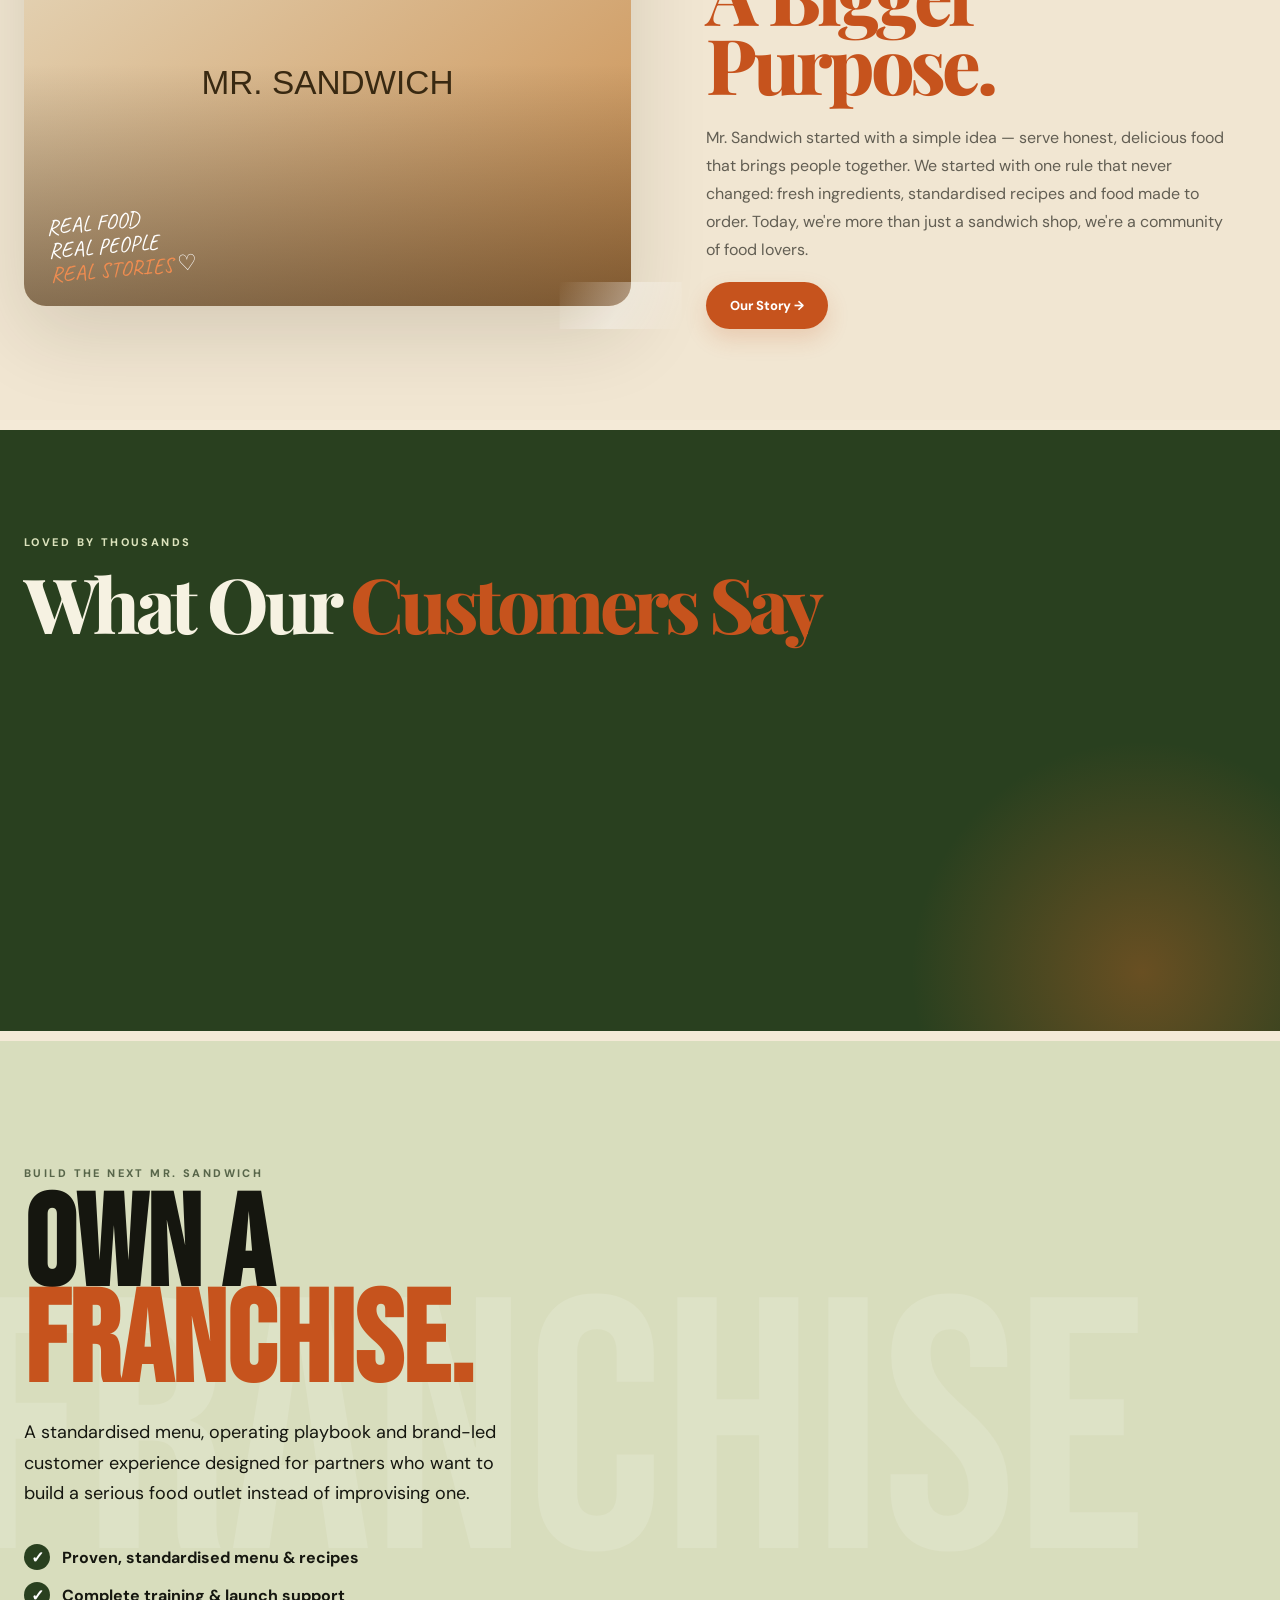
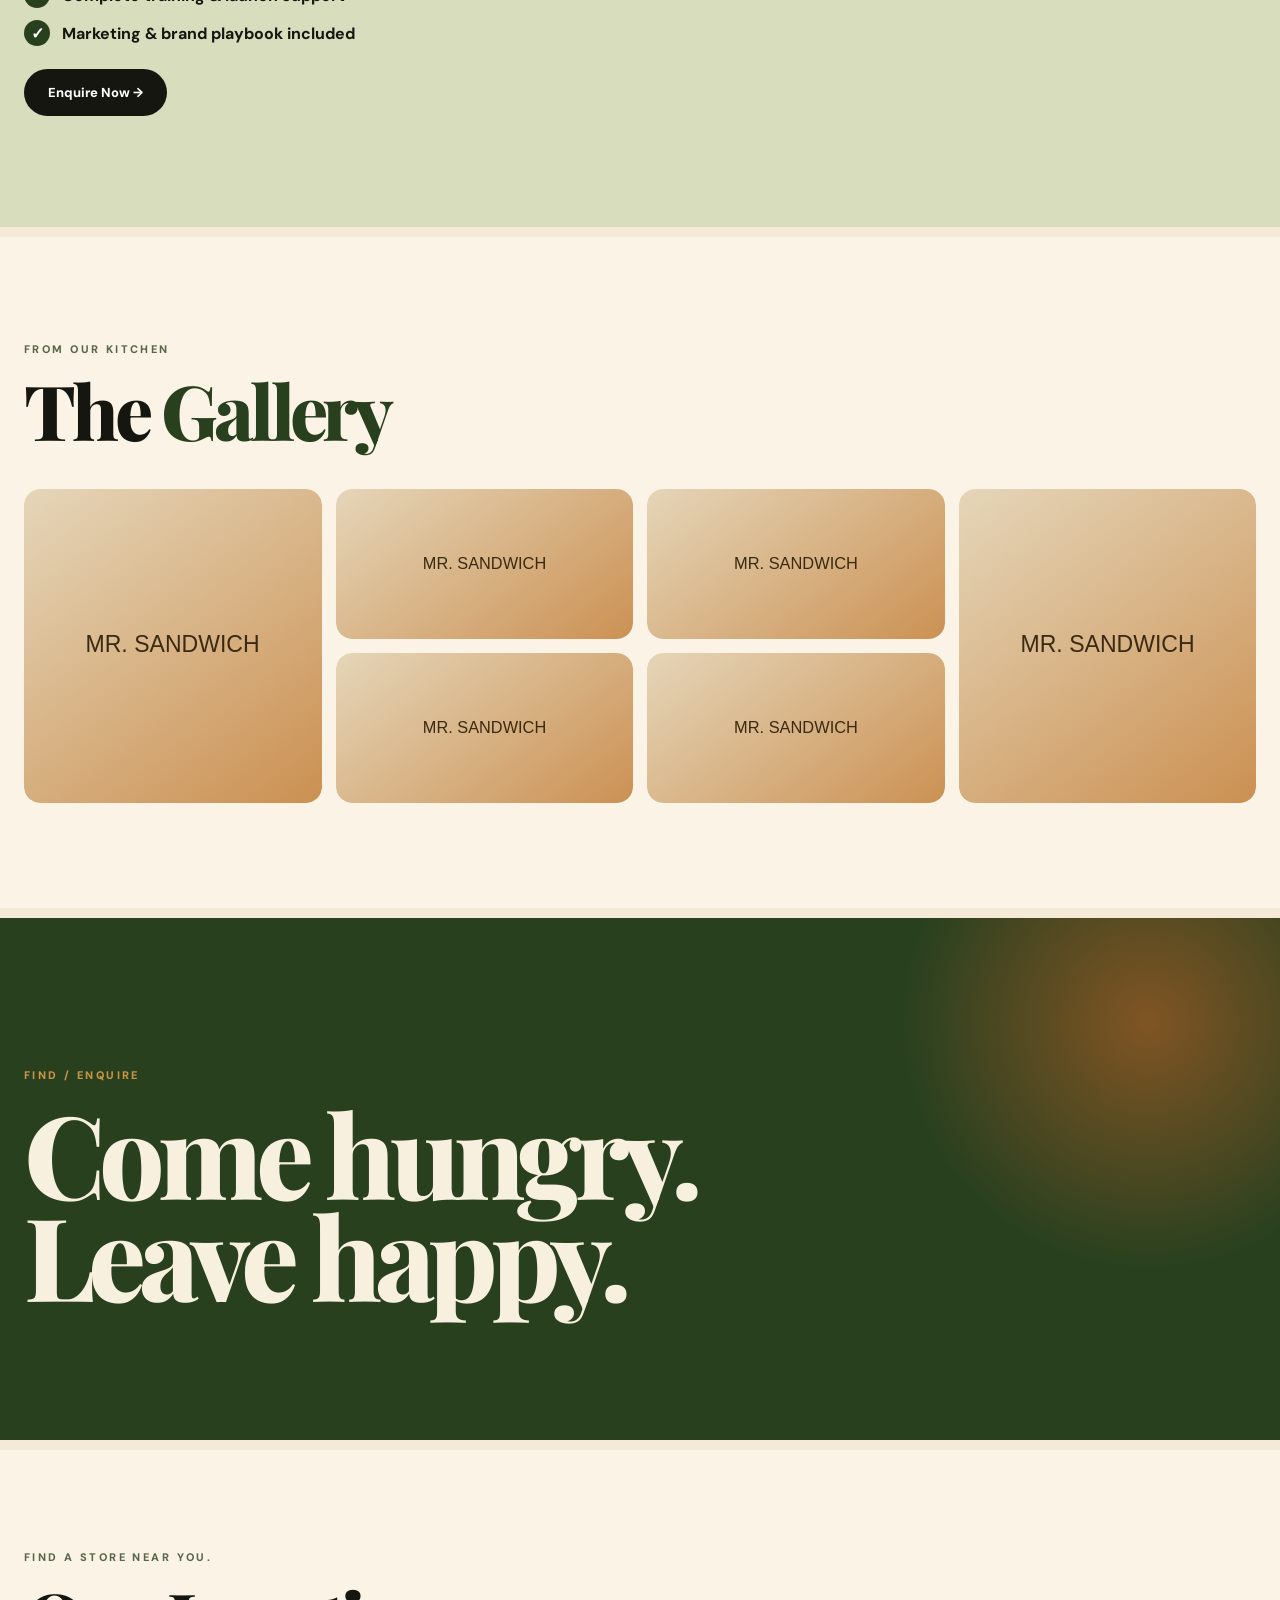
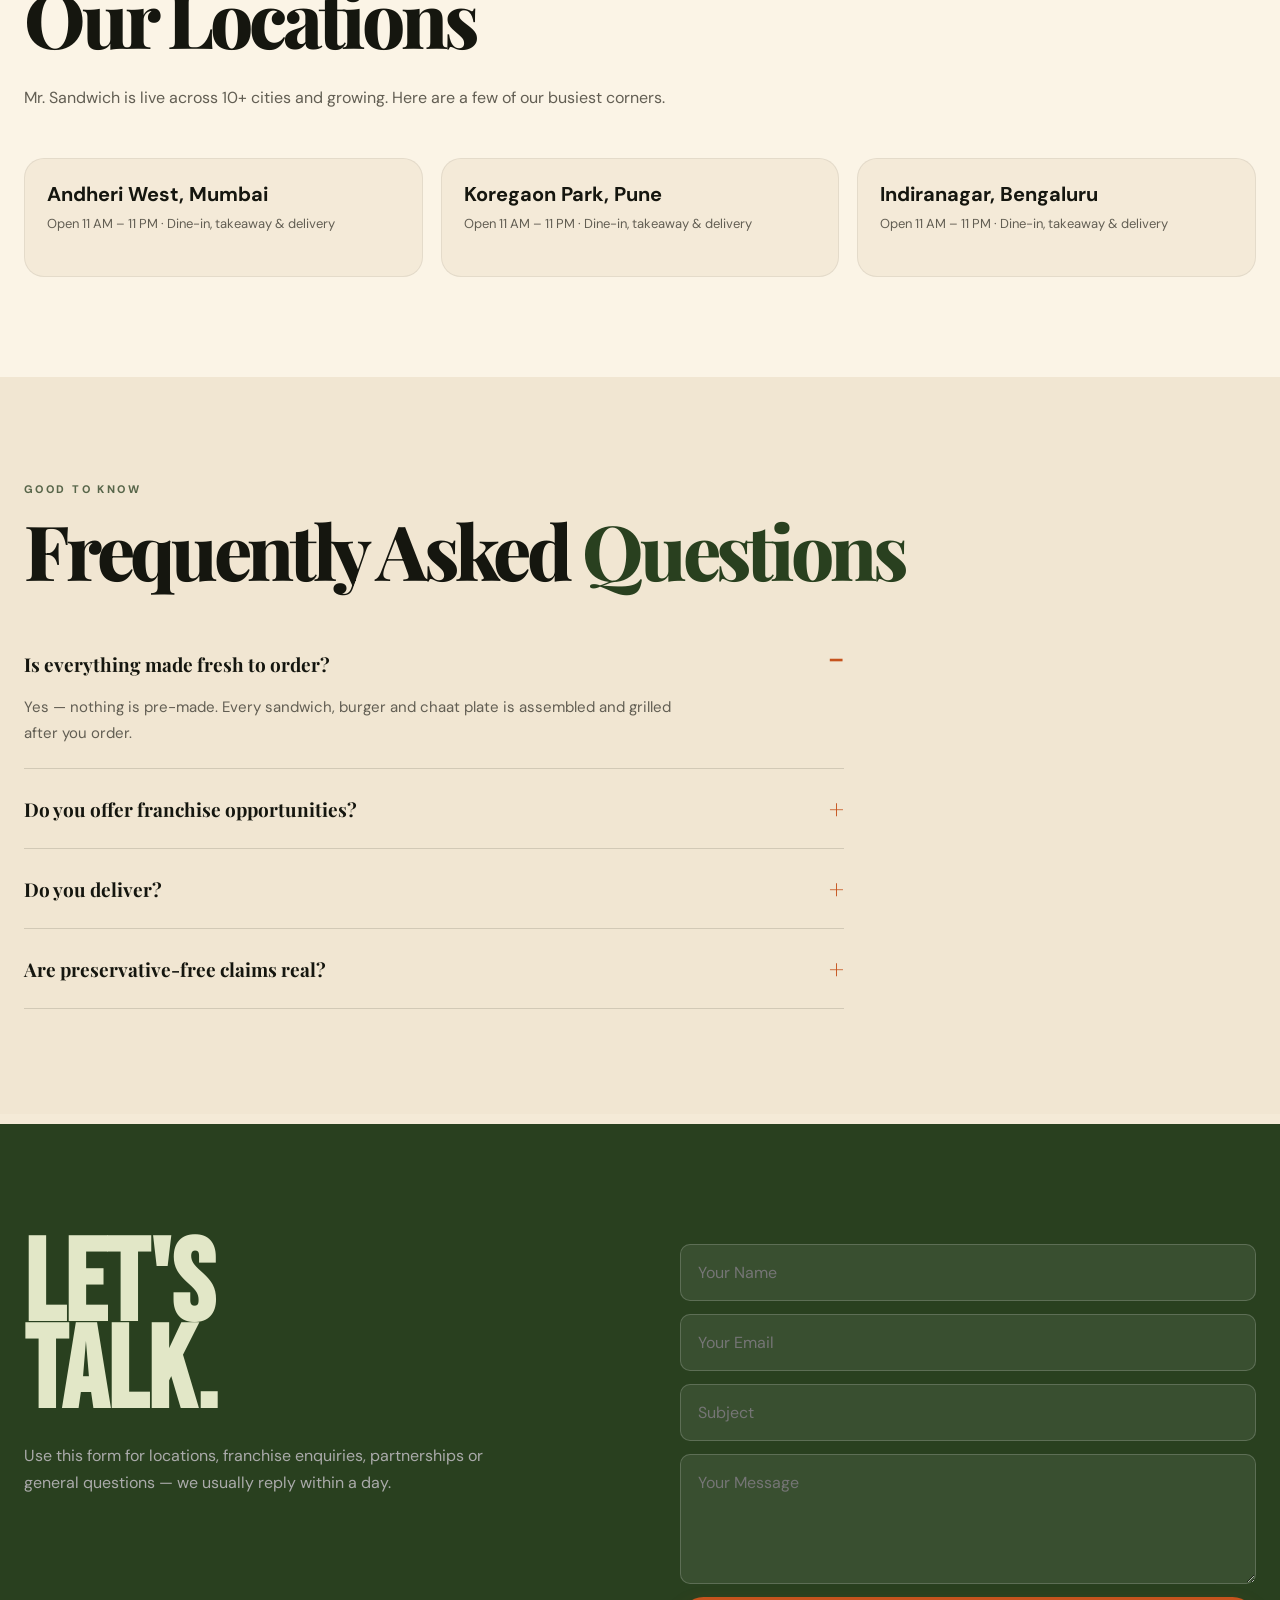
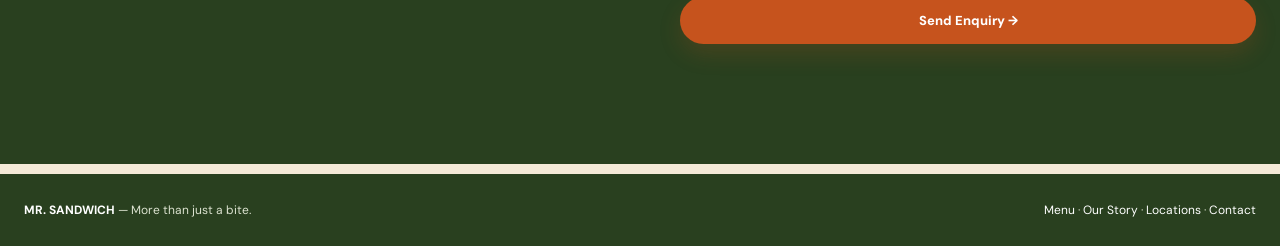
==== commit b2bae3cf: "Bugs Fixed" ====
--- a/index.html
+++ b/index.html
@@ -11,7 +11,7 @@
   <meta content="Mr. Sandwich &mdash; fresh ingredients, bold flavours and food made with a little more care." name="description"/>
   <link href="https://fonts.googleapis.com" rel="preconnect"/>
   <link crossorigin="" href="https://fonts.gstatic.com" rel="preconnect"/>
-  <link href="https://fonts.googleapis.com/css2?family=Bebas+Neue&amp;family=DM+Sans:wght@400;500;600;700;800&amp;family=Playfair+Display:wght@600;700;800;900&amp;family=Caveat:wght@600;700&amp;display=swap" rel="stylesheet"/>
+  <link href="https://fonts.googleapis.com/css2?family=Bebas+Neue&amp;family=DM+Sans:wght@400;500;600;700;800&amp;family=Inter:wght@400;500;600;700;800&amp;family=Playfair+Display:wght@600;700;800;900&amp;family=Caveat:wght@600;700&amp;display=swap" rel="stylesheet"/>
   <link href="styles.css" rel="stylesheet"/>
  </head>
  <body class="home-page">
@@ -424,35 +424,42 @@
     </div>
    </section>
    <!-- PAGE 5 — CHAAT CORNER -->
-   <section class="chaat nav-anchor" id="chaat">
-    <div class="container chaat-grid">
-     <div class="reveal-left">
-      <div class="eyebrow" style="color:#ffe4dd">
-       CHAAT CORNER
-      </div>
-      <h2>
-       Street food.
-       <br/>
-       <span>
-        Kitchen standards.
-       </span>
-      </h2>
-      <p>
-       Peanut and corn chaats made to order, with bright chutneys, spice and crunch &mdash; familiar Indian flavours, handled with the same consistency as the grill.
-      </p>
-      <a class="btn btn-dark" href="#menu">
-       Order Chaat
-       <span>
-        &rarr;
-       </span>
-      </a>
-     </div>
-     <div class="chaat-art reveal-right">
-      <div class="bowl">
-      </div>
-     </div>
-    </div>
-   </section>
+   <section class="chaat chaat-fullscreen nav-anchor" id="chaat">
+  <div class="chaat-fullscreen-inner">
+    <div class="chaat-fullscreen-copy">
+      <div class="chaat-fullscreen-copy-inner">
+        <p class="chaat-card-label">CHAAT CORNER</p>
+
+        <h2 class="chaat-card-title">
+          STREET FOOD.<br />
+          KITCHEN STANDARDS.
+        </h2>
+
+        <p class="chaat-card-description">
+          Peanut and corn chaats made to order, with bright chutneys, spice and crunch &mdash; familiar Indian flavours, handled with the same consistency as the grill.
+        </p>
+
+        <a class="chaat-card-cta" href="#menu">
+          Order Chaat
+          <span aria-hidden="true">&rarr;</span>
+        </a>
+      </div>
+    </div>
+
+    <div class="chaat-fullscreen-media">
+      <picture>
+        <source
+          media="(max-width: 900px)"
+          srcset="chaat-fullscreen-mobile.png"
+        />
+        <img
+          src="chaat-fullscreen-desktop.png"
+          alt="Fresh peanut and corn chaat served in a bowl"
+        />
+      </picture>
+    </div>
+  </div>
+</section>
    <!-- PAGE 6 — OUR STORY -->
    <section class="story-preview nav-anchor" id="story">
     <div class="container story-preview-grid">
@@ -864,8 +871,8 @@
   });
 });
 if(matchMedia('(pointer:fine)').matches){window.addEventListener('pointermove',e=>{cursor.style.left=e.clientX+'px';cursor.style.top=e.clientY+'px'; if(media){const r=media.getBoundingClientRect(),x=(e.clientX-r.left)/r.width-.5,y=(e.clientY-r.top)/r.height-.5;media.style.setProperty('--mx',(x*10).toFixed(2)+'px');media.style.setProperty('--my',(y*8).toFixed(2)+'px')}});document.querySelectorAll('a,button').forEach(el=>{el.addEventListener('mouseenter',()=>cursor.classList.add('big'));el.addEventListener('mouseleave',()=>cursor.classList.remove('big'))})}
-const io=new IntersectionObserver(es=>es.forEach(e=>{if(e.isIntersecting){e.target.classList.add('visible');io.unobserve(e.target)}}),{threshold:.12});
-document.querySelectorAll('.category-card,.story-preview-grid,.stats-bar,.reveal,.whyus-card,.testi-card,.reveal-hero,.reveal-up,.reveal-left,.reveal-right,.reveal-zoom').forEach(x=>io.observe(x));
+const io=new IntersectionObserver(es=>es.forEach(e=>{if(e.isIntersecting){e.target.classList.add('visible'); if(e.target.classList.contains('chaat-fullscreen')) e.target.classList.add('is-visible'); io.unobserve(e.target)}}),{threshold:.12});
+document.querySelectorAll('.category-card,.story-preview-grid,.stats-bar,.reveal,.whyus-card,.testi-card,.reveal-hero,.reveal-up,.reveal-left,.reveal-right,.reveal-zoom,.chaat-fullscreen').forEach(x=>io.observe(x));
 ['.category-grid','.whyus-grid','.testi-grid','.gallery-grid','.page-cards','.faq-list'].forEach(sel=>{
 document.querySelectorAll(sel).forEach(grid=>{
 [...grid.children].forEach((child,i)=>{child.style.transitionDelay=(i*90)+'ms'});
--- a/styles.css
+++ b/styles.css
@@ -1821,7 +1821,8 @@
 }
 
 .nav-anchor {
-  scroll-margin-top:90px
+  scroll-margin-top:90px;
+  margin-bottom: 10px;
 }
 
 /* ---- New sections for the 12-page single-scroll site ---- */
@@ -3078,3 +3079,718 @@
     padding-right:24px;
   }
 }
+
+
+/* =========================================================
+   CHAAT CORNER — MOBILE-FIRST FEATURE CARD
+   ========================================================= */
+.chaat-card-wrap {
+  display:flex;
+  justify-content:center;
+}
+
+.chaat-card {
+  width:100%;
+  max-width:380px;
+  overflow:hidden;
+  padding:28px 24px 20px;
+  border-radius:24px;
+  background:#CD4B1E;
+  color:#FFF2EB;
+  box-shadow:0 18px 45px rgba(80,25,10,.22);
+  font-family:"Inter",sans-serif;
+}
+
+.chaat-card-content {
+  position:relative;
+  z-index:1;
+}
+
+.chaat-card-label {
+  margin:0 0 16px;
+  color:#FFD1C1;
+  font-size:12px;
+  font-weight:700;
+  line-height:1;
+  letter-spacing:.2em;
+  text-transform:uppercase;
+}
+
+.chaat-card-title {
+  margin:0;
+  color:#FFF2EB;
+  font-family:"Inter",sans-serif;
+  font-size:32px;
+  font-weight:800;
+  line-height:1.1;
+  letter-spacing:-.035em;
+  text-transform:uppercase;
+}
+
+.chaat-card-description {
+  max-width:330px;
+  margin:20px 0 0;
+  color:#FBE2D8;
+  font-family:"Inter",sans-serif;
+  font-size:14px;
+  font-weight:400;
+  line-height:1.5;
+}
+
+.chaat-card-cta {
+  display:inline-flex;
+  align-items:center;
+  justify-content:center;
+  gap:8px;
+  margin-top:24px;
+  padding:14px 22px;
+  border-radius:999px;
+  background:#111;
+  color:#fff;
+  font-family:"Inter",sans-serif;
+  font-size:14px;
+  font-weight:700;
+  line-height:1;
+  transition:transform .2s ease,box-shadow .2s ease;
+}
+
+.chaat-card-cta:hover {
+  transform:scale(1.05);
+  box-shadow:0 10px 25px rgba(0,0,0,.18);
+}
+
+.chaat-card-cta:active {
+  transform:scale(.97);
+}
+
+.chaat-card-image {
+  display:flex;
+  justify-content:center;
+  align-items:flex-end;
+  margin:24px -4px -8px;
+}
+
+.chaat-card-image img {
+  display:block;
+  width:100%;
+  max-width:330px;
+  height:auto;
+  object-fit:contain;
+  filter:drop-shadow(0 22px 22px rgba(49,15,5,.38));
+}
+
+@media (min-width:601px) {
+  .chaat-card {
+    padding:32px 28px 24px;
+  }
+
+  .chaat-card-title {
+    font-size:34px;
+  }
+}
+
+/* =========================================================
+   CHAAT CORNER — DESKTOP LAYOUT
+   The mobile card stays compact; desktop expands into a balanced
+   two-column feature card so the component does not look like a
+   giant phone card sitting in the middle of a desktop page.
+   ========================================================= */
+@media (min-width: 901px) {
+  .chaat-card-wrap {
+    width: min(100% - 48px, 1100px);
+    margin-inline: auto;
+  }
+
+  .chaat-card {
+    display: grid;
+    grid-template-columns: minmax(0, 1fr) minmax(360px, 0.95fr);
+    align-items: center;
+    gap: 42px;
+    width: 100%;
+    max-width: 1100px;
+    min-height: 520px;
+    padding: 48px 52px;
+    border-radius: 32px;
+  }
+
+  .chaat-card-content {
+    max-width: 520px;
+  }
+
+  .chaat-card-label {
+    margin-bottom: 20px;
+    font-size: 13px;
+  }
+
+  .chaat-card-title {
+    max-width: 500px;
+    font-size: clamp(42px, 4.2vw, 64px);
+    line-height: 1.03;
+    letter-spacing: -0.045em;
+  }
+
+  .chaat-card-description {
+    max-width: 500px;
+    margin-top: 24px;
+    font-size: 16px;
+    line-height: 1.65;
+  }
+
+  .chaat-card-cta {
+    margin-top: 30px;
+    padding: 16px 26px;
+    font-size: 15px;
+  }
+
+  .chaat-card-image {
+    min-height: 390px;
+    margin: 0 -18px -18px 0;
+    justify-content: center;
+    align-items: center;
+  }
+
+  .chaat-card-image img {
+    width: 100%;
+    max-width: 500px;
+    filter: drop-shadow(0 30px 28px rgba(49, 15, 5, 0.42));
+    transform: translateY(6px);
+    transition: transform 0.35s ease;
+  }
+
+  .chaat-card:hover .chaat-card-image img {
+    transform: translateY(-4px) scale(1.015);
+  }
+}
+
+@media (min-width: 901px) and (max-width: 1100px) {
+  .chaat-card {
+    grid-template-columns: minmax(0, 1fr) minmax(300px, 0.9fr);
+    gap: 28px;
+    padding: 42px 38px;
+  }
+
+  .chaat-card-image {
+    min-height: 340px;
+  }
+}
+
+@media (max-width: 900px) {
+  .chaat-card-wrap {
+    width: min(100% - 28px, 380px);
+    margin-inline: auto;
+  }
+}
+
+
+/* =========================================================
+   CHAAT CORNER — FULL-SCREEN EDITORIAL HERO
+   Uses the supplied full-composition image as the entire canvas.
+   Text sits over the intentionally blank terracotta area on the left.
+   ========================================================= */
+.chaat.chaat-fullscreen {
+  position: relative;
+  width: 100%;
+  min-height: 100svh;
+  margin: 0 !important;
+  padding: 0 !important;
+  overflow: hidden;
+  background: #CD4B1E !important;
+  isolation: isolate;
+}
+
+.chaat-fullscreen .chaat-fullscreen-inner {
+  position: relative;
+  width: 100%;
+  min-height: 100svh;
+}
+
+/* Full-screen source image. It is no longer trapped inside a small card. */
+.chaat-fullscreen .chaat-fullscreen-media {
+  position: absolute;
+  inset: 0;
+  z-index: 0;
+  width: 100%;
+  height: 100%;
+  overflow: hidden;
+  background: #CD4B1E;
+}
+
+.chaat-fullscreen .chaat-fullscreen-media img {
+  position: absolute;
+  inset: 0;
+  display: block;
+  width: 100%;
+  height: 100%;
+  max-width: none;
+  object-fit: cover;
+  object-position: center center;
+  filter: saturate(1.02) contrast(1.01);
+  opacity: 0;
+  transform: scale(1.08);
+  clip-path: inset(0 0 0 0);
+  will-change: transform, opacity;
+  transition:
+    opacity 1s cubic-bezier(.22, 1, .36, 1),
+    transform 1.45s cubic-bezier(.16, 1, .3, 1),
+    filter 1s ease;
+}
+
+/* Keeps text readable without destroying the original image composition. */
+.chaat-fullscreen .chaat-fullscreen-media::after {
+  content: "";
+  position: absolute;
+  inset: 0;
+  z-index: 1;
+  pointer-events: none;
+  background: linear-gradient(
+    90deg,
+    rgba(205, 75, 30, .10) 0%,
+    rgba(205, 75, 30, .02) 42%,
+    rgba(0, 0, 0, .02) 100%
+  );
+}
+
+/* Left copy floats directly over the blank half of the supplied image. */
+.chaat-fullscreen .chaat-fullscreen-copy {
+  position: relative;
+  z-index: 3;
+  display: flex;
+  align-items: center;
+  width: 50%;
+  min-height: 100svh;
+  padding: clamp(88px, 9vw, 132px) clamp(28px, 6vw, 96px);
+  background: transparent;
+  color: #FFF2EB;
+  pointer-events: none;
+}
+
+.chaat-fullscreen .chaat-fullscreen-copy-inner {
+  width: min(100%, 610px);
+  margin: 0;
+  pointer-events: auto;
+}
+
+.chaat-fullscreen .chaat-card-label {
+  margin: 0 0 22px;
+  color: #FFD1C1;
+  font-family: "Inter", sans-serif;
+  font-size: 12px;
+  font-weight: 700;
+  letter-spacing: .22em;
+  line-height: 1;
+  text-transform: uppercase;
+  opacity: 0;
+  transform: translate3d(0, 24px, 0);
+  will-change: opacity, transform;
+  transition:
+    opacity .65s ease,
+    transform .8s cubic-bezier(.22, 1, .36, 1);
+}
+
+.chaat-fullscreen .chaat-card-title {
+  max-width: 680px;
+  margin: 0;
+  color: #FFF2EB;
+  font-family: "Inter", sans-serif;
+  font-size: clamp(46px, 5.1vw, 84px);
+  font-weight: 800;
+  line-height: .94;
+  letter-spacing: -.055em;
+  text-transform: uppercase;
+  text-wrap: balance;
+  opacity: 0;
+  transform: translate3d(0, 38px, 0);
+  will-change: opacity, transform;
+  transition:
+    opacity .8s ease .08s,
+    transform .95s cubic-bezier(.22, 1, .36, 1) .08s;
+}
+
+.chaat-fullscreen .chaat-card-description {
+  max-width: 550px;
+  margin: 28px 0 0;
+  color: #FBE2D8;
+  font-family: "Inter", sans-serif;
+  font-size: 15px;
+  line-height: 1.65;
+  opacity: 0;
+  transform: translate3d(0, 28px, 0);
+  will-change: opacity, transform;
+  transition:
+    opacity .75s ease .18s,
+    transform .9s cubic-bezier(.22, 1, .36, 1) .18s;
+}
+
+.chaat-fullscreen .chaat-card-cta {
+  display: inline-flex;
+  margin-top: 30px;
+  opacity: 0;
+  transform: translate3d(0, 22px, 0) scale(.96);
+  will-change: opacity, transform;
+  transition:
+    opacity .7s ease .28s,
+    transform .8s cubic-bezier(.22, 1, .36, 1) .28s,
+    box-shadow .2s ease;
+}
+
+.chaat-fullscreen .chaat-card-cta:hover {
+  transform: translate3d(0, 0, 0) scale(1.04);
+}
+
+.chaat-fullscreen.is-visible .chaat-card-label,
+.chaat-fullscreen.is-visible .chaat-card-title,
+.chaat-fullscreen.is-visible .chaat-card-description,
+.chaat-fullscreen.is-visible .chaat-card-cta,
+.chaat-fullscreen.visible .chaat-card-label,
+.chaat-fullscreen.visible .chaat-card-title,
+.chaat-fullscreen.visible .chaat-card-description,
+.chaat-fullscreen.visible .chaat-card-cta {
+  opacity: 1;
+  transform: translate3d(0, 0, 0) scale(1);
+}
+
+.chaat-fullscreen.is-visible .chaat-fullscreen-media img,
+.chaat-fullscreen.visible .chaat-fullscreen-media img {
+  opacity: 1;
+  transform: scale(1);
+}
+
+/* Desktop: preserve the complete 16:9 artwork and align copy to its blank half. */
+@media (min-width: 901px) {
+  .chaat.chaat-fullscreen {
+    min-height: 100svh;
+    height: 100svh;
+  }
+
+  .chaat-fullscreen .chaat-fullscreen-inner,
+  .chaat-fullscreen .chaat-fullscreen-media,
+  .chaat-fullscreen .chaat-fullscreen-copy {
+    min-height: 100svh;
+    height: 100%;
+  }
+
+  .chaat-fullscreen .chaat-fullscreen-copy {
+    width: 50%;
+    padding-left: clamp(48px, 7.5vw, 132px);
+    padding-right: clamp(40px, 5vw, 90px);
+  }
+
+  .chaat-fullscreen .chaat-card-label {
+    margin-bottom: 24px;
+    font-size: 13px;
+  }
+
+  .chaat-fullscreen .chaat-card-title {
+    font-size: clamp(52px, 5.25vw, 88px);
+    line-height: .93;
+  }
+
+  .chaat-fullscreen .chaat-card-description {
+    max-width: 570px;
+    margin-top: 30px;
+    font-size: 16px;
+    line-height: 1.65;
+  }
+
+  .chaat-fullscreen .chaat-card-cta {
+    margin-top: 34px;
+    padding: 17px 28px;
+    font-size: 15px;
+  }
+}
+
+/* Large displays: slightly stronger editorial scale without changing composition. */
+@media (min-width: 1400px) {
+  .chaat-fullscreen .chaat-fullscreen-copy {
+    padding-left: clamp(72px, 8vw, 160px);
+    padding-right: clamp(64px, 6vw, 120px);
+  }
+}
+
+/* Mobile: keep the copy readable and avoid cropping the intentional blank half. */
+@media (max-width: 900px) {
+  .chaat.chaat-fullscreen {
+    min-height: auto;
+    background: #CD4B1E !important;
+  }
+
+  .chaat-fullscreen .chaat-fullscreen-inner {
+    display: flex;
+    flex-direction: column;
+    min-height: auto;
+  }
+
+  .chaat-fullscreen .chaat-fullscreen-copy {
+    width: 100%;
+    min-height: auto;
+    padding: 84px 24px 48px;
+    background: #CD4B1E;
+  }
+
+  .chaat-fullscreen .chaat-fullscreen-copy-inner {
+    width: 100%;
+    max-width: 620px;
+  }
+
+  .chaat-fullscreen .chaat-card-title {
+    max-width: 620px;
+    font-size: clamp(40px, 10.5vw, 62px);
+    line-height: .96;
+  }
+
+  .chaat-fullscreen .chaat-card-description {
+    max-width: 600px;
+    margin-top: 22px;
+    font-size: 14px;
+    line-height: 1.55;
+  }
+
+  .chaat-fullscreen .chaat-card-cta {
+    margin-top: 24px;
+  }
+
+  .chaat-fullscreen .chaat-fullscreen-media {
+    position: relative;
+    inset: auto;
+    width: 100%;
+    height: min(82svh, 680px);
+    min-height: 420px;
+  }
+
+  .chaat-fullscreen .chaat-fullscreen-media img {
+    position: absolute;
+    width: 100%;
+    height: 100%;
+    min-height: 0;
+    object-fit: cover;
+    object-position: center center;
+  }
+}
+
+@media (max-width: 480px) {
+  .chaat-fullscreen .chaat-fullscreen-copy {
+    padding: 72px 22px 42px;
+  }
+
+  .chaat-fullscreen .chaat-card-label {
+    margin-bottom: 17px;
+  }
+
+  .chaat-fullscreen .chaat-card-title {
+    font-size: clamp(36px, 10.8vw, 52px);
+  }
+
+  .chaat-fullscreen .chaat-fullscreen-media {
+    height: 68svh;
+    min-height: 390px;
+  }
+}
+
+@media (prefers-reduced-motion: reduce) {
+  .chaat-fullscreen .chaat-card-label,
+  .chaat-fullscreen .chaat-card-title,
+  .chaat-fullscreen .chaat-card-description,
+  .chaat-fullscreen .chaat-card-cta,
+  .chaat-fullscreen .chaat-fullscreen-media img {
+    transition: none !important;
+    transform: none !important;
+  }
+}
+
+/* Standalone Chaat page: allow the feature to genuinely reach the viewport edges. */
+.chaat-page-feature {
+  padding: 0 !important;
+  margin: 0;
+}
+
+.chaat-page-feature .chaat-fullscreen {
+  width: 100%;
+  max-width: none;
+  margin: 0;
+  border-radius: 0;
+  box-shadow: none;
+}
+
+
+/* Chaat visibility compatibility: the shared reveal observer uses .visible. */
+.chaat-fullscreen.visible .chaat-card-label,
+.chaat-fullscreen.visible .chaat-card-title,
+.chaat-fullscreen.visible .chaat-card-description,
+.chaat-fullscreen.visible .chaat-card-cta {
+  opacity: 1 !important;
+  transform: translate3d(0, 0, 0) scale(1) !important;
+}
+
+.chaat-fullscreen.visible .chaat-fullscreen-media img {
+  opacity: 1 !important;
+  transform: scale(1) !important;
+}
+
+/* =========================================================
+   CHAAT CORNER — RESPONSIVE ARTWORK SWAP
+   Desktop uses the wide composition; mobile uses the vertical composition.
+   ========================================================= */
+.chaat-fullscreen .chaat-fullscreen-media picture {
+  display: block;
+  width: 100%;
+  height: 100%;
+}
+
+.chaat-fullscreen .chaat-fullscreen-media picture img {
+  width: 100%;
+  height: 100%;
+}
+
+@media (max-width: 900px) {
+  .chaat-fullscreen .chaat-fullscreen-media picture {
+    width: 100%;
+    height: 100%;
+  }
+
+  .chaat-fullscreen .chaat-fullscreen-media picture img {
+    object-fit: cover;
+    object-position: center center;
+  }
+}
+
+/* ============================================================
+   CHAAT CORNER - MOBILE IMAGE-FIRST OVERLAY
+   The supplied mobile artwork already contains the blank
+   terracotta copy area. Text must sit directly on that artwork.
+   ============================================================ */
+@media (max-width: 900px) {
+  .chaat.chaat-fullscreen {
+    position: relative;
+    width: 100%;
+    min-height: 100svh;
+    height: 100svh;
+    overflow: hidden;
+    background: #CD4B1E !important;
+  }
+
+  .chaat-fullscreen .chaat-fullscreen-inner {
+    position: relative;
+    display: block;
+    width: 100%;
+    height: 100%;
+    min-height: 100svh;
+  }
+
+  .chaat-fullscreen .chaat-fullscreen-media {
+    position: absolute;
+    inset: 0;
+    z-index: 0;
+    display: block;
+    width: 100%;
+    height: 100%;
+    min-height: 0;
+    background: #CD4B1E;
+  }
+
+  .chaat-fullscreen .chaat-fullscreen-media picture {
+    display: block;
+    width: 100%;
+    height: 100%;
+  }
+
+  .chaat-fullscreen .chaat-fullscreen-media img {
+    position: absolute;
+    inset: 0;
+    display: block;
+    width: 100%;
+    height: 100%;
+    min-height: 0;
+    object-fit: cover;
+    object-position: center center;
+  }
+
+  .chaat-fullscreen .chaat-fullscreen-media::after {
+    background: linear-gradient(
+      180deg,
+      rgba(205, 75, 30, 0.02) 0%,
+      rgba(205, 75, 30, 0) 58%,
+      rgba(0, 0, 0, 0.08) 100%
+    );
+  }
+
+  .chaat-fullscreen .chaat-fullscreen-copy {
+    position: absolute;
+    inset: 0;
+    z-index: 3;
+    display: flex;
+    align-items: flex-start;
+    width: 100%;
+    min-height: 100%;
+    height: 100%;
+    padding: clamp(72px, 13vw, 108px) 22px 0;
+    background: transparent !important;
+    pointer-events: none;
+  }
+
+  .chaat-fullscreen .chaat-fullscreen-copy-inner {
+    width: min(100%, 620px);
+    margin: 0;
+    pointer-events: auto;
+  }
+
+  .chaat-fullscreen .chaat-card-label,
+  .chaat-fullscreen .chaat-card-title,
+  .chaat-fullscreen .chaat-card-description,
+  .chaat-fullscreen .chaat-card-cta {
+    position: relative;
+    z-index: 4;
+  }
+
+  .chaat-fullscreen .chaat-card-label {
+    margin-bottom: 14px;
+    font-size: 11px;
+    letter-spacing: 0.2em;
+    text-shadow: 0 1px 12px rgba(80, 25, 10, 0.12);
+  }
+
+  .chaat-fullscreen .chaat-card-title {
+    max-width: 350px;
+    font-size: clamp(39px, 10.4vw, 52px);
+    line-height: 0.94;
+    letter-spacing: -0.045em;
+    text-shadow: 0 2px 18px rgba(80, 25, 10, 0.1);
+  }
+
+  .chaat-fullscreen .chaat-card-description {
+    max-width: 350px;
+    margin-top: 18px;
+    font-size: 13px;
+    line-height: 1.5;
+    text-shadow: 0 1px 12px rgba(80, 25, 10, 0.1);
+  }
+
+  .chaat-fullscreen .chaat-card-cta {
+    margin-top: 19px;
+  }
+}
+
+@media (max-width: 480px) {
+  .chaat.chaat-fullscreen {
+    height: 100svh;
+    min-height: 100svh;
+  }
+
+  .chaat-fullscreen .chaat-fullscreen-copy {
+    padding: 70px 20px 0;
+  }
+
+  .chaat-fullscreen .chaat-card-title {
+    max-width: 340px;
+    font-size: clamp(36px, 10.2vw, 46px);
+  }
+
+  .chaat-fullscreen .chaat-card-description {
+    max-width: 342px;
+    margin-top: 17px;
+    font-size: 12.8px;
+  }
+
+  .chaat-fullscreen .chaat-card-cta {
+    margin-top: 18px;
+  }
+}
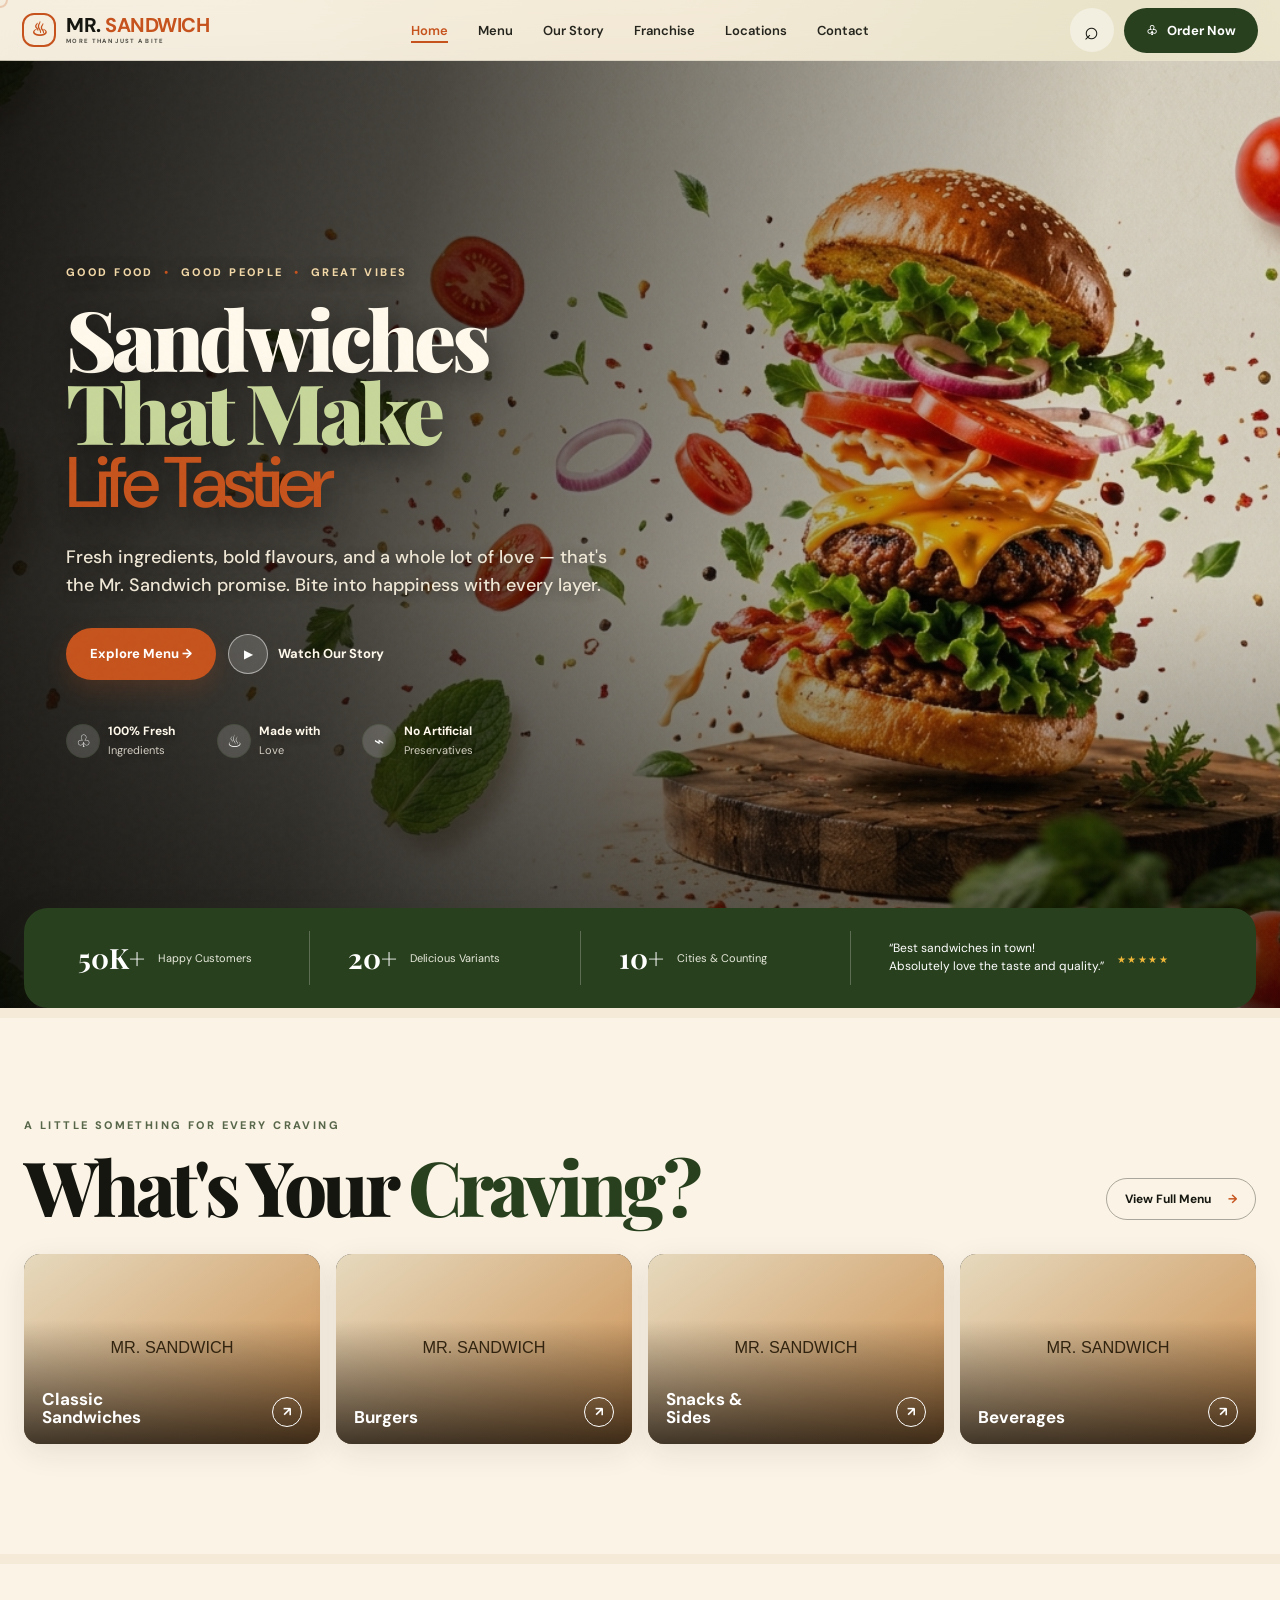
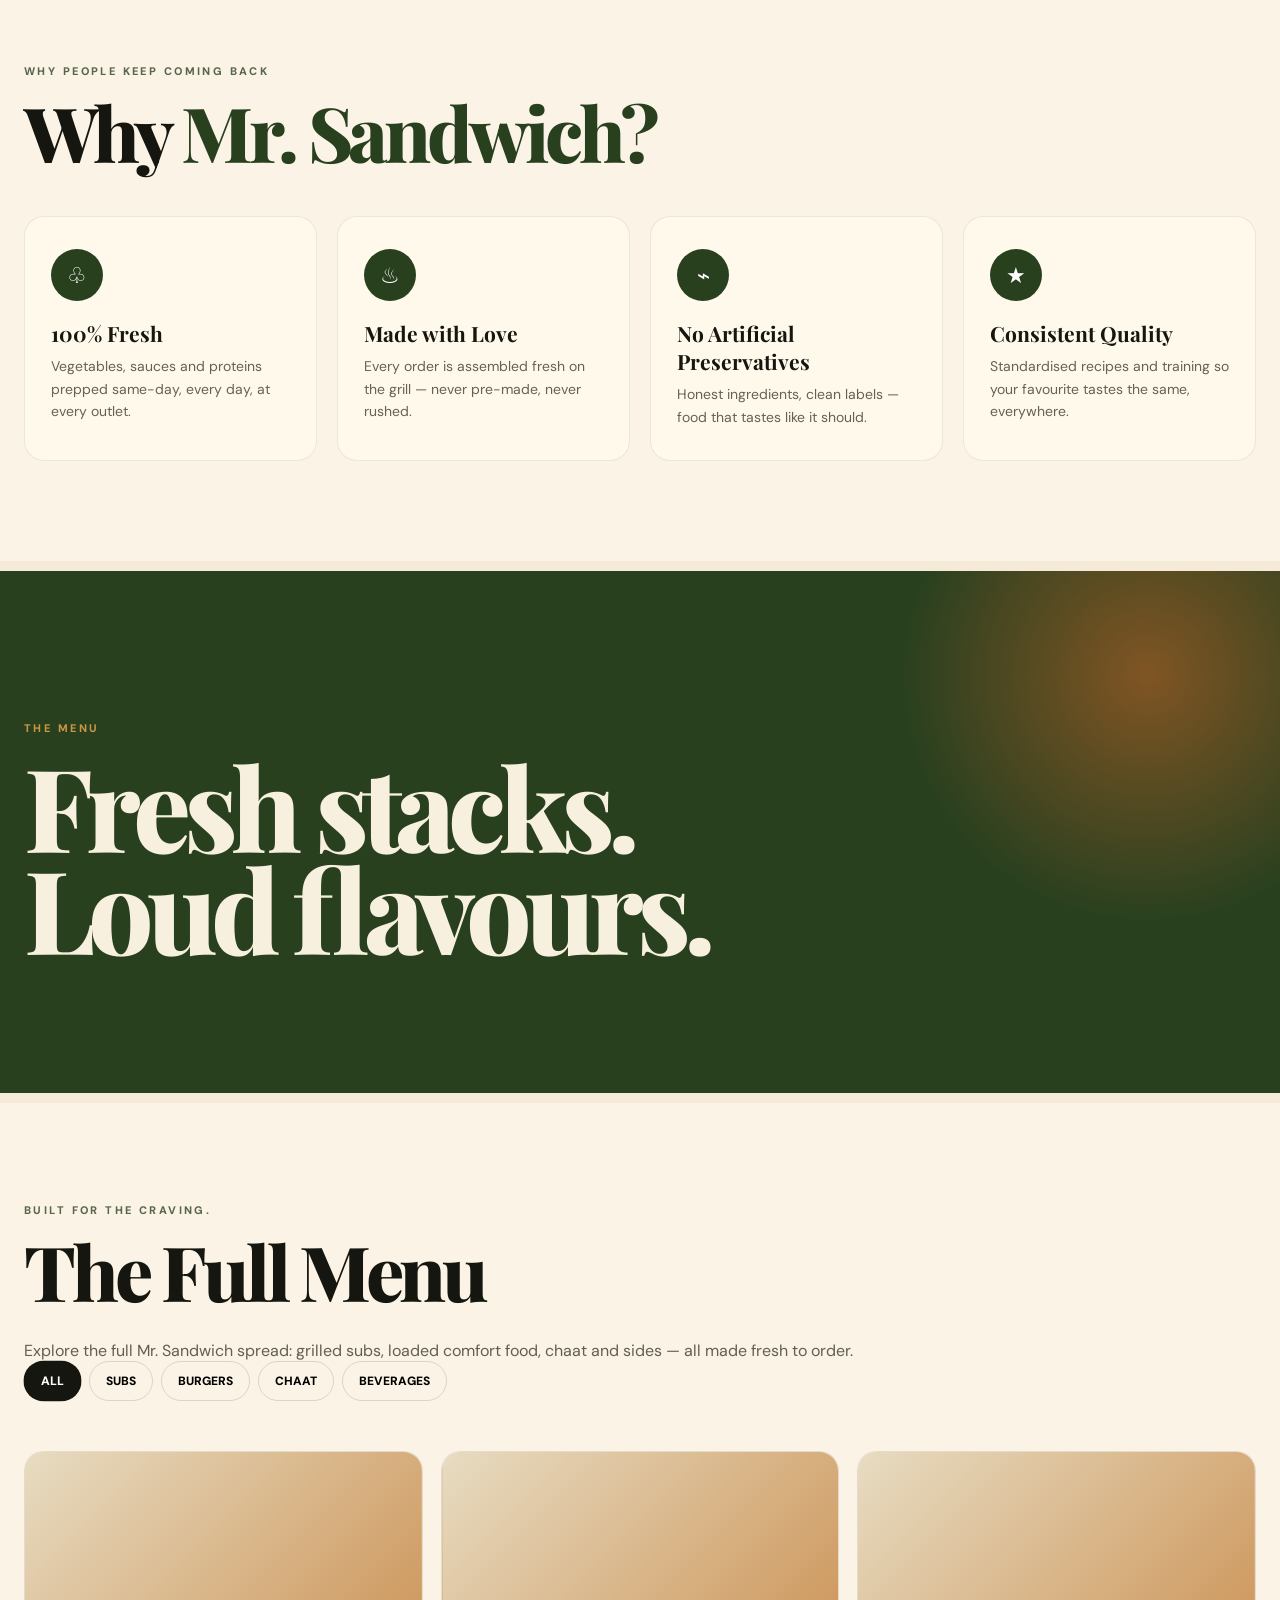
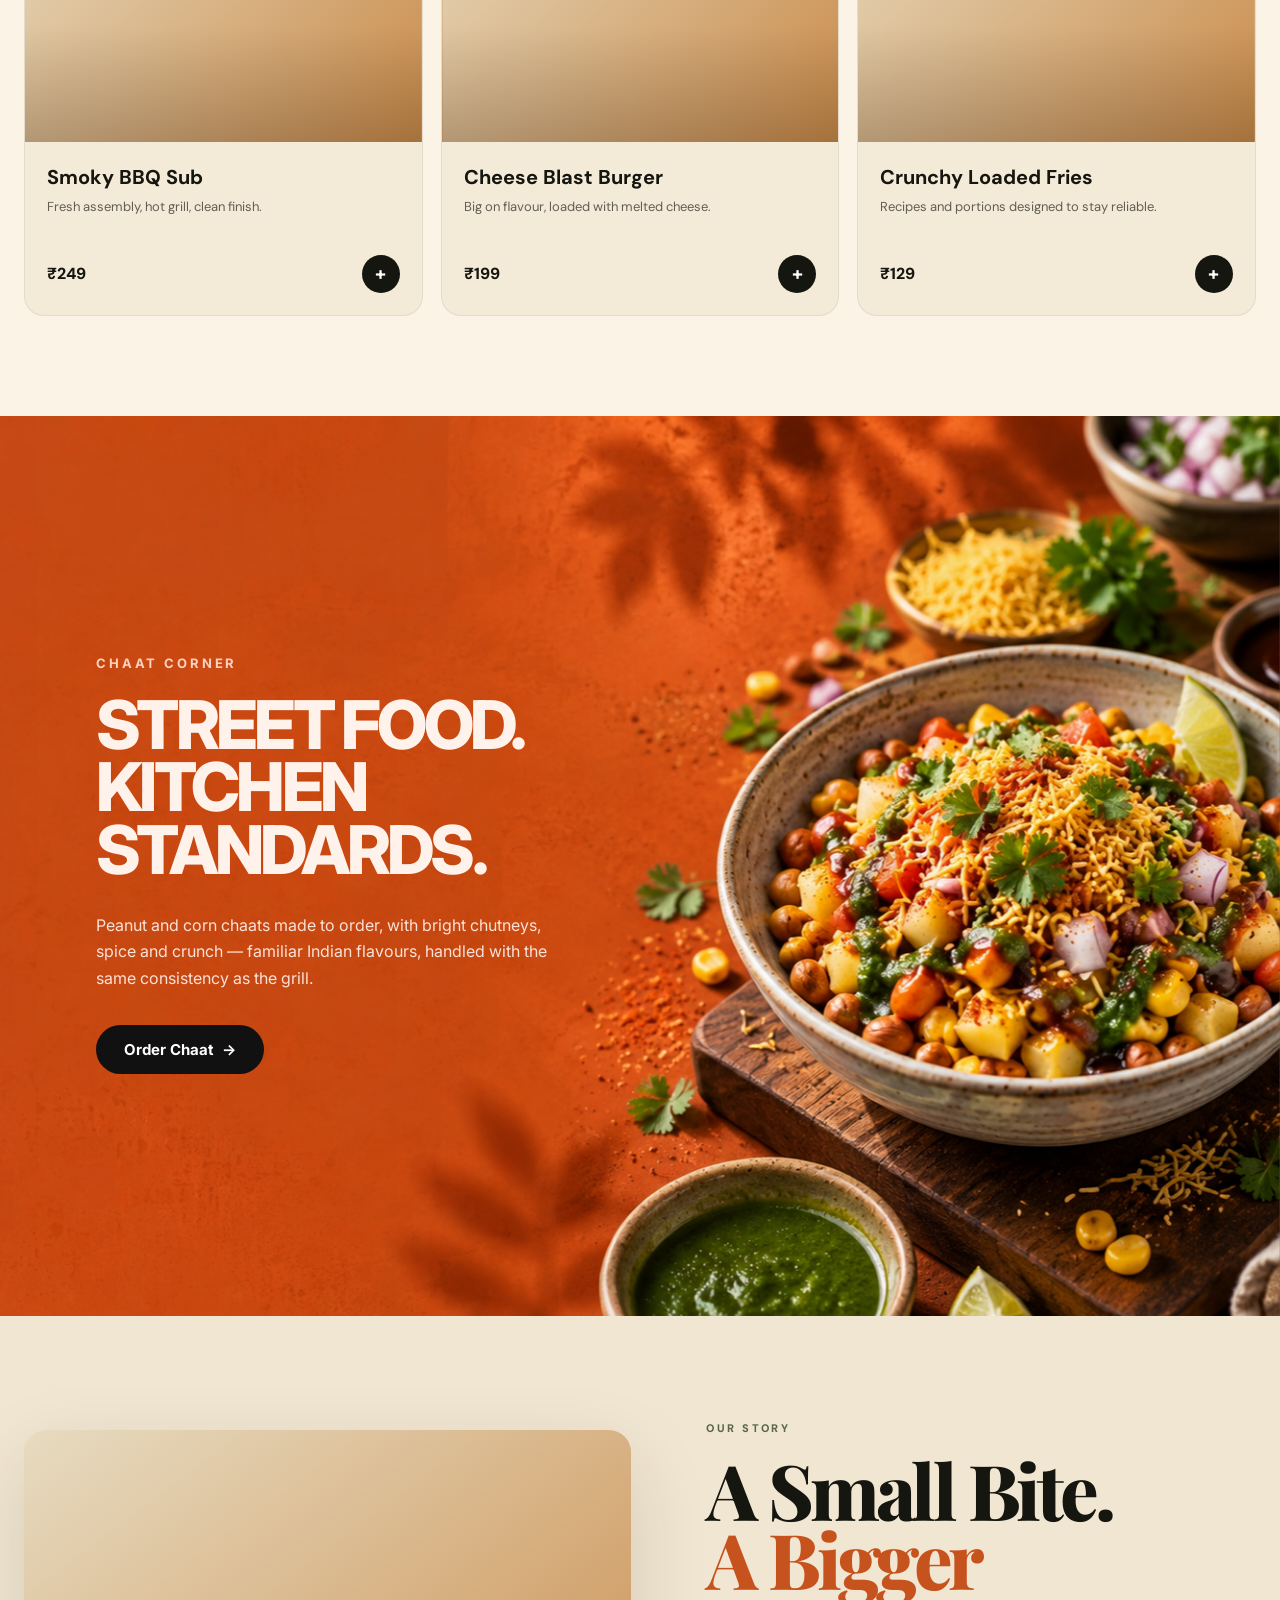
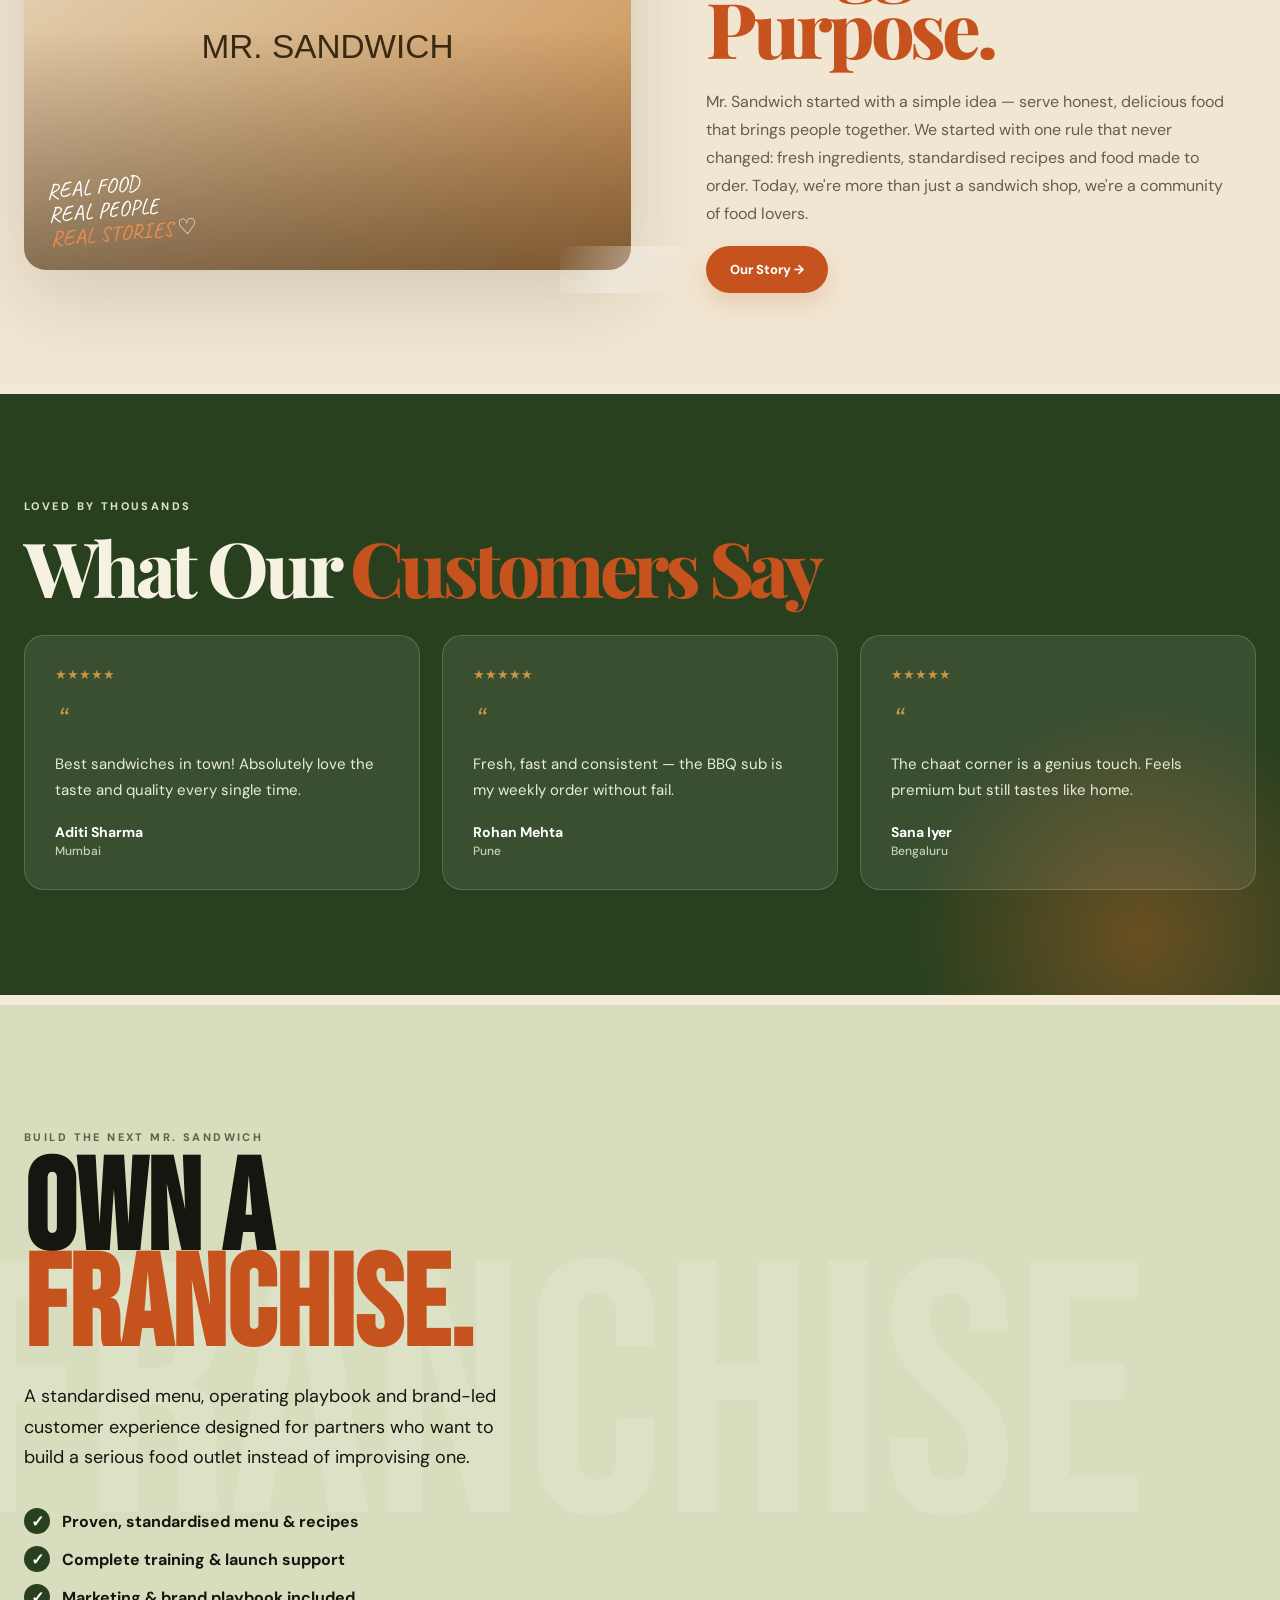
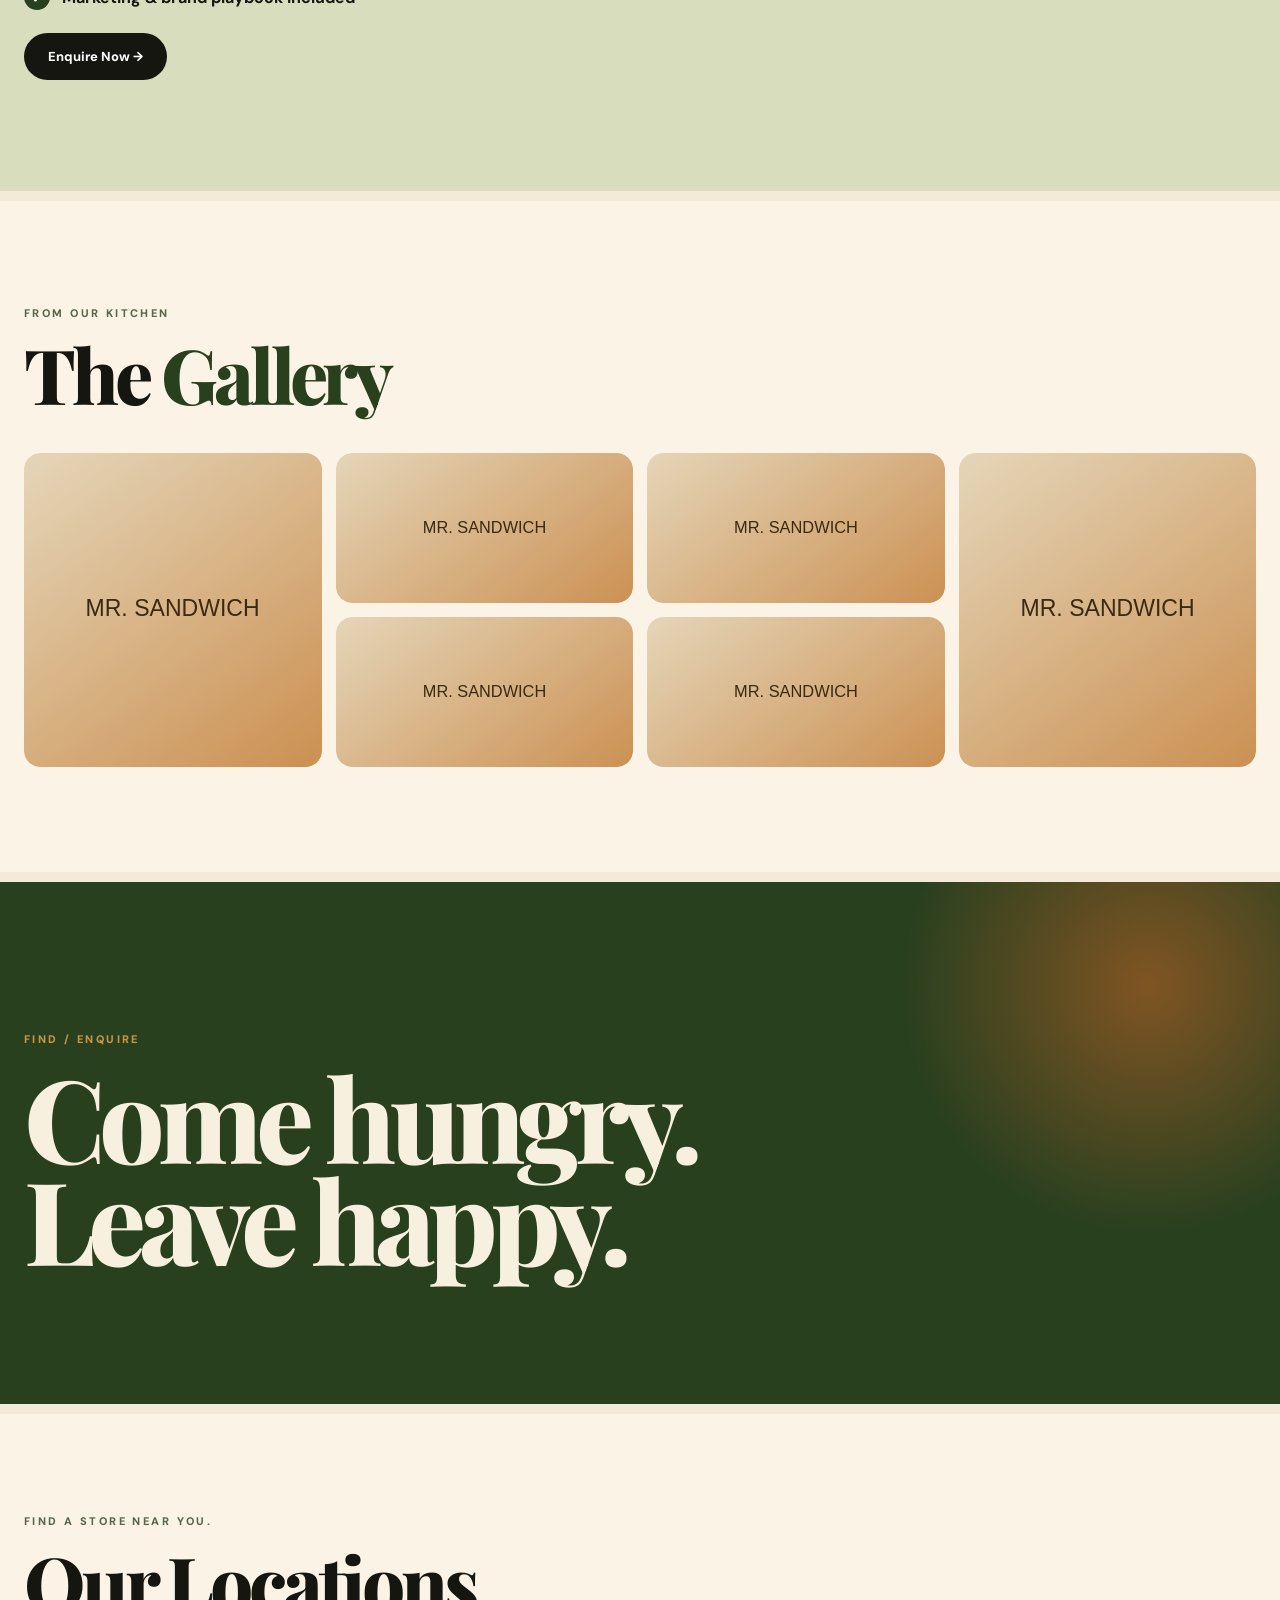
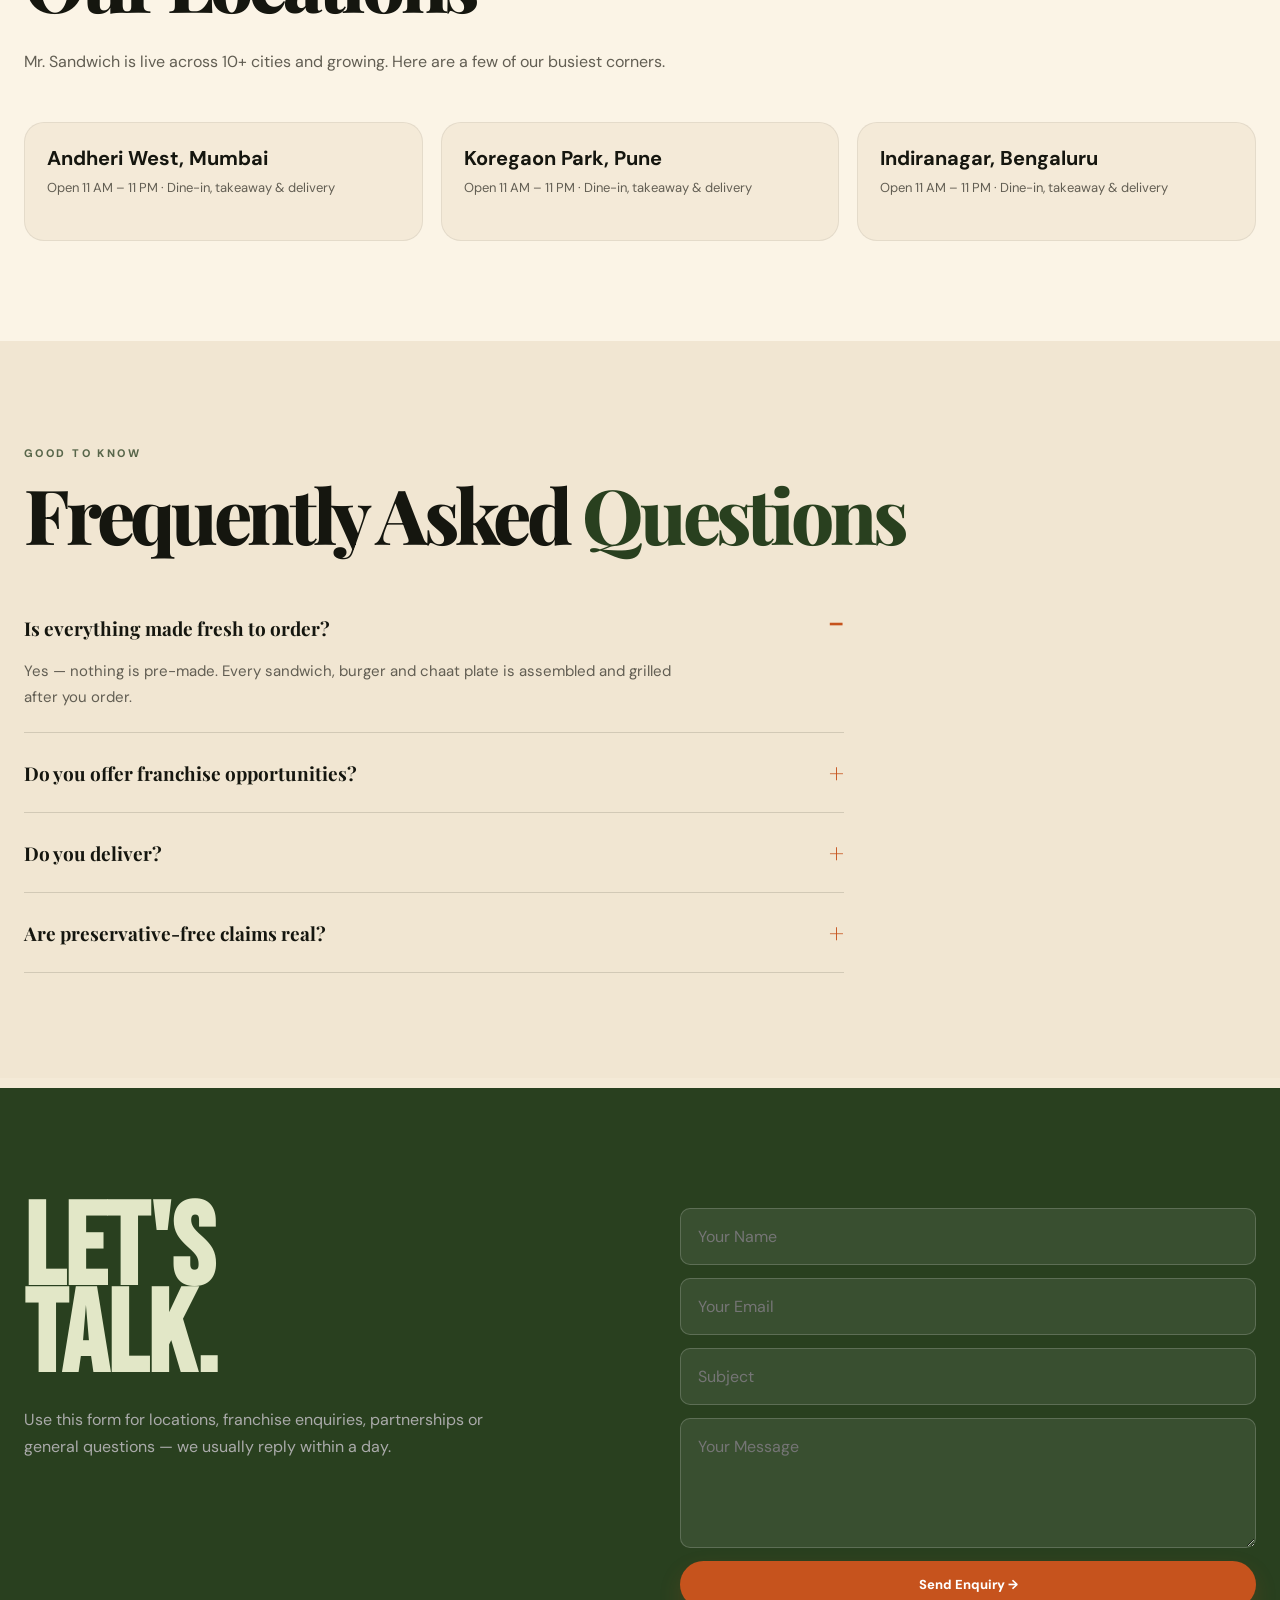
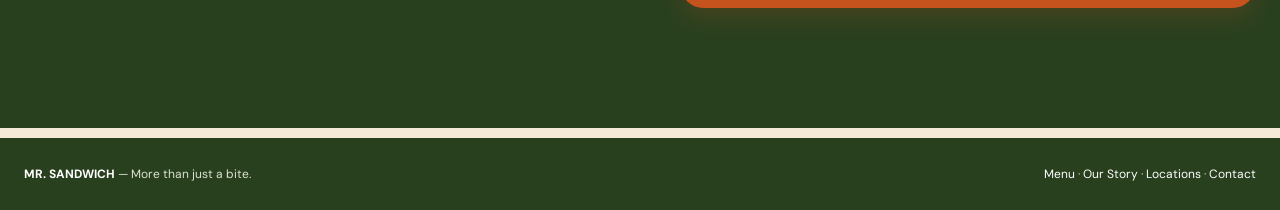
==== commit c03f9d2c: "UI Changed 1.0" ====
--- a/index.html
+++ b/index.html
@@ -85,6 +85,7 @@
          </i>
          GREAT VIBES
         </div>
+        
         <h1>
          Sandwiches
          <br/>
--- a/styles.css
+++ b/styles.css
@@ -1500,7 +1500,8 @@
 .stats-bar {
   position:relative;
   z-index:6;
-  margin:0 0 -1px;
+  margin:0 0 -34px;
+  transform: translateY(-34px);
   padding:23px 34px;
   background:var(--olive);
   color:white;
@@ -3794,3 +3795,19 @@
     margin-top: 18px;
   }
 }
+
+/* ===== MATCH HERO WITH THIN HEADER ===== */
+.nav {
+  padding: 8px 0 !important;
+}
+
+.nav-inner {
+  min-height: 44px !important;
+  height: 44px !important;
+}
+
+.home-page .hero-wrap {
+  padding-top: 60px !important;
+}
+
+
